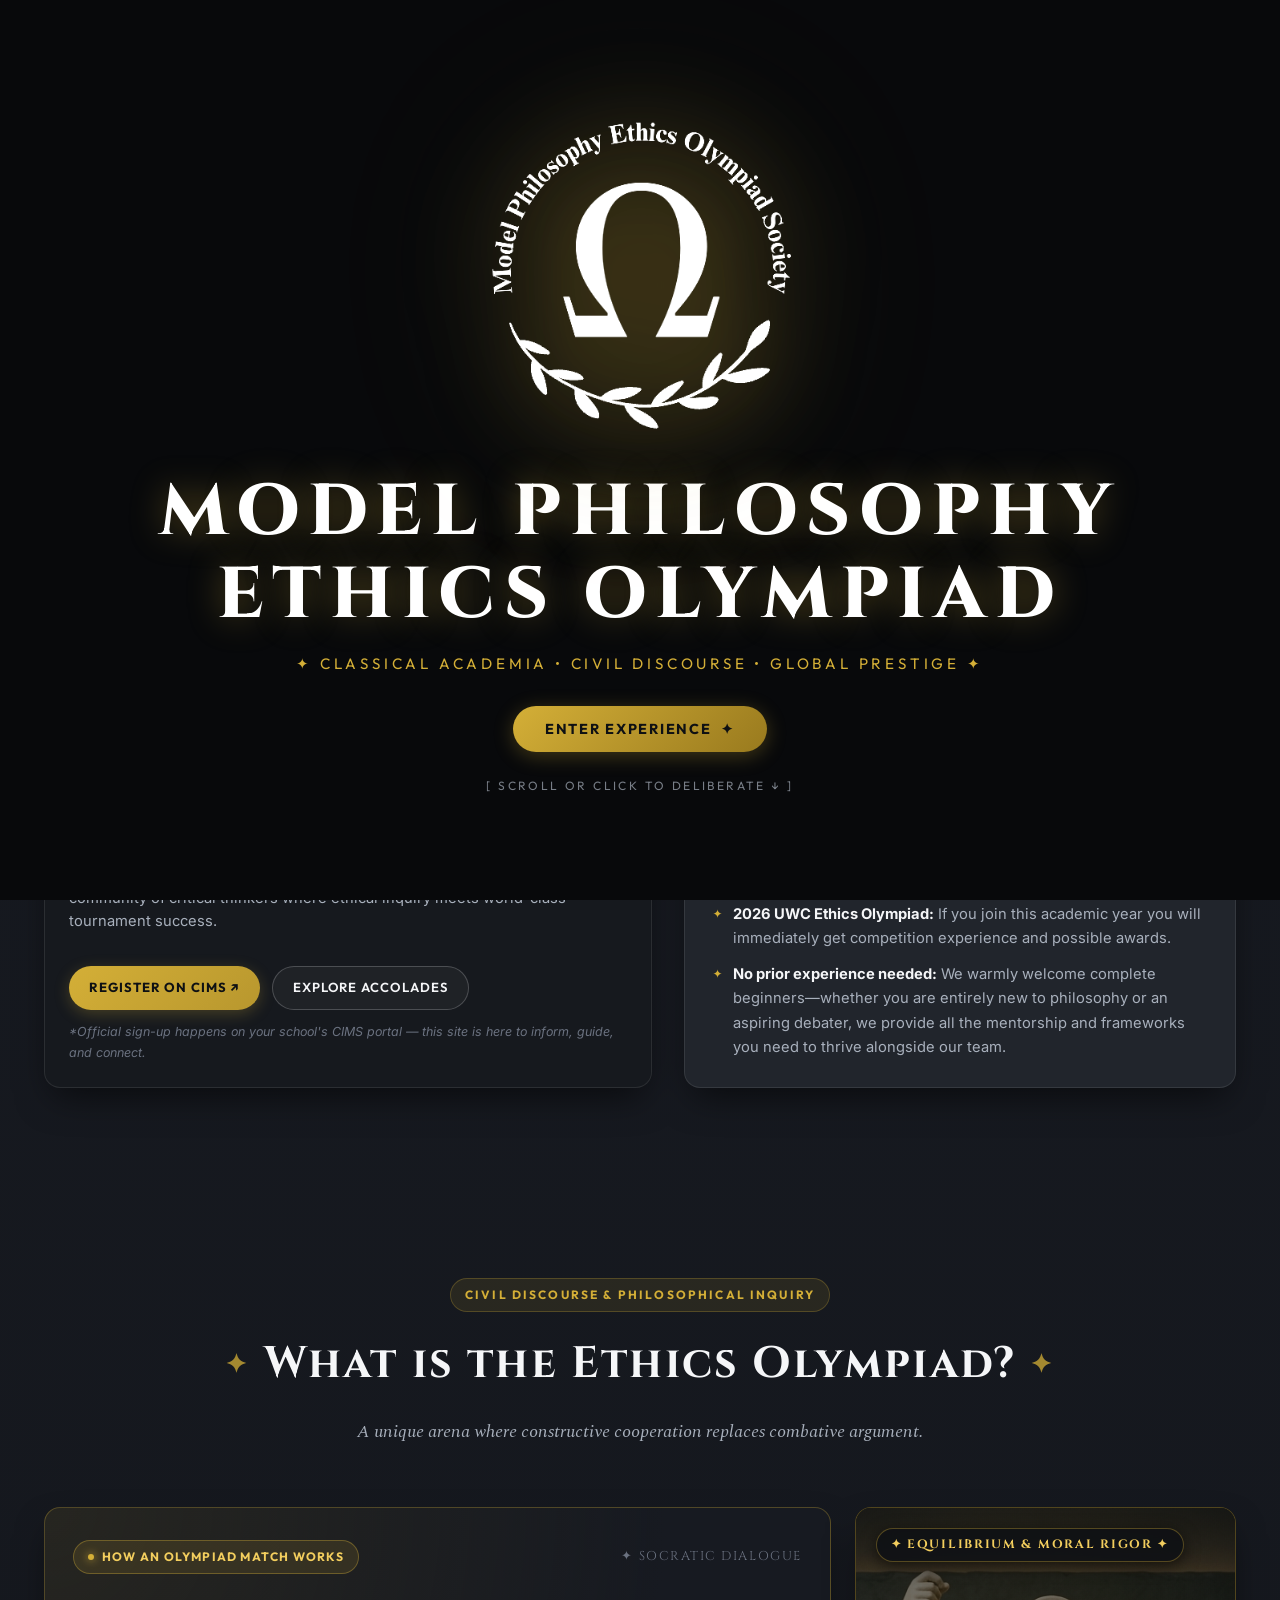
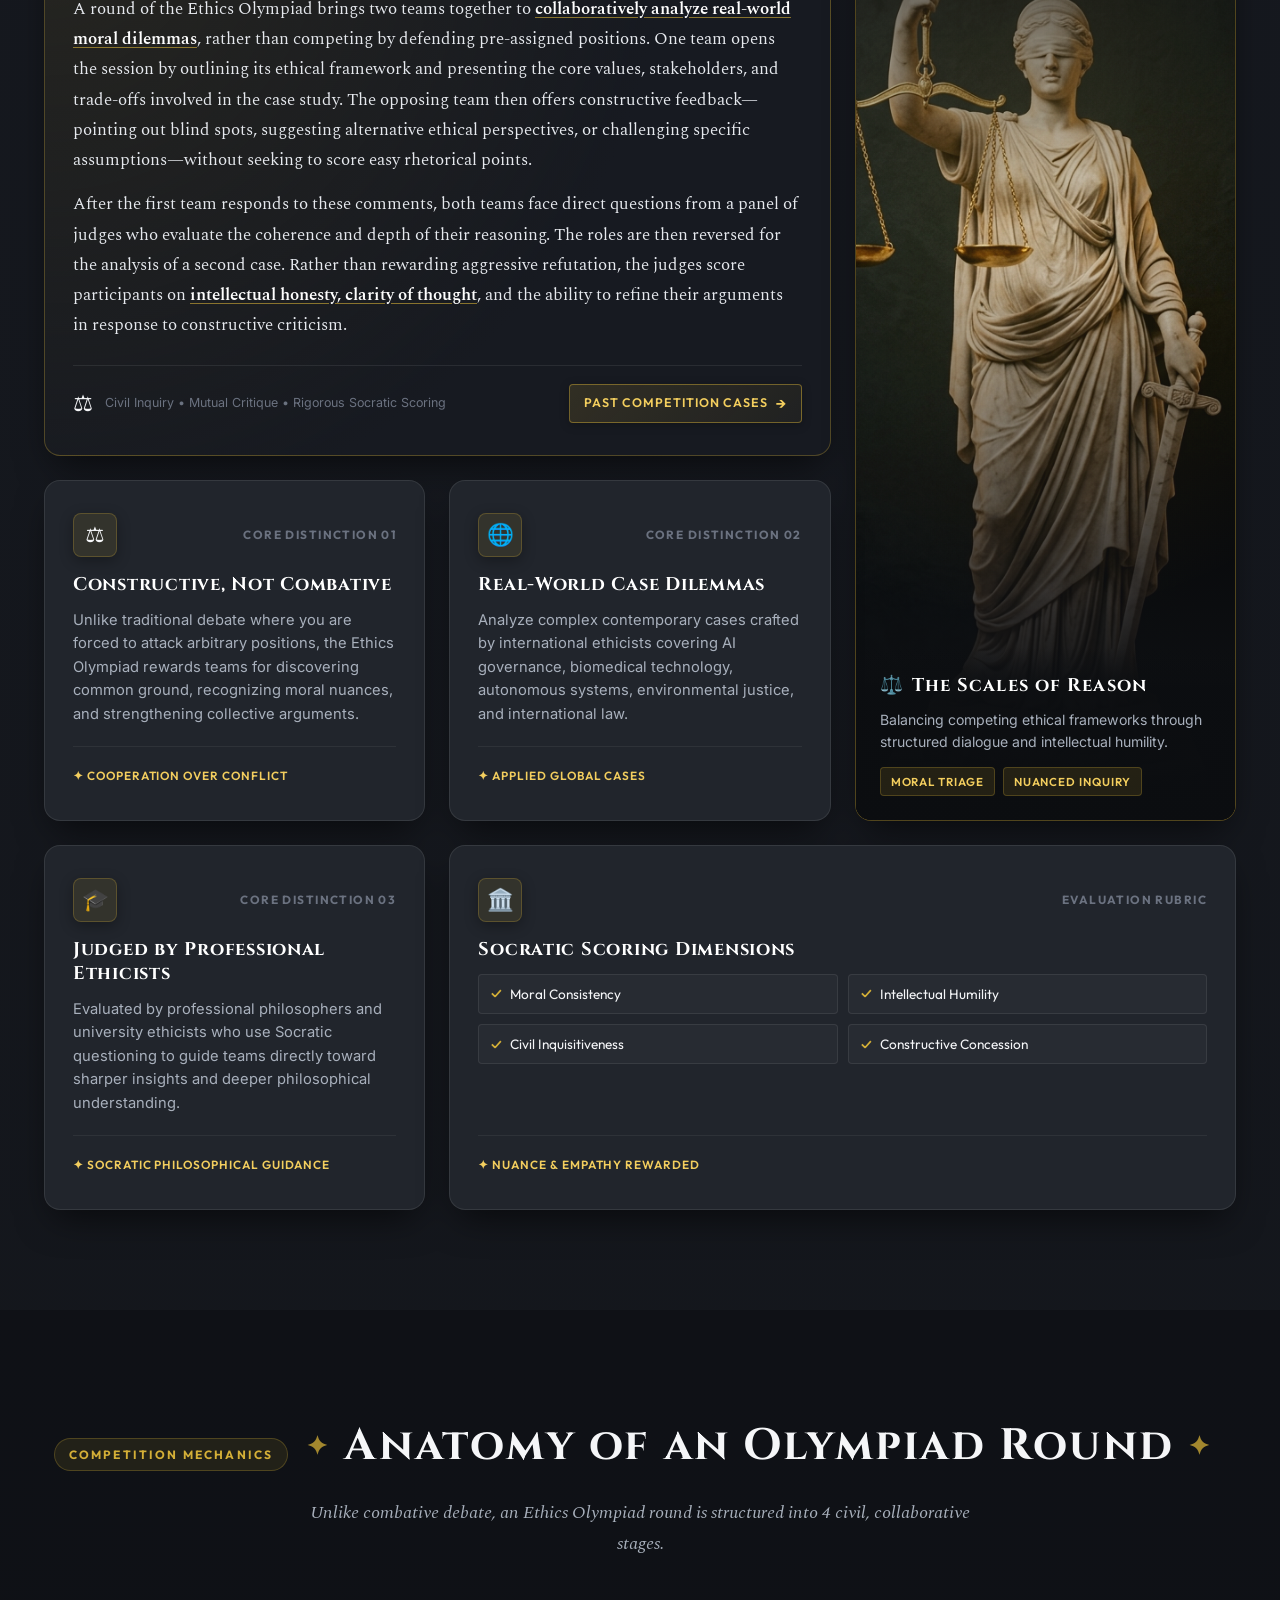
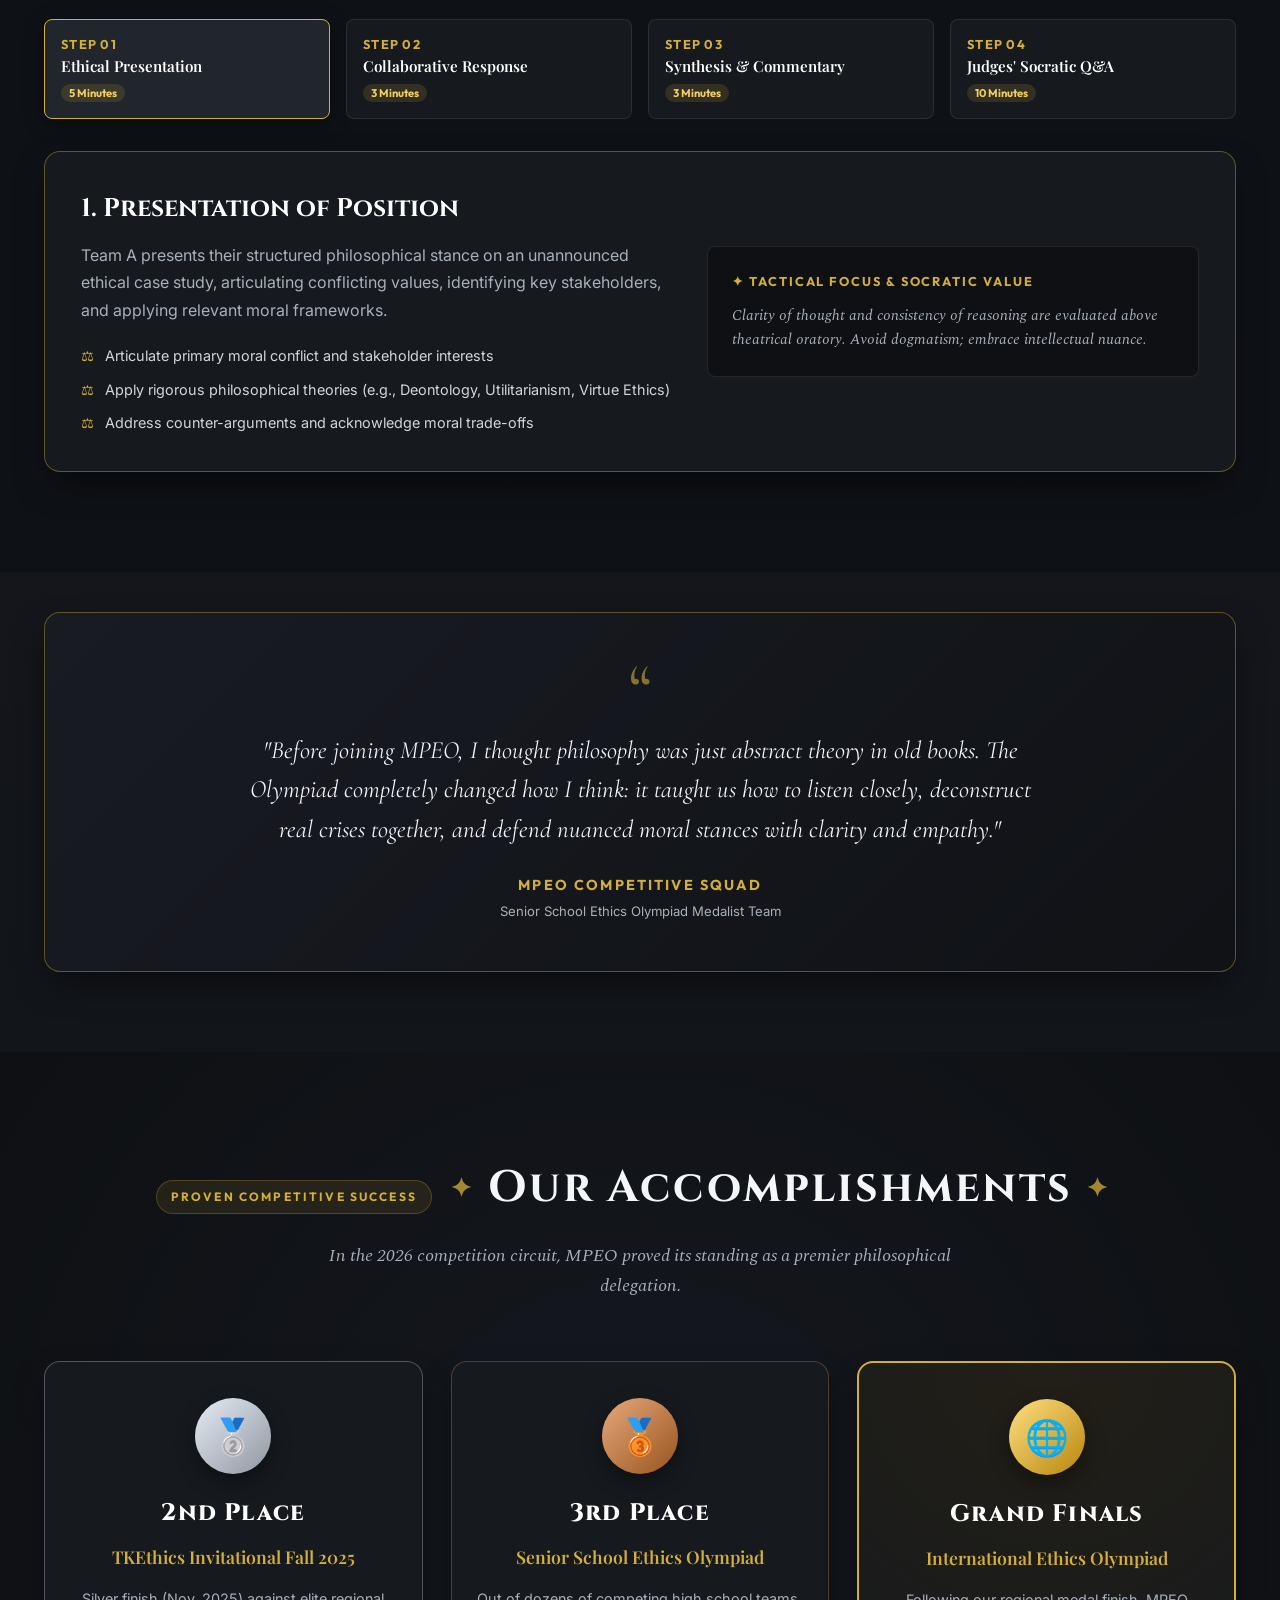
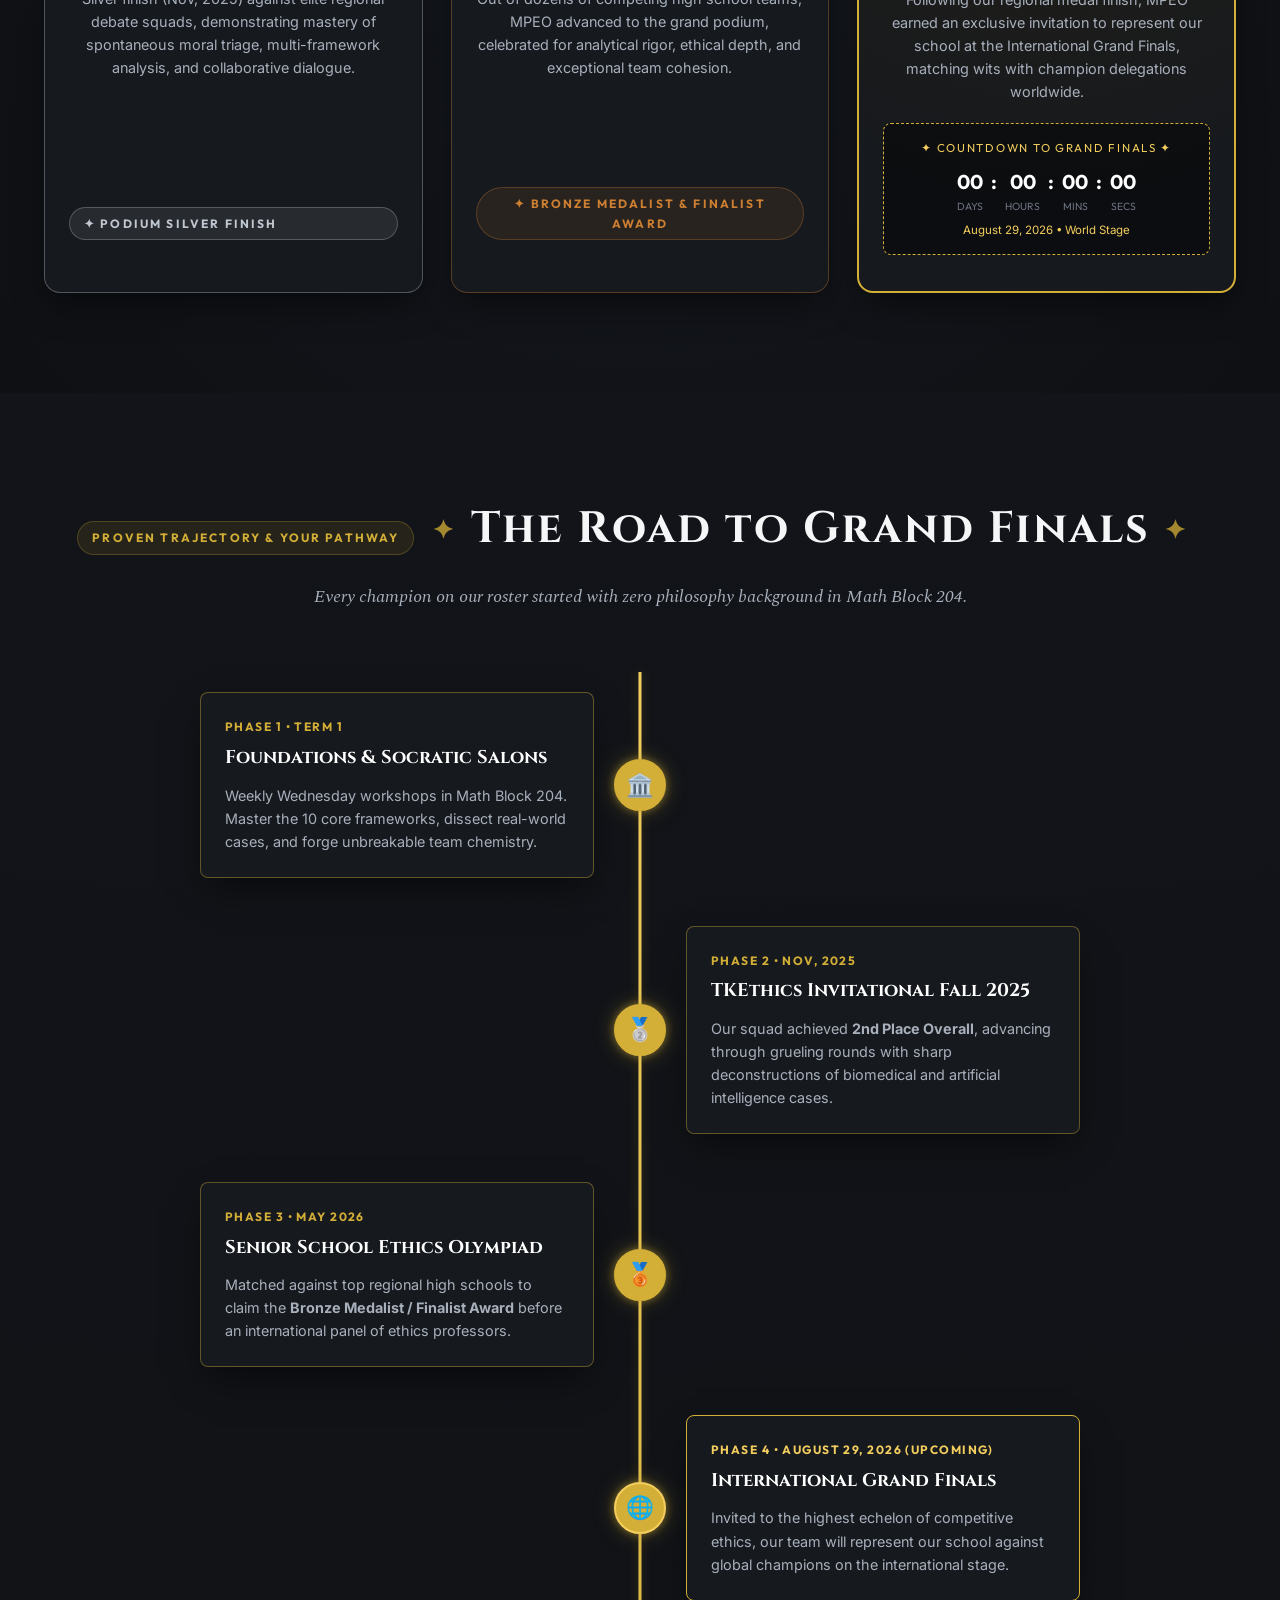
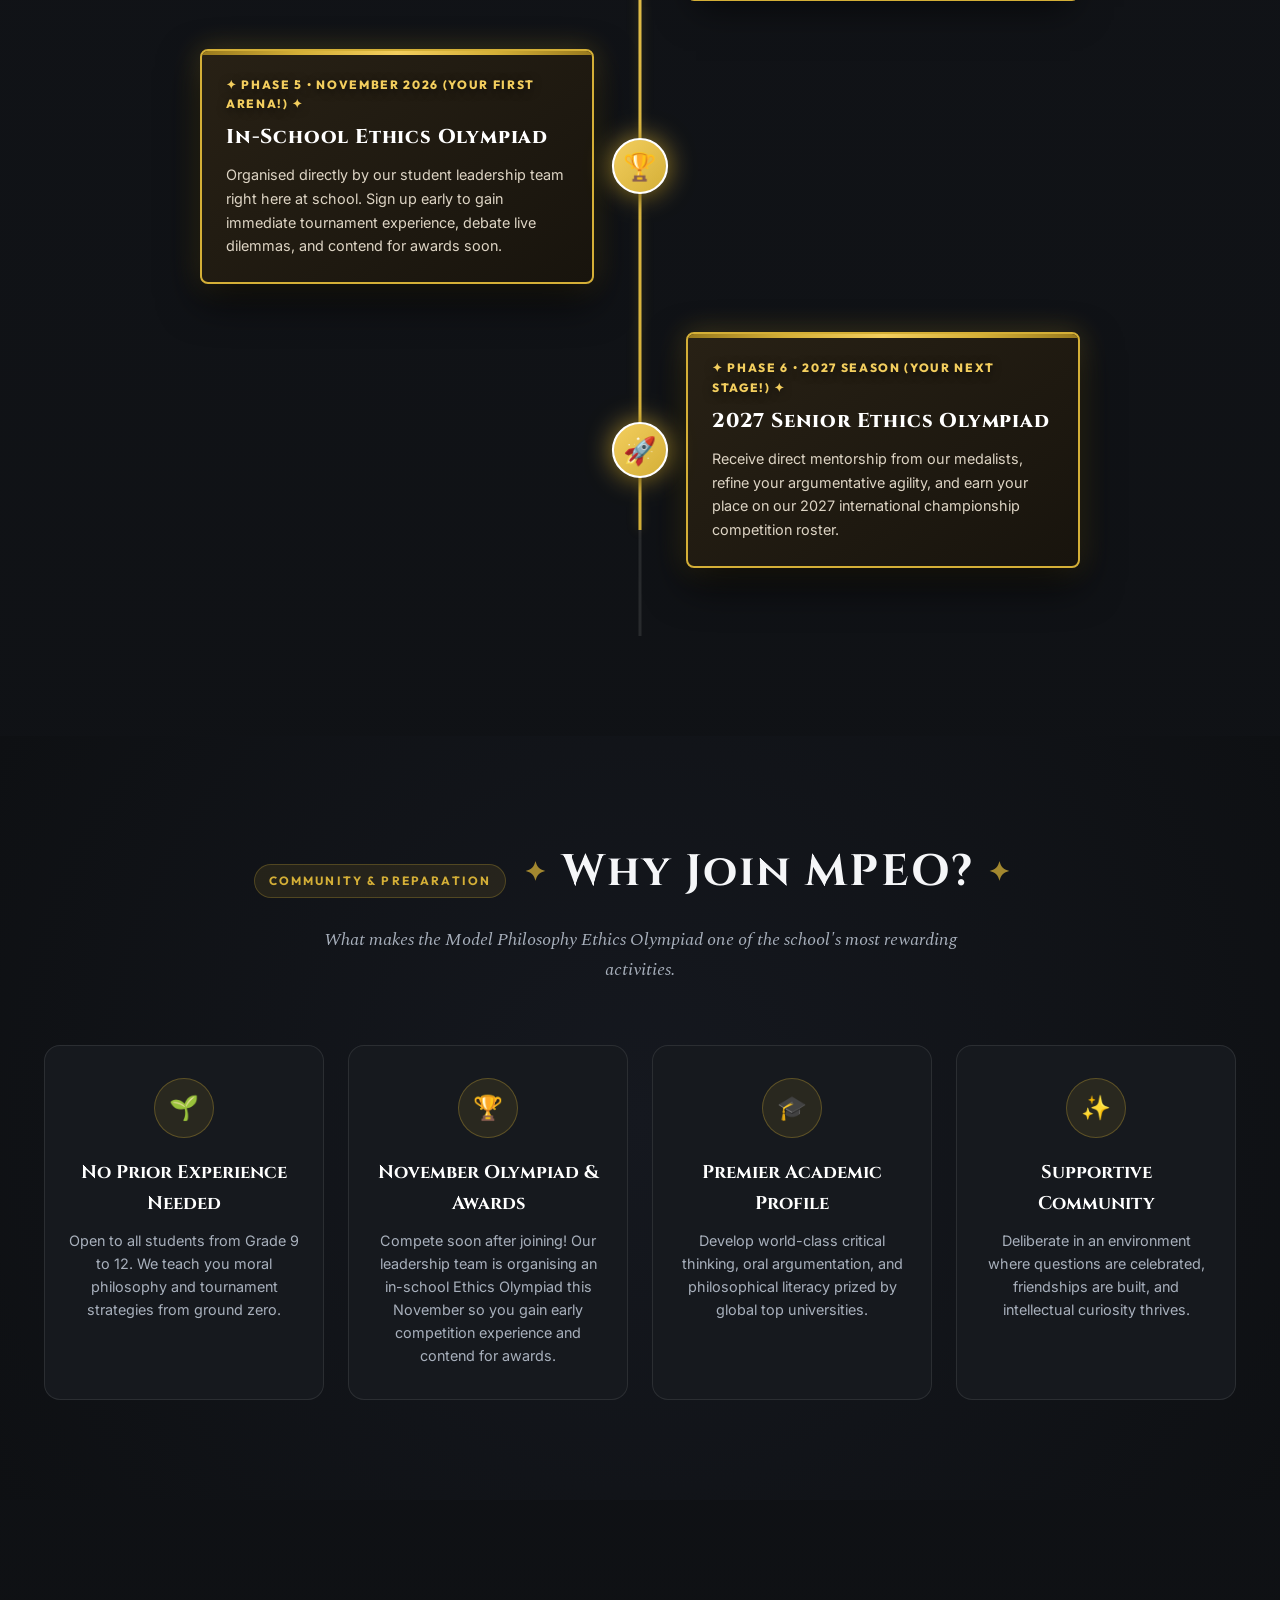
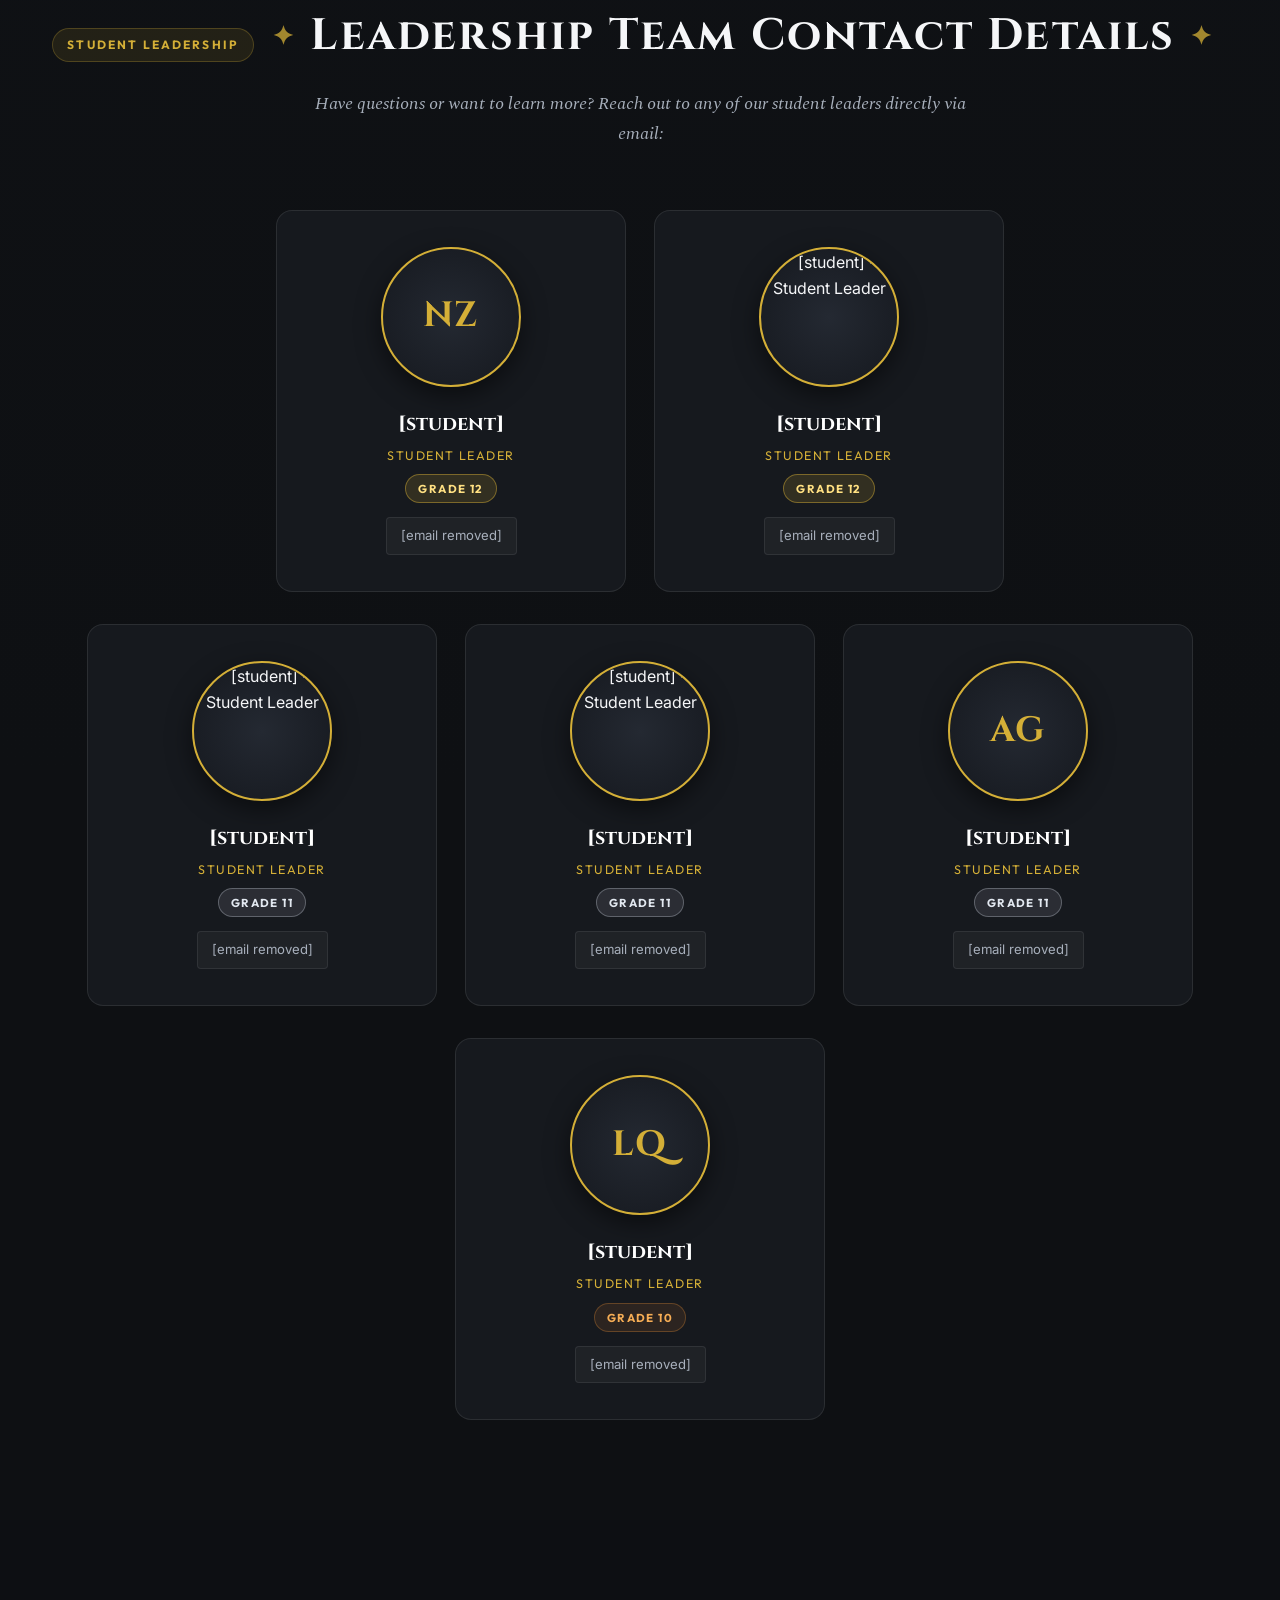
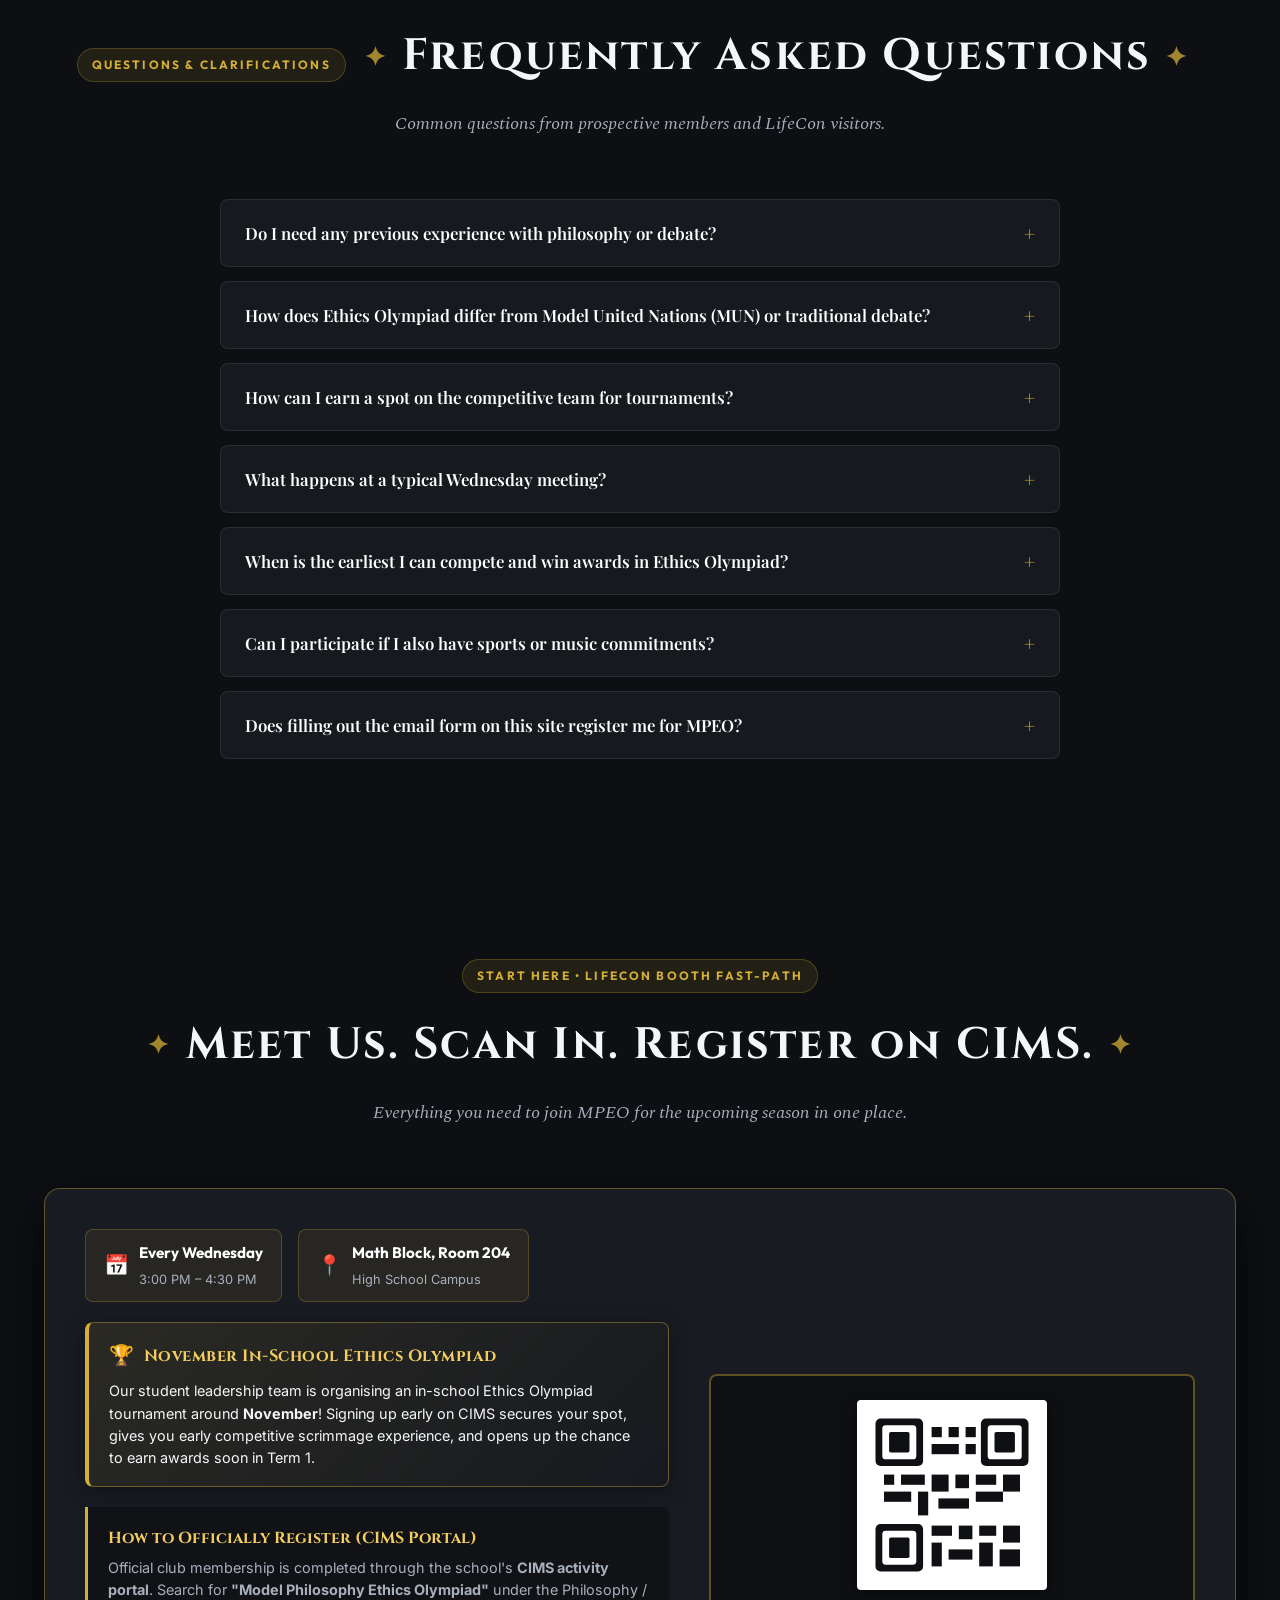
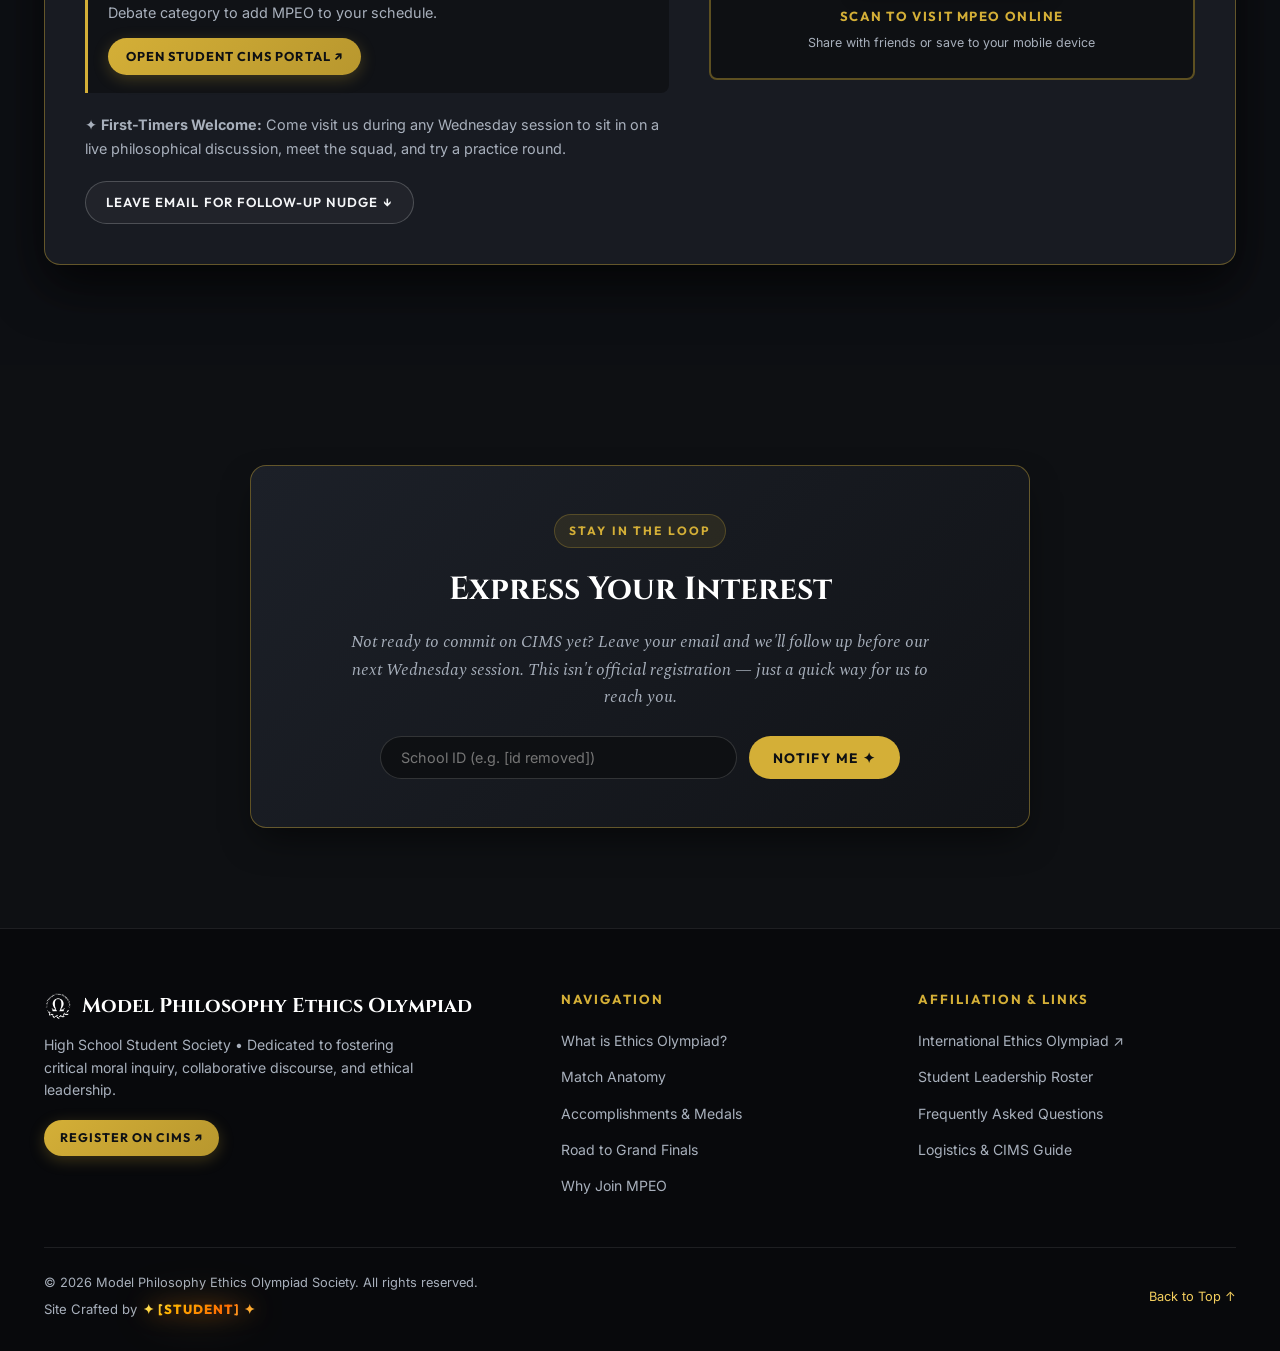
==== index.html @ e2f9bab2 "feat: add [student] photo, organize documentation, and add ethics case sets" ====
<!DOCTYPE html>
<html lang="en">
<head>
  <meta charset="UTF-8">
  <meta name="viewport" content="width=device-width, initial-scale=1.0">
  <title>Model Philosophy Ethics Olympiad (MPEO) | Official Website & Recruitment</title>
  <meta name="description" content="Official website for the Model Philosophy Ethics Olympiad (MPEO). Join us every Wednesday 3:00–4:30 PM in Math Block Room 204. No prior experience needed. Compete at national and international levels.">
  <meta name="keywords" content="Ethics Olympiad, MPEO, Philosophy, High School Debate, Socratic Dialogue, LifeCon, Ethics Competitions">
  <meta name="theme-color" content="#0E1013">

  <!-- Open Graph Meta Tags -->
  <meta property="og:title" content="Model Philosophy Ethics Olympiad (MPEO)">
  <meta property="og:description" content="Deliberate on society's most pressing moral dilemmas. Weekly sessions every Wednesday 3:00–4:30 PM in Math Block 204.">
  <meta property="og:type" content="website">
  <meta property="og:image" content="assets/team-squad.png">

  <!-- Preconnect to Google Fonts -->
  <link rel="preconnect" href="https://fonts.googleapis.com">
  <link rel="preconnect" href="https://fonts.gstatic.com" crossorigin>
  <link href="https://fonts.googleapis.com/css2?family=Cinzel:wght@500;600;700;800;900&family=Cormorant+Garamond:ital,wght@0,400;0,600;1,400;1,600&family=Inter:wght@300;400;500;600;700&family=Playfair+Display:ital,wght@0,600;0,700;1,600&family=Spectral:ital,wght@0,400;0,500;1,400&family=Outfit:wght@500;600;700&display=swap" rel="stylesheet">

  <link rel="stylesheet" href="style.css?v=2">
  <link rel="icon" type="image/png" href="assets/omega-crest.png?v=3">

  <!-- Synchronous Adaptive Tier Detection -->
  <script>
    (function() {
      const isLite = (
        window.matchMedia('(max-width: 768px)').matches ||
        window.matchMedia('(pointer: coarse)').matches ||
        window.matchMedia('(prefers-reduced-motion: reduce)').matches ||
        (navigator.deviceMemory && navigator.deviceMemory <= 4) ||
        (navigator.connection && ['slow-2g', '2g', '3g'].includes(navigator.connection.effectiveType))
      );
      if (isLite) {
        document.documentElement.classList.add('lite-mode-detected');
      }
    })();
  </script>
</head>
<body>

  <!-- Decorative Greek Watermark Background -->
  <div class="bg-greek-columns" aria-hidden="true"></div>

  <!-- LAYER 0: CINEMATIC SPLASH SCREEN -->
  <aside id="splash-screen" role="region" aria-label="Introductory splash screen">
    <img src="assets/omega-crest.png?v=3" alt="MPEO Omega Emblem" class="splash-crest">
    <div class="splash-title-container">
      <h1 class="splash-title">Model Philosophy<br>Ethics Olympiad</h1>
      <p class="splash-subtitle">✦ Classical Academia • Civil Discourse • Global Prestige ✦</p>
    </div>
    <button type="button" class="splash-cta-btn" id="splash-enter-btn" aria-label="Enter MPEO Experience">
      <span>Enter Experience</span>
      <span>✦</span>
    </button>
    <div class="splash-scroll-prompt">
      <span>[ SCROLL OR CLICK TO DELIBERATE ↓ ]</span>
    </div>
  </aside>

  <!-- SECTION 1: STICKY NAVBAR -->
  <header>
    <nav class="navbar" id="navbar" aria-label="Main Navigation">
      <div class="container navbar-inner">
        <a href="#hero" class="nav-brand">
          <img src="assets/omega-crest.png?v=3" alt="MPEO Crest">
          <span>MPEO <span class="nav-brand-tag">✦</span></span>
        </a>

        <ul class="nav-menu" id="nav-menu">
          <li><a href="#about" class="nav-link">About</a></li>
          <li><a href="#format" class="nav-link">Match Format</a></li>
          <li><a href="cases.html" class="nav-link">Cases</a></li>
          <li><a href="#accomplishments" class="nav-link">Accomplishments</a></li>
          <li><a href="#journey" class="nav-link">Journey</a></li>
          <li><a href="#why-join" class="nav-link">Why Join</a></li>
          <li><a href="#leadership" class="nav-link">Leadership</a></li>
          <li><a href="#faq" class="nav-link">FAQ</a></li>
          <li><a href="#logistics" class="nav-link">Logistics & QR</a></li>
        </ul>

        <div style="display: flex; align-items: center; gap: 12px;">
          <a href="https://webapps.uwcsea.edu.sg/cims/Activities/Student" target="_blank" rel="noopener noreferrer" class="btn-cta-gold">Register on CIMS ↗</a>
          <button class="mobile-menu-toggle" id="mobile-toggle" aria-label="Toggle navigation menu">☰</button>
        </div>
      </div>
    </nav>
  </header>

  <main>
    <!-- SECTION 2: HERO SECTION -->
    <section class="section hero-section" id="hero">
      <div class="container">
        <div class="hero-banner-top">
          <div class="hero-pill-badge">
            ✦ WEDNESDAY 3:00–4:30 PM • MATH BLOCK ROOM 204 ✦
          </div>
          <h1 class="hero-master-title">
            MODEL PHILOSOPHY <br><span class="gold">ETHICS OLYMPIAD</span>
          </h1>
          <p class="hero-subtitle">
            Deliberate on society's most pressing moral dilemmas. Develop sharp philosophical reasoning, collaborative discourse skills, and compete at national and international levels.
          </p>
        </div>

        <div class="hero-grid">
          <!-- Left Column: Spotlight Team Photo -->
          <div class="hero-spotlight-card">
            <div>
              <div class="hero-image-frame">
                <img src="assets/team-squad.png" alt="MPEO Competitive Squad Season 2026" loading="eager">
                <div class="hero-image-overlay-tag">
                  ✦ MPEO Competitive Squad — 2026 Season
                </div>
              </div>
              <p style="font-size: 0.92rem; color: var(--color-text-secondary); line-height: 1.6;">
                Our competitive delegation photographed on campus. Join a dedicated community of critical thinkers where ethical inquiry meets world-class tournament success.
              </p>
            </div>
            <div>
              <div class="hero-card-actions">
                <a href="https://webapps.uwcsea.edu.sg/cims/Activities/Student" target="_blank" rel="noopener noreferrer" class="btn-cta-gold">Register on CIMS ↗</a>
                <a href="#accomplishments" class="btn-cta-outline">Explore Accolades</a>
              </div>
              <p class="hero-cims-disclaimer">
                *Official sign-up happens on your school's CIMS portal — this site is here to inform, guide, and connect.
              </p>
            </div>
          </div>

          <!-- Right Column: 2026 Competitions & Society Highlights -->
          <div class="hero-spotlight-right">
            <!-- Box 1: 2026 Competitions -->
            <div class="spotlight-box">
              <div class="spotlight-header">
                <h2 class="spotlight-title">2026 Competitions</h2>
                <div class="spotlight-stars">★★★★</div>
              </div>
              <p class="spotlight-text">
                Two high school teams from MPEO competed in the international Senior Ethics Olympiad; one of which achieved a bronze medal finalist award. Our team is now headed to the <strong>International Grand Finals on August 29, 2026</strong>.
              </p>
            </div>

            <!-- Box 2: Society Highlights -->
            <div class="spotlight-box">
              <div class="spotlight-header">
                <h2 class="spotlight-title">Society Highlights</h2>
                <div class="spotlight-stars">✦ ✦ ✦</div>
              </div>
              <ul class="spotlight-list">
                <li class="spotlight-list-item">
                  <strong>Awards Prospects:</strong> MPEO consistently trains delegates for podium finishes, regional finalist honours, and international berths. Step onto our tournament roster to contend for prestigious medals and add distinguished accolades to your academic profile.
                </li>
                <li class="spotlight-list-item">
                  <strong>2026 UWC Ethics Olympiad:</strong> If you join this academic year you will immediately get competition experience and possible awards.
                </li>
                <li class="spotlight-list-item">
                  <strong>No prior experience needed:</strong> We warmly welcome complete beginners—whether you are entirely new to philosophy or an aspiring debater, we provide all the mentorship and frameworks you need to thrive alongside our team.
                </li>
              </ul>
            </div>
          </div>
        </div>
      </div>
    </section>

    <!-- SECTION 3: WHAT IS THE ETHICS OLYMPIAD? -->
    <section class="section" id="about">
      <div class="container">
        <div class="section-header">
          <div class="section-tag">CIVIL DISCOURSE & PHILOSOPHICAL INQUIRY</div>
          <h2 class="section-title">What is the Ethics Olympiad?</h2>
          <p class="section-subtitle">A unique arena where constructive cooperation replaces combative argument.</p>
        </div>

        <div class="about-bento-grid">
          <!-- BENTO CELL 1: Round Structure & Method (Spans 2 columns) -->
          <div class="about-bento-card bento-quote-card">
            <div class="bento-card-header">
              <div class="bento-badge-pill">
                <span class="badge-dot"></span>
                <span>How an Olympiad Match Works</span>
              </div>
              <span class="bento-header-tag">✦ Socratic Dialogue</span>
            </div>
            
            <div class="bento-quote-content">
              <p>
                A round of the Ethics Olympiad brings two teams together to <strong class="gold-highlight">collaboratively analyze real-world moral dilemmas</strong>, rather than competing by defending pre-assigned positions. One team opens the session by outlining its ethical framework and presenting the core values, stakeholders, and trade-offs involved in the case study. The opposing team then offers constructive feedback—pointing out blind spots, suggesting alternative ethical perspectives, or challenging specific assumptions—without seeking to score easy rhetorical points.
              </p>
              <p>
                After the first team responds to these comments, both teams face direct questions from a panel of judges who evaluate the coherence and depth of their reasoning. The roles are then reversed for the analysis of a second case. Rather than rewarding aggressive refutation, the judges score participants on <strong class="gold-highlight">intellectual honesty, clarity of thought</strong>, and the ability to refine their arguments in response to constructive criticism.
              </p>
            </div>

            <div class="bento-quote-footer">
              <div class="bento-quote-author">
                <span class="author-icon">⚖️</span>
                <span class="author-meta">Civil Inquiry • Mutual Critique • Rigorous Socratic Scoring</span>
              </div>
              <a href="cases.html" class="bento-quote-cases-btn" aria-label="Explore Past Competition Cases">
                <span>Past Competition Cases</span>
                <span class="btn-arrow">→</span>
              </a>
            </div>
          </div>

          <!-- BENTO CELL 2: Upsized Lady Justice Hero Visual (Spans full height of Rows 1 & 2) -->
          <div class="about-bento-card bento-visual-card">
            <div class="lady-justice-image-wrap">
              <img src="assets/lady-justice.jpg" alt="Classical Lady Justice Statue holding Golden Scales" loading="lazy">
              <div class="lady-justice-glow" aria-hidden="true"></div>
            </div>
            <div class="bento-visual-tag-top">
              <span>✦ Equilibrium & Moral Rigor ✦</span>
            </div>
            <div class="bento-visual-overlay">
              <div class="bento-visual-title">
                <span>⚖️</span>
                <span>The Scales of Reason</span>
              </div>
              <p class="bento-visual-desc">
                Balancing competing ethical frameworks through structured dialogue and intellectual humility.
              </p>
              <div class="bento-visual-meta">
                <span class="bento-mini-pill">Moral Triage</span>
                <span class="bento-mini-pill">Nuanced Inquiry</span>
              </div>
            </div>
          </div>

          <!-- BENTO CELL 3: Pillar 1 - Constructive, Not Combative -->
          <div class="about-bento-card bento-pillar-card">
            <div class="pillar-top-row">
              <div class="pillar-icon-box">⚖️</div>
              <span class="pillar-kicker">Core Distinction 01</span>
            </div>
            <h3 class="pillar-title">Constructive, Not Combative</h3>
            <p class="pillar-desc">
              Unlike traditional debate where you are forced to attack arbitrary positions, the Ethics Olympiad rewards teams for discovering common ground, recognizing moral nuances, and strengthening collective arguments.
            </p>
            <div class="pillar-badge-footer">
              <span class="pillar-tag-pill">✦ Cooperation over Conflict</span>
            </div>
          </div>

          <!-- BENTO CELL 4: Pillar 2 - Real-World Case Dilemmas -->
          <div class="about-bento-card bento-pillar-card">
            <div class="pillar-top-row">
              <div class="pillar-icon-box">🌐</div>
              <span class="pillar-kicker">Core Distinction 02</span>
            </div>
            <h3 class="pillar-title">Real-World Case Dilemmas</h3>
            <p class="pillar-desc">
              Analyze complex contemporary cases crafted by international ethicists covering AI governance, biomedical technology, autonomous systems, environmental justice, and international law.
            </p>
            <div class="pillar-badge-footer">
              <span class="pillar-tag-pill">✦ Applied Global Cases</span>
            </div>
          </div>

          <!-- BENTO CELL 5: Pillar 3 - Judged by Professional Ethicists -->
          <div class="about-bento-card bento-pillar-card">
            <div class="pillar-top-row">
              <div class="pillar-icon-box">🎓</div>
              <span class="pillar-kicker">Core Distinction 03</span>
            </div>
            <h3 class="pillar-title">Judged by Professional Ethicists</h3>
            <p class="pillar-desc">
              Evaluated by professional philosophers and university ethicists who use Socratic questioning to guide teams directly toward sharper insights and deeper philosophical understanding.
            </p>
            <div class="pillar-badge-footer">
              <span class="pillar-tag-pill">✦ Socratic Philosophical Guidance</span>
            </div>
          </div>

          <!-- BENTO CELL 6: Pillar 4 - Socratic Evaluation Matrix (Spans 2 columns) -->
          <div class="about-bento-card bento-pillar-card bento-matrix-card">
            <div class="pillar-top-row">
              <div class="pillar-icon-box">🏛️</div>
              <span class="pillar-kicker">Evaluation Rubric</span>
            </div>
            <h3 class="pillar-title">Socratic Scoring Dimensions</h3>
            <div class="rubric-chips-grid">
              <div class="rubric-chip">
                <span class="rubric-icon">✓</span>
                <span>Moral Consistency</span>
              </div>
              <div class="rubric-chip">
                <span class="rubric-icon">✓</span>
                <span>Intellectual Humility</span>
              </div>
              <div class="rubric-chip">
                <span class="rubric-icon">✓</span>
                <span>Civil Inquisitiveness</span>
              </div>
              <div class="rubric-chip">
                <span class="rubric-icon">✓</span>
                <span>Constructive Concession</span>
              </div>
            </div>
            <div class="pillar-badge-footer">
              <span class="pillar-tag-pill">✦ Nuance & Empathy Rewarded</span>
            </div>
          </div>
        </div>
      </div>
    </section>

    <!-- SECTION 4: ANATOMY OF A MATCH (4-STEP ROUND STEPPER) -->
    <section class="section" id="format" style="background: rgba(14, 16, 20, 0.75);">
      <div class="container">
        <div class="section-header">
          <div class="section-tag">COMPETITION MECHANICS</div>
          <h2 class="section-title">Anatomy of an Olympiad Round</h2>
          <p class="section-subtitle">Unlike combative debate, an Ethics Olympiad round is structured into 4 civil, collaborative stages.</p>
        </div>

        <div class="stepper-nav" id="match-stepper-tabs" role="tablist">
          <button class="stepper-tab active" data-step="1" role="tab" aria-selected="true">
            <div class="step-num">STEP 01</div>
            <div class="step-name">Ethical Presentation</div>
            <div class="step-time-pill">5 Minutes</div>
          </button>

          <button class="stepper-tab" data-step="2" role="tab" aria-selected="false">
            <div class="step-num">STEP 02</div>
            <div class="step-name">Collaborative Response</div>
            <div class="step-time-pill">3 Minutes</div>
          </button>

          <button class="stepper-tab" data-step="3" role="tab" aria-selected="false">
            <div class="step-num">STEP 03</div>
            <div class="step-name">Synthesis & Commentary</div>
            <div class="step-time-pill">3 Minutes</div>
          </button>

          <button class="stepper-tab" data-step="4" role="tab" aria-selected="false">
            <div class="step-num">STEP 04</div>
            <div class="step-name">Judges' Socratic Q&A</div>
            <div class="step-time-pill">10 Minutes</div>
          </button>
        </div>

        <div class="stepper-display-card" id="stepper-content">
          <!-- Dynamic Step Content Rendered by JS -->
          <div id="step-main-info">
            <h3 class="step-detail-title" id="step-title">1. Presentation of Position</h3>
            <p class="step-detail-desc" id="step-desc">
              Team A presents their structured philosophical stance on an unannounced ethical case study, articulating conflicting values, identifying key stakeholders, and applying relevant moral frameworks.
            </p>
            <ul class="step-key-principles" id="step-principles">
              <li>Articulate primary moral conflict and stakeholder interests</li>
              <li>Apply rigorous philosophical theories (e.g., Deontology, Utilitarianism, Virtue Ethics)</li>
              <li>Address counter-arguments and acknowledge moral trade-offs</li>
            </ul>
          </div>

          <div class="step-tactics-box" id="step-tactics">
            <div class="step-tactics-header">✦ Tactical Focus & Socratic Value</div>
            <p class="step-tactics-text" id="step-tactics-text">
              Clarity of thought and consistency of reasoning are evaluated above theatrical oratory. Avoid dogmatism; embrace intellectual nuance.
            </p>
          </div>
        </div>
      </div>
    </section>

    <!-- SECTION 5: STUDENT VOICE (TESTIMONIAL SPOTLIGHT) -->
    <section class="section testimonial-section" id="testimonial">
      <div class="container">
        <div class="testimonial-card">
          <div class="testimonial-quote-mark">“</div>
          <p class="testimonial-quote-text">
            "Before joining MPEO, I thought philosophy was just abstract theory in old books. The Olympiad completely changed how I think: it taught us how to listen closely, deconstruct real crises together, and defend nuanced moral stances with clarity and empathy."
          </p>
          <div class="testimonial-author">MPEO Competitive Squad</div>
          <div class="testimonial-role">Senior School Ethics Olympiad Medalist Team</div>
        </div>
      </div>
    </section>

    <!-- SECTION 6: OUR ACCOMPLISHMENTS (HALL OF PRESTIGE) -->
    <section class="section" id="accomplishments" style="background: radial-gradient(circle at 50% 50%, #15181F 0%, #0E1013 100%);">
      <div class="container">
        <div class="section-header">
          <div class="section-tag">PROVEN COMPETITIVE SUCCESS</div>
          <h2 class="section-title">Our Accomplishments</h2>
          <p class="section-subtitle">In the 2026 competition circuit, MPEO proved its standing as a premier philosophical delegation.</p>
        </div>

        <div class="accomplishments-grid">
          <!-- Card 1: 2nd Place TKEthics Invitational Fall 2025 -->
          <div class="award-card silver">
            <div>
              <div class="award-medal-badge silver">🥈</div>
              <h3 class="award-rank">2nd Place</h3>
              <div class="award-tournament">TKEthics Invitational Fall 2025</div>
              <p class="award-desc">
                Silver finish (Nov, 2025) against elite regional debate squads, demonstrating mastery of spontaneous moral triage, multi-framework analysis, and collaborative dialogue.
              </p>
            </div>
            <div class="section-tag" style="background: rgba(192, 199, 208, 0.1); border-color: rgba(192, 199, 208, 0.3); color: var(--color-silver);">
              ✦ Podium Silver Finish
            </div>
          </div>

          <!-- Card 2: 3rd Place Senior Ethics Olympiad -->
          <div class="award-card bronze">
            <div>
              <div class="award-medal-badge bronze">🥉</div>
              <h3 class="award-rank">3rd Place</h3>
              <div class="award-tournament">Senior School Ethics Olympiad</div>
              <p class="award-desc">
                Out of dozens of competing high school teams, MPEO advanced to the grand podium, celebrated for analytical rigor, ethical depth, and exceptional team cohesion.
              </p>
            </div>
            <div class="section-tag" style="background: rgba(205, 127, 50, 0.1); border-color: rgba(205, 127, 50, 0.3); color: var(--color-bronze);">
              ✦ Bronze Medalist & Finalist Award
            </div>
          </div>

          <!-- Card 3: International Grand Finals Invitation (Upcoming) -->
          <div class="award-card gold-finals">
            <div>
              <div class="award-medal-badge gold">🌐</div>
              <h3 class="award-rank">Grand Finals</h3>
              <div class="award-tournament">International Ethics Olympiad</div>
              <p class="award-desc">
                Following our regional medal finish, MPEO earned an exclusive invitation to represent our school at the International Grand Finals, matching wits with champion delegations worldwide.
              </p>
            </div>
            <div class="countdown-box">
              <div class="countdown-label">✦ Countdown to Grand Finals ✦</div>
              <div class="countdown-digits" id="grand-finals-countdown">
                <div><span id="cd-days">--</span><span class="countdown-unit">Days</span></div>
                <div>:</div>
                <div><span id="cd-hours">--</span><span class="countdown-unit">Hours</span></div>
                <div>:</div>
                <div><span id="cd-mins">--</span><span class="countdown-unit">Mins</span></div>
                <div>:</div>
                <div><span id="cd-secs">--</span><span class="countdown-unit">Secs</span></div>
              </div>
              <div style="font-size: 0.72rem; color: var(--color-gold-hover); margin-top: 6px;">
                August 29, 2026 • World Stage
              </div>
            </div>
          </div>
        </div>
      </div>
    </section>

    <!-- SECTION 7: ROAD TO GRAND FINALS (VISUAL TIMELINE) -->
    <section class="section" id="journey">
      <div class="container">
        <div class="section-header">
          <div class="section-tag">PROVEN TRAJECTORY & YOUR PATHWAY</div>
          <h2 class="section-title">The Road to Grand Finals</h2>
          <p class="section-subtitle">Every champion on our roster started with zero philosophy background in Math Block 204.</p>
        </div>

        <div class="timeline-wrapper" id="timeline-container">
          <div class="timeline-spine">
            <div class="timeline-spine-progress" id="timeline-progress-bar"></div>
          </div>

          <!-- Node 1: Foundations -->
          <div class="timeline-item active">
            <div class="timeline-node">🏛️</div>
            <div class="timeline-content-card">
              <div class="timeline-phase-tag">Phase 1 • Term 1</div>
              <h3 class="timeline-phase-title">Foundations & Socratic Salons</h3>
              <p class="timeline-phase-desc">
                Weekly Wednesday workshops in Math Block 204. Master the 10 core frameworks, dissect real-world cases, and forge unbreakable team chemistry.
              </p>
            </div>
          </div>

          <!-- Node 2: TKEthics Invitational Fall 2025 -->
          <div class="timeline-item active">
            <div class="timeline-node">🥈</div>
            <div class="timeline-content-card">
              <div class="timeline-phase-tag">Phase 2 • Nov, 2025</div>
              <h3 class="timeline-phase-title">TKEthics Invitational Fall 2025</h3>
              <p class="timeline-phase-desc">
                Our squad achieved <strong>2nd Place Overall</strong>, advancing through grueling rounds with sharp deconstructions of biomedical and artificial intelligence cases.
              </p>
            </div>
          </div>

          <!-- Node 3: Senior School Ethics Olympiad -->
          <div class="timeline-item active">
            <div class="timeline-node">🥉</div>
            <div class="timeline-content-card">
              <div class="timeline-phase-tag">Phase 3 • May 2026</div>
              <h3 class="timeline-phase-title">Senior School Ethics Olympiad</h3>
              <p class="timeline-phase-desc">
                Matched against top regional high schools to claim the <strong>Bronze Medalist / Finalist Award</strong> before an international panel of ethics professors.
              </p>
            </div>
          </div>

          <!-- Node 4: International Grand Finals -->
          <div class="timeline-item active">
            <div class="timeline-node" style="border-color: var(--color-gold-hover);">🌐</div>
            <div class="timeline-content-card" style="border-color: var(--color-gold-primary);">
              <div class="timeline-phase-tag" style="color: var(--color-gold-hover);">Phase 4 • August 29, 2026 (Upcoming)</div>
              <h3 class="timeline-phase-title">International Grand Finals</h3>
              <p class="timeline-phase-desc">
                Invited to the highest echelon of competitive ethics, our team will represent our school against global champions on the international stage.
              </p>
            </div>
          </div>

          <!-- Node 5: In-School Olympiad (New Member Milestone) -->
          <div class="timeline-item timeline-item-parchment">
            <div class="timeline-node node-parchment">🏆</div>
            <div class="timeline-content-card card-parchment">
              <div class="timeline-phase-tag tag-parchment">✦ Phase 5 • November 2026 (Your First Arena!) ✦</div>
              <h3 class="timeline-phase-title title-parchment">In-School Ethics Olympiad</h3>
              <p class="timeline-phase-desc desc-parchment">
                Organised directly by our student leadership team right here at school. Sign up early to gain immediate tournament experience, debate live dilemmas, and contend for awards soon.
              </p>
            </div>
          </div>

          <!-- Node 6: 2027 Season -->
          <div class="timeline-item timeline-item-parchment">
            <div class="timeline-node node-parchment">🚀</div>
            <div class="timeline-content-card card-parchment">
              <div class="timeline-phase-tag tag-parchment">✦ Phase 6 • 2027 Season (Your Next Stage!) ✦</div>
              <h3 class="timeline-phase-title title-parchment">2027 Senior Ethics Olympiad</h3>
              <p class="timeline-phase-desc desc-parchment">
                Receive direct mentorship from our medalists, refine your argumentative agility, and earn your place on our 2027 international championship competition roster.
              </p>
            </div>
          </div>
        </div>
      </div>
    </section>

    <!-- SECTION 8: WHY JOIN MPEO -->
    <section class="section" id="why-join" style="background: radial-gradient(circle at 50% 50%, #15181F 0%, #0E1013 100%);">
      <div class="container">
        <div class="section-header">
          <div class="section-tag">COMMUNITY & PREPARATION</div>
          <h2 class="section-title">Why Join MPEO?</h2>
          <p class="section-subtitle">What makes the Model Philosophy Ethics Olympiad one of the school's most rewarding activities.</p>
        </div>

        <div class="highlights-grid">
          <div class="highlight-feature-card">
            <div class="highlight-icon-circle">🌱</div>
            <h3 class="highlight-title">No Prior Experience Needed</h3>
            <p class="highlight-desc">
              Open to all students from Grade 9 to 12. We teach you moral philosophy and tournament strategies from ground zero.
            </p>
          </div>

          <div class="highlight-feature-card">
            <div class="highlight-icon-circle">🏆</div>
            <h3 class="highlight-title">November Olympiad & Awards</h3>
            <p class="highlight-desc">
              Compete soon after joining! Our leadership team is organising an in-school Ethics Olympiad this November so you gain early competition experience and contend for awards.
            </p>
          </div>

          <div class="highlight-feature-card">
            <div class="highlight-icon-circle">🎓</div>
            <h3 class="highlight-title">Premier Academic Profile</h3>
            <p class="highlight-desc">
              Develop world-class critical thinking, oral argumentation, and philosophical literacy prized by global top universities.
            </p>
          </div>

          <div class="highlight-feature-card">
            <div class="highlight-icon-circle">✨</div>
            <h3 class="highlight-title">Supportive Community</h3>
            <p class="highlight-desc">
              Deliberate in an environment where questions are celebrated, friendships are built, and intellectual curiosity thrives.
            </p>
          </div>
        </div>
      </div>
    </section>

    <!-- SECTION 9: LEADERSHIP TEAM GRID -->
    <section class="section" id="leadership">
      <div class="container">
        <div class="section-header">
          <div class="section-tag">STUDENT LEADERSHIP</div>
          <h2 class="section-title">Leadership Team Contact Details</h2>
          <p class="section-subtitle">Have questions or want to learn more? Reach out to any of our student leaders directly via email:</p>
        </div>

        <div class="leadership-tiered-layout">
          <!-- Top Tier: Grade 12 ([student] & [student]) -->
          <div class="leadership-row leadership-row-2">
            <!-- Leader 1: [student] -->
            <div class="leader-card">
              <div class="leader-avatar-frame">
                <div class="leader-avatar-ph">NZ</div>
              </div>
              <h3 class="leader-name">[student]</h3>
              <div class="leader-role">Student Leader</div>
              <span class="leader-grade-badge grade-12">Grade 12</span>
              <a href="mailto:[email removed]" class="leader-email-link">[email removed]</a>
            </div>

            <!-- Leader 2: [student] -->
            <div class="leader-card">
              <div class="leader-avatar-frame">
                <img src="assets/removed-photo.jpg" alt="[student] - Student Leader" class="leader-avatar-img" />
              </div>
              <h3 class="leader-name">[student]</h3>
              <div class="leader-role">Student Leader</div>
              <span class="leader-grade-badge grade-12">Grade 12</span>
              <a href="mailto:[email removed]" class="leader-email-link">[email removed]</a>
            </div>
          </div>

          <!-- Middle Tier: Grade 11 ([student], [student], [student]) -->
          <div class="leadership-row leadership-row-3">
            <!-- Leader 3: [student] -->
            <div class="leader-card">
              <div class="leader-avatar-frame">
                <img src="assets/removed-photo.jpg" alt="[student] - Student Leader" class="leader-avatar-img" />
              </div>
              <h3 class="leader-name">[student]</h3>
              <div class="leader-role">Student Leader</div>
              <span class="leader-grade-badge grade-11">Grade 11</span>
              <a href="mailto:[email removed]" class="leader-email-link">[email removed]</a>
            </div>

            <!-- Leader 4: [student] -->
            <div class="leader-card">
              <div class="leader-avatar-frame">
                <img src="assets/removed-photo.jpg" alt="[student] - Student Leader" class="leader-avatar-img" />
              </div>
              <h3 class="leader-name">[student]</h3>
              <div class="leader-role">Student Leader</div>
              <span class="leader-grade-badge grade-11">Grade 11</span>
              <a href="mailto:[email removed]" class="leader-email-link">[email removed]</a>
            </div>

            <!-- Leader 5: [student] -->
            <div class="leader-card">
              <div class="leader-avatar-frame">
                <div class="leader-avatar-ph">AG</div>
              </div>
              <h3 class="leader-name">[student]</h3>
              <div class="leader-role">Student Leader</div>
              <span class="leader-grade-badge grade-11">Grade 11</span>
              <a href="mailto:[email removed]" class="leader-email-link">[email removed]</a>
            </div>
          </div>

          <!-- Bottom Tier: Grade 10 ([student]) -->
          <div class="leadership-row leadership-row-1">
            <!-- Leader 6: [student] -->
            <div class="leader-card">
              <div class="leader-avatar-frame">
                <div class="leader-avatar-ph">LQ</div>
              </div>
              <h3 class="leader-name">[student]</h3>
              <div class="leader-role">Student Leader</div>
              <span class="leader-grade-badge grade-10">Grade 10</span>
              <a href="mailto:[email removed]" class="leader-email-link">[email removed]</a>
            </div>
          </div>
        </div>
      </div>
    </section>

    <!-- SECTION 10: FREQUENTLY ASKED QUESTIONS (FAQ) -->
    <section class="section" id="faq" style="background: rgba(14, 16, 20, 0.6);">
      <div class="container">
        <div class="section-header">
          <div class="section-tag">QUESTIONS & CLARIFICATIONS</div>
          <h2 class="section-title">Frequently Asked Questions</h2>
          <p class="section-subtitle">Common questions from prospective members and LifeCon visitors.</p>
        </div>

        <div class="faq-container">
          <!-- FAQ 1 -->
          <div class="faq-item">
            <button class="faq-question-btn" aria-expanded="false">
              <span>Do I need any previous experience with philosophy or debate?</span>
              <span class="faq-icon">+</span>
            </button>
            <div class="faq-answer">
              <p>
                Absolutely not! Our society welcomes students of all experience levels. We guide you step-by-step through every ethical framework, case analysis method, and competition strategy.
              </p>
            </div>
          </div>

          <!-- FAQ 2 -->
          <div class="faq-item">
            <button class="faq-question-btn" aria-expanded="false">
              <span>How does Ethics Olympiad differ from Model United Nations (MUN) or traditional debate?</span>
              <span class="faq-icon">+</span>
            </button>
            <div class="faq-answer">
              <p>
                In traditional debate, the goal is to defeat an opponent by defending a rigid assigned stance. In Ethics Olympiad, teams are judged on philosophical rigor, depth of analysis, nuance, and constructive, civil collaboration.
              </p>
            </div>
          </div>

          <!-- FAQ 3 -->
          <div class="faq-item">
            <button class="faq-question-btn" aria-expanded="false">
              <span>How can I earn a spot on the competitive team for tournaments?</span>
              <span class="faq-icon">+</span>
            </button>
            <div class="faq-answer">
              <p>
                We run internal practice scrimmages using official competition case packs. All interested members are encouraged to try out, and teams are formed based on enthusiasm, teamwork, and critical thinking.
              </p>
            </div>
          </div>

          <!-- FAQ 4 -->
          <div class="faq-item">
            <button class="faq-question-btn" aria-expanded="false">
              <span>What happens at a typical Wednesday meeting?</span>
              <span class="faq-icon">+</span>
            </button>
            <div class="faq-answer">
              <p>
                We explore an exciting philosophical theory or real-world controversy, break into small groups to analyze a case study, and run a friendly mini-deliberation round.
              </p>
            </div>
          </div>

          <!-- FAQ 5 -->
          <div class="faq-item">
            <button class="faq-question-btn" aria-expanded="false">
              <span>When is the earliest I can compete and win awards in Ethics Olympiad?</span>
              <span class="faq-icon">+</span>
            </button>
            <div class="faq-answer">
              <p>
                Very soon! Our student leadership team is organising an internal Ethics Olympiad right here at school around November. Signing up early on CIMS ensures you get hands-on training, early tournament experience, and an opportunity to compete for awards in Term 1 before the 2027 Senior Ethics Olympiad season begins.
              </p>
            </div>
          </div>

          <!-- FAQ 6 -->
          <div class="faq-item">
            <button class="faq-question-btn" aria-expanded="false">
              <span>Can I participate if I also have sports or music commitments?</span>
              <span class="faq-icon">+</span>
            </button>
            <div class="faq-answer">
              <p>
                Yes! Our regular society meetings run on Wednesdays, and we offer flexible participation tracks for students balancing multiple activities.
              </p>
            </div>
          </div>

          <!-- FAQ 7 -->
          <div class="faq-item">
            <button class="faq-question-btn" aria-expanded="false">
              <span>Does filling out the email form on this site register me for MPEO?</span>
              <span class="faq-icon">+</span>
            </button>
            <div class="faq-answer">
              <p>
                No. This site's email form only adds you to our interest list for a friendly reminder. To officially join, please complete registration through your school's CIMS portal.
              </p>
            </div>
          </div>
        </div>
      </div>
    </section>

    <!-- SECTION 11: KEY LOGISTICS, QR CODE & HOW TO REGISTER -->
    <section class="section" id="logistics" style="background: rgba(14, 16, 20, 0.6);">
      <div class="container">
        <div class="section-header">
          <div class="section-tag">START HERE • LIFECON BOOTH FAST-PATH</div>
          <h2 class="section-title">Meet Us. Scan In. Register on CIMS.</h2>
          <p class="section-subtitle">Everything you need to join MPEO for the upcoming season in one place.</p>
        </div>

        <div class="logistics-card-wrapper">
          <div class="logistics-grid">
            <!-- Logistics Info Block -->
            <div class="logistics-info-block">
              <div class="meeting-badge-row">
                <div class="meeting-badge">
                  <div class="meeting-badge-icon">📅</div>
                  <div class="meeting-badge-text">
                    <strong>Every Wednesday</strong>
                    <span>3:00 PM – 4:30 PM</span>
                  </div>
                </div>

                <div class="meeting-badge">
                  <div class="meeting-badge-icon">📍</div>
                  <div class="meeting-badge-text">
                    <strong>Math Block, Room 204</strong>
                    <span>High School Campus</span>
                  </div>
                </div>
              </div>

              <!-- November In-School Olympiad Highlight Box -->
              <div class="november-callout-box">
                <div class="november-callout-header">
                  <span class="november-callout-icon">🏆</span>
                  <h4>November In-School Ethics Olympiad</h4>
                </div>
                <p>
                  Our student leadership team is organising an in-school Ethics Olympiad tournament around <strong>November</strong>! Signing up early on CIMS secures your spot, gives you early competitive scrimmage experience, and opens up the chance to earn awards soon in Term 1.
                </p>
              </div>

              <div class="cims-instructions">
                <h4>How to Officially Register (CIMS Portal)</h4>
                <p>
                  Official club membership is completed through the school's <strong>CIMS activity portal</strong>. Search for <strong>"Model Philosophy Ethics Olympiad"</strong> under the Philosophy / Debate category to add MPEO to your schedule.
                </p>
                <div style="margin-top: 14px;">
                  <a href="https://webapps.uwcsea.edu.sg/cims/Activities/Student" target="_blank" rel="noopener noreferrer" class="btn-cta-gold" style="font-size: 0.8rem; padding: 8px 18px;">Open Student CIMS Portal ↗</a>
                </div>
              </div>

              <p style="font-size: 0.9rem; color: var(--color-text-secondary);">
                ✦ <strong>First-Timers Welcome:</strong> Come visit us during any Wednesday session to sit in on a live philosophical discussion, meet the squad, and try a practice round.
              </p>

              <div>
                <a href="#interest" class="btn-cta-outline">Leave Email for Follow-Up Nudge ↓</a>
              </div>
            </div>

            <!-- QR Code Interactive Panel -->
            <div class="qr-interactive-panel">
              <div class="qr-code-box" id="qr-container">
                <!-- Clean High-Contrast SVG QR Graphic -->
                <svg class="qr-placeholder-svg" viewBox="0 0 100 100" fill="none" xmlns="http://www.w3.org/2000/svg">
                  <!-- QR Corner Markers -->
                  <rect x="5" y="5" width="28" height="28" fill="#0E1013" rx="3" />
                  <rect x="9" y="9" width="20" height="20" fill="#FFFFFF" rx="2" />
                  <rect x="13" y="13" width="12" height="12" fill="#0E1013" rx="1" />

                  <rect x="67" y="5" width="28" height="28" fill="#0E1013" rx="3" />
                  <rect x="71" y="9" width="20" height="20" fill="#FFFFFF" rx="2" />
                  <rect x="75" y="13" width="12" height="12" fill="#0E1013" rx="1" />

                  <rect x="5" y="67" width="28" height="28" fill="#0E1013" rx="3" />
                  <rect x="9" y="71" width="20" height="20" fill="#FFFFFF" rx="2" />
                  <rect x="13" y="75" width="12" height="12" fill="#0E1013" rx="1" />

                  <!-- QR Data Matrix Pattern Simulation -->
                  <rect x="38" y="10" width="6" height="6" fill="#0E1013" />
                  <rect x="48" y="10" width="6" height="6" fill="#0E1013" />
                  <rect x="58" y="10" width="6" height="6" fill="#0E1013" />
                  <rect x="38" y="20" width="16" height="6" fill="#0E1013" />
                  <rect x="58" y="20" width="6" height="6" fill="#0E1013" />
                  
                  <rect x="10" y="38" width="6" height="6" fill="#0E1013" />
                  <rect x="20" y="38" width="14" height="6" fill="#0E1013" />
                  <rect x="38" y="38" width="10" height="10" fill="#0E1013" />
                  <rect x="52" y="38" width="8" height="8" fill="#0E1013" />
                  <rect x="64" y="38" width="12" height="6" fill="#0E1013" />
                  <rect x="80" y="38" width="10" height="10" fill="#0E1013" />

                  <rect x="10" y="48" width="16" height="6" fill="#0E1013" />
                  <rect x="30" y="48" width="6" height="14" fill="#0E1013" />
                  <rect x="42" y="52" width="18" height="6" fill="#0E1013" />
                  <rect x="64" y="48" width="16" height="6" fill="#0E1013" />

                  <rect x="38" y="68" width="12" height="6" fill="#0E1013" />
                  <rect x="54" y="68" width="8" height="8" fill="#0E1013" />
                  <rect x="66" y="68" width="10" height="6" fill="#0E1013" />
                  <rect x="80" y="68" width="10" height="10" fill="#0E1013" />

                  <rect x="38" y="78" width="6" height="14" fill="#0E1013" />
                  <rect x="48" y="82" width="14" height="6" fill="#0E1013" />
                  <rect x="66" y="78" width="8" height="14" fill="#0E1013" />
                  <rect x="78" y="82" width="12" height="10" fill="#0E1013" />
                </svg>
              </div>
              <div class="qr-caption">Scan to Visit MPEO Online</div>
              <div class="qr-subcaption">Share with friends or save to your mobile device</div>
            </div>
          </div>
        </div>
      </div>
    </section>

    <!-- SECTION 12: EXPRESS YOUR INTEREST (EMAIL CAPTURE) -->
    <section class="section" id="interest">
      <div class="container">
        <div class="interest-capture-card">
          <div class="section-tag">STAY IN THE LOOP</div>
          <h2 style="font-family: var(--font-display); font-size: 2rem; color: #FFFFFF; margin-bottom: 12px;">
            Express Your Interest
          </h2>
          <p style="font-family: var(--font-serif-body); font-style: italic; font-size: 1.05rem; color: var(--color-text-secondary); max-width: 600px; margin: 0 auto;">
            Not ready to commit on CIMS yet? Leave your email and we'll follow up before our next Wednesday session. This isn't official registration — just a quick way for us to reach you.
          </p>

          <form class="interest-form" id="interest-form">
            <input type="text" class="interest-input" id="interest-email" placeholder="School ID (e.g. [id removed])" required>
            <button type="submit" class="interest-submit-btn" id="interest-submit-btn">Notify Me ✦</button>
          </form>

          <div class="form-status-msg" id="interest-status"></div>
        </div>
      </div>
    </section>
  </main>

  <!-- SECTION 13: FOOTER -->
  <footer class="site-footer" id="footer">
    <div class="container">
      <div class="footer-grid">
        <div class="footer-brand">
          <div style="display: flex; align-items: center; gap: 10px; margin-bottom: 12px;">
            <img src="assets/omega-crest.png?v=3" alt="MPEO Crest" style="width: 28px; height: 28px;">
            <h3 style="margin-bottom: 0;">Model Philosophy Ethics Olympiad</h3>
          </div>
          <p>
            High School Student Society • Dedicated to fostering critical moral inquiry, collaborative discourse, and ethical leadership.
          </p>
          <div style="margin-top: 18px;">
            <a href="https://webapps.uwcsea.edu.sg/cims/Activities/Student" target="_blank" rel="noopener noreferrer" class="btn-cta-gold" style="font-size: 0.78rem; padding: 8px 16px;">Register on CIMS ↗</a>
          </div>
        </div>

        <div class="footer-col">
          <h4>Navigation</h4>
          <ul class="footer-links">
            <li><a href="#about">What is Ethics Olympiad?</a></li>
            <li><a href="#format">Match Anatomy</a></li>
            <li><a href="#accomplishments">Accomplishments & Medals</a></li>
            <li><a href="#journey">Road to Grand Finals</a></li>
            <li><a href="#why-join">Why Join MPEO</a></li>
          </ul>
        </div>

        <div class="footer-col">
          <h4>Affiliation & Links</h4>
          <ul class="footer-links">
            <li><a href="https://ethicsolympiad.org" target="_blank" rel="noopener">International Ethics Olympiad ↗</a></li>
            <li><a href="#leadership">Student Leadership Roster</a></li>
            <li><a href="#faq">Frequently Asked Questions</a></li>
            <li><a href="#logistics">Logistics & CIMS Guide</a></li>
          </ul>
        </div>
      </div>

      <div class="footer-bottom">
        <div>
          <div>© 2026 Model Philosophy Ethics Olympiad Society. All rights reserved.</div>
          <div class="author-credit">
            <span>Site Crafted by</span>
            <span class="fiery-gold-text">✦ [student] ✦</span>
          </div>
        </div>
        <div>
          <a href="#hero" style="color: var(--color-gold-hover);">Back to Top ↑</a>
        </div>
      </div>
    </div>
  </footer>

  <script src="app.js"></script>
</body>
</html>
---- style.css ----
/* ==========================================================================
   MODEL PHILOSOPHY ETHICS OLYMPIAD (MPEO) — CORE DESIGN SYSTEM
   Theme: Classical Socratic Academia meets Modern High-End Editorial Motion
   ========================================================================== */

/* --- Google Fonts Import --- */
@import url('https://fonts.googleapis.com/css2?family=Cinzel:wght@500;600;700;800;900&family=Cormorant+Garamond:ital,wght@0,400;0,600;1,400;1,600&family=Inter:wght@300;400;500;600;700&family=Playfair+Display:ital,wght@0,600;0,700;1,600&family=Spectral:ital,wght@0,400;0,500;1,400&family=Outfit:wght@500;600;700&display=swap');

/* --- Root Design Tokens --- */
:root {
  /* Color Palette Matrix */
  --color-bg-primary: #0E1013;
  --color-bg-secondary: #16191E;
  --color-bg-slate-card: #21252C;
  --color-bg-slate-hover: #2A2F38;
  --color-bg-parchment: #F6F4ED;
  --color-bg-card-light: #FFFFFF;
  
  --color-border-subtle: rgba(255, 255, 255, 0.09);
  --color-border-hover: rgba(212, 175, 55, 0.45);
  --color-border-parchment: #D8D2C4;
  --color-border-gold: rgba(212, 175, 55, 0.4);

  /* Metallic Accents */
  --color-gold-primary: #D4AF37;
  --color-gold-hover: #F3CE5E;
  --color-gold-dark: #997A1E;
  --color-gold-glow: rgba(212, 175, 55, 0.28);
  --color-gold-surface: rgba(212, 175, 55, 0.08);

  --color-silver: #C0C7D0;
  --color-silver-glow: rgba(192, 199, 208, 0.25);
  --color-bronze: #CD7F32;
  --color-bronze-glow: rgba(205, 127, 50, 0.25);
  --color-olive-laurel: #4F6052;

  /* Typography Colors */
  --color-text-primary: #F5F6F8;
  --color-text-secondary: #A8B0BC;
  --color-text-muted: #6B7280;
  --color-text-dark: #1A1D20;
  --color-text-muted-dark: #5A626C;

  /* Font Families */
  --font-display: 'Cinzel', Georgia, serif;
  --font-subhead: 'Playfair Display', Georgia, serif;
  --font-editorial: 'Cormorant Garamond', Georgia, serif;
  --font-body: 'Inter', system-ui, -apple-system, sans-serif;
  --font-serif-body: 'Spectral', Georgia, serif;
  --font-badge: 'Outfit', sans-serif;

  /* Layout & Spacing */
  --max-width-container: 1240px;
  --max-width-narrow: 920px;
  --radius-sm: 4px;
  --radius-md: 8px;
  --radius-lg: 16px;
  --radius-full: 9999px;

  /* Shadows & Glass */
  --shadow-card: 0 16px 36px -10px rgba(0, 0, 0, 0.6);
  --shadow-gold: 0 10px 30px -5px rgba(212, 175, 55, 0.35);
  --glass-bg: rgba(22, 25, 30, 0.85);
  --glass-border: 1px solid rgba(255, 255, 255, 0.08);
  --glass-blur: blur(14px);

  /* Transitions */
  --transition-fast: 0.2s cubic-bezier(0.16, 1, 0.3, 1);
  --transition-normal: 0.35s cubic-bezier(0.16, 1, 0.3, 1);
  --transition-slow: 0.6s cubic-bezier(0.16, 1, 0.3, 1);
}

/* --- Base Resets & Global Styles --- */
*, *::before, *::after {
  box-sizing: border-box;
  margin: 0;
  padding: 0;
}

html {
  scroll-behavior: smooth;
  color-scheme: dark;
  background-color: var(--color-bg-primary);
  font-family: var(--font-body);
  font-size: 16px;
  line-height: 1.65;
  color: var(--color-text-primary);
  -webkit-font-smoothing: antialiased;
  -moz-osx-font-smoothing: grayscale;
}

body {
  overflow-x: hidden;
  background: radial-gradient(circle at 50% 0%, #171A21 0%, #0E1013 70%);
  min-height: 100vh;
  position: relative;
}

::selection {
  background-color: var(--color-gold-primary);
  color: #000;
}

a {
  color: inherit;
  text-decoration: none;
  transition: var(--transition-fast);
}

button {
  cursor: pointer;
  border: none;
  outline: none;
  font-family: inherit;
}

img {
  max-width: 100%;
  height: auto;
  display: block;
}

/* --- Container & Grid Utilities --- */
.container {
  width: 100%;
  max-width: var(--max-width-container);
  margin-left: auto;
  margin-right: auto;
  padding-left: 24px;
  padding-right: 24px;
}

.container-narrow {
  max-width: var(--max-width-narrow);
}

.section {
  padding: 100px 0;
  position: relative;
}

.section-tag {
  display: inline-flex;
  align-items: center;
  gap: 8px;
  font-family: var(--font-badge);
  font-size: 0.75rem;
  font-weight: 700;
  letter-spacing: 0.18em;
  text-transform: uppercase;
  color: var(--color-gold-primary);
  background: rgba(212, 175, 55, 0.1);
  border: 1px solid rgba(212, 175, 55, 0.25);
  padding: 6px 14px;
  border-radius: var(--radius-full);
  margin-bottom: 16px;
}

.section-header {
  text-align: center;
  margin-bottom: 60px;
}

.section-title {
  font-family: var(--font-display);
  font-size: clamp(2rem, 3.5vw, 2.75rem);
  font-weight: 700;
  letter-spacing: 0.05em;
  color: var(--color-text-primary);
  margin-bottom: 16px;
  position: relative;
  display: inline-block;
}

.section-title::before, .section-title::after {
  content: '✦';
  color: var(--color-gold-primary);
  font-size: 0.6em;
  vertical-align: middle;
  margin: 0 14px;
  opacity: 0.75;
}

.section-subtitle {
  font-family: var(--font-serif-body);
  font-size: 1.15rem;
  font-style: italic;
  color: var(--color-text-secondary);
  max-width: 680px;
  margin: 0 auto;
}

/* --- Greek Column Watermark & Background Decor --- */
.bg-greek-columns {
  position: fixed;
  inset: 0;
  pointer-events: none;
  z-index: 0;
  opacity: 0.035;
  background-image: radial-gradient(#D4AF37 1px, transparent 1px);
  background-size: 36px 36px;
}

/* ==========================================================================
   LAYER 0: CINEMATIC SPLASH SCREEN
   ========================================================================== */
#splash-screen {
  position: fixed;
  inset: 0;
  z-index: 99999;
  background: #08090B;
  display: flex;
  flex-direction: column;
  align-items: center;
  justify-content: center;
  text-align: center;
  padding: 24px;
  transition: opacity 0.8s cubic-bezier(0.16, 1, 0.3, 1), visibility 0.8s;
}

#splash-screen.dismissed {
  opacity: 0;
  visibility: hidden;
  pointer-events: none;
}

.splash-crest {
  width: clamp(220px, 32vw, 340px);
  height: clamp(220px, 32vw, 340px);
  object-fit: contain;
  margin-bottom: 28px;
  filter: drop-shadow(0 0 45px rgba(212, 175, 55, 0.6)) drop-shadow(0 0 80px rgba(212, 175, 55, 0.35));
  animation: splash-pulse-glow 3.5s infinite alternate ease-in-out;
}

.splash-title-container {
  max-width: 1000px;
  margin-bottom: 30px;
}

.splash-title {
  font-family: var(--font-display);
  font-size: clamp(2.2rem, 6vw, 4.5rem);
  font-weight: 800;
  letter-spacing: 0.12em;
  line-height: 1.15;
  text-transform: uppercase;
  color: #FFFFFF;
  text-shadow: 0 0 35px rgba(212, 175, 55, 0.4);
}

.splash-subtitle {
  font-family: var(--font-badge);
  font-size: 0.95rem;
  letter-spacing: 0.25em;
  text-transform: uppercase;
  color: var(--color-gold-primary);
  margin-top: 14px;
}

.splash-cta-btn {
  display: inline-flex;
  align-items: center;
  gap: 10px;
  background: linear-gradient(135deg, var(--color-gold-primary), var(--color-gold-dark));
  color: #0E1013;
  font-family: var(--font-badge);
  font-size: 0.9rem;
  font-weight: 700;
  letter-spacing: 0.12em;
  text-transform: uppercase;
  padding: 14px 32px;
  border-radius: var(--radius-full);
  box-shadow: 0 4px 20px var(--color-gold-glow);
  transition: var(--transition-fast);
}

.splash-cta-btn:hover {
  transform: translateY(-2px) scale(1.03);
  background: linear-gradient(135deg, var(--color-gold-hover), var(--color-gold-primary));
  box-shadow: 0 8px 30px rgba(212, 175, 55, 0.5);
}

.splash-scroll-prompt {
  margin-top: 24px;
  font-family: var(--font-badge);
  font-size: 0.75rem;
  letter-spacing: 0.2em;
  color: var(--color-text-secondary);
  opacity: 0.7;
  animation: bounce 2s infinite;
}

/* ==========================================================================
   HEADER & STICKY NAVBAR
   ========================================================================== */
.top-announcement-bar {
  background: #0B0D10;
  border-bottom: 1px solid var(--color-border-subtle);
  font-family: var(--font-badge);
  font-size: 0.75rem;
  font-weight: 600;
  letter-spacing: 0.15em;
  color: var(--color-text-secondary);
  text-align: center;
  padding: 8px 16px;
  display: flex;
  justify-content: center;
  align-items: center;
  gap: 16px;
}

.top-announcement-bar span.gold-highlight {
  color: var(--color-gold-primary);
}

.navbar {
  position: sticky;
  top: 0;
  z-index: 1000;
  background: var(--glass-bg);
  backdrop-filter: var(--glass-blur);
  -webkit-backdrop-filter: var(--glass-blur);
  border-bottom: var(--glass-border);
  transition: var(--transition-normal);
}

.navbar-inner {
  display: flex;
  align-items: center;
  justify-content: space-between;
  height: 72px;
}

.nav-brand {
  display: flex;
  align-items: center;
  gap: 12px;
  font-family: var(--font-display);
  font-weight: 700;
  font-size: 1.15rem;
  letter-spacing: 0.08em;
  color: var(--color-text-primary);
}

.nav-brand img {
  width: 32px;
  height: 32px;
  filter: drop-shadow(0 0 8px var(--color-gold-glow));
}

.nav-brand-tag {
  color: var(--color-gold-primary);
  margin-left: 4px;
}

.nav-menu {
  display: flex;
  align-items: center;
  list-style: none;
  gap: 24px;
}

.nav-link {
  font-size: 0.88rem;
  font-weight: 500;
  color: var(--color-text-secondary);
  letter-spacing: 0.02em;
  position: relative;
  padding: 6px 0;
}

.nav-link::after {
  content: '';
  position: absolute;
  bottom: 0;
  left: 0;
  width: 0%;
  height: 2px;
  background: var(--color-gold-primary);
  transition: var(--transition-fast);
}

.nav-link:hover {
  color: var(--color-text-primary);
}

.nav-link:hover::after {
  width: 100%;
}

.btn-cta-gold {
  display: inline-flex;
  align-items: center;
  gap: 8px;
  background: linear-gradient(135deg, var(--color-gold-primary), #B8972E);
  color: #0E1013;
  font-family: var(--font-badge);
  font-size: 0.82rem;
  font-weight: 700;
  letter-spacing: 0.08em;
  text-transform: uppercase;
  padding: 10px 20px;
  border-radius: var(--radius-full);
  box-shadow: 0 4px 15px rgba(212, 175, 55, 0.25);
  transition: var(--transition-fast);
}

.btn-cta-gold:hover {
  transform: translateY(-1px);
  background: linear-gradient(135deg, var(--color-gold-hover), var(--color-gold-primary));
  box-shadow: var(--shadow-gold);
}

.btn-cta-outline {
  display: inline-flex;
  align-items: center;
  gap: 8px;
  background: rgba(255, 255, 255, 0.04);
  color: var(--color-text-primary);
  border: 1px solid rgba(255, 255, 255, 0.2);
  font-family: var(--font-badge);
  font-size: 0.82rem;
  font-weight: 600;
  letter-spacing: 0.08em;
  text-transform: uppercase;
  padding: 10px 20px;
  border-radius: var(--radius-full);
  transition: var(--transition-fast);
}

.btn-cta-outline:hover {
  background: rgba(255, 255, 255, 0.1);
  border-color: var(--color-gold-primary);
  color: var(--color-gold-hover);
}

.mobile-menu-toggle {
  display: none;
  background: transparent;
  color: var(--color-text-primary);
  font-size: 1.5rem;
  padding: 8px;
}

/* ==========================================================================
   SECTION 2: HERO SECTION
   ========================================================================== */
.hero-section {
  padding: 60px 0 90px;
  position: relative;
  overflow: hidden;
  z-index: 1;
}

.hero-banner-top {
  text-align: center;
  margin-bottom: 20px;
}

.hero-master-title {
  font-family: var(--font-display);
  font-size: clamp(2.4rem, 5.5vw, 4.2rem);
  font-weight: 800;
  letter-spacing: 0.08em;
  line-height: 1.1;
  text-align: center;
  text-transform: uppercase;
  margin: 16px 0;
  color: #FFFFFF;
  text-shadow: 0 4px 24px rgba(0, 0, 0, 0.8);
}

.hero-master-title span.gold {
  color: var(--color-gold-primary);
}

.hero-pill-badge {
  display: inline-flex;
  align-items: center;
  gap: 10px;
  background: #16191F;
  border: 1px solid var(--color-border-gold);
  border-radius: var(--radius-full);
  padding: 8px 24px;
  font-family: var(--font-badge);
  font-size: 0.85rem;
  font-weight: 700;
  letter-spacing: 0.12em;
  text-transform: uppercase;
  color: var(--color-gold-hover);
  box-shadow: 0 4px 20px rgba(0, 0, 0, 0.5);
  margin-bottom: 24px;
}

.hero-subtitle {
  font-family: var(--font-serif-body);
  font-size: clamp(1.1rem, 2vw, 1.35rem);
  font-style: italic;
  color: var(--color-text-secondary);
  text-align: center;
  max-width: 820px;
  margin: 0 auto 50px;
  line-height: 1.6;
}

.hero-grid {
  display: grid;
  grid-template-columns: 1.1fr 1fr;
  gap: 32px;
  align-items: stretch;
}

.hero-spotlight-card {
  background: var(--color-bg-secondary);
  border: 1px solid var(--color-border-subtle);
  border-radius: var(--radius-lg);
  padding: 24px;
  box-shadow: var(--shadow-card);
  position: relative;
  display: flex;
  flex-direction: column;
  justify-content: space-between;
}

.hero-image-frame {
  position: relative;
  border-radius: var(--radius-md);
  overflow: hidden;
  border: 1px solid rgba(255, 255, 255, 0.12);
  margin-bottom: 20px;
}

.hero-image-frame img {
  width: 100%;
  height: 320px;
  object-fit: cover;
  transition: transform 0.6s ease;
}

.hero-spotlight-card:hover .hero-image-frame img {
  transform: scale(1.02);
}

.hero-image-overlay-tag {
  position: absolute;
  bottom: 12px;
  left: 12px;
  background: rgba(14, 16, 19, 0.85);
  backdrop-filter: blur(8px);
  border: 1px solid rgba(212, 175, 55, 0.3);
  padding: 6px 12px;
  border-radius: var(--radius-sm);
  font-family: var(--font-badge);
  font-size: 0.75rem;
  font-weight: 600;
  color: var(--color-gold-hover);
}

.hero-card-actions {
  display: flex;
  gap: 12px;
  flex-wrap: wrap;
  margin-top: 16px;
}

.hero-cims-disclaimer {
  font-size: 0.78rem;
  color: var(--color-text-muted);
  margin-top: 12px;
  font-style: italic;
}

.hero-spotlight-right {
  display: flex;
  flex-direction: column;
  gap: 20px;
}

.spotlight-box {
  background: var(--color-bg-slate-card);
  border: 1px solid var(--color-border-subtle);
  border-radius: var(--radius-lg);
  padding: 28px;
  position: relative;
  box-shadow: var(--shadow-card);
}

.spotlight-box::before {
  content: '';
  position: absolute;
  top: 0;
  left: 28px;
  right: 28px;
  height: 2px;
  background: linear-gradient(90deg, transparent, var(--color-gold-primary), transparent);
}

.spotlight-header {
  display: flex;
  align-items: center;
  justify-content: space-between;
  margin-bottom: 14px;
}

.spotlight-title {
  font-family: var(--font-display);
  font-size: 1.15rem;
  font-weight: 700;
  letter-spacing: 0.1em;
  color: var(--color-gold-primary);
  text-transform: uppercase;
}

.spotlight-stars {
  color: var(--color-gold-primary);
  letter-spacing: 3px;
  font-size: 0.85rem;
}

.spotlight-text {
  font-size: 0.95rem;
  color: var(--color-text-secondary);
  line-height: 1.65;
}

.spotlight-list {
  list-style: none;
  display: flex;
  flex-direction: column;
  gap: 12px;
  margin-top: 10px;
}

.spotlight-list-item {
  position: relative;
  padding-left: 20px;
  font-size: 0.92rem;
  color: var(--color-text-secondary);
}

.spotlight-list-item::before {
  content: '✦';
  position: absolute;
  left: 0;
  top: 2px;
  color: var(--color-gold-primary);
  font-size: 0.75rem;
}

.spotlight-list-item strong {
  color: var(--color-text-primary);
}

/* ==========================================================================
   SECTION 3: KEY LOGISTICS & QR REGISTRATION PANEL
   ========================================================================== */
.logistics-card-wrapper {
  background: #181B22;
  border: 1px solid var(--color-border-gold);
  border-radius: var(--radius-lg);
  padding: 40px;
  box-shadow: 0 20px 50px rgba(0, 0, 0, 0.7);
  position: relative;
}

.logistics-grid {
  display: grid;
  grid-template-columns: 1.2fr 1fr;
  gap: 40px;
  align-items: center;
}

.logistics-info-block {
  display: flex;
  flex-direction: column;
  gap: 20px;
}

.meeting-badge-row {
  display: flex;
  gap: 16px;
  flex-wrap: wrap;
}

.meeting-badge {
  display: flex;
  align-items: center;
  gap: 10px;
  background: rgba(212, 175, 55, 0.08);
  border: 1px solid rgba(212, 175, 55, 0.25);
  padding: 10px 18px;
  border-radius: var(--radius-md);
}

.meeting-badge-icon {
  font-size: 1.25rem;
  color: var(--color-gold-primary);
}

.meeting-badge-text strong {
  display: block;
  font-family: var(--font-badge);
  font-size: 0.95rem;
  color: #FFFFFF;
}

.meeting-badge-text span {
  font-size: 0.8rem;
  color: var(--color-text-secondary);
}

.november-callout-box {
  background: linear-gradient(135deg, rgba(212, 175, 55, 0.1) 0%, rgba(22, 25, 30, 0.7) 100%);
  border: 1px solid var(--color-border-gold);
  border-left: 4px solid var(--color-gold-primary);
  padding: 16px 20px;
  border-radius: var(--radius-md);
  box-shadow: 0 4px 20px rgba(0, 0, 0, 0.35);
}

.november-callout-header {
  display: flex;
  align-items: center;
  gap: 10px;
  margin-bottom: 8px;
}

.november-callout-icon {
  font-size: 1.25rem;
}

.november-callout-header h4 {
  font-family: var(--font-display);
  font-size: 1.02rem;
  color: var(--color-gold-hover);
  letter-spacing: 0.03em;
  margin: 0;
}

.november-callout-box p {
  font-size: 0.9rem;
  color: var(--color-text-primary);
  line-height: 1.55;
  margin: 0;
}

.cims-instructions {
  background: rgba(0, 0, 0, 0.35);
  border-left: 3px solid var(--color-gold-primary);
  padding: 18px 20px;
  border-radius: 0 var(--radius-md) var(--radius-md) 0;
}

.cims-instructions h4 {
  font-family: var(--font-display);
  font-size: 1rem;
  color: var(--color-gold-hover);
  margin-bottom: 6px;
}

.cims-instructions p {
  font-size: 0.9rem;
  color: var(--color-text-secondary);
  line-height: 1.55;
}

.qr-interactive-panel {
  background: #0E1013;
  border: 2px solid var(--color-border-gold);
  border-radius: var(--radius-md);
  padding: 24px;
  text-align: center;
  position: relative;
  display: flex;
  flex-direction: column;
  align-items: center;
  justify-content: center;
}

.qr-code-box {
  width: 190px;
  height: 190px;
  background: #FFFFFF;
  border-radius: var(--radius-sm);
  padding: 10px;
  display: flex;
  align-items: center;
  justify-content: center;
  margin-bottom: 16px;
  box-shadow: 0 4px 16px rgba(0, 0, 0, 0.5);
}

.qr-placeholder-svg {
  width: 100%;
  height: 100%;
}

.qr-caption {
  font-family: var(--font-badge);
  font-size: 0.82rem;
  font-weight: 700;
  letter-spacing: 0.12em;
  text-transform: uppercase;
  color: var(--color-gold-primary);
  margin-bottom: 6px;
}

.qr-subcaption {
  font-size: 0.78rem;
  color: var(--color-text-secondary);
}

/* ==========================================================================
   SECTION 4: WHAT IS ETHICS OLYMPIAD (BENTO BOX ARCHITECTURE)
   ========================================================================== */
.about-bento-grid {
  display: grid;
  grid-template-columns: repeat(3, 1fr);
  gap: 24px;
  align-items: stretch;
}

/* Base Bento Card */
.about-bento-card {
  background: var(--color-bg-slate-card);
  border: 1px solid var(--color-border-subtle);
  border-radius: var(--radius-lg);
  padding: 32px 28px;
  position: relative;
  overflow: hidden;
  box-shadow: var(--shadow-card);
  transition: transform 0.35s cubic-bezier(0.16, 1, 0.3, 1),
              border-color 0.35s cubic-bezier(0.16, 1, 0.3, 1),
              box-shadow 0.35s cubic-bezier(0.16, 1, 0.3, 1);
  display: flex;
  flex-direction: column;
}

.about-bento-card::before {
  content: '';
  position: absolute;
  top: 0;
  left: 28px;
  right: 28px;
  height: 2px;
  background: linear-gradient(90deg, transparent, rgba(212, 175, 55, 0.45), transparent);
  opacity: 0;
  transition: opacity 0.3s ease;
}

.about-bento-card:hover {
  transform: translateY(-4px);
  border-color: var(--color-border-hover);
  box-shadow: 0 20px 45px rgba(0, 0, 0, 0.6), 0 0 25px rgba(212, 175, 55, 0.12);
}

.about-bento-card:hover::before {
  opacity: 1;
}

/* 1. Core Quote Card (Spans columns 1 and 2 in Row 1) */
.bento-quote-card {
  grid-column: 1 / 3;
  background: radial-gradient(circle at top left, rgba(212, 175, 55, 0.09) 0%, #171A21 65%);
  border: 1px solid rgba(212, 175, 55, 0.3);
  position: relative;
}

.bento-quote-watermark {
  position: absolute;
  top: -10px;
  right: 24px;
  font-family: var(--font-display);
  font-size: 8rem;
  line-height: 1;
  color: rgba(212, 175, 55, 0.07);
  pointer-events: none;
  user-select: none;
}

.bento-card-header {
  display: flex;
  align-items: center;
  justify-content: space-between;
  margin-bottom: 20px;
  flex-wrap: wrap;
  gap: 12px;
}

.bento-badge-pill {
  display: inline-flex;
  align-items: center;
  gap: 8px;
  background: rgba(212, 175, 55, 0.12);
  border: 1px solid rgba(212, 175, 55, 0.35);
  border-radius: var(--radius-full);
  padding: 6px 14px;
  font-family: var(--font-badge);
  font-size: 0.76rem;
  font-weight: 700;
  letter-spacing: 0.1em;
  text-transform: uppercase;
  color: var(--color-gold-hover);
}

.badge-dot {
  width: 6px;
  height: 6px;
  border-radius: 50%;
  background: var(--color-gold-primary);
  box-shadow: 0 0 8px var(--color-gold-primary);
  animation: pulse-glow 2s infinite alternate;
}

.bento-header-tag {
  font-family: var(--font-display);
  font-size: 0.8rem;
  letter-spacing: 0.12em;
  color: var(--color-text-muted);
  text-transform: uppercase;
}

.bento-quote-content {
  font-family: var(--font-serif-body);
  font-size: 1.08rem;
  line-height: 1.75;
  color: #E6E9EE;
  margin-bottom: 24px;
  position: relative;
  z-index: 1;
}

.bento-quote-content p + p {
  margin-top: 14px;
}

.gold-highlight {
  color: #FFFFFF;
  font-weight: 600;
  text-decoration: underline;
  text-decoration-color: rgba(212, 175, 55, 0.6);
  text-underline-offset: 3px;
}

.bento-quote-footer {
  display: flex;
  align-items: center;
  justify-content: space-between;
  padding-top: 18px;
  border-top: 1px solid rgba(255, 255, 255, 0.08);
  margin-top: auto;
  flex-wrap: wrap;
  gap: 12px;
}

.bento-quote-author {
  display: flex;
  align-items: center;
  gap: 12px;
}

.author-icon {
  font-size: 1.4rem;
}

.bento-quote-author strong {
  display: block;
  font-family: var(--font-badge);
  font-size: 0.88rem;
  color: var(--color-gold-hover);
  letter-spacing: 0.04em;
}

.author-meta {
  font-size: 0.78rem;
  color: var(--color-text-muted);
}

.bento-quote-chip {
  font-family: var(--font-badge);
  font-size: 0.75rem;
  font-weight: 600;
  letter-spacing: 0.08em;
  text-transform: uppercase;
  color: var(--color-text-secondary);
  background: rgba(255, 255, 255, 0.05);
  border: 1px solid rgba(255, 255, 255, 0.1);
  padding: 5px 12px;
  border-radius: var(--radius-sm);
}

.bento-quote-cases-btn {
  display: inline-flex;
  align-items: center;
  gap: 8px;
  font-family: var(--font-badge);
  font-size: 0.78rem;
  font-weight: 600;
  letter-spacing: 0.08em;
  text-transform: uppercase;
  color: var(--color-gold-hover);
  background: linear-gradient(135deg, rgba(212, 175, 55, 0.14) 0%, rgba(212, 175, 55, 0.05) 100%);
  border: 1px solid rgba(212, 175, 55, 0.45);
  padding: 6px 14px;
  border-radius: var(--radius-sm);
  text-decoration: none;
  transition: all 0.3s cubic-bezier(0.16, 1, 0.3, 1);
  box-shadow: 0 2px 10px rgba(0, 0, 0, 0.25);
  cursor: pointer;
}

.bento-quote-cases-btn:hover {
  background: linear-gradient(135deg, rgba(212, 175, 55, 0.28) 0%, rgba(212, 175, 55, 0.12) 100%);
  border-color: var(--color-gold-hover);
  color: #FFFFFF;
  box-shadow: 0 0 16px rgba(212, 175, 55, 0.4);
  transform: translateY(-1px);
}

.bento-quote-cases-btn .btn-arrow {
  display: inline-block;
  font-size: 0.95rem;
  transition: transform 0.25s cubic-bezier(0.16, 1, 0.3, 1);
  color: var(--color-gold-hover);
}

.bento-quote-cases-btn:hover .btn-arrow {
  transform: translateX(4px);
  color: #FFFFFF;
}

/* 2. Upsized Lady Justice Hero Visual (Spans Column 3, Rows 1 & 2) */
.bento-visual-card {
  grid-column: 3 / 4;
  grid-row: 1 / 3;
  padding: 0;
  position: relative;
  min-height: 520px;
  background: #0B0D10;
  border: 1px solid rgba(212, 175, 55, 0.35);
  display: flex;
  flex-direction: column;
  justify-content: space-between;
}

.lady-justice-image-wrap {
  position: absolute;
  inset: 0;
  width: 100%;
  height: 100%;
  overflow: hidden;
}

.lady-justice-image-wrap img {
  width: 100%;
  height: 100%;
  object-fit: cover;
  object-position: center 15%;
  transition: transform 0.8s cubic-bezier(0.16, 1, 0.3, 1), filter 0.8s ease;
  filter: brightness(0.95) contrast(1.05);
}

.bento-visual-card:hover .lady-justice-image-wrap img {
  transform: scale(1.04);
  filter: brightness(1.02) contrast(1.1);
}

.lady-justice-glow {
  position: absolute;
  inset: 0;
  background: radial-gradient(circle at 45% 30%, rgba(212, 175, 55, 0.15) 0%, transparent 65%),
              linear-gradient(to bottom, rgba(14, 16, 19, 0.8) 0%, transparent 35%, rgba(14, 16, 19, 0.95) 85%);
  pointer-events: none;
}

.bento-visual-tag-top {
  position: relative;
  z-index: 2;
  margin: 20px 20px 0;
  align-self: flex-start;
  background: rgba(14, 16, 20, 0.85);
  backdrop-filter: blur(10px);
  border: 1px solid rgba(212, 175, 55, 0.35);
  border-radius: var(--radius-full);
  padding: 6px 14px;
  font-family: var(--font-display);
  font-size: 0.76rem;
  font-weight: 700;
  letter-spacing: 0.14em;
  color: var(--color-gold-hover);
  text-transform: uppercase;
  box-shadow: 0 4px 16px rgba(0, 0, 0, 0.6);
}

.bento-visual-overlay {
  position: relative;
  z-index: 2;
  padding: 24px;
  background: linear-gradient(to top, rgba(11, 13, 16, 0.98) 0%, rgba(11, 13, 16, 0.75) 75%, transparent 100%);
  margin-top: auto;
}

.bento-visual-title {
  display: flex;
  align-items: center;
  gap: 8px;
  font-family: var(--font-display);
  font-size: 1.15rem;
  font-weight: 700;
  letter-spacing: 0.06em;
  color: #FFFFFF;
  margin-bottom: 8px;
}

.bento-visual-desc {
  font-size: 0.88rem;
  line-height: 1.55;
  color: var(--color-text-secondary);
  margin-bottom: 14px;
}

.bento-visual-meta {
  display: flex;
  gap: 8px;
  flex-wrap: wrap;
}

.bento-mini-pill {
  font-family: var(--font-badge);
  font-size: 0.72rem;
  font-weight: 600;
  letter-spacing: 0.08em;
  text-transform: uppercase;
  color: var(--color-gold-hover);
  background: rgba(212, 175, 55, 0.12);
  border: 1px solid rgba(212, 175, 55, 0.25);
  padding: 4px 10px;
  border-radius: var(--radius-sm);
}

/* 3. Pillar Bento Cards */
.bento-pillar-card {
  display: flex;
  flex-direction: column;
  justify-content: space-between;
}

.pillar-top-row {
  display: flex;
  align-items: center;
  justify-content: space-between;
  margin-bottom: 16px;
}

.pillar-icon-box {
  width: 44px;
  height: 44px;
  border-radius: var(--radius-md);
  background: rgba(212, 175, 55, 0.1);
  border: 1px solid rgba(212, 175, 55, 0.25);
  display: flex;
  align-items: center;
  justify-content: center;
  font-size: 1.35rem;
  box-shadow: 0 4px 14px rgba(0, 0, 0, 0.3);
}

.pillar-kicker {
  font-family: var(--font-badge);
  font-size: 0.74rem;
  font-weight: 700;
  letter-spacing: 0.12em;
  text-transform: uppercase;
  color: var(--color-text-muted);
}

.pillar-title {
  font-family: var(--font-display);
  font-size: 1.15rem;
  font-weight: 700;
  letter-spacing: 0.04em;
  color: #FFFFFF;
  margin-bottom: 12px;
  line-height: 1.3;
}

.pillar-desc {
  font-size: 0.92rem;
  color: var(--color-text-secondary);
  line-height: 1.6;
  margin-bottom: 20px;
  flex-grow: 1;
}

.pillar-badge-footer {
  margin-top: auto;
  padding-top: 14px;
  border-top: 1px solid rgba(255, 255, 255, 0.06);
}

.pillar-tag-pill {
  font-family: var(--font-badge);
  font-size: 0.74rem;
  font-weight: 600;
  letter-spacing: 0.08em;
  text-transform: uppercase;
  color: var(--color-gold-hover);
}

/* 4. Socratic Matrix Card (Spans columns 2 & 3 in Row 3) */
.bento-matrix-card {
  grid-column: 2 / 4;
}

.rubric-chips-grid {
  display: grid;
  grid-template-columns: repeat(2, 1fr);
  gap: 10px;
  margin-bottom: 20px;
}

.rubric-chip {
  display: flex;
  align-items: center;
  gap: 8px;
  background: rgba(255, 255, 255, 0.03);
  border: 1px solid rgba(255, 255, 255, 0.08);
  border-radius: var(--radius-sm);
  padding: 8px 12px;
  font-size: 0.85rem;
  color: var(--color-text-primary);
  font-family: var(--font-badge);
  transition: var(--transition-fast);
}

.rubric-chip:hover {
  background: rgba(212, 175, 55, 0.08);
  border-color: rgba(212, 175, 55, 0.3);
  color: var(--color-gold-hover);
}

.rubric-icon {
  color: var(--color-gold-primary);
  font-weight: 700;
  font-size: 0.8rem;
}

/* ==========================================================================
   SECTION 5: ACCOMPLISHMENTS (HALL OF PRESTIGE)
   ========================================================================== */
.accomplishments-grid {
  display: grid;
  grid-template-columns: repeat(3, 1fr);
  gap: 28px;
}

.award-card {
  background: var(--color-bg-secondary);
  border: 1px solid var(--color-border-subtle);
  border-radius: var(--radius-lg);
  padding: 36px 24px;
  text-align: center;
  position: relative;
  overflow: hidden;
  box-shadow: var(--shadow-card);
  transition: var(--transition-normal);
  display: flex;
  flex-direction: column;
  justify-content: space-between;
}

.award-card:hover {
  transform: translateY(-6px);
}

.award-card.silver {
  border-color: rgba(192, 199, 208, 0.35);
}
.award-card.silver:hover {
  box-shadow: 0 16px 40px var(--color-silver-glow);
}

.award-card.bronze {
  border-color: rgba(205, 127, 50, 0.35);
}
.award-card.bronze:hover {
  box-shadow: 0 16px 40px var(--color-bronze-glow);
}

.award-card.gold-finals {
  border: 2px solid var(--color-gold-primary);
  background: radial-gradient(circle at 50% 0%, #221F16 0%, #16191E 80%);
}
.award-card.gold-finals:hover {
  box-shadow: var(--shadow-gold);
}

.award-medal-badge {
  width: 76px;
  height: 76px;
  border-radius: 50%;
  margin: 0 auto 20px;
  display: flex;
  align-items: center;
  justify-content: center;
  font-size: 2.2rem;
  box-shadow: 0 8px 20px rgba(0, 0, 0, 0.4);
}

.award-medal-badge.silver {
  background: linear-gradient(135deg, #E6ECF5, #8E96A0);
  color: #1A1D20;
}

.award-medal-badge.bronze {
  background: linear-gradient(135deg, #E8A87C, #96541D);
  color: #1A1D20;
}

.award-medal-badge.gold {
  background: linear-gradient(135deg, #FFE082, #B8860B);
  color: #1A1D20;
  animation: pulse-glow 2.5s infinite alternate;
}

.award-rank {
  font-family: var(--font-display);
  font-size: 1.5rem;
  font-weight: 800;
  letter-spacing: 0.05em;
  margin-bottom: 8px;
  color: #FFFFFF;
}

.award-tournament {
  font-family: var(--font-subhead);
  font-size: 1.1rem;
  font-weight: 600;
  color: var(--color-gold-primary);
  margin-bottom: 16px;
}

.award-desc {
  font-size: 0.9rem;
  color: var(--color-text-secondary);
  line-height: 1.6;
  margin-bottom: 20px;
}

.countdown-box {
  background: rgba(0, 0, 0, 0.45);
  border: 1px dashed var(--color-gold-primary);
  border-radius: var(--radius-md);
  padding: 14px;
  margin-top: auto;
}

.countdown-label {
  font-family: var(--font-badge);
  font-size: 0.72rem;
  letter-spacing: 0.15em;
  text-transform: uppercase;
  color: var(--color-gold-hover);
  margin-bottom: 8px;
}

.countdown-digits {
  display: flex;
  justify-content: center;
  gap: 8px;
  font-family: var(--font-badge);
  font-size: 1.25rem;
  font-weight: 700;
  color: #FFFFFF;
}

.countdown-unit {
  font-size: 0.65rem;
  color: var(--color-text-muted);
  display: block;
  text-transform: uppercase;
  font-weight: 400;
}

/* ==========================================================================
   SECTION 6: STUDENT VOICE (TESTIMONIAL SPOTLIGHT)
   ========================================================================== */
.testimonial-section {
  padding: 40px 0 80px;
}

.testimonial-card {
  background: linear-gradient(135deg, #181B22, #101216);
  border: 1px solid var(--color-border-gold);
  border-radius: var(--radius-lg);
  padding: 48px 40px;
  text-align: center;
  position: relative;
  box-shadow: var(--shadow-card);
}

.testimonial-quote-mark {
  font-family: var(--font-editorial);
  font-size: 4.5rem;
  line-height: 0.8;
  color: var(--color-gold-primary);
  opacity: 0.6;
  margin-bottom: 12px;
}

.testimonial-quote-text {
  font-family: var(--font-editorial);
  font-size: clamp(1.2rem, 2.2vw, 1.55rem);
  font-style: italic;
  line-height: 1.6;
  color: #F0F2F5;
  max-width: 800px;
  margin: 0 auto 24px;
}

.testimonial-author {
  font-family: var(--font-badge);
  font-size: 0.9rem;
  font-weight: 700;
  letter-spacing: 0.15em;
  text-transform: uppercase;
  color: var(--color-gold-primary);
}

.testimonial-role {
  font-size: 0.82rem;
  color: var(--color-text-secondary);
  margin-top: 4px;
}

/* ==========================================================================
   SECTION 7: ROAD TO GRAND FINALS (VISUAL TIMELINE)
   ========================================================================== */
.timeline-wrapper {
  position: relative;
  max-width: 880px;
  margin: 0 auto;
  padding: 20px 0;
}

.timeline-spine {
  position: absolute;
  top: 0;
  bottom: 0;
  left: 50%;
  width: 3px;
  transform: translateX(-50%);
  background: rgba(255, 255, 255, 0.1);
}

.timeline-spine-progress {
  position: absolute;
  top: 0;
  left: 0;
  width: 100%;
  height: 0%;
  background: linear-gradient(to bottom, var(--color-gold-hover), var(--color-gold-primary));
  box-shadow: 0 0 12px var(--color-gold-glow);
  transition: height 0.3s ease;
}

.timeline-item {
  position: relative;
  margin-bottom: 48px;
  display: flex;
  align-items: center;
}

.timeline-item:nth-child(odd) {
  flex-direction: row-reverse;
}

.timeline-node {
  position: absolute;
  left: 50%;
  transform: translateX(-50%);
  width: 52px;
  height: 52px;
  border-radius: 50%;
  background: #16191E;
  border: 2px solid var(--color-gold-primary);
  display: flex;
  align-items: center;
  justify-content: center;
  font-size: 1.4rem;
  z-index: 2;
  box-shadow: 0 0 18px rgba(0, 0, 0, 0.85), 0 0 12px rgba(212, 175, 55, 0.2);
  transition: var(--transition-normal);
}

.timeline-item.active .timeline-node {
  box-shadow: 0 0 22px var(--color-gold-glow), 0 0 8px rgba(212, 175, 55, 0.5);
  background: var(--color-gold-primary);
  color: #0E1013;
}

.timeline-content-card {
  width: calc(50% - 46px);
  background: var(--color-bg-secondary);
  border: 1px solid var(--color-border-subtle);
  border-radius: var(--radius-md);
  padding: 24px;
  box-shadow: var(--shadow-card);
  transition: var(--transition-normal);
}

.timeline-item.active .timeline-content-card {
  border-color: var(--color-border-gold);
}

.timeline-phase-tag {
  font-family: var(--font-badge);
  font-size: 0.75rem;
  font-weight: 700;
  letter-spacing: 0.12em;
  color: var(--color-gold-primary);
  text-transform: uppercase;
  margin-bottom: 6px;
}

.timeline-phase-title {
  font-family: var(--font-display);
  font-size: 1.15rem;
  font-weight: 700;
  color: #FFFFFF;
  margin-bottom: 10px;
}

.timeline-phase-desc {
  font-size: 0.9rem;
  color: var(--color-text-secondary);
  line-height: 1.6;
}

/* Special Authorial Dark Antique Bronze/Beige Spotlight Timeline Cards */
.timeline-content-card.card-parchment {
  background: linear-gradient(145deg, #282115 0%, #18140D 100%) !important;
  border: 2px solid var(--color-gold-primary) !important;
  box-shadow: 0 16px 40px rgba(0, 0, 0, 0.75), 0 0 28px rgba(212, 175, 55, 0.3) !important;
  position: relative;
  overflow: hidden;
  transition: var(--transition-normal);
}

.timeline-content-card.card-parchment::before {
  content: '';
  position: absolute;
  top: 0;
  left: 0;
  right: 0;
  height: 4px;
  background: linear-gradient(90deg, #997A1E, #D4AF37, #F3CE5E, #D4AF37, #997A1E);
}

.timeline-content-card.card-parchment:hover {
  transform: translateY(-3px);
  box-shadow: 0 20px 48px rgba(0, 0, 0, 0.85), 0 0 36px rgba(212, 175, 55, 0.45) !important;
  border-color: var(--color-gold-hover) !important;
}

.timeline-phase-tag.tag-parchment {
  color: var(--color-gold-hover) !important;
  font-weight: 800 !important;
  letter-spacing: 0.14em;
  text-shadow: 0 2px 10px rgba(0, 0, 0, 0.6);
}

.timeline-phase-title.title-parchment {
  color: #FFFFFF !important;
  font-size: 1.25rem !important;
  font-weight: 800 !important;
  letter-spacing: 0.04em;
}

.timeline-phase-desc.desc-parchment {
  color: #DDD4C4 !important;
  font-weight: 400 !important;
  line-height: 1.65 !important;
}

.timeline-node.node-parchment {
  background: linear-gradient(135deg, #F3CE5E, #D4AF37) !important;
  border: 2px solid #FFFFFF !important;
  color: #0E1013 !important;
  box-shadow: 0 0 24px rgba(212, 175, 55, 0.75), 0 4px 14px rgba(0, 0, 0, 0.6) !important;
  transform: translateX(-50%) scale(1.08);
  font-size: 1.55rem !important;
}

/* ==========================================================================
   SECTION 8: ANATOMY OF A MATCH (4-STEP STEPPER)
   ========================================================================== */
.stepper-nav {
  display: grid;
  grid-template-columns: repeat(4, 1fr);
  gap: 16px;
  margin-bottom: 32px;
}

.stepper-tab {
  background: var(--color-bg-secondary);
  border: 1px solid var(--color-border-subtle);
  border-radius: var(--radius-md);
  padding: 16px;
  text-align: left;
  transition: var(--transition-fast);
}

.stepper-tab.active {
  background: var(--color-bg-slate-card);
  border-color: var(--color-gold-primary);
  box-shadow: 0 4px 20px rgba(0, 0, 0, 0.4);
}

.step-num {
  font-family: var(--font-badge);
  font-size: 0.8rem;
  font-weight: 700;
  color: var(--color-gold-primary);
  letter-spacing: 0.1em;
}

.step-name {
  font-family: var(--font-subhead);
  font-size: 0.95rem;
  font-weight: 600;
  color: #FFFFFF;
  margin-top: 4px;
}

.step-time-pill {
  display: inline-block;
  font-family: var(--font-badge);
  font-size: 0.7rem;
  font-weight: 700;
  color: var(--color-gold-hover);
  background: rgba(212, 175, 55, 0.15);
  padding: 2px 8px;
  border-radius: var(--radius-full);
  margin-top: 8px;
}

.stepper-display-card {
  background: var(--color-bg-secondary);
  border: 1px solid var(--color-border-gold);
  border-radius: var(--radius-lg);
  padding: 36px;
  box-shadow: var(--shadow-card);
  display: grid;
  grid-template-columns: 1.2fr 1fr;
  gap: 36px;
  align-items: center;
}

.step-detail-title {
  font-family: var(--font-display);
  font-size: 1.6rem;
  color: #FFFFFF;
  margin-bottom: 12px;
}

.step-detail-desc {
  font-size: 1rem;
  color: var(--color-text-secondary);
  line-height: 1.7;
  margin-bottom: 20px;
}

.step-key-principles {
  list-style: none;
  display: flex;
  flex-direction: column;
  gap: 10px;
}

.step-key-principles li {
  padding-left: 24px;
  position: relative;
  font-size: 0.9rem;
  color: #D2D6DC;
}

.step-key-principles li::before {
  content: '⚖';
  position: absolute;
  left: 0;
  top: 0;
  color: var(--color-gold-primary);
}

.step-tactics-box {
  background: #0E1013;
  border: 1px solid var(--color-border-subtle);
  border-radius: var(--radius-md);
  padding: 24px;
}

.step-tactics-header {
  font-family: var(--font-badge);
  font-size: 0.8rem;
  font-weight: 700;
  letter-spacing: 0.15em;
  text-transform: uppercase;
  color: var(--color-gold-primary);
  margin-bottom: 12px;
}

.step-tactics-text {
  font-family: var(--font-serif-body);
  font-style: italic;
  font-size: 0.95rem;
  color: var(--color-text-secondary);
  line-height: 1.6;
}

/* ==========================================================================
   SECTION 9: TOPICS & CURRICULUM GRID (10 MODULES)
   ========================================================================== */
.curriculum-grid {
  display: grid;
  grid-template-columns: repeat(auto-fill, minmax(260px, 1fr));
  gap: 20px;
}

.curriculum-card {
  background: var(--color-bg-secondary);
  border: 1px solid var(--color-border-subtle);
  border-radius: var(--radius-md);
  padding: 24px;
  transition: var(--transition-fast);
  display: flex;
  flex-direction: column;
  justify-content: space-between;
}

.curriculum-card:hover {
  border-color: var(--color-border-hover);
  transform: translateY(-4px);
  background: var(--color-bg-slate-card);
}

.curriculum-icon {
  font-size: 1.75rem;
  margin-bottom: 12px;
}

.curriculum-title {
  font-family: var(--font-display);
  font-size: 1.05rem;
  font-weight: 700;
  color: var(--color-gold-primary);
  margin-bottom: 8px;
}

.curriculum-desc {
  font-size: 0.88rem;
  color: var(--color-text-secondary);
  line-height: 1.55;
}

/* ==========================================================================
   SECTION 10: SOCIETY HIGHLIGHTS & WHY JOIN MPEO
   ========================================================================== */
.highlights-grid {
  display: grid;
  grid-template-columns: repeat(auto-fit, minmax(260px, 1fr));
  gap: 24px;
}

.highlight-feature-card {
  background: var(--color-bg-secondary);
  border: 1px solid var(--color-border-subtle);
  border-radius: var(--radius-lg);
  padding: 32px 24px;
  text-align: center;
  transition: var(--transition-normal);
}

.highlight-feature-card:hover {
  border-color: var(--color-border-gold);
  transform: translateY(-4px);
  box-shadow: var(--shadow-card);
}

.highlight-icon-circle {
  width: 60px;
  height: 60px;
  border-radius: 50%;
  background: rgba(212, 175, 55, 0.1);
  border: 1px solid rgba(212, 175, 55, 0.3);
  display: flex;
  align-items: center;
  justify-content: center;
  font-size: 1.5rem;
  color: var(--color-gold-primary);
  margin: 0 auto 20px;
}

.highlight-title {
  font-family: var(--font-display);
  font-size: 1.15rem;
  font-weight: 700;
  color: #FFFFFF;
  margin-bottom: 10px;
}

.highlight-desc {
  font-size: 0.9rem;
  color: var(--color-text-secondary);
  line-height: 1.6;
}

/* ==========================================================================
   SECTION 11: LEADERSHIP TEAM GRID (Grade-Tiered Layout: 2 / 3 / 1)
   ========================================================================== */
.leadership-tiered-layout {
  display: flex;
  flex-direction: column;
  gap: 32px;
  max-width: 1160px;
  margin: 0 auto;
}

.leadership-row {
  display: flex;
  justify-content: center;
  gap: 28px;
  flex-wrap: wrap;
}

.leadership-row .leader-card {
  flex: 1 1 300px;
  max-width: 350px;
  min-width: 270px;
}

.leadership-row-1 .leader-card {
  max-width: 370px;
}

.leader-card {
  background: var(--color-bg-secondary);
  border: 1px solid var(--color-border-subtle);
  border-radius: var(--radius-lg);
  padding: 36px 24px;
  text-align: center;
  transition: var(--transition-fast);
  display: flex;
  flex-direction: column;
  align-items: center;
  justify-content: space-between;
}

.leader-card:hover {
  border-color: var(--color-border-gold);
  transform: translateY(-4px);
  box-shadow: 0 12px 32px rgba(0, 0, 0, 0.6);
}

.leader-avatar-frame {
  width: 140px;
  height: 140px;
  min-width: 140px;
  min-height: 140px;
  border-radius: 50%;
  border: 2.5px solid var(--color-gold-primary);
  background: radial-gradient(circle, #242932 0%, #15181E 100%);
  display: flex;
  align-items: center;
  justify-content: center;
  margin-bottom: 20px;
  box-shadow: 0 8px 24px rgba(0, 0, 0, 0.5);
  transition: var(--transition-fast);
  flex-shrink: 0;
  position: relative;
  overflow: hidden;
}

.leader-card:hover .leader-avatar-frame {
  border-color: var(--color-gold-hover);
  box-shadow: 0 0 24px rgba(212, 168, 67, 0.45);
  transform: scale(1.04);
}

.leader-avatar-frame img.leader-avatar-img,
.leader-avatar-img {
  width: 100% !important;
  height: 100% !important;
  min-width: 100% !important;
  min-height: 100% !important;
  aspect-ratio: 1 / 1 !important;
  border-radius: 50% !important;
  object-fit: cover !important;
  object-position: center 20% !important;
  display: block !important;
  border: none !important;
  box-shadow: none !important;
  margin: 0 !important;
  padding: 0 !important;
}

.leader-avatar-ph {
  font-family: var(--font-display);
  font-weight: 700;
  color: var(--color-gold-primary);
  font-size: 2.2rem;
  letter-spacing: 0.05em;
  display: flex;
  align-items: center;
  justify-content: center;
  width: 100%;
  height: 100%;
}

.leader-name {
  font-family: var(--font-display);
  font-size: 1.25rem;
  font-weight: 700;
  color: #FFFFFF;
  margin-bottom: 6px;
}

.leader-role {
  font-family: var(--font-badge);
  font-size: 0.78rem;
  letter-spacing: 0.12em;
  text-transform: uppercase;
  color: var(--color-gold-primary);
  margin-bottom: 8px;
}

.leader-grade-badge {
  display: inline-block;
  font-family: var(--font-badge);
  font-size: 0.72rem;
  font-weight: 700;
  letter-spacing: 0.12em;
  text-transform: uppercase;
  padding: 4px 12px;
  border-radius: var(--radius-full);
  margin-bottom: 14px;
}

.leader-grade-badge.grade-12 {
  background: rgba(212, 175, 55, 0.15);
  border: 1px solid rgba(212, 175, 55, 0.45);
  color: #FFE082;
}

.leader-grade-badge.grade-11 {
  background: rgba(192, 199, 208, 0.12);
  border: 1px solid rgba(192, 199, 208, 0.35);
  color: #E2E8F0;
}

.leader-grade-badge.grade-10 {
  background: rgba(205, 127, 50, 0.12);
  border: 1px solid rgba(205, 127, 50, 0.35);
  color: #F6AD55;
}

.leader-email-link {
  font-size: 0.82rem;
  color: var(--color-text-secondary);
  word-break: break-all;
  display: inline-block;
  padding: 7px 14px;
  border-radius: var(--radius-sm);
  background: rgba(255, 255, 255, 0.04);
  border: 1px solid rgba(255, 255, 255, 0.08);
}

.leader-email-link:hover {
  color: var(--color-gold-hover);
  background: rgba(212, 175, 55, 0.1);
  border-color: var(--color-gold-primary);
}

/* ==========================================================================
   SECTION 12: FREQUENTLY ASKED QUESTIONS (FAQ)
   ========================================================================== */
.faq-container {
  max-width: 840px;
  margin: 0 auto;
  display: flex;
  flex-direction: column;
  gap: 14px;
}

.faq-item {
  background: var(--color-bg-secondary);
  border: 1px solid var(--color-border-subtle);
  border-radius: var(--radius-md);
  overflow: hidden;
  transition: var(--transition-fast);
}

.faq-item.active {
  border-color: var(--color-border-gold);
}

.faq-question-btn {
  width: 100%;
  text-align: left;
  background: transparent;
  padding: 20px 24px;
  display: flex;
  align-items: center;
  justify-content: space-between;
  gap: 16px;
  color: #FFFFFF;
  font-family: var(--font-subhead);
  font-size: 1.05rem;
  font-weight: 600;
}

.faq-icon {
  color: var(--color-gold-primary);
  font-size: 1.2rem;
  transition: transform 0.3s ease;
}

.faq-item.active .faq-icon {
  transform: rotate(45deg);
}

.faq-answer {
  max-height: 0;
  overflow: hidden;
  transition: max-height 0.35s ease, padding 0.35s ease;
  padding: 0 24px;
  color: var(--color-text-secondary);
  font-size: 0.95rem;
  line-height: 1.65;
}

.faq-item.active .faq-answer {
  max-height: 300px;
  padding: 0 24px 20px;
}

/* ==========================================================================
   SECTION 13: EXPRESS YOUR INTEREST (GOOGLE APPS SCRIPT FORM)
   ========================================================================== */
.interest-capture-card {
  background: linear-gradient(135deg, #1C2028, #111317);
  border: 1px solid var(--color-border-gold);
  border-radius: var(--radius-lg);
  padding: 48px 36px;
  text-align: center;
  max-width: 780px;
  margin: 0 auto;
  box-shadow: var(--shadow-card);
}

.interest-form {
  display: flex;
  gap: 12px;
  max-width: 520px;
  margin: 24px auto 0;
}

.interest-input {
  flex: 1;
  background: #0E1013;
  border: 1px solid rgba(255, 255, 255, 0.15);
  border-radius: var(--radius-full);
  padding: 12px 20px;
  color: #FFFFFF;
  font-family: inherit;
  font-size: 0.9rem;
  outline: none;
  transition: var(--transition-fast);
}

.interest-input:focus {
  border-color: var(--color-gold-primary);
  box-shadow: 0 0 12px var(--color-gold-glow);
}

.interest-submit-btn {
  background: var(--color-gold-primary);
  color: #0E1013;
  font-family: var(--font-badge);
  font-size: 0.85rem;
  font-weight: 700;
  letter-spacing: 0.1em;
  text-transform: uppercase;
  padding: 12px 24px;
  border-radius: var(--radius-full);
  transition: var(--transition-fast);
  white-space: nowrap;
}

.interest-submit-btn:hover {
  background: var(--color-gold-hover);
  transform: translateY(-1px);
}

.form-status-msg {
  margin-top: 14px;
  font-size: 0.85rem;
  display: none;
}

.form-status-msg.success {
  display: block;
  color: #81C784;
}

.form-status-msg.error {
  display: block;
  color: #E57373;
}

/* ==========================================================================
   SECTION 14: FOOTER
   ========================================================================== */
.site-footer {
  background: #08090C;
  border-top: 1px solid var(--color-border-subtle);
  padding: 60px 0 30px;
  color: var(--color-text-secondary);
}

.footer-grid {
  display: grid;
  grid-template-columns: 1.5fr 1fr 1fr;
  gap: 40px;
  margin-bottom: 48px;
}

.footer-brand h3 {
  font-family: var(--font-display);
  font-size: 1.25rem;
  color: #FFFFFF;
  margin-bottom: 12px;
}

.footer-brand p {
  font-size: 0.88rem;
  line-height: 1.6;
  max-width: 380px;
}

.footer-col h4 {
  font-family: var(--font-badge);
  font-size: 0.82rem;
  letter-spacing: 0.15em;
  text-transform: uppercase;
  color: var(--color-gold-primary);
  margin-bottom: 16px;
}

.footer-links {
  list-style: none;
  display: flex;
  flex-direction: column;
  gap: 10px;
}

.footer-links a {
  font-size: 0.88rem;
  color: var(--color-text-secondary);
}

.footer-links a:hover {
  color: var(--color-gold-hover);
}

.footer-bottom {
  border-top: 1px solid var(--color-border-subtle);
  padding-top: 24px;
  display: flex;
  justify-content: space-between;
  align-items: center;
  flex-wrap: wrap;
  gap: 12px;
  font-size: 0.8rem;
}

.author-credit {
  display: inline-flex;
  align-items: center;
  gap: 6px;
  margin-top: 6px;
  font-size: 0.82rem;
  color: var(--color-text-secondary);
}

.fiery-gold-text {
  font-family: var(--font-badge);
  font-weight: 800;
  letter-spacing: 0.08em;
  text-transform: uppercase;
  background: linear-gradient(135deg, #FFF176 0%, #FFB300 28%, #FF6D00 68%, #FFD54F 100%);
  -webkit-background-clip: text;
  -webkit-text-fill-color: transparent;
  filter: drop-shadow(0 0 10px rgba(255, 109, 0, 0.55)) drop-shadow(0 0 20px rgba(212, 175, 55, 0.4));
  display: inline-block;
  transition: var(--transition-fast);
}

.fiery-gold-text:hover {
  filter: drop-shadow(0 0 14px rgba(255, 109, 0, 0.85)) drop-shadow(0 0 26px rgba(255, 179, 0, 0.7));
  transform: translateY(-1px) scale(1.04);
}

/* ==========================================================================
   ANIMATIONS & KEYFRAMES
   ========================================================================== */
@keyframes splash-pulse-glow {
  0% {
    filter: drop-shadow(0 0 25px rgba(212, 175, 55, 0.4)) drop-shadow(0 0 50px rgba(212, 175, 55, 0.2));
    transform: scale(0.98);
  }
  100% {
    filter: drop-shadow(0 0 55px rgba(212, 175, 55, 0.85)) drop-shadow(0 0 110px rgba(212, 175, 55, 0.5));
    transform: scale(1.02);
  }
}

@keyframes pulse-glow {
  0% {
    filter: drop-shadow(0 0 10px rgba(212, 175, 55, 0.2));
  }
  100% {
    filter: drop-shadow(0 0 25px rgba(212, 175, 55, 0.65));
  }
}

@keyframes bounce {
  0%, 20%, 50%, 80%, 100% {
    transform: translateY(0);
  }
  40% {
    transform: translateY(-8px);
  }
  60% {
    transform: translateY(-4px);
  }
}

/* ==========================================================================
   PERFORMANCE TIERING: RESPONSIVE MEDIA QUERIES
   ========================================================================== */
@media (max-width: 992px) {
  .hero-grid,
  .logistics-grid,
  .about-bento-grid,
  .stepper-display-card,
  .footer-grid {
    grid-template-columns: 1fr;
  }

  .bento-quote-card,
  .bento-visual-card,
  .bento-matrix-card {
    grid-column: auto;
    grid-row: auto;
  }

  .bento-visual-card {
    min-height: 440px;
  }

  .accomplishments-grid {
    grid-template-columns: 1fr;
  }

  .stepper-nav {
    grid-template-columns: repeat(2, 1fr);
  }

  .timeline-spine {
    left: 26px;
  }

  .timeline-item, .timeline-item:nth-child(odd) {
    flex-direction: row;
    padding-left: 70px;
  }

  .timeline-node {
    left: 26px;
  }

  .timeline-content-card {
    width: 100%;
  }

  .nav-menu {
    display: none;
    position: absolute;
    top: 72px;
    left: 0;
    right: 0;
    background: #111419;
    border-bottom: 1px solid var(--color-border-subtle);
    flex-direction: column;
    padding: 24px;
    gap: 16px;
  }

  .nav-menu.open {
    display: flex;
  }

  .mobile-menu-toggle {
    display: block;
  }
@media (max-width: 600px) {
  .section {
    padding: 60px 0;
  }

  .logistics-card-wrapper {
    padding: 24px 16px;
  }

  .interest-form {
    flex-direction: column;
  }

  .stepper-nav {
    grid-template-columns: 1fr;
  }
}

/* ==========================================================================
   PAST COMPETITION CASES PAGE STYLES (cases.html)
   ========================================================================== */

/* Breadcrumb Bar */
.cases-breadcrumb-bar {
  background: rgba(14, 16, 19, 0.85);
  backdrop-filter: blur(12px);
  -webkit-backdrop-filter: blur(12px);
  border-bottom: 1px solid rgba(255, 255, 255, 0.06);
  padding: 14px 0;
  position: relative;
  z-index: 10;
}

.breadcrumb-inner {
  display: flex;
  align-items: center;
  justify-content: space-between;
  gap: 16px;
  flex-wrap: wrap;
  font-size: 0.82rem;
  font-family: var(--font-badge);
}

.breadcrumb-back-link {
  display: inline-flex;
  align-items: center;
  gap: 8px;
  color: var(--color-gold-hover);
  text-decoration: none;
  font-weight: 600;
  letter-spacing: 0.05em;
  text-transform: uppercase;
  transition: transform 0.2s ease, color 0.2s ease;
}

.breadcrumb-back-link:hover {
  color: #FFFFFF;
  transform: translateX(-3px);
}

.breadcrumb-trail {
  display: flex;
  align-items: center;
  gap: 8px;
  color: var(--color-text-muted);
}

.breadcrumb-trail a {
  color: var(--color-text-secondary);
  text-decoration: none;
  transition: color 0.2s ease;
}

.breadcrumb-trail a:hover {
  color: var(--color-gold-hover);
}

.breadcrumb-trail .sep {
  opacity: 0.4;
}

.breadcrumb-trail .current {
  color: var(--color-gold-hover);
  font-weight: 600;
}

/* Cases Hero Section */
.cases-hero-section {
  padding: 70px 0 40px;
  position: relative;
  text-align: center;
}

.cases-hero-banner {
  max-width: 860px;
  margin: 0 auto;
}

.cases-hero-title {
  font-family: var(--font-display);
  font-size: clamp(2.2rem, 5vw, 3.4rem);
  font-weight: 800;
  line-height: 1.15;
  color: #FFFFFF;
  margin: 16px 0 20px;
  letter-spacing: 0.03em;
}

.cases-hero-subtitle {
  font-family: var(--font-serif-body);
  font-style: italic;
  font-size: clamp(1.05rem, 2vw, 1.22rem);
  line-height: 1.7;
  color: var(--color-text-secondary);
  margin-bottom: 32px;
}

.cases-hero-stats {
  display: flex;
  align-items: center;
  justify-content: center;
  gap: 16px;
  flex-wrap: wrap;
}

.hero-stat-pill {
  display: inline-flex;
  align-items: center;
  gap: 8px;
  background: rgba(255, 255, 255, 0.04);
  border: 1px solid rgba(212, 175, 55, 0.25);
  padding: 8px 18px;
  border-radius: 999px;
  font-family: var(--font-badge);
}

.hero-stat-pill .stat-num {
  font-weight: 800;
  font-size: 1.05rem;
  color: var(--color-gold-hover);
}

.hero-stat-pill .stat-lbl {
  font-size: 0.78rem;
  color: var(--color-text-secondary);
  text-transform: uppercase;
  letter-spacing: 0.06em;
}

.btn-random-case {
  display: inline-flex;
  align-items: center;
  gap: 8px;
  background: linear-gradient(135deg, rgba(212, 175, 55, 0.15) 0%, rgba(212, 175, 55, 0.05) 100%);
  border: 1px solid var(--color-gold-primary);
  color: var(--color-gold-hover);
  padding: 9px 20px;
  border-radius: 999px;
  font-family: var(--font-badge);
  font-size: 0.8rem;
  font-weight: 700;
  letter-spacing: 0.06em;
  text-transform: uppercase;
  cursor: pointer;
  transition: all 0.3s cubic-bezier(0.16, 1, 0.3, 1);
}

.btn-random-case:hover {
  background: linear-gradient(135deg, rgba(212, 175, 55, 0.3) 0%, rgba(212, 175, 55, 0.15) 100%);
  color: #FFFFFF;
  border-color: var(--color-gold-hover);
  box-shadow: 0 0 16px rgba(212, 175, 55, 0.4);
  transform: translateY(-2px);
}

/* Cases Filter & Search Toolbar */
.cases-filter-container {
  margin-bottom: 40px;
}

.case-search-wrapper {
  position: relative;
  max-width: 680px;
  margin: 0 auto 24px;
}

.case-search-wrapper .search-icon {
  position: absolute;
  left: 16px;
  top: 50%;
  transform: translateY(-50%);
  font-size: 1rem;
  opacity: 0.6;
  pointer-events: none;
}

.case-search-input {
  width: 100%;
  background: rgba(18, 21, 26, 0.85);
  border: 1px solid rgba(212, 175, 55, 0.3);
  color: #FFFFFF;
  font-family: var(--font-sans);
  font-size: 0.92rem;
  padding: 13px 44px 13px 44px;
  border-radius: var(--radius-md);
  outline: none;
  transition: all 0.3s ease;
  box-shadow: inset 0 2px 4px rgba(0, 0, 0, 0.4);
}

.case-search-input:focus {
  border-color: var(--color-gold-hover);
  box-shadow: 0 0 16px rgba(212, 175, 55, 0.25), inset 0 2px 4px rgba(0, 0, 0, 0.4);
}

.search-clear-btn {
  position: absolute;
  right: 14px;
  top: 50%;
  transform: translateY(-50%);
  background: transparent;
  border: none;
  color: var(--color-text-muted);
  font-size: 0.9rem;
  cursor: pointer;
  padding: 4px 8px;
}

.search-clear-btn:hover {
  color: #FFFFFF;
}

.case-category-filters {
  display: flex;
  align-items: center;
  justify-content: center;
  flex-wrap: wrap;
  gap: 10px;
  margin-bottom: 16px;
}

.case-filter-btn {
  background: rgba(255, 255, 255, 0.03);
  border: 1px solid rgba(255, 255, 255, 0.1);
  color: var(--color-text-secondary);
  padding: 8px 16px;
  border-radius: var(--radius-sm);
  font-family: var(--font-badge);
  font-size: 0.78rem;
  font-weight: 600;
  letter-spacing: 0.05em;
  cursor: pointer;
  transition: all 0.25s ease;
}

.case-filter-btn:hover {
  border-color: rgba(212, 175, 55, 0.4);
  color: #FFFFFF;
  background: rgba(212, 175, 55, 0.08);
}

.case-filter-btn.active {
  background: rgba(212, 175, 55, 0.18);
  border-color: var(--color-gold-hover);
  color: var(--color-gold-hover);
  box-shadow: 0 0 12px rgba(212, 175, 55, 0.25);
}

.case-filter-btn .filter-count {
  opacity: 0.65;
  font-size: 0.72rem;
  margin-left: 4px;
}

.cases-results-meta {
  text-align: center;
  font-size: 0.8rem;
  font-family: var(--font-badge);
  color: var(--color-text-muted);
  letter-spacing: 0.05em;
}

/* Cases Grid & Cards */
.cases-grid {
  display: grid;
  grid-template-columns: repeat(auto-fill, minmax(340px, 1fr));
  gap: 28px;
}

.case-card {
  background: #111419;
  border: 1px solid rgba(255, 255, 255, 0.08);
  border-radius: var(--radius-md);
  padding: 28px;
  display: flex;
  flex-direction: column;
  justify-content: space-between;
  position: relative;
  transition: all 0.35s cubic-bezier(0.16, 1, 0.3, 1);
  overflow: hidden;
}

.case-card::before {
  content: '';
  position: absolute;
  top: 0;
  left: 0;
  right: 0;
  height: 2px;
  background: linear-gradient(90deg, transparent, var(--color-gold-primary), transparent);
  opacity: 0;
  transition: opacity 0.35s ease;
}

.case-card:hover {
  transform: translateY(-4px);
  border-color: rgba(212, 175, 55, 0.4);
  box-shadow: 0 12px 30px rgba(0, 0, 0, 0.4), 0 0 20px rgba(212, 175, 55, 0.12);
}

.case-card:hover::before {
  opacity: 1;
}

.case-card-header {
  display: flex;
  align-items: center;
  justify-content: space-between;
  margin-bottom: 12px;
}

.case-number-tag {
  font-family: var(--font-badge);
  font-size: 0.72rem;
  font-weight: 700;
  letter-spacing: 0.12em;
  color: var(--color-gold-hover);
}

.case-origin-badge {
  font-family: var(--font-badge);
  font-size: 0.7rem;
  color: var(--color-text-muted);
  background: rgba(255, 255, 255, 0.04);
  padding: 3px 8px;
  border-radius: var(--radius-sm);
  border: 1px solid rgba(255, 255, 255, 0.06);
}

.case-category-pill {
  display: inline-block;
  font-family: var(--font-badge);
  font-size: 0.74rem;
  font-weight: 600;
  color: var(--color-gold-hover);
  letter-spacing: 0.04em;
  margin-bottom: 12px;
}

.case-title {
  font-family: var(--font-display);
  font-size: 1.3rem;
  font-weight: 700;
  color: #FFFFFF;
  line-height: 1.35;
  margin-bottom: 12px;
}

.case-summary {
  font-size: 0.88rem;
  color: var(--color-text-secondary);
  line-height: 1.6;
  margin-bottom: 20px;
  flex-grow: 1;
}

.case-tension-tags {
  display: flex;
  flex-wrap: wrap;
  gap: 6px;
  margin-bottom: 24px;
}

.tension-tag {
  font-family: var(--font-badge);
  font-size: 0.68rem;
  color: var(--color-text-muted);
  background: rgba(255, 255, 255, 0.03);
  border: 1px solid rgba(255, 255, 255, 0.08);
  padding: 3px 8px;
  border-radius: var(--radius-sm);
}

.case-card-footer {
  border-top: 1px solid rgba(255, 255, 255, 0.06);
  padding-top: 16px;
}

.btn-inspect-case {
  width: 100%;
  display: flex;
  align-items: center;
  justify-content: center;
  gap: 8px;
  background: rgba(212, 175, 55, 0.08);
  border: 1px solid rgba(212, 175, 55, 0.3);
  color: var(--color-gold-hover);
  padding: 10px 16px;
  border-radius: var(--radius-sm);
  font-family: var(--font-badge);
  font-size: 0.78rem;
  font-weight: 700;
  letter-spacing: 0.08em;
  text-transform: uppercase;
  cursor: pointer;
  transition: all 0.25s ease;
}

.btn-inspect-case:hover {
  background: linear-gradient(135deg, rgba(212, 175, 55, 0.25) 0%, rgba(212, 175, 55, 0.1) 100%);
  color: #FFFFFF;
  border-color: var(--color-gold-hover);
  box-shadow: 0 0 14px rgba(212, 175, 55, 0.3);
}

.btn-inspect-case .arrow {
  transition: transform 0.2s ease;
}

.btn-inspect-case:hover .arrow {
  transform: translateX(3px);
}

/* ==========================================================================
   INTERACTIVE CASE DOSSIER MODAL
   ========================================================================== */
.case-modal-backdrop {
  position: fixed;
  inset: 0;
  background: rgba(5, 7, 10, 0.88);
  backdrop-filter: blur(16px);
  -webkit-backdrop-filter: blur(16px);
  z-index: 9999;
  display: flex;
  align-items: center;
  justify-content: center;
  padding: 20px;
  opacity: 0;
  visibility: hidden;
  pointer-events: none;
  transition: opacity 0.3s cubic-bezier(0.16, 1, 0.3, 1), visibility 0.3s ease;
}

.case-modal-backdrop.active {
  opacity: 1;
  visibility: visible;
  pointer-events: auto;
}

.case-modal-container {
  background: #11141A;
  border: 1px solid rgba(212, 175, 55, 0.4);
  box-shadow: 0 20px 60px rgba(0, 0, 0, 0.8), 0 0 40px rgba(212, 175, 55, 0.15);
  border-radius: var(--radius-md);
  width: 100%;
  max-width: 880px;
  max-height: 90vh;
  display: flex;
  flex-direction: column;
  position: relative;
  overflow: hidden;
  transform: scale(0.96) translateY(12px);
  transition: transform 0.3s cubic-bezier(0.16, 1, 0.3, 1);
}

.case-modal-backdrop.active .case-modal-container {
  transform: scale(1) translateY(0);
}

.case-modal-close {
  position: absolute;
  top: 16px;
  right: 18px;
  background: rgba(255, 255, 255, 0.06);
  border: 1px solid rgba(255, 255, 255, 0.1);
  color: #FFFFFF;
  width: 34px;
  height: 34px;
  border-radius: 50%;
  display: flex;
  align-items: center;
  justify-content: center;
  cursor: pointer;
  font-size: 0.9rem;
  transition: all 0.2s ease;
  z-index: 20;
}

.case-modal-close:hover {
  background: rgba(212, 175, 55, 0.2);
  border-color: var(--color-gold-hover);
  color: var(--color-gold-hover);
  transform: rotate(90deg);
}

.case-modal-header {
  padding: 28px 32px 18px;
  border-bottom: 1px solid rgba(255, 255, 255, 0.08);
}

.modal-meta-row {
  display: flex;
  align-items: center;
  gap: 12px;
  flex-wrap: wrap;
  margin-bottom: 8px;
}

.modal-case-code {
  font-family: var(--font-badge);
  font-size: 0.72rem;
  font-weight: 800;
  letter-spacing: 0.12em;
  color: var(--color-gold-hover);
}

.modal-case-origin {
  font-family: var(--font-badge);
  font-size: 0.72rem;
  color: var(--color-text-muted);
  background: rgba(255, 255, 255, 0.04);
  padding: 2px 8px;
  border-radius: var(--radius-sm);
}

.modal-case-category {
  font-family: var(--font-badge);
  font-size: 0.74rem;
  font-weight: 600;
  color: var(--color-gold-hover);
}

.modal-case-title {
  font-family: var(--font-display);
  font-size: clamp(1.4rem, 3vw, 1.85rem);
  font-weight: 700;
  color: #FFFFFF;
  line-height: 1.25;
}

/* Modal Tabs */
.modal-tabs-nav {
  display: flex;
  background: rgba(0, 0, 0, 0.3);
  border-bottom: 1px solid rgba(255, 255, 255, 0.06);
  padding: 0 32px;
  overflow-x: auto;
  gap: 4px;
}

.modal-tab-btn {
  background: transparent;
  border: none;
  border-bottom: 2px solid transparent;
  color: var(--color-text-secondary);
  font-family: var(--font-badge);
  font-size: 0.8rem;
  font-weight: 600;
  letter-spacing: 0.05em;
  padding: 14px 16px;
  cursor: pointer;
  white-space: nowrap;
  transition: all 0.2s ease;
}

.modal-tab-btn:hover {
  color: #FFFFFF;
}

.modal-tab-btn.active {
  color: var(--color-gold-hover);
  border-bottom-color: var(--color-gold-hover);
  background: rgba(212, 175, 55, 0.04);
}

/* Modal Content Panes */
.modal-tab-content-area {
  padding: 28px 32px;
  overflow-y: auto;
  flex-grow: 1;
}

.modal-tab-pane {
  display: none;
}

.modal-tab-pane.active {
  display: block;
  animation: fadeInPane 0.25s ease;
}

@keyframes fadeInPane {
  from { opacity: 0; transform: translateY(6px); }
  to { opacity: 1; transform: translateY(0); }
}

/* Tab 1: Scenario Styles */
.scenario-lead-box {
  background: rgba(212, 175, 55, 0.06);
  border-left: 3px solid var(--color-gold-primary);
  padding: 18px 22px;
  border-radius: 0 var(--radius-sm) var(--radius-sm) 0;
  margin-bottom: 24px;
  position: relative;
}

.scenario-lead-box .quote-icon {
  font-family: var(--font-serif-hero);
  font-size: 2.4rem;
  line-height: 1;
  color: var(--color-gold-hover);
  opacity: 0.3;
  position: absolute;
  top: 8px;
  left: 8px;
}

.scenario-lead-box p {
  font-family: var(--font-serif-body);
  font-size: 1.05rem;
  line-height: 1.7;
  color: #F0EDE6;
  position: relative;
  z-index: 2;
  margin: 0;
}

.dossier-sub-section {
  margin-bottom: 24px;
}

.dossier-sub-title {
  font-family: var(--font-badge);
  font-size: 0.82rem;
  font-weight: 700;
  letter-spacing: 0.08em;
  text-transform: uppercase;
  color: var(--color-gold-hover);
  margin-bottom: 10px;
}

.dossier-sub-section p {
  font-size: 0.94rem;
  color: var(--color-text-secondary);
  line-height: 1.7;
}

.dossier-questions-list {
  list-style: none;
  padding: 0;
  display: flex;
  flex-direction: column;
  gap: 10px;
}

.dossier-questions-list li {
  position: relative;
  padding-left: 24px;
  font-size: 0.92rem;
  color: var(--color-text-secondary);
  line-height: 1.6;
}

.dossier-questions-list li::before {
  content: '✦';
  position: absolute;
  left: 0;
  color: var(--color-gold-hover);
  font-size: 0.8rem;
}

/* Tab 2: Stakeholders Matrix */
.stakeholders-matrix-grid {
  display: grid;
  grid-template-columns: repeat(auto-fill, minmax(260px, 1fr));
  gap: 16px;
}

.stakeholder-card {
  background: rgba(255, 255, 255, 0.02);
  border: 1px solid rgba(255, 255, 255, 0.08);
  border-radius: var(--radius-sm);
  padding: 18px;
}

.stakeholder-card-role {
  font-family: var(--font-badge);
  font-size: 0.7rem;
  font-weight: 700;
  color: var(--color-gold-hover);
  letter-spacing: 0.08em;
  text-transform: uppercase;
  margin-bottom: 6px;
}

.stakeholder-card-name {
  font-family: var(--font-display);
  font-size: 1.05rem;
  color: #FFFFFF;
  margin-bottom: 8px;
}

.stakeholder-card-desc {
  font-size: 0.85rem;
  color: var(--color-text-secondary);
  line-height: 1.5;
  margin: 0;
}

/* Tab 3: Frameworks Grid */
.frameworks-analysis-grid {
  display: grid;
  grid-template-columns: repeat(auto-fill, minmax(280px, 1fr));
  gap: 16px;
}

.framework-card {
  background: rgba(255, 255, 255, 0.02);
  border: 1px solid rgba(212, 175, 55, 0.2);
  border-radius: var(--radius-sm);
  padding: 18px;
}

.framework-stance-badge {
  display: inline-block;
  font-family: var(--font-badge);
  font-size: 0.68rem;
  font-weight: 700;
  background: rgba(212, 175, 55, 0.12);
  color: var(--color-gold-hover);
  padding: 2px 8px;
  border-radius: var(--radius-sm);
  letter-spacing: 0.06em;
  text-transform: uppercase;
  margin-bottom: 8px;
}

.framework-name {
  font-family: var(--font-display);
  font-size: 1.05rem;
  color: #FFFFFF;
  margin-bottom: 8px;
}

.framework-desc {
  font-size: 0.86rem;
  color: var(--color-text-secondary);
  line-height: 1.55;
  margin: 0;
}

/* Tab 4: Socratic Dialogue */
.socratic-match-walkthrough {
  display: flex;
  flex-direction: column;
  gap: 20px;
}

.socratic-exchange-box {
  border-radius: var(--radius-sm);
  padding: 20px;
  background: rgba(0, 0, 0, 0.3);
  border: 1px solid rgba(255, 255, 255, 0.08);
}

.socratic-exchange-box.team-a {
  border-left: 3px solid var(--color-gold-primary);
  background: rgba(212, 175, 55, 0.04);
}

.socratic-exchange-box.team-b {
  border-left: 3px solid #60A5FA;
  background: rgba(96, 165, 250, 0.04);
}

.socratic-exchange-box.judges {
  border-left: 3px solid #C084FC;
  background: rgba(192, 132, 252, 0.04);
}

.exchange-header {
  display: flex;
  align-items: center;
  justify-content: space-between;
  flex-wrap: wrap;
  gap: 8px;
  margin-bottom: 12px;
}

.exchange-speaker-pill {
  font-family: var(--font-badge);
  font-size: 0.74rem;
  font-weight: 700;
  letter-spacing: 0.06em;
  text-transform: uppercase;
}

.exchange-speaker-pill.gold { color: var(--color-gold-hover); }
.exchange-speaker-pill.blue { color: #93C5FD; }
.exchange-speaker-pill.purple { color: #E9D5FF; }

.exchange-role-tag {
  font-family: var(--font-badge);
  font-size: 0.7rem;
  color: var(--color-text-muted);
}

.exchange-body {
  font-family: var(--font-serif-body);
  font-style: italic;
  font-size: 0.96rem;
  color: #F3F4F6;
  line-height: 1.65;
  margin: 0;
}

.exchange-probe-question {
  font-weight: 600;
  color: #FFFFFF;
  margin-bottom: 10px;
  font-size: 0.92rem;
}

.exchange-model-answer {
  font-family: var(--font-serif-body);
  font-style: italic;
  font-size: 0.94rem;
  color: var(--color-gold-hover);
  line-height: 1.6;
  margin: 0;
}

/* Modal Footer */
.case-modal-footer {
  padding: 16px 32px;
  border-top: 1px solid rgba(255, 255, 255, 0.08);
  display: flex;
  align-items: center;
  justify-content: space-between;
  background: rgba(0, 0, 0, 0.2);
}

.modal-footer-nav {
  display: flex;
  align-items: center;
  gap: 12px;
}

.modal-nav-btn {
  background: rgba(255, 255, 255, 0.05);
  border: 1px solid rgba(255, 255, 255, 0.1);
  color: var(--color-text-secondary);
  font-family: var(--font-badge);
  font-size: 0.74rem;
  font-weight: 600;
  letter-spacing: 0.05em;
  padding: 6px 12px;
  border-radius: var(--radius-sm);
  cursor: pointer;
  transition: all 0.2s ease;
}

.modal-nav-btn:hover {
  background: rgba(212, 175, 55, 0.15);
  border-color: var(--color-gold-hover);
  color: #FFFFFF;
}

.modal-case-indicator {
  font-family: var(--font-badge);
  font-size: 0.75rem;
  color: var(--color-text-muted);
}

/* ==========================================================================
   METHODOLOGY GRID (cases.html)
   ========================================================================== */
.methodology-grid {
  display: grid;
  grid-template-columns: repeat(auto-fit, minmax(200px, 1fr));
  gap: 20px;
}

.methodology-step-card {
  background: #111419;
  border: 1px solid rgba(255, 255, 255, 0.07);
  border-radius: var(--radius-md);
  padding: 24px 20px;
  position: relative;
  transition: transform 0.3s ease, border-color 0.3s ease;
}

.methodology-step-card:hover {
  transform: translateY(-4px);
  border-color: rgba(212, 175, 55, 0.35);
}

.step-badge {
  font-family: var(--font-badge);
  font-size: 0.68rem;
  font-weight: 800;
  letter-spacing: 0.12em;
  color: var(--color-gold-hover);
  margin-bottom: 12px;
}

.step-icon {
  font-size: 1.8rem;
  margin-bottom: 12px;
}

.step-title {
  font-family: var(--font-display);
  font-size: 1.08rem;
  color: #FFFFFF;
  margin-bottom: 8px;
}

.step-desc {
  font-size: 0.84rem;
  color: var(--color-text-secondary);
  line-height: 1.55;
  margin: 0;
}

/* Cases CTA Box */
.cases-cta-box {
  background: linear-gradient(135deg, #161A22 0%, #0E1013 100%);
  border: 1px solid rgba(212, 175, 55, 0.4);
  border-radius: var(--radius-md);
  padding: 50px 30px;
  text-align: center;
  position: relative;
  overflow: hidden;
  box-shadow: 0 10px 40px rgba(0, 0, 0, 0.5);
}

.cta-crest-glow {
  position: absolute;
  top: 50%;
  left: 50%;
  transform: translate(-50%, -50%);
  width: 320px;
  height: 320px;
  background: radial-gradient(circle, rgba(212, 175, 55, 0.12) 0%, transparent 70%);
  pointer-events: none;
}

.cases-cta-actions {
  display: flex;
  align-items: center;
  justify-content: center;
  flex-wrap: wrap;
  gap: 14px;
}

.btn-cta-ghost {
  display: inline-flex;
  align-items: center;
  font-family: var(--font-badge);
  font-size: 0.8rem;
  font-weight: 700;
  letter-spacing: 0.08em;
  text-transform: uppercase;
  color: var(--color-text-secondary);
  background: transparent;
  border: 1px solid rgba(255, 255, 255, 0.15);
  padding: 10px 22px;
  border-radius: var(--radius-sm);
  text-decoration: none;
  transition: all 0.25s ease;
}

.btn-cta-ghost:hover {
  border-color: var(--color-gold-hover);
  color: #FFFFFF;
  background: rgba(212, 175, 55, 0.08);
}

/* Cases Page Responsive Overrides */
@media (max-width: 768px) {
  .cases-grid {
    grid-template-columns: 1fr;
  }

  .case-modal-header,
  .modal-tab-content-area,
  .modal-tabs-nav,
  .case-modal-footer {
    padding-left: 18px;
    padding-right: 18px;
  }

  .modal-case-title {
    font-size: 1.3rem;
  }

  .modal-tab-btn {
    padding: 10px 12px;
    font-size: 0.74rem;
  }

  .methodology-grid {
    grid-template-columns: 1fr;
  }
}

/* Lite Mode Class when active */
body.lite-mode * {
  animation-duration: 0.01ms !important;
  animation-iteration-count: 1 !important;
  transition-duration: 0.01ms !important;
}
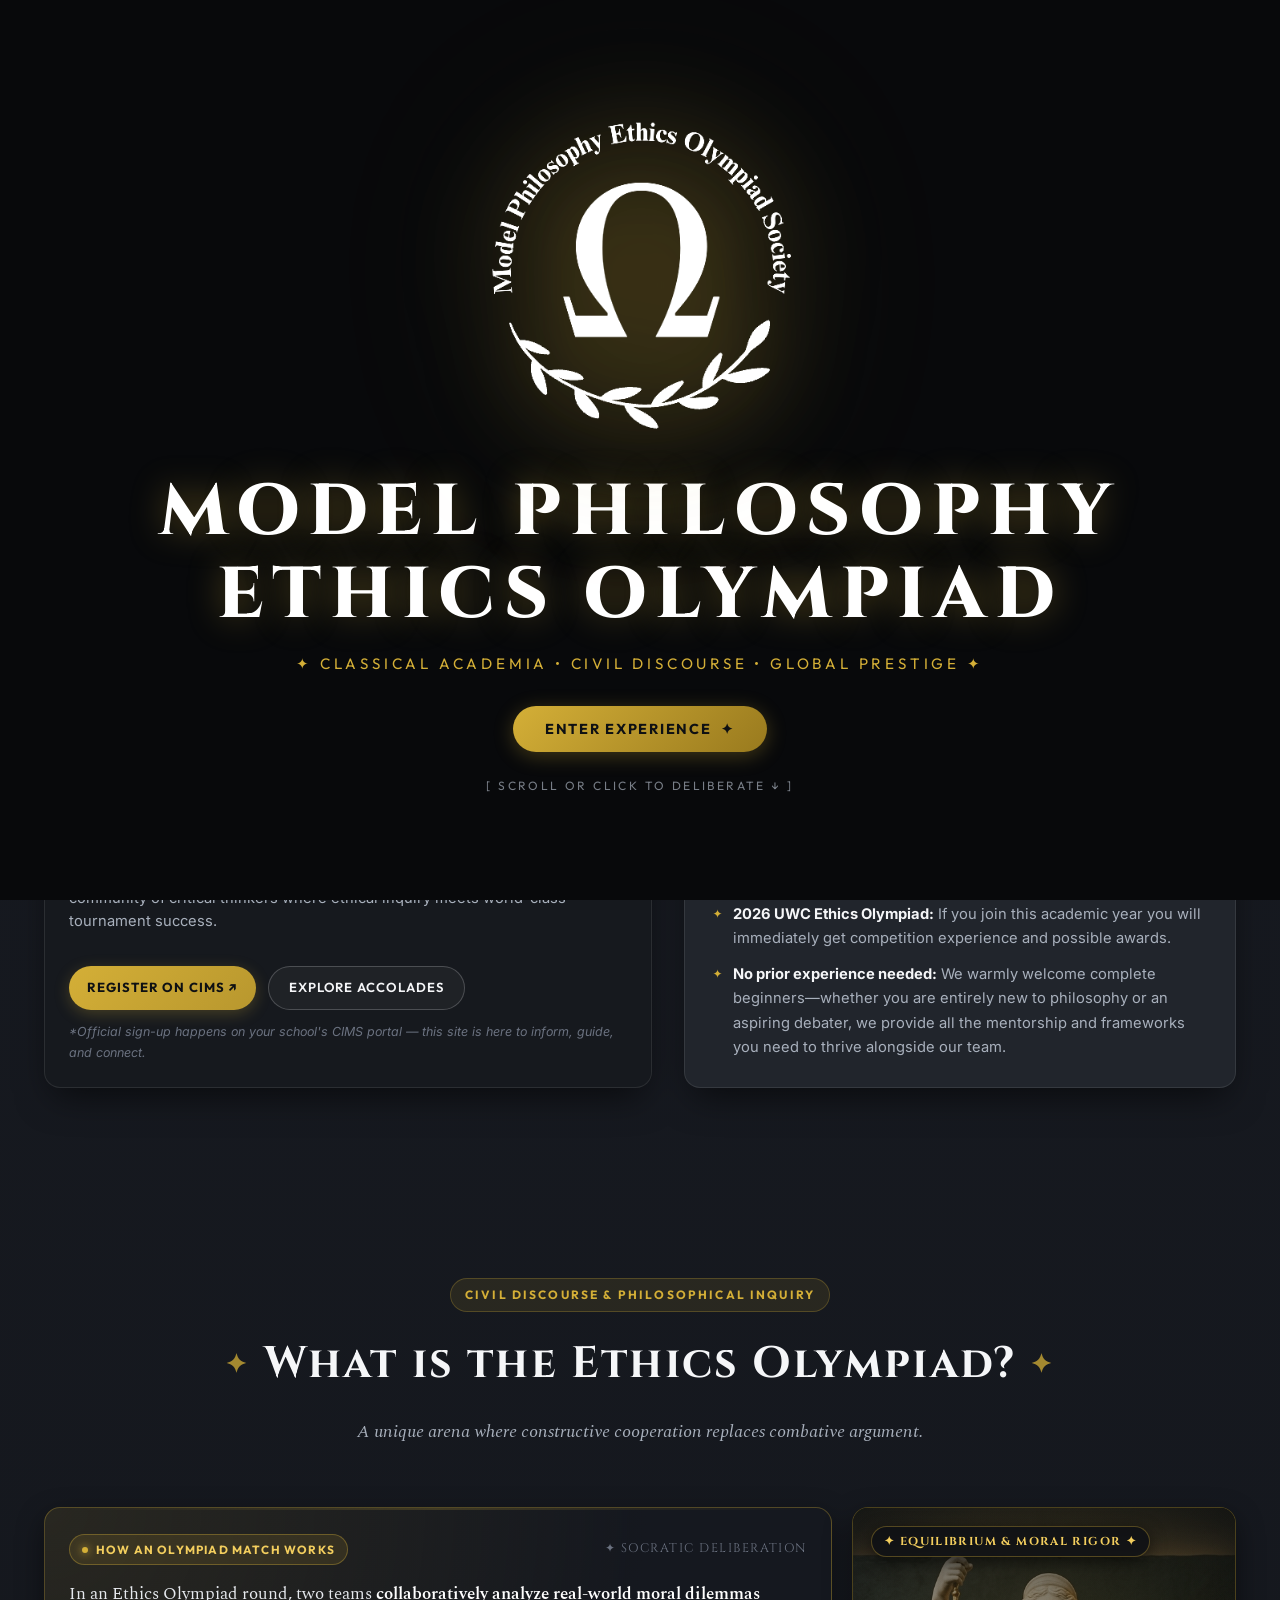
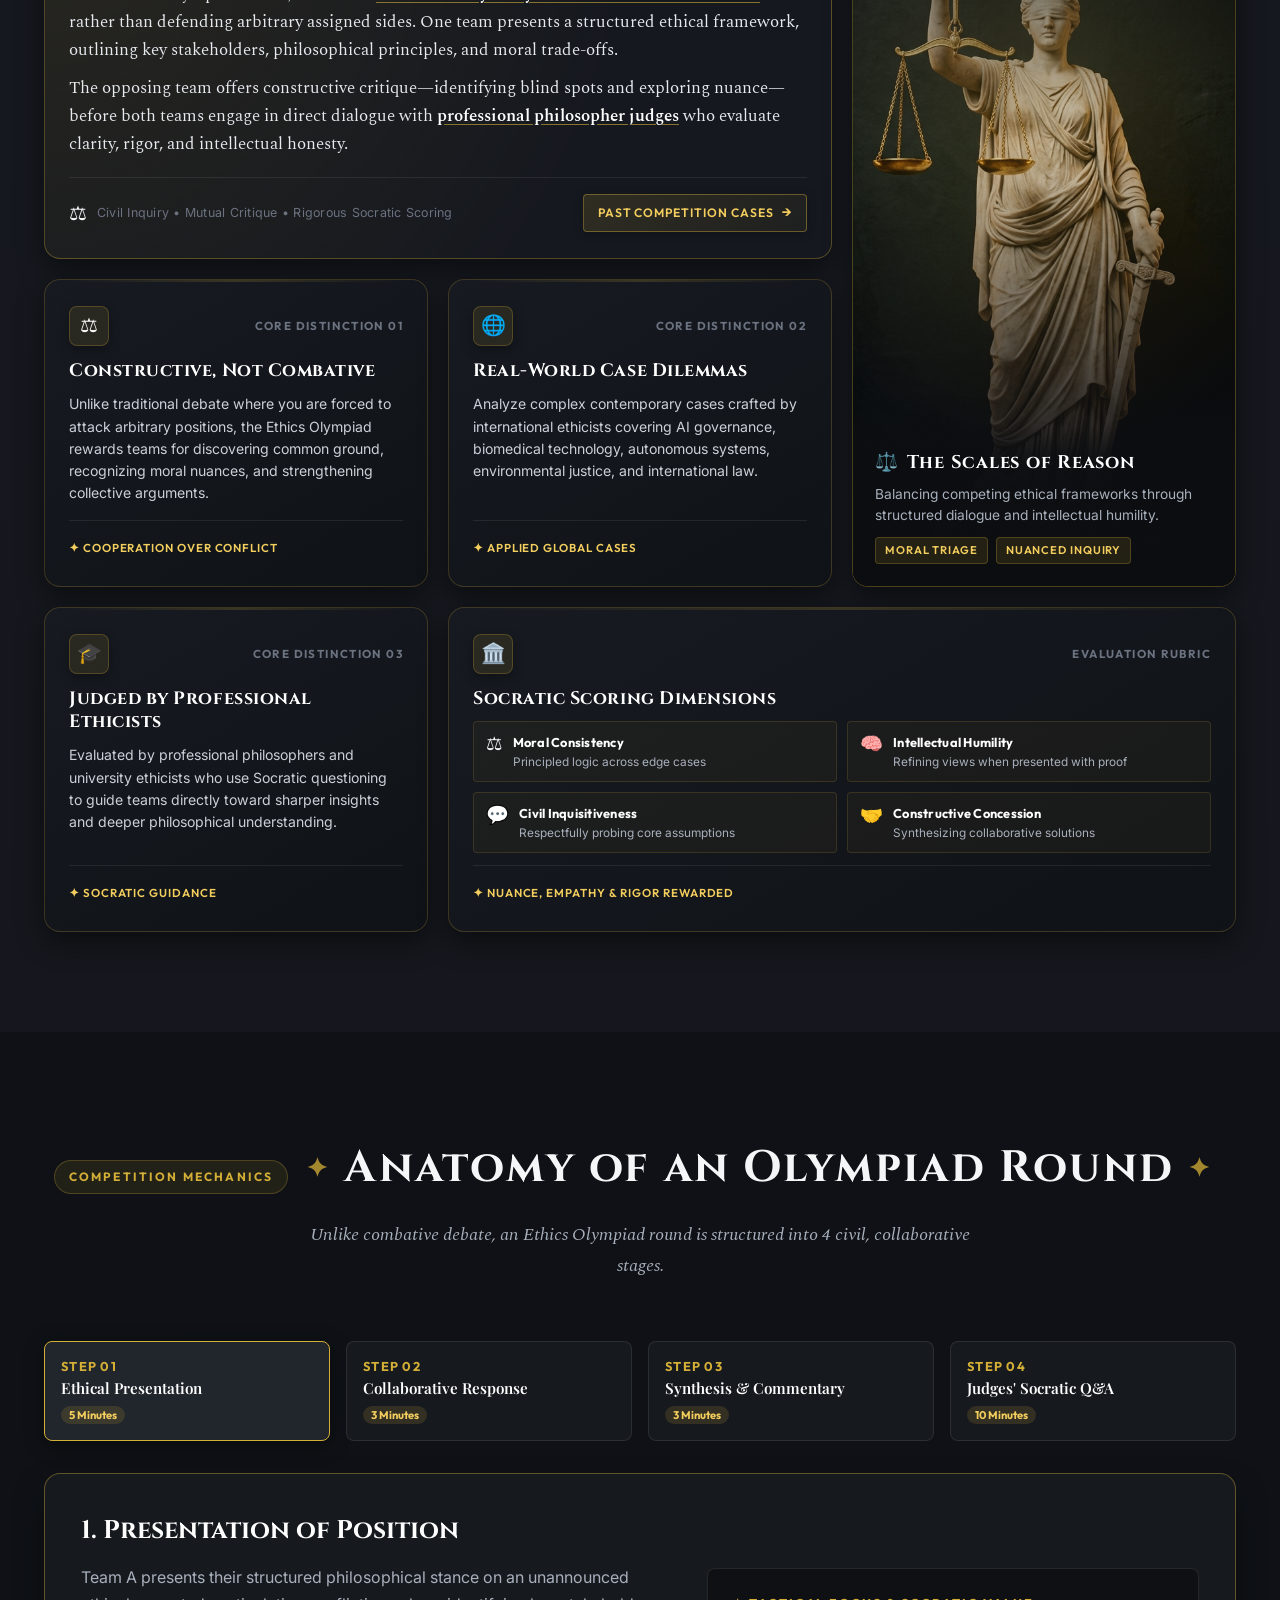
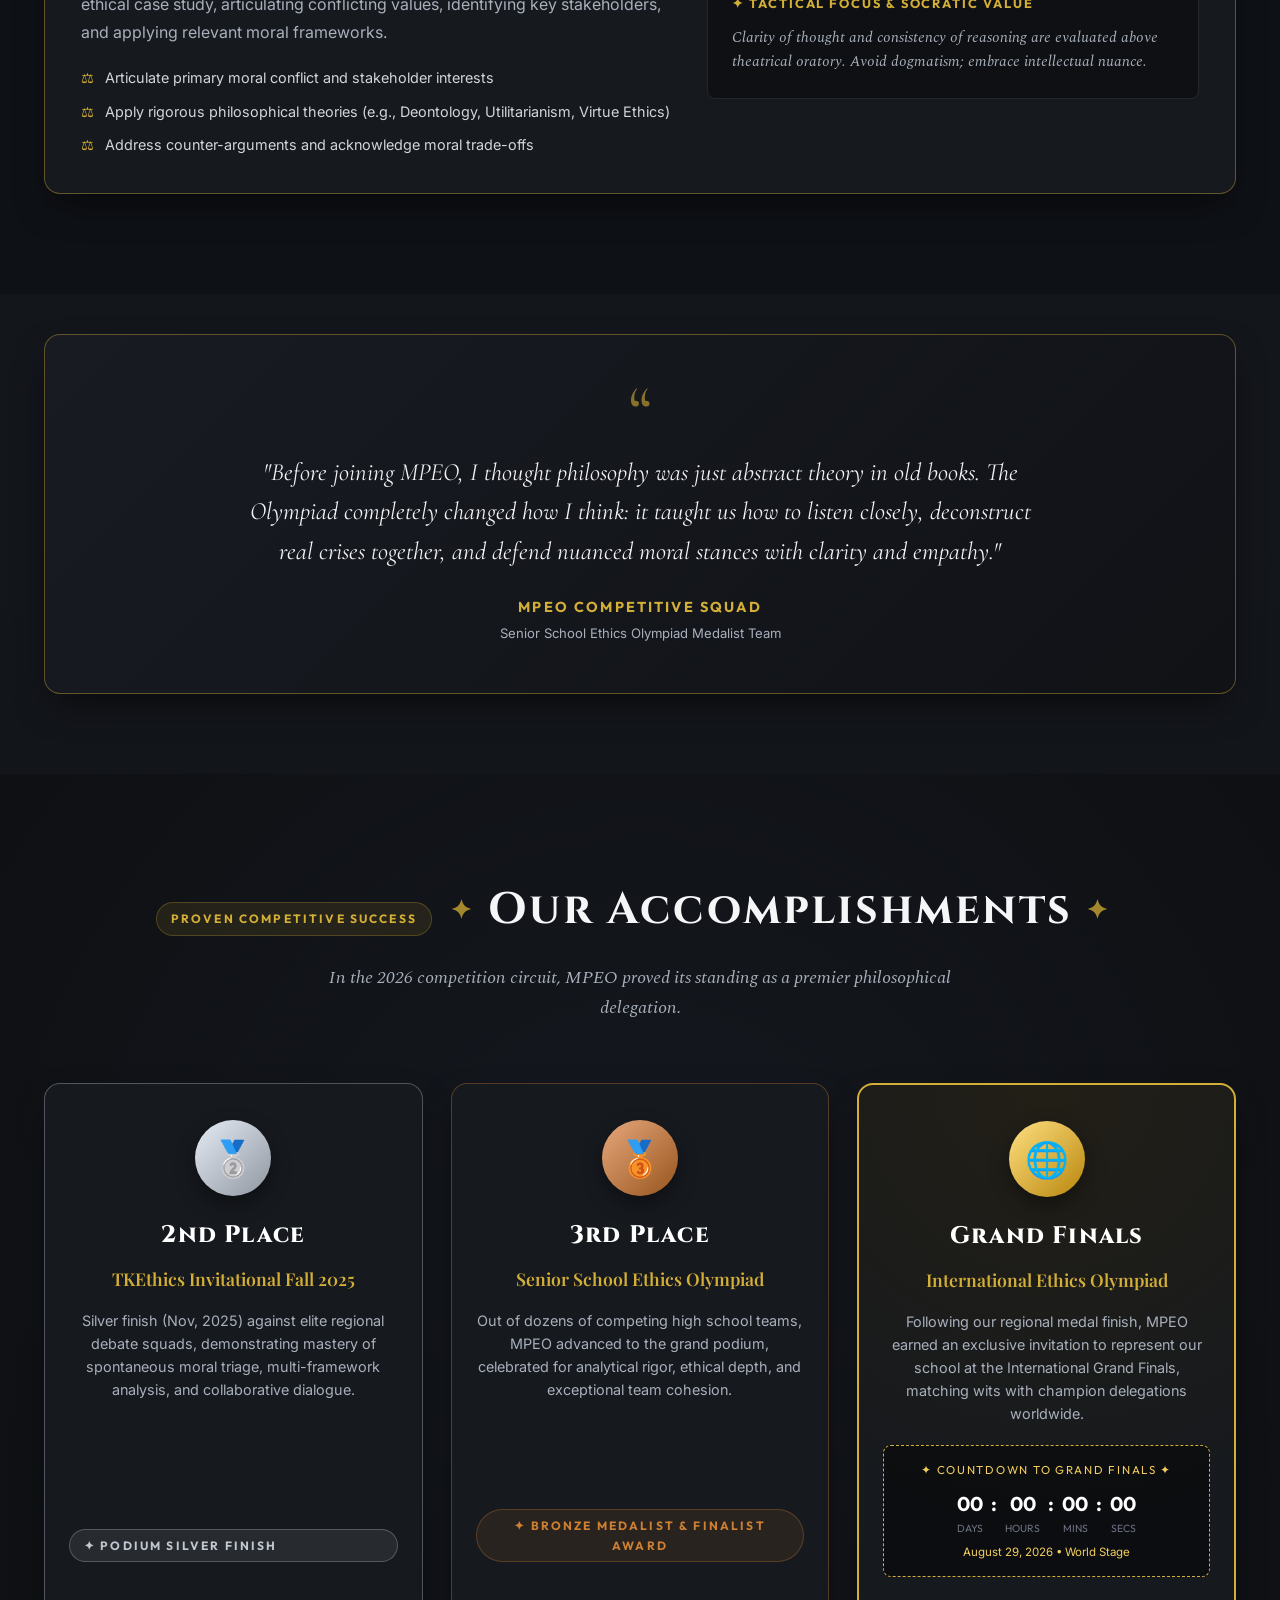
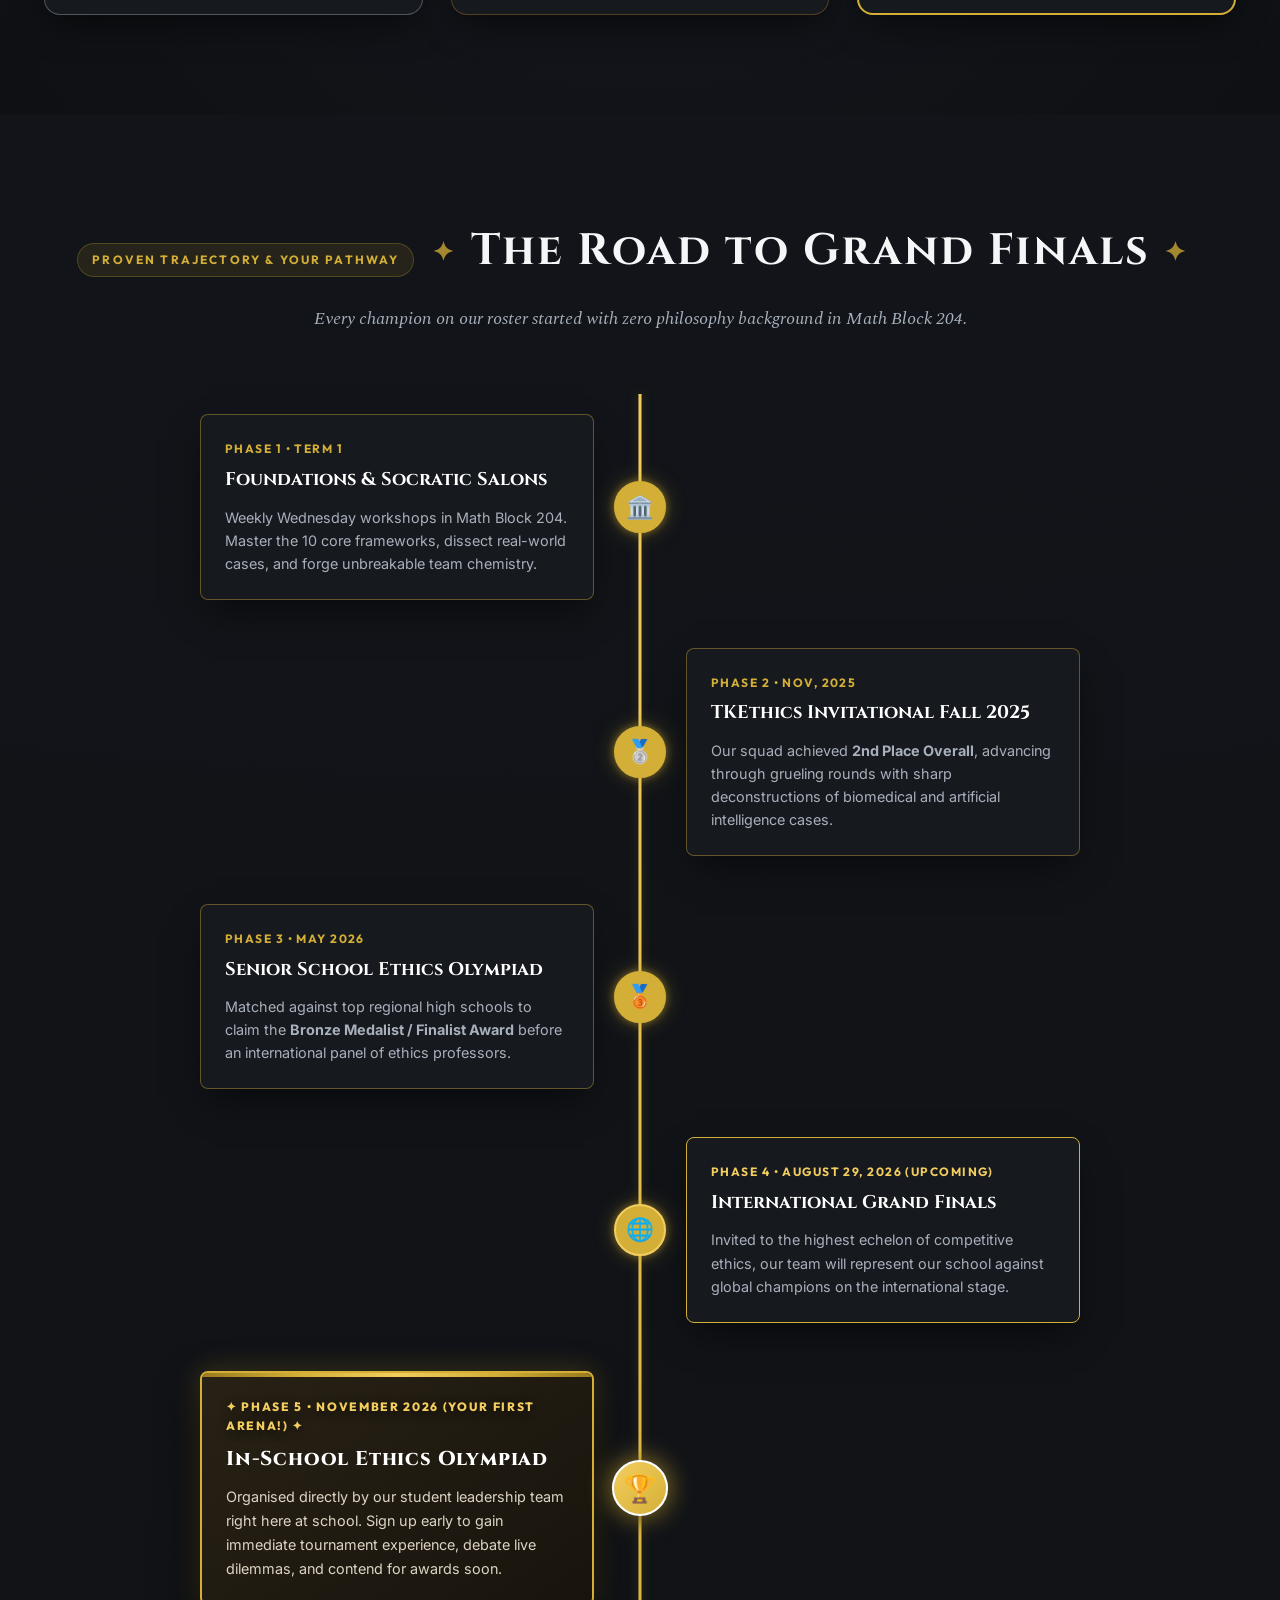
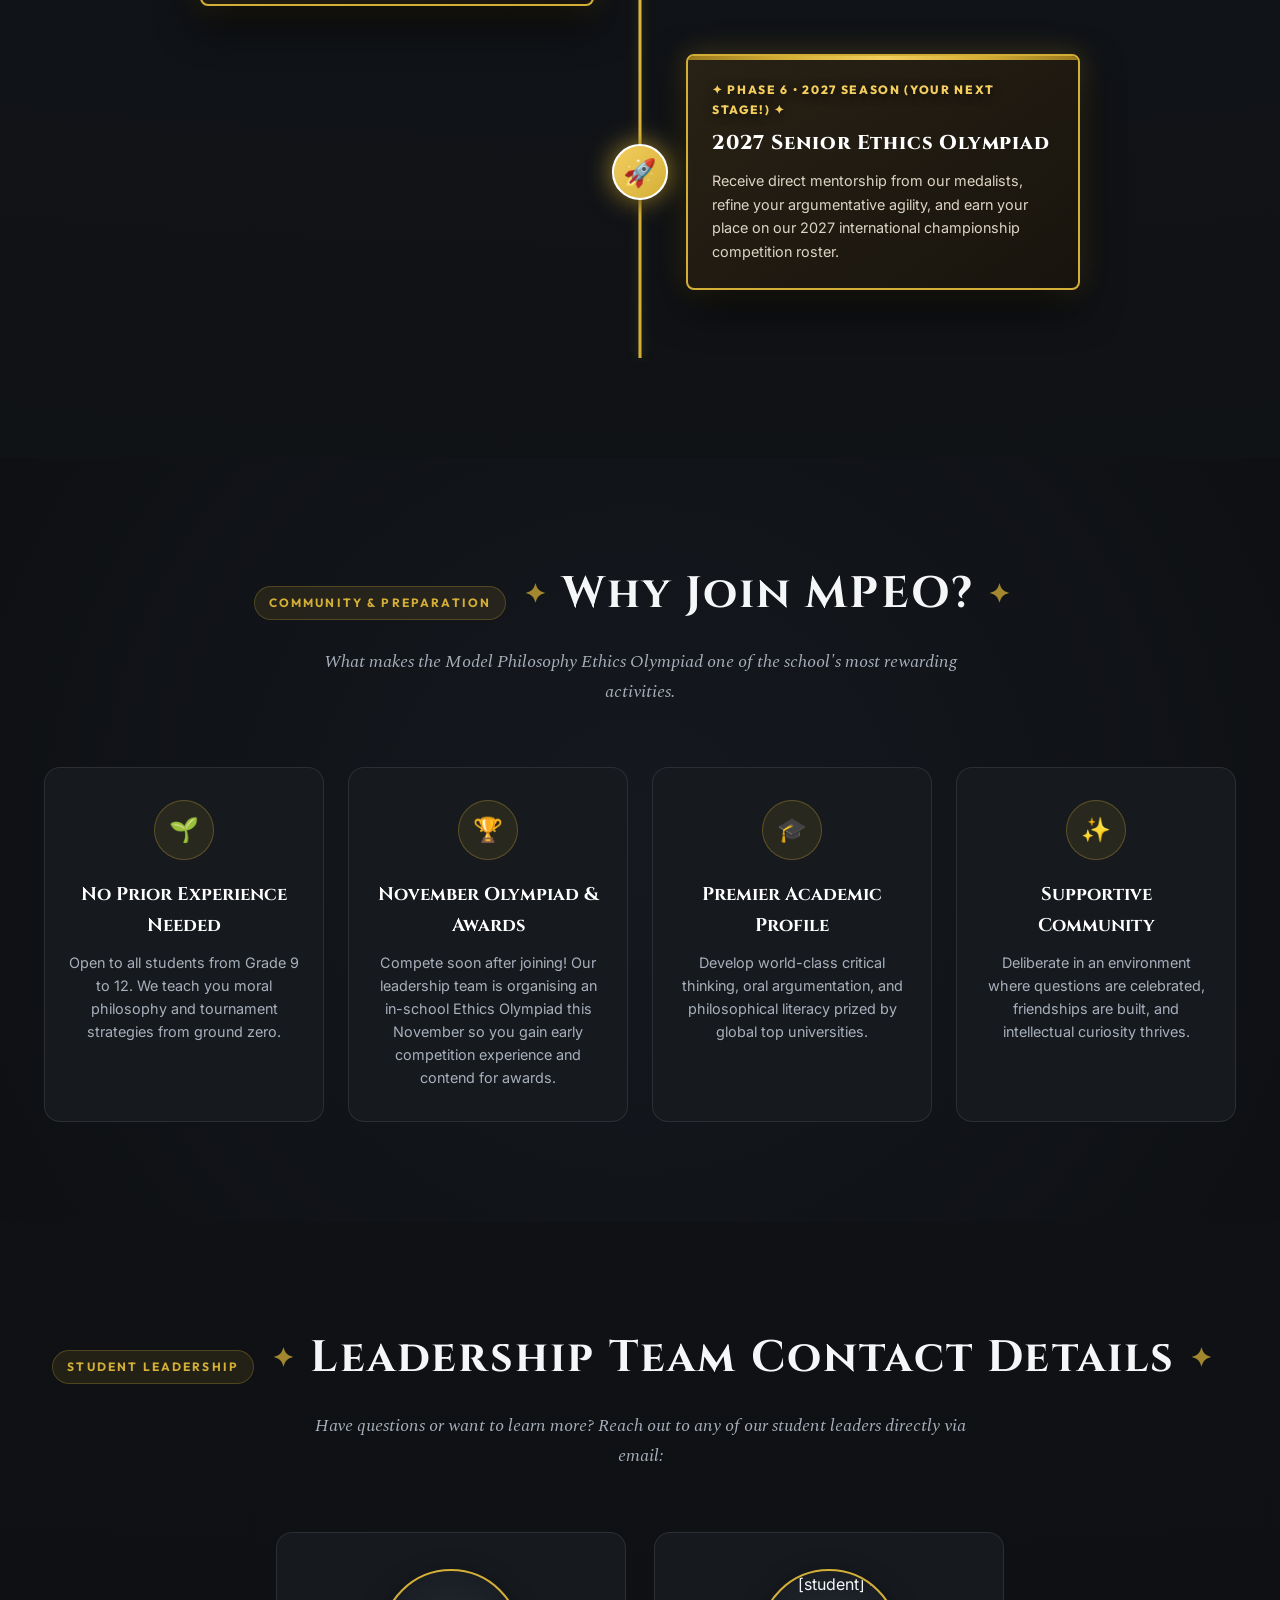
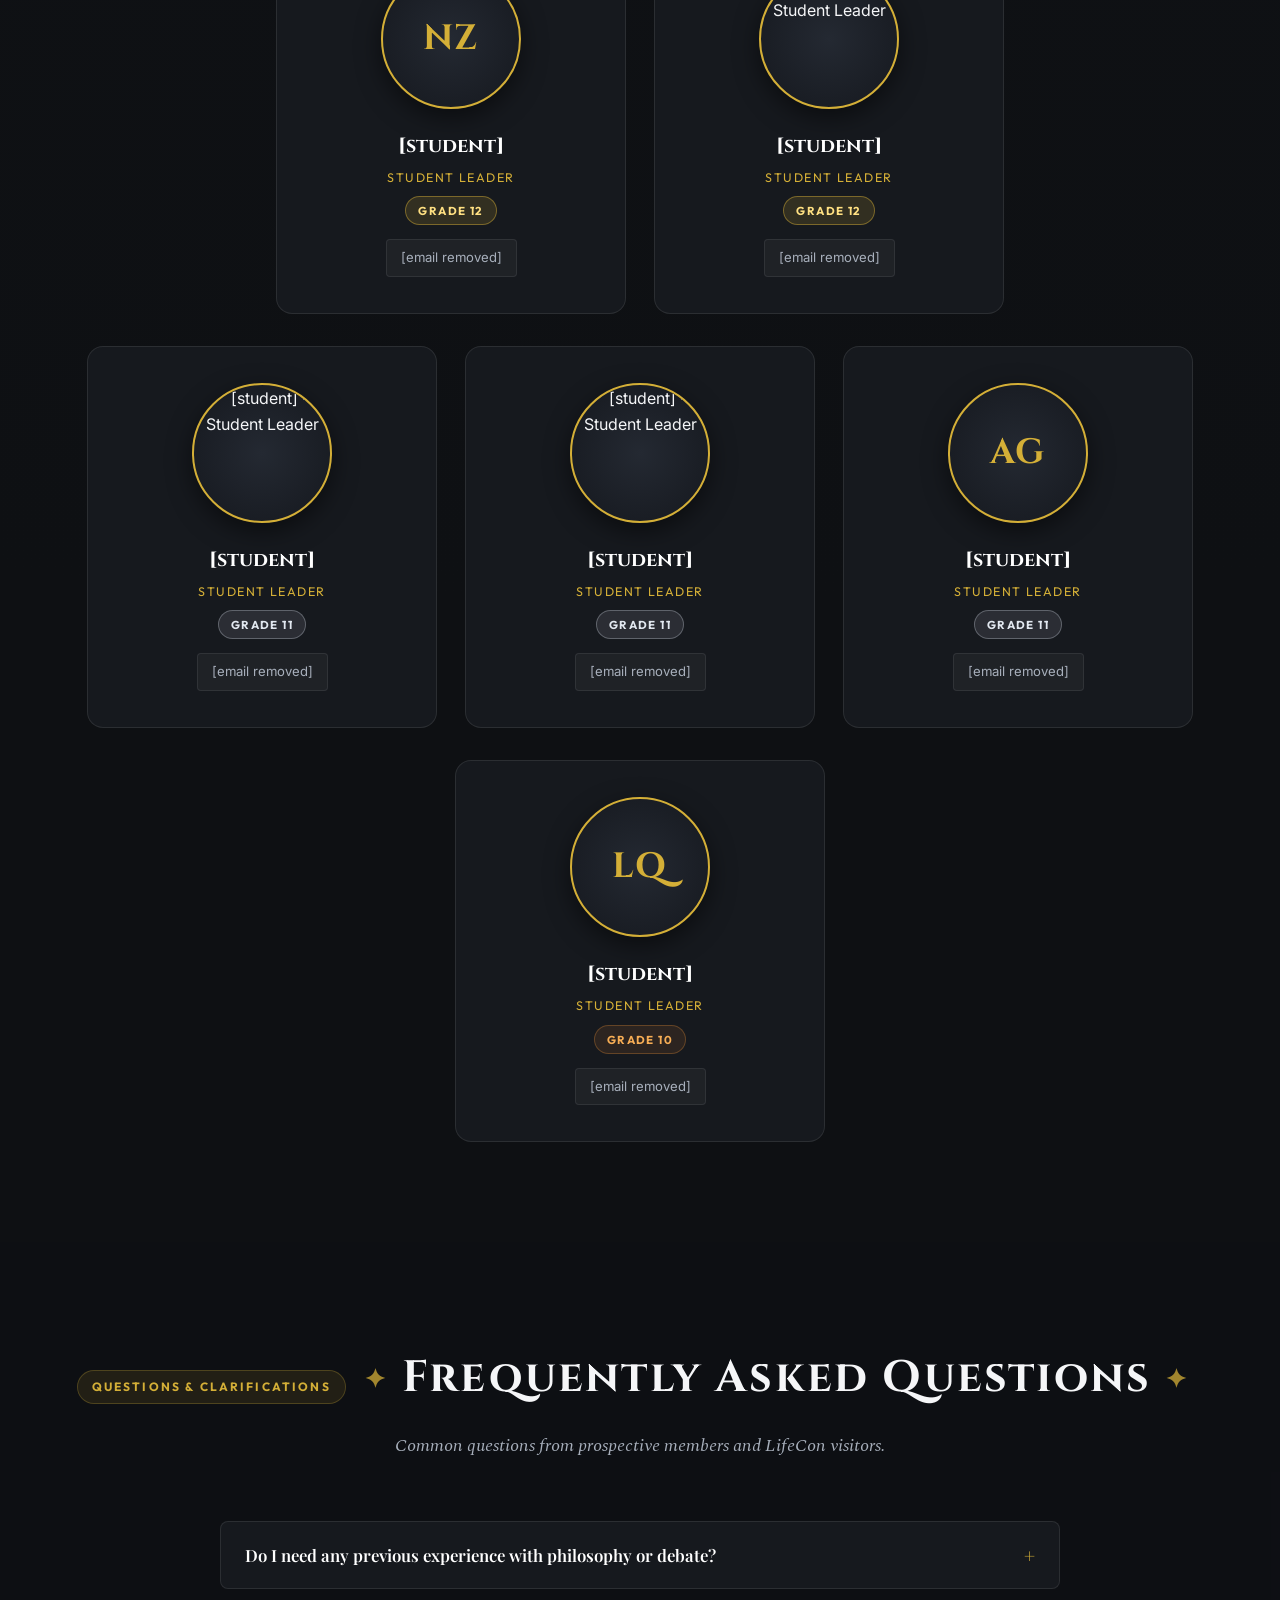
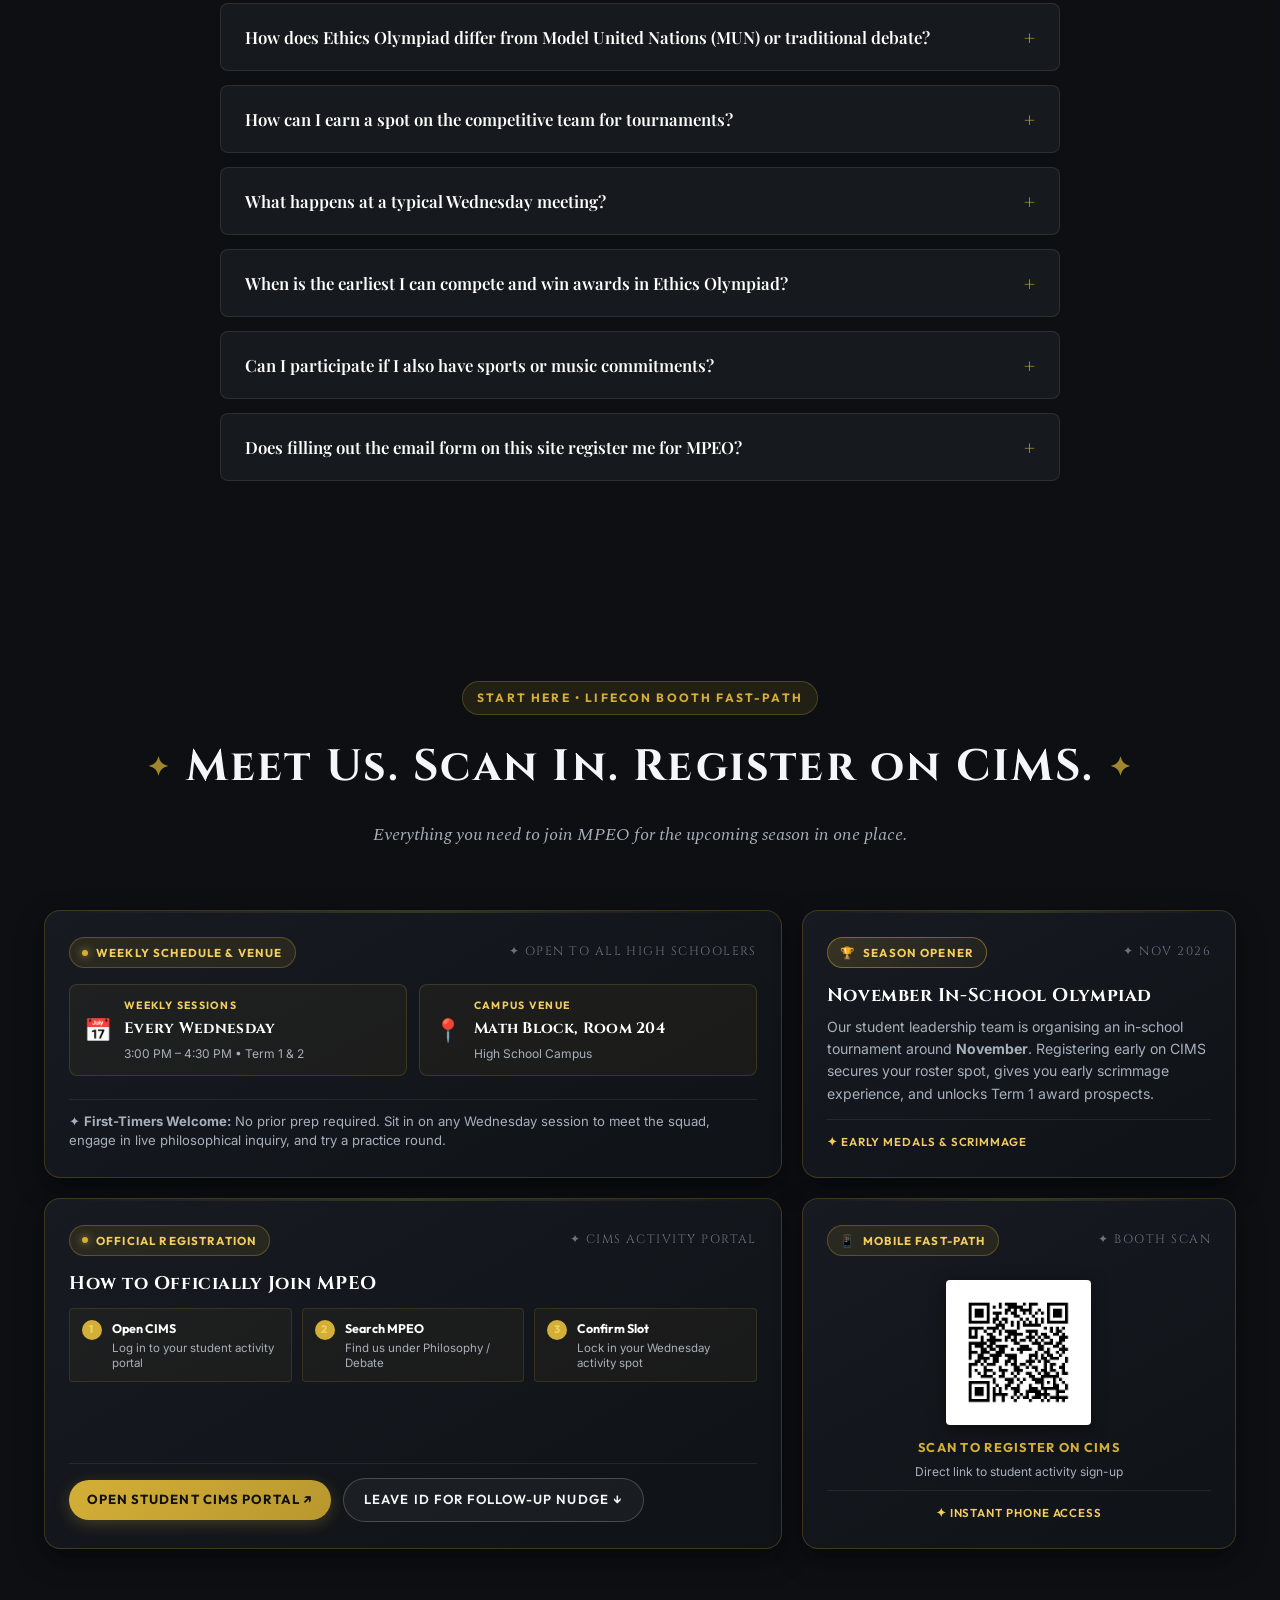
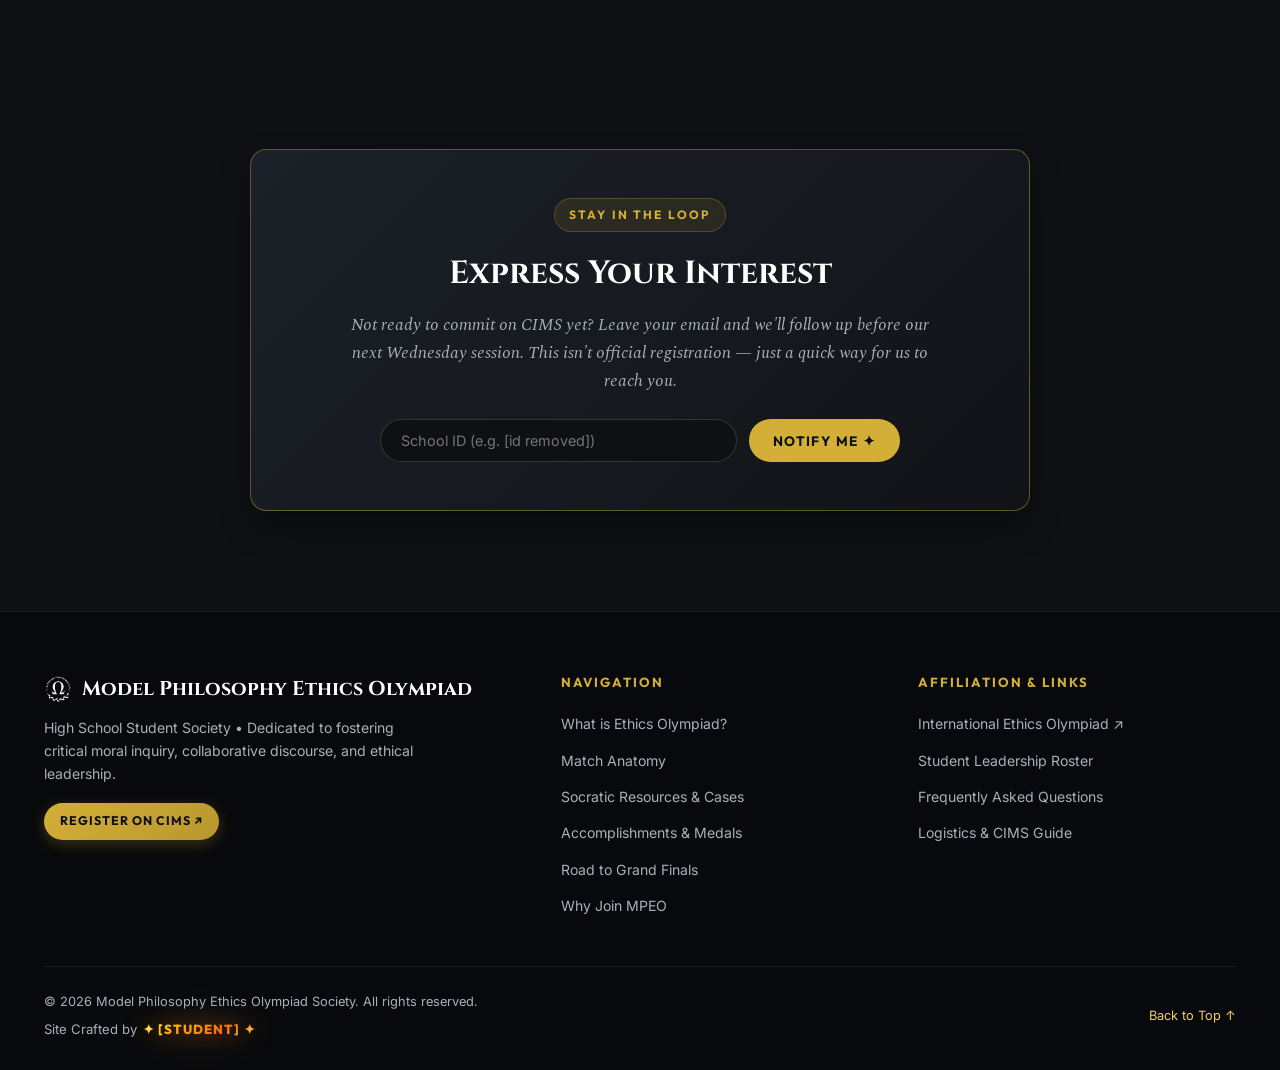
==== commit e2d5e5d9: "feat: redesign resources & cases explorer, add QR code register, and refine aesthetics" ====
--- a/index.html
+++ b/index.html
@@ -19,7 +19,7 @@
   <link rel="preconnect" href="https://fonts.gstatic.com" crossorigin>
   <link href="https://fonts.googleapis.com/css2?family=Cinzel:wght@500;600;700;800;900&family=Cormorant+Garamond:ital,wght@0,400;0,600;1,400;1,600&family=Inter:wght@300;400;500;600;700&family=Playfair+Display:ital,wght@0,600;0,700;1,600&family=Spectral:ital,wght@0,400;0,500;1,400&family=Outfit:wght@500;600;700&display=swap" rel="stylesheet">
 
-  <link rel="stylesheet" href="style.css?v=2">
+  <link rel="stylesheet" href="style.css?v=11">
   <link rel="icon" type="image/png" href="assets/omega-crest.png?v=3">
 
   <!-- Synchronous Adaptive Tier Detection -->
@@ -71,7 +71,7 @@
         <ul class="nav-menu" id="nav-menu">
           <li><a href="#about" class="nav-link">About</a></li>
           <li><a href="#format" class="nav-link">Match Format</a></li>
-          <li><a href="cases.html" class="nav-link">Cases</a></li>
+          <li><a href="cases.html" class="nav-link">Resources & Vault</a></li>
           <li><a href="#accomplishments" class="nav-link">Accomplishments</a></li>
           <li><a href="#journey" class="nav-link">Journey</a></li>
           <li><a href="#why-join" class="nav-link">Why Join</a></li>
@@ -182,15 +182,15 @@
                 <span class="badge-dot"></span>
                 <span>How an Olympiad Match Works</span>
               </div>
-              <span class="bento-header-tag">✦ Socratic Dialogue</span>
+              <span class="bento-header-tag">✦ Socratic Deliberation</span>
             </div>
             
             <div class="bento-quote-content">
               <p>
-                A round of the Ethics Olympiad brings two teams together to <strong class="gold-highlight">collaboratively analyze real-world moral dilemmas</strong>, rather than competing by defending pre-assigned positions. One team opens the session by outlining its ethical framework and presenting the core values, stakeholders, and trade-offs involved in the case study. The opposing team then offers constructive feedback—pointing out blind spots, suggesting alternative ethical perspectives, or challenging specific assumptions—without seeking to score easy rhetorical points.
+                In an Ethics Olympiad round, two teams <strong class="gold-highlight">collaboratively analyze real-world moral dilemmas</strong> rather than defending arbitrary assigned sides. One team presents a structured ethical framework, outlining key stakeholders, philosophical principles, and moral trade-offs.
               </p>
               <p>
-                After the first team responds to these comments, both teams face direct questions from a panel of judges who evaluate the coherence and depth of their reasoning. The roles are then reversed for the analysis of a second case. Rather than rewarding aggressive refutation, the judges score participants on <strong class="gold-highlight">intellectual honesty, clarity of thought</strong>, and the ability to refine their arguments in response to constructive criticism.
+                The opposing team offers constructive critique—identifying blind spots and exploring nuance—before both teams engage in direct dialogue with <strong class="gold-highlight">professional philosopher judges</strong> who evaluate clarity, rigor, and intellectual honesty.
               </p>
             </div>
 
@@ -206,7 +206,7 @@
             </div>
           </div>
 
-          <!-- BENTO CELL 2: Upsized Lady Justice Hero Visual (Spans full height of Rows 1 & 2) -->
+          <!-- BENTO CELL 2: Upsized Lady Justice Hero Visual (Spans Column 3, Rows 1 & 2) -->
           <div class="about-bento-card bento-visual-card">
             <div class="lady-justice-image-wrap">
               <img src="assets/lady-justice.jpg" alt="Classical Lady Justice Statue holding Golden Scales" loading="lazy">
@@ -232,14 +232,16 @@
 
           <!-- BENTO CELL 3: Pillar 1 - Constructive, Not Combative -->
           <div class="about-bento-card bento-pillar-card">
-            <div class="pillar-top-row">
-              <div class="pillar-icon-box">⚖️</div>
-              <span class="pillar-kicker">Core Distinction 01</span>
-            </div>
-            <h3 class="pillar-title">Constructive, Not Combative</h3>
-            <p class="pillar-desc">
-              Unlike traditional debate where you are forced to attack arbitrary positions, the Ethics Olympiad rewards teams for discovering common ground, recognizing moral nuances, and strengthening collective arguments.
-            </p>
+            <div>
+              <div class="pillar-top-row">
+                <div class="pillar-icon-box">⚖️</div>
+                <span class="pillar-kicker">Core Distinction 01</span>
+              </div>
+              <h3 class="pillar-title">Constructive, Not Combative</h3>
+              <p class="pillar-desc">
+                Unlike traditional debate where you are forced to attack arbitrary positions, the Ethics Olympiad rewards teams for discovering common ground, recognizing moral nuances, and strengthening collective arguments.
+              </p>
+            </div>
             <div class="pillar-badge-footer">
               <span class="pillar-tag-pill">✦ Cooperation over Conflict</span>
             </div>
@@ -247,14 +249,16 @@
 
           <!-- BENTO CELL 4: Pillar 2 - Real-World Case Dilemmas -->
           <div class="about-bento-card bento-pillar-card">
-            <div class="pillar-top-row">
-              <div class="pillar-icon-box">🌐</div>
-              <span class="pillar-kicker">Core Distinction 02</span>
-            </div>
-            <h3 class="pillar-title">Real-World Case Dilemmas</h3>
-            <p class="pillar-desc">
-              Analyze complex contemporary cases crafted by international ethicists covering AI governance, biomedical technology, autonomous systems, environmental justice, and international law.
-            </p>
+            <div>
+              <div class="pillar-top-row">
+                <div class="pillar-icon-box">🌐</div>
+                <span class="pillar-kicker">Core Distinction 02</span>
+              </div>
+              <h3 class="pillar-title">Real-World Case Dilemmas</h3>
+              <p class="pillar-desc">
+                Analyze complex contemporary cases crafted by international ethicists covering AI governance, biomedical technology, autonomous systems, environmental justice, and international law.
+              </p>
+            </div>
             <div class="pillar-badge-footer">
               <span class="pillar-tag-pill">✦ Applied Global Cases</span>
             </div>
@@ -262,46 +266,62 @@
 
           <!-- BENTO CELL 5: Pillar 3 - Judged by Professional Ethicists -->
           <div class="about-bento-card bento-pillar-card">
-            <div class="pillar-top-row">
-              <div class="pillar-icon-box">🎓</div>
-              <span class="pillar-kicker">Core Distinction 03</span>
-            </div>
-            <h3 class="pillar-title">Judged by Professional Ethicists</h3>
-            <p class="pillar-desc">
-              Evaluated by professional philosophers and university ethicists who use Socratic questioning to guide teams directly toward sharper insights and deeper philosophical understanding.
-            </p>
+            <div>
+              <div class="pillar-top-row">
+                <div class="pillar-icon-box">🎓</div>
+                <span class="pillar-kicker">Core Distinction 03</span>
+              </div>
+              <h3 class="pillar-title">Judged by Professional Ethicists</h3>
+              <p class="pillar-desc">
+                Evaluated by professional philosophers and university ethicists who use Socratic questioning to guide teams directly toward sharper insights and deeper philosophical understanding.
+              </p>
+            </div>
             <div class="pillar-badge-footer">
-              <span class="pillar-tag-pill">✦ Socratic Philosophical Guidance</span>
+              <span class="pillar-tag-pill">✦ Socratic Guidance</span>
             </div>
           </div>
 
           <!-- BENTO CELL 6: Pillar 4 - Socratic Evaluation Matrix (Spans 2 columns) -->
           <div class="about-bento-card bento-pillar-card bento-matrix-card">
-            <div class="pillar-top-row">
-              <div class="pillar-icon-box">🏛️</div>
-              <span class="pillar-kicker">Evaluation Rubric</span>
-            </div>
-            <h3 class="pillar-title">Socratic Scoring Dimensions</h3>
-            <div class="rubric-chips-grid">
-              <div class="rubric-chip">
-                <span class="rubric-icon">✓</span>
-                <span>Moral Consistency</span>
-              </div>
-              <div class="rubric-chip">
-                <span class="rubric-icon">✓</span>
-                <span>Intellectual Humility</span>
-              </div>
-              <div class="rubric-chip">
-                <span class="rubric-icon">✓</span>
-                <span>Civil Inquisitiveness</span>
-              </div>
-              <div class="rubric-chip">
-                <span class="rubric-icon">✓</span>
-                <span>Constructive Concession</span>
+            <div>
+              <div class="pillar-top-row">
+                <div class="pillar-icon-box">🏛️</div>
+                <span class="pillar-kicker">Evaluation Rubric</span>
+              </div>
+              <h3 class="pillar-title">Socratic Scoring Dimensions</h3>
+              <div class="rubric-chips-grid">
+                <div class="rubric-chip">
+                  <span class="rubric-icon">⚖️</span>
+                  <div class="rubric-chip-text">
+                    <strong>Moral Consistency</strong>
+                    <span>Principled logic across edge cases</span>
+                  </div>
+                </div>
+                <div class="rubric-chip">
+                  <span class="rubric-icon">🧠</span>
+                  <div class="rubric-chip-text">
+                    <strong>Intellectual Humility</strong>
+                    <span>Refining views when presented with proof</span>
+                  </div>
+                </div>
+                <div class="rubric-chip">
+                  <span class="rubric-icon">💬</span>
+                  <div class="rubric-chip-text">
+                    <strong>Civil Inquisitiveness</strong>
+                    <span>Respectfully probing core assumptions</span>
+                  </div>
+                </div>
+                <div class="rubric-chip">
+                  <span class="rubric-icon">🤝</span>
+                  <div class="rubric-chip-text">
+                    <strong>Constructive Concession</strong>
+                    <span>Synthesizing collaborative solutions</span>
+                  </div>
+                </div>
               </div>
             </div>
             <div class="pillar-badge-footer">
-              <span class="pillar-tag-pill">✦ Nuance & Empathy Rewarded</span>
+              <span class="pillar-tag-pill">✦ Nuance, Empathy & Rigor Rewarded</span>
             </div>
           </div>
         </div>
@@ -786,108 +806,133 @@
           <p class="section-subtitle">Everything you need to join MPEO for the upcoming season in one place.</p>
         </div>
 
-        <div class="logistics-card-wrapper">
-          <div class="logistics-grid">
-            <!-- Logistics Info Block -->
-            <div class="logistics-info-block">
-              <div class="meeting-badge-row">
-                <div class="meeting-badge">
-                  <div class="meeting-badge-icon">📅</div>
-                  <div class="meeting-badge-text">
-                    <strong>Every Wednesday</strong>
-                    <span>3:00 PM – 4:30 PM</span>
+        <div class="logistics-bento-grid">
+          <!-- BENTO CELL 1: Weekly Schedule & Location (Cols 1-2, Row 1) -->
+          <div class="logistics-bento-card logistics-meeting-card">
+            <div class="logistics-card-top">
+              <div class="logistics-kicker-pill">
+                <span class="badge-dot"></span>
+                <span>Weekly Schedule & Venue</span>
+              </div>
+              <span class="logistics-header-tag">✦ Open to All High Schoolers</span>
+            </div>
+
+            <div class="logistics-meeting-boxes">
+              <div class="meeting-detail-tile">
+                <div class="meeting-tile-icon">📅</div>
+                <div class="meeting-tile-info">
+                  <span class="meeting-tile-label">WEEKLY SESSIONS</span>
+                  <strong>Every Wednesday</strong>
+                  <span class="meeting-tile-sub">3:00 PM – 4:30 PM • Term 1 & 2</span>
+                </div>
+              </div>
+
+              <div class="meeting-detail-tile">
+                <div class="meeting-tile-icon">📍</div>
+                <div class="meeting-tile-info">
+                  <span class="meeting-tile-label">CAMPUS VENUE</span>
+                  <strong>Math Block, Room 204</strong>
+                  <span class="meeting-tile-sub">High School Campus</span>
+                </div>
+              </div>
+            </div>
+
+            <div class="logistics-card-bottom">
+              <p class="logistics-note-text">
+                ✦ <strong>First-Timers Welcome:</strong> No prior prep required. Sit in on any Wednesday session to meet the squad, engage in live philosophical inquiry, and try a practice round.
+              </p>
+            </div>
+          </div>
+
+          <!-- BENTO CELL 2: November In-School Olympiad (Col 3, Row 1) -->
+          <div class="logistics-bento-card logistics-tournament-card">
+            <div class="logistics-card-top">
+              <div class="logistics-kicker-pill tournament-gold">
+                <span>🏆</span>
+                <span>Season Opener</span>
+              </div>
+              <span class="logistics-header-tag">✦ Nov 2026</span>
+            </div>
+
+            <div class="tournament-card-body">
+              <h3 class="logistics-card-title">November In-School Olympiad</h3>
+              <p class="logistics-card-desc">
+                Our student leadership team is organising an in-school tournament around <strong>November</strong>. Registering early on CIMS secures your roster spot, gives you early scrimmage experience, and unlocks Term 1 award prospects.
+              </p>
+            </div>
+
+            <div class="logistics-card-footer">
+              <span class="logistics-tag-pill">✦ Early Medals & Scrimmage</span>
+            </div>
+          </div>
+
+          <!-- BENTO CELL 3: How to Officially Register (Cols 1-2, Row 2) -->
+          <div class="logistics-bento-card logistics-cims-card">
+            <div class="logistics-card-top">
+              <div class="logistics-kicker-pill">
+                <span class="badge-dot"></span>
+                <span>Official Registration</span>
+              </div>
+              <span class="logistics-header-tag">✦ CIMS Activity Portal</span>
+            </div>
+
+            <div class="cims-steps-wrapper">
+              <h3 class="logistics-card-title">How to Officially Join MPEO</h3>
+              <div class="cims-steps-grid">
+                <div class="cims-step-item">
+                  <span class="step-badge">1</span>
+                  <div class="step-text">
+                    <strong>Open CIMS</strong>
+                    <span>Log in to your student activity portal</span>
                   </div>
                 </div>
-
-                <div class="meeting-badge">
-                  <div class="meeting-badge-icon">📍</div>
-                  <div class="meeting-badge-text">
-                    <strong>Math Block, Room 204</strong>
-                    <span>High School Campus</span>
+                <div class="cims-step-item">
+                  <span class="step-badge">2</span>
+                  <div class="step-text">
+                    <strong>Search MPEO</strong>
+                    <span>Find us under Philosophy / Debate</span>
                   </div>
                 </div>
-              </div>
-
-              <!-- November In-School Olympiad Highlight Box -->
-              <div class="november-callout-box">
-                <div class="november-callout-header">
-                  <span class="november-callout-icon">🏆</span>
-                  <h4>November In-School Ethics Olympiad</h4>
+                <div class="cims-step-item">
+                  <span class="step-badge">3</span>
+                  <div class="step-text">
+                    <strong>Confirm Slot</strong>
+                    <span>Lock in your Wednesday activity spot</span>
+                  </div>
                 </div>
-                <p>
-                  Our student leadership team is organising an in-school Ethics Olympiad tournament around <strong>November</strong>! Signing up early on CIMS secures your spot, gives you early competitive scrimmage experience, and opens up the chance to earn awards soon in Term 1.
-                </p>
-              </div>
-
-              <div class="cims-instructions">
-                <h4>How to Officially Register (CIMS Portal)</h4>
-                <p>
-                  Official club membership is completed through the school's <strong>CIMS activity portal</strong>. Search for <strong>"Model Philosophy Ethics Olympiad"</strong> under the Philosophy / Debate category to add MPEO to your schedule.
-                </p>
-                <div style="margin-top: 14px;">
-                  <a href="https://webapps.uwcsea.edu.sg/cims/Activities/Student" target="_blank" rel="noopener noreferrer" class="btn-cta-gold" style="font-size: 0.8rem; padding: 8px 18px;">Open Student CIMS Portal ↗</a>
-                </div>
-              </div>
-
-              <p style="font-size: 0.9rem; color: var(--color-text-secondary);">
-                ✦ <strong>First-Timers Welcome:</strong> Come visit us during any Wednesday session to sit in on a live philosophical discussion, meet the squad, and try a practice round.
-              </p>
-
-              <div>
-                <a href="#interest" class="btn-cta-outline">Leave Email for Follow-Up Nudge ↓</a>
-              </div>
-            </div>
-
-            <!-- QR Code Interactive Panel -->
-            <div class="qr-interactive-panel">
+              </div>
+            </div>
+
+            <div class="cims-action-row">
+              <a href="https://webapps.uwcsea.edu.sg/cims/Activities/Student" target="_blank" rel="noopener noreferrer" class="btn-cta-gold">
+                Open Student CIMS Portal ↗
+              </a>
+              <a href="#interest" class="btn-cta-outline">
+                Leave ID for Follow-Up Nudge ↓
+              </a>
+            </div>
+          </div>
+
+          <!-- BENTO CELL 4: QR Code Scan-In (Col 3, Row 2) -->
+          <div class="logistics-bento-card logistics-qr-bento-card">
+            <div class="logistics-card-top">
+              <div class="logistics-kicker-pill">
+                <span>📱</span>
+                <span>Mobile Fast-Path</span>
+              </div>
+              <span class="logistics-header-tag">✦ Booth Scan</span>
+            </div>
+
+            <div class="qr-bento-inner">
               <div class="qr-code-box" id="qr-container">
-                <!-- Clean High-Contrast SVG QR Graphic -->
-                <svg class="qr-placeholder-svg" viewBox="0 0 100 100" fill="none" xmlns="http://www.w3.org/2000/svg">
-                  <!-- QR Corner Markers -->
-                  <rect x="5" y="5" width="28" height="28" fill="#0E1013" rx="3" />
-                  <rect x="9" y="9" width="20" height="20" fill="#FFFFFF" rx="2" />
-                  <rect x="13" y="13" width="12" height="12" fill="#0E1013" rx="1" />
-
-                  <rect x="67" y="5" width="28" height="28" fill="#0E1013" rx="3" />
-                  <rect x="71" y="9" width="20" height="20" fill="#FFFFFF" rx="2" />
-                  <rect x="75" y="13" width="12" height="12" fill="#0E1013" rx="1" />
-
-                  <rect x="5" y="67" width="28" height="28" fill="#0E1013" rx="3" />
-                  <rect x="9" y="71" width="20" height="20" fill="#FFFFFF" rx="2" />
-                  <rect x="13" y="75" width="12" height="12" fill="#0E1013" rx="1" />
-
-                  <!-- QR Data Matrix Pattern Simulation -->
-                  <rect x="38" y="10" width="6" height="6" fill="#0E1013" />
-                  <rect x="48" y="10" width="6" height="6" fill="#0E1013" />
-                  <rect x="58" y="10" width="6" height="6" fill="#0E1013" />
-                  <rect x="38" y="20" width="16" height="6" fill="#0E1013" />
-                  <rect x="58" y="20" width="6" height="6" fill="#0E1013" />
-                  
-                  <rect x="10" y="38" width="6" height="6" fill="#0E1013" />
-                  <rect x="20" y="38" width="14" height="6" fill="#0E1013" />
-                  <rect x="38" y="38" width="10" height="10" fill="#0E1013" />
-                  <rect x="52" y="38" width="8" height="8" fill="#0E1013" />
-                  <rect x="64" y="38" width="12" height="6" fill="#0E1013" />
-                  <rect x="80" y="38" width="10" height="10" fill="#0E1013" />
-
-                  <rect x="10" y="48" width="16" height="6" fill="#0E1013" />
-                  <rect x="30" y="48" width="6" height="14" fill="#0E1013" />
-                  <rect x="42" y="52" width="18" height="6" fill="#0E1013" />
-                  <rect x="64" y="48" width="16" height="6" fill="#0E1013" />
-
-                  <rect x="38" y="68" width="12" height="6" fill="#0E1013" />
-                  <rect x="54" y="68" width="8" height="8" fill="#0E1013" />
-                  <rect x="66" y="68" width="10" height="6" fill="#0E1013" />
-                  <rect x="80" y="68" width="10" height="10" fill="#0E1013" />
-
-                  <rect x="38" y="78" width="6" height="14" fill="#0E1013" />
-                  <rect x="48" y="82" width="14" height="6" fill="#0E1013" />
-                  <rect x="66" y="78" width="8" height="14" fill="#0E1013" />
-                  <rect x="78" y="82" width="12" height="10" fill="#0E1013" />
-                </svg>
-              </div>
-              <div class="qr-caption">Scan to Visit MPEO Online</div>
-              <div class="qr-subcaption">Share with friends or save to your mobile device</div>
+                <img src="assets/cims-qr-code.png" alt="Register on CIMS QR Code" class="qr-image" />
+              </div>
+              <div class="qr-caption">Scan to Register on CIMS</div>
+              <div class="qr-subcaption">Direct link to student activity sign-up</div>
+            </div>
+
+            <div class="logistics-card-footer" style="justify-content: center;">
+              <span class="logistics-tag-pill">✦ Instant Phone Access</span>
             </div>
           </div>
         </div>
@@ -939,6 +984,7 @@
           <ul class="footer-links">
             <li><a href="#about">What is Ethics Olympiad?</a></li>
             <li><a href="#format">Match Anatomy</a></li>
+            <li><a href="cases.html">Socratic Resources & Cases</a></li>
             <li><a href="#accomplishments">Accomplishments & Medals</a></li>
             <li><a href="#journey">Road to Grand Finals</a></li>
             <li><a href="#why-join">Why Join MPEO</a></li>
--- a/style.css
+++ b/style.css
@@ -318,11 +318,17 @@
   position: sticky;
   top: 0;
   z-index: 1000;
-  background: var(--glass-bg);
-  backdrop-filter: var(--glass-blur);
-  -webkit-backdrop-filter: var(--glass-blur);
-  border-bottom: var(--glass-border);
+  background: rgba(14, 16, 19, 0.92);
+  backdrop-filter: blur(16px);
+  -webkit-backdrop-filter: blur(16px);
+  border-bottom: 1px solid rgba(255, 255, 255, 0.08);
   transition: var(--transition-normal);
+}
+
+.navbar .container {
+  max-width: 1420px;
+  padding-left: 28px;
+  padding-right: 28px;
 }
 
 .navbar-inner {
@@ -330,17 +336,20 @@
   align-items: center;
   justify-content: space-between;
   height: 72px;
+  width: 100%;
 }
 
 .nav-brand {
   display: flex;
   align-items: center;
-  gap: 12px;
+  gap: 10px;
   font-family: var(--font-display);
   font-weight: 700;
   font-size: 1.15rem;
   letter-spacing: 0.08em;
   color: var(--color-text-primary);
+  white-space: nowrap;
+  flex-shrink: 0;
 }
 
 .nav-brand img {
@@ -351,47 +360,75 @@
 
 .nav-brand-tag {
   color: var(--color-gold-primary);
-  margin-left: 4px;
+  margin-left: 2px;
 }
 
 .nav-menu {
   display: flex;
   align-items: center;
   list-style: none;
-  gap: 24px;
+  gap: clamp(8px, 1.2vw, 18px);
+  margin: 0;
+  padding: 0;
+  white-space: nowrap;
+}
+
+.nav-menu li {
+  display: flex;
+  align-items: center;
+  white-space: nowrap;
 }
 
 .nav-link {
-  font-size: 0.88rem;
+  font-size: 0.82rem;
   font-weight: 500;
   color: var(--color-text-secondary);
   letter-spacing: 0.02em;
   position: relative;
-  padding: 6px 0;
+  padding: 7px 10px;
+  border-radius: 6px;
+  white-space: nowrap;
+  text-decoration: none;
+  transition: all var(--transition-fast);
 }
 
 .nav-link::after {
   content: '';
   position: absolute;
-  bottom: 0;
-  left: 0;
-  width: 0%;
+  bottom: 2px;
+  left: 10px;
+  right: 10px;
   height: 2px;
   background: var(--color-gold-primary);
-  transition: var(--transition-fast);
+  transform: scaleX(0);
+  transition: transform var(--transition-fast);
+  border-radius: 2px;
 }
 
 .nav-link:hover {
-  color: var(--color-text-primary);
+  color: #FFFFFF;
+  background: rgba(255, 255, 255, 0.05);
 }
 
 .nav-link:hover::after {
-  width: 100%;
+  transform: scaleX(1);
+}
+
+.nav-link.active {
+  color: var(--color-gold-hover);
+  background: rgba(212, 175, 55, 0.12);
+  font-weight: 600;
+  border: 1px solid rgba(212, 175, 55, 0.25);
+}
+
+.nav-link.active::after {
+  transform: scaleX(1);
 }
 
 .btn-cta-gold {
   display: inline-flex;
   align-items: center;
+  justify-content: center;
   gap: 8px;
   background: linear-gradient(135deg, var(--color-gold-primary), #B8972E);
   color: #0E1013;
@@ -400,9 +437,12 @@
   font-weight: 700;
   letter-spacing: 0.08em;
   text-transform: uppercase;
-  padding: 10px 20px;
+  padding: 9px 18px;
   border-radius: var(--radius-full);
   box-shadow: 0 4px 15px rgba(212, 175, 55, 0.25);
+  white-space: nowrap;
+  flex-shrink: 0;
+  text-decoration: none;
   transition: var(--transition-fast);
 }
 
@@ -410,6 +450,7 @@
   transform: translateY(-1px);
   background: linear-gradient(135deg, var(--color-gold-hover), var(--color-gold-primary));
   box-shadow: var(--shadow-gold);
+  color: #0E1013;
 }
 
 .btn-cta-outline {
@@ -426,6 +467,7 @@
   text-transform: uppercase;
   padding: 10px 20px;
   border-radius: var(--radius-full);
+  white-space: nowrap;
   transition: var(--transition-fast);
 }
 
@@ -437,10 +479,20 @@
 
 .mobile-menu-toggle {
   display: none;
-  background: transparent;
+  background: rgba(255, 255, 255, 0.05);
+  border: 1px solid rgba(255, 255, 255, 0.12);
+  border-radius: 8px;
   color: var(--color-text-primary);
-  font-size: 1.5rem;
-  padding: 8px;
+  font-size: 1.3rem;
+  padding: 6px 12px;
+  cursor: pointer;
+  transition: all 0.2s ease;
+}
+
+.mobile-menu-toggle:hover {
+  background: rgba(212, 175, 55, 0.15);
+  border-color: var(--color-gold-primary);
+  color: var(--color-gold-hover);
 }
 
 /* ==========================================================================
@@ -653,161 +705,314 @@
 }
 
 /* ==========================================================================
-   SECTION 3: KEY LOGISTICS & QR REGISTRATION PANEL
+   SECTION 11: KEY LOGISTICS & QR REGISTRATION (BENTO GRID)
    ========================================================================== */
-.logistics-card-wrapper {
-  background: #181B22;
-  border: 1px solid var(--color-border-gold);
+.logistics-bento-grid {
+  display: grid;
+  grid-template-columns: 1.7fr 1fr;
+  gap: 20px;
+  align-items: stretch;
+}
+
+.logistics-bento-card {
+  background: linear-gradient(150deg, #171A21 0%, #0F1216 100%);
+  border: 1px solid rgba(212, 175, 55, 0.22);
   border-radius: var(--radius-lg);
-  padding: 40px;
-  box-shadow: 0 20px 50px rgba(0, 0, 0, 0.7);
+  padding: 26px 24px;
   position: relative;
-}
-
-.logistics-grid {
+  overflow: hidden;
+  box-shadow: 0 10px 28px rgba(0, 0, 0, 0.45);
+  display: flex;
+  flex-direction: column;
+  justify-content: space-between;
+  transition: transform 0.35s cubic-bezier(0.16, 1, 0.3, 1),
+              border-color 0.35s cubic-bezier(0.16, 1, 0.3, 1),
+              box-shadow 0.35s cubic-bezier(0.16, 1, 0.3, 1);
+}
+
+.logistics-bento-card::before {
+  content: '';
+  position: absolute;
+  top: 0;
+  left: 24px;
+  right: 24px;
+  height: 2px;
+  background: linear-gradient(90deg, transparent, rgba(212, 175, 55, 0.55), transparent);
+  opacity: 0.35;
+  transition: opacity 0.3s ease;
+}
+
+.logistics-bento-card:hover {
+  transform: translateY(-3px);
+  border-color: rgba(212, 175, 55, 0.5);
+  box-shadow: 0 16px 36px rgba(0, 0, 0, 0.6), 0 0 20px rgba(212, 175, 55, 0.12);
+}
+
+.logistics-bento-card:hover::before {
+  opacity: 1;
+}
+
+.logistics-card-top {
+  display: flex;
+  align-items: center;
+  justify-content: space-between;
+  margin-bottom: 16px;
+  flex-wrap: wrap;
+  gap: 10px;
+}
+
+.logistics-kicker-pill {
+  display: inline-flex;
+  align-items: center;
+  gap: 8px;
+  background: rgba(212, 175, 55, 0.1);
+  border: 1px solid rgba(212, 175, 55, 0.3);
+  border-radius: var(--radius-full);
+  padding: 5px 12px;
+  font-family: var(--font-badge);
+  font-size: 0.72rem;
+  font-weight: 700;
+  letter-spacing: 0.1em;
+  text-transform: uppercase;
+  color: var(--color-gold-hover);
+}
+
+.logistics-kicker-pill.tournament-gold {
+  background: linear-gradient(135deg, rgba(212, 175, 55, 0.18) 0%, rgba(212, 175, 55, 0.06) 100%);
+  border-color: rgba(212, 175, 55, 0.45);
+}
+
+.logistics-header-tag {
+  font-family: var(--font-display);
+  font-size: 0.76rem;
+  letter-spacing: 0.12em;
+  color: var(--color-text-muted);
+  text-transform: uppercase;
+}
+
+.logistics-card-title {
+  font-family: var(--font-display);
+  font-size: 1.15rem;
+  font-weight: 700;
+  letter-spacing: 0.03em;
+  color: #FFFFFF;
+  margin-bottom: 8px;
+  line-height: 1.3;
+}
+
+.logistics-card-desc {
+  font-size: 0.88rem;
+  color: var(--color-text-secondary);
+  line-height: 1.58;
+  margin-bottom: 14px;
+}
+
+.logistics-card-footer {
+  margin-top: auto;
+  padding-top: 12px;
+  border-top: 1px solid rgba(255, 255, 255, 0.08);
+  display: flex;
+  align-items: center;
+}
+
+.logistics-tag-pill {
+  font-family: var(--font-badge);
+  font-size: 0.72rem;
+  font-weight: 600;
+  letter-spacing: 0.08em;
+  text-transform: uppercase;
+  color: var(--color-gold-hover);
+}
+
+/* Card 1: Meeting Tiles */
+.logistics-meeting-boxes {
   display: grid;
-  grid-template-columns: 1.2fr 1fr;
-  gap: 40px;
-  align-items: center;
-}
-
-.logistics-info-block {
+  grid-template-columns: 1fr 1fr;
+  gap: 12px;
+  margin-bottom: 14px;
+}
+
+.meeting-detail-tile {
+  display: flex;
+  align-items: center;
+  gap: 12px;
+  background: rgba(212, 175, 55, 0.05);
+  border: 1px solid rgba(212, 175, 55, 0.18);
+  padding: 12px 14px;
+  border-radius: var(--radius-md);
+  transition: all 0.25s ease;
+}
+
+.meeting-detail-tile:hover {
+  background: rgba(212, 175, 55, 0.09);
+  border-color: rgba(212, 175, 55, 0.35);
+}
+
+.meeting-tile-icon {
+  font-size: 1.4rem;
+  flex-shrink: 0;
+}
+
+.meeting-tile-info {
   display: flex;
   flex-direction: column;
-  gap: 20px;
-}
-
-.meeting-badge-row {
-  display: flex;
-  gap: 16px;
+  gap: 2px;
+}
+
+.meeting-tile-label {
+  font-family: var(--font-badge);
+  font-size: 0.66rem;
+  font-weight: 700;
+  letter-spacing: 0.12em;
+  color: var(--color-gold-hover);
+  text-transform: uppercase;
+}
+
+.meeting-tile-info strong {
+  font-family: var(--font-display);
+  font-size: 0.95rem;
+  color: #FFFFFF;
+  letter-spacing: 0.02em;
+}
+
+.meeting-tile-sub {
+  font-size: 0.75rem;
+  color: var(--color-text-secondary);
+}
+
+.logistics-card-bottom {
+  margin-top: auto;
+  padding-top: 12px;
+  border-top: 1px solid rgba(255, 255, 255, 0.08);
+}
+
+.logistics-note-text {
+  font-size: 0.82rem;
+  color: var(--color-text-secondary);
+  line-height: 1.5;
+  margin: 0;
+}
+
+/* Card 3: CIMS Steps */
+.cims-steps-wrapper {
+  margin-bottom: 8px;
+}
+
+.cims-steps-grid {
+  display: grid;
+  grid-template-columns: repeat(3, 1fr);
+  gap: 10px;
+  margin-top: 12px;
+  margin-bottom: 12px;
+}
+
+.cims-step-item {
+  display: flex;
+  align-items: flex-start;
+  gap: 10px;
+  background: rgba(212, 175, 55, 0.04);
+  border: 1px solid rgba(212, 175, 55, 0.15);
+  padding: 10px 12px;
+  border-radius: var(--radius-sm);
+  transition: all 0.25s ease;
+}
+
+.cims-step-item:hover {
+  background: rgba(212, 175, 55, 0.08);
+  border-color: rgba(212, 175, 55, 0.35);
+}
+
+.step-badge {
+  display: flex;
+  align-items: center;
+  justify-content: center;
+  width: 20px;
+  height: 20px;
+  border-radius: 50%;
+  background: var(--color-gold-primary);
+  color: #0E1013;
+  font-family: var(--font-badge);
+  font-size: 0.72rem;
+  font-weight: 700;
+  flex-shrink: 0;
+  margin-top: 1px;
+}
+
+.step-text {
+  display: flex;
+  flex-direction: column;
+  gap: 2px;
+}
+
+.step-text strong {
+  font-family: var(--font-badge);
+  font-size: 0.78rem;
+  font-weight: 700;
+  color: #FFFFFF;
+}
+
+.step-text span {
+  font-size: 0.72rem;
+  color: var(--color-text-secondary);
+  line-height: 1.3;
+}
+
+.cims-action-row {
+  display: flex;
+  align-items: center;
+  gap: 12px;
   flex-wrap: wrap;
-}
-
-.meeting-badge {
-  display: flex;
-  align-items: center;
-  gap: 10px;
-  background: rgba(212, 175, 55, 0.08);
-  border: 1px solid rgba(212, 175, 55, 0.25);
-  padding: 10px 18px;
-  border-radius: var(--radius-md);
-}
-
-.meeting-badge-icon {
-  font-size: 1.25rem;
-  color: var(--color-gold-primary);
-}
-
-.meeting-badge-text strong {
-  display: block;
-  font-family: var(--font-badge);
-  font-size: 0.95rem;
-  color: #FFFFFF;
-}
-
-.meeting-badge-text span {
-  font-size: 0.8rem;
-  color: var(--color-text-secondary);
-}
-
-.november-callout-box {
-  background: linear-gradient(135deg, rgba(212, 175, 55, 0.1) 0%, rgba(22, 25, 30, 0.7) 100%);
-  border: 1px solid var(--color-border-gold);
-  border-left: 4px solid var(--color-gold-primary);
-  padding: 16px 20px;
-  border-radius: var(--radius-md);
-  box-shadow: 0 4px 20px rgba(0, 0, 0, 0.35);
-}
-
-.november-callout-header {
-  display: flex;
-  align-items: center;
-  gap: 10px;
-  margin-bottom: 8px;
-}
-
-.november-callout-icon {
-  font-size: 1.25rem;
-}
-
-.november-callout-header h4 {
-  font-family: var(--font-display);
-  font-size: 1.02rem;
-  color: var(--color-gold-hover);
-  letter-spacing: 0.03em;
-  margin: 0;
-}
-
-.november-callout-box p {
-  font-size: 0.9rem;
-  color: var(--color-text-primary);
-  line-height: 1.55;
-  margin: 0;
-}
-
-.cims-instructions {
-  background: rgba(0, 0, 0, 0.35);
-  border-left: 3px solid var(--color-gold-primary);
-  padding: 18px 20px;
-  border-radius: 0 var(--radius-md) var(--radius-md) 0;
-}
-
-.cims-instructions h4 {
-  font-family: var(--font-display);
-  font-size: 1rem;
-  color: var(--color-gold-hover);
-  margin-bottom: 6px;
-}
-
-.cims-instructions p {
-  font-size: 0.9rem;
-  color: var(--color-text-secondary);
-  line-height: 1.55;
-}
-
-.qr-interactive-panel {
-  background: #0E1013;
-  border: 2px solid var(--color-border-gold);
-  border-radius: var(--radius-md);
-  padding: 24px;
+  margin-top: auto;
+  padding-top: 14px;
+  border-top: 1px solid rgba(255, 255, 255, 0.08);
+}
+
+/* Card 4: QR Bento Inner */
+.qr-bento-inner {
+  display: flex;
+  flex-direction: column;
+  align-items: center;
+  justify-content: center;
   text-align: center;
-  position: relative;
-  display: flex;
-  flex-direction: column;
-  align-items: center;
-  justify-content: center;
+  padding: 8px 0;
+  flex-grow: 1;
 }
 
 .qr-code-box {
-  width: 190px;
-  height: 190px;
+  width: 145px;
+  height: 145px;
   background: #FFFFFF;
   border-radius: var(--radius-sm);
-  padding: 10px;
+  padding: 8px;
   display: flex;
   align-items: center;
   justify-content: center;
-  margin-bottom: 16px;
+  margin-bottom: 12px;
   box-shadow: 0 4px 16px rgba(0, 0, 0, 0.5);
 }
 
-.qr-placeholder-svg {
+.qr-placeholder-svg,
+.qr-image {
   width: 100%;
   height: 100%;
+  object-fit: contain;
+  display: block;
+  image-rendering: -webkit-optimize-contrast;
+  image-rendering: crisp-edges;
 }
 
 .qr-caption {
   font-family: var(--font-badge);
-  font-size: 0.82rem;
-  font-weight: 700;
-  letter-spacing: 0.12em;
+  font-size: 0.8rem;
+  font-weight: 700;
+  letter-spacing: 0.1em;
   text-transform: uppercase;
   color: var(--color-gold-primary);
-  margin-bottom: 6px;
+  margin-bottom: 4px;
 }
 
 .qr-subcaption {
-  font-size: 0.78rem;
+  font-size: 0.75rem;
   color: var(--color-text-secondary);
 }
 
@@ -817,42 +1022,43 @@
 .about-bento-grid {
   display: grid;
   grid-template-columns: repeat(3, 1fr);
-  gap: 24px;
+  gap: 20px;
   align-items: stretch;
 }
 
 /* Base Bento Card */
 .about-bento-card {
-  background: var(--color-bg-slate-card);
-  border: 1px solid var(--color-border-subtle);
+  background: linear-gradient(150deg, #171A21 0%, #0F1216 100%);
+  border: 1px solid rgba(212, 175, 55, 0.22);
   border-radius: var(--radius-lg);
-  padding: 32px 28px;
+  padding: 26px 24px;
   position: relative;
   overflow: hidden;
-  box-shadow: var(--shadow-card);
+  box-shadow: 0 10px 28px rgba(0, 0, 0, 0.45);
   transition: transform 0.35s cubic-bezier(0.16, 1, 0.3, 1),
               border-color 0.35s cubic-bezier(0.16, 1, 0.3, 1),
               box-shadow 0.35s cubic-bezier(0.16, 1, 0.3, 1);
   display: flex;
   flex-direction: column;
+  justify-content: space-between;
 }
 
 .about-bento-card::before {
   content: '';
   position: absolute;
   top: 0;
-  left: 28px;
-  right: 28px;
+  left: 24px;
+  right: 24px;
   height: 2px;
-  background: linear-gradient(90deg, transparent, rgba(212, 175, 55, 0.45), transparent);
-  opacity: 0;
+  background: linear-gradient(90deg, transparent, rgba(212, 175, 55, 0.55), transparent);
+  opacity: 0.35;
   transition: opacity 0.3s ease;
 }
 
 .about-bento-card:hover {
   transform: translateY(-4px);
-  border-color: var(--color-border-hover);
-  box-shadow: 0 20px 45px rgba(0, 0, 0, 0.6), 0 0 25px rgba(212, 175, 55, 0.12);
+  border-color: rgba(212, 175, 55, 0.5);
+  box-shadow: 0 18px 40px rgba(0, 0, 0, 0.6), 0 0 25px rgba(212, 175, 55, 0.12);
 }
 
 .about-bento-card:hover::before {
@@ -862,30 +1068,17 @@
 /* 1. Core Quote Card (Spans columns 1 and 2 in Row 1) */
 .bento-quote-card {
   grid-column: 1 / 3;
-  background: radial-gradient(circle at top left, rgba(212, 175, 55, 0.09) 0%, #171A21 65%);
-  border: 1px solid rgba(212, 175, 55, 0.3);
-  position: relative;
-}
-
-.bento-quote-watermark {
-  position: absolute;
-  top: -10px;
-  right: 24px;
-  font-family: var(--font-display);
-  font-size: 8rem;
-  line-height: 1;
-  color: rgba(212, 175, 55, 0.07);
-  pointer-events: none;
-  user-select: none;
+  background: radial-gradient(circle at top left, rgba(212, 175, 55, 0.1) 0%, #15181F 70%);
+  border: 1px solid rgba(212, 175, 55, 0.32);
 }
 
 .bento-card-header {
   display: flex;
   align-items: center;
   justify-content: space-between;
-  margin-bottom: 20px;
+  margin-bottom: 16px;
   flex-wrap: wrap;
-  gap: 12px;
+  gap: 10px;
 }
 
 .bento-badge-pill {
@@ -895,9 +1088,9 @@
   background: rgba(212, 175, 55, 0.12);
   border: 1px solid rgba(212, 175, 55, 0.35);
   border-radius: var(--radius-full);
-  padding: 6px 14px;
-  font-family: var(--font-badge);
-  font-size: 0.76rem;
+  padding: 5px 12px;
+  font-family: var(--font-badge);
+  font-size: 0.74rem;
   font-weight: 700;
   letter-spacing: 0.1em;
   text-transform: uppercase;
@@ -915,7 +1108,7 @@
 
 .bento-header-tag {
   font-family: var(--font-display);
-  font-size: 0.8rem;
+  font-size: 0.78rem;
   letter-spacing: 0.12em;
   color: var(--color-text-muted);
   text-transform: uppercase;
@@ -923,16 +1116,16 @@
 
 .bento-quote-content {
   font-family: var(--font-serif-body);
-  font-size: 1.08rem;
-  line-height: 1.75;
+  font-size: 1.04rem;
+  line-height: 1.68;
   color: #E6E9EE;
-  margin-bottom: 24px;
+  margin-bottom: 18px;
   position: relative;
   z-index: 1;
 }
 
 .bento-quote-content p + p {
-  margin-top: 14px;
+  margin-top: 10px;
 }
 
 .gold-highlight {
@@ -947,7 +1140,7 @@
   display: flex;
   align-items: center;
   justify-content: space-between;
-  padding-top: 18px;
+  padding-top: 16px;
   border-top: 1px solid rgba(255, 255, 255, 0.08);
   margin-top: auto;
   flex-wrap: wrap;
@@ -957,37 +1150,17 @@
 .bento-quote-author {
   display: flex;
   align-items: center;
-  gap: 12px;
+  gap: 10px;
 }
 
 .author-icon {
-  font-size: 1.4rem;
-}
-
-.bento-quote-author strong {
-  display: block;
-  font-family: var(--font-badge);
-  font-size: 0.88rem;
-  color: var(--color-gold-hover);
-  letter-spacing: 0.04em;
+  font-size: 1.25rem;
 }
 
 .author-meta {
   font-size: 0.78rem;
   color: var(--color-text-muted);
-}
-
-.bento-quote-chip {
-  font-family: var(--font-badge);
-  font-size: 0.75rem;
-  font-weight: 600;
-  letter-spacing: 0.08em;
-  text-transform: uppercase;
-  color: var(--color-text-secondary);
-  background: rgba(255, 255, 255, 0.05);
-  border: 1px solid rgba(255, 255, 255, 0.1);
-  padding: 5px 12px;
-  border-radius: var(--radius-sm);
+  letter-spacing: 0.02em;
 }
 
 .bento-quote-cases-btn {
@@ -995,13 +1168,13 @@
   align-items: center;
   gap: 8px;
   font-family: var(--font-badge);
-  font-size: 0.78rem;
+  font-size: 0.76rem;
   font-weight: 600;
   letter-spacing: 0.08em;
   text-transform: uppercase;
   color: var(--color-gold-hover);
   background: linear-gradient(135deg, rgba(212, 175, 55, 0.14) 0%, rgba(212, 175, 55, 0.05) 100%);
-  border: 1px solid rgba(212, 175, 55, 0.45);
+  border: 1px solid rgba(212, 175, 55, 0.4);
   padding: 6px 14px;
   border-radius: var(--radius-sm);
   text-decoration: none;
@@ -1020,7 +1193,7 @@
 
 .bento-quote-cases-btn .btn-arrow {
   display: inline-block;
-  font-size: 0.95rem;
+  font-size: 0.9rem;
   transition: transform 0.25s cubic-bezier(0.16, 1, 0.3, 1);
   color: var(--color-gold-hover);
 }
@@ -1036,9 +1209,9 @@
   grid-row: 1 / 3;
   padding: 0;
   position: relative;
-  min-height: 520px;
+  min-height: 480px;
   background: #0B0D10;
-  border: 1px solid rgba(212, 175, 55, 0.35);
+  border: 1px solid rgba(212, 175, 55, 0.32);
   display: flex;
   flex-direction: column;
   justify-content: space-between;
@@ -1056,9 +1229,9 @@
   width: 100%;
   height: 100%;
   object-fit: cover;
-  object-position: center 15%;
+  object-position: center 18%;
   transition: transform 0.8s cubic-bezier(0.16, 1, 0.3, 1), filter 0.8s ease;
-  filter: brightness(0.95) contrast(1.05);
+  filter: brightness(0.92) contrast(1.05);
 }
 
 .bento-visual-card:hover .lady-justice-image-wrap img {
@@ -1069,25 +1242,26 @@
 .lady-justice-glow {
   position: absolute;
   inset: 0;
-  background: radial-gradient(circle at 45% 30%, rgba(212, 175, 55, 0.15) 0%, transparent 65%),
-              linear-gradient(to bottom, rgba(14, 16, 19, 0.8) 0%, transparent 35%, rgba(14, 16, 19, 0.95) 85%);
+  background: radial-gradient(circle at 50% 30%, rgba(212, 175, 55, 0.18) 0%, transparent 65%),
+              linear-gradient(to bottom, rgba(14, 16, 19, 0.75) 0%, transparent 35%, rgba(14, 16, 19, 0.95) 85%);
   pointer-events: none;
 }
 
 .bento-visual-tag-top {
   position: relative;
   z-index: 2;
-  margin: 20px 20px 0;
+  margin: 18px 18px 0;
   align-self: flex-start;
   background: rgba(14, 16, 20, 0.85);
   backdrop-filter: blur(10px);
+  -webkit-backdrop-filter: blur(10px);
   border: 1px solid rgba(212, 175, 55, 0.35);
   border-radius: var(--radius-full);
-  padding: 6px 14px;
+  padding: 5px 12px;
   font-family: var(--font-display);
-  font-size: 0.76rem;
-  font-weight: 700;
-  letter-spacing: 0.14em;
+  font-size: 0.72rem;
+  font-weight: 700;
+  letter-spacing: 0.12em;
   color: var(--color-gold-hover);
   text-transform: uppercase;
   box-shadow: 0 4px 16px rgba(0, 0, 0, 0.6);
@@ -1096,7 +1270,7 @@
 .bento-visual-overlay {
   position: relative;
   z-index: 2;
-  padding: 24px;
+  padding: 22px;
   background: linear-gradient(to top, rgba(11, 13, 16, 0.98) 0%, rgba(11, 13, 16, 0.75) 75%, transparent 100%);
   margin-top: auto;
 }
@@ -1108,16 +1282,16 @@
   font-family: var(--font-display);
   font-size: 1.15rem;
   font-weight: 700;
-  letter-spacing: 0.06em;
-  color: #FFFFFF;
-  margin-bottom: 8px;
+  letter-spacing: 0.04em;
+  color: #FFFFFF;
+  margin-bottom: 6px;
 }
 
 .bento-visual-desc {
-  font-size: 0.88rem;
-  line-height: 1.55;
-  color: var(--color-text-secondary);
-  margin-bottom: 14px;
+  font-size: 0.86rem;
+  line-height: 1.5;
+  color: var(--color-text-secondary);
+  margin-bottom: 12px;
 }
 
 .bento-visual-meta {
@@ -1128,14 +1302,14 @@
 
 .bento-mini-pill {
   font-family: var(--font-badge);
-  font-size: 0.72rem;
+  font-size: 0.7rem;
   font-weight: 600;
   letter-spacing: 0.08em;
   text-transform: uppercase;
   color: var(--color-gold-hover);
   background: rgba(212, 175, 55, 0.12);
   border: 1px solid rgba(212, 175, 55, 0.25);
-  padding: 4px 10px;
+  padding: 3px 9px;
   border-radius: var(--radius-sm);
 }
 
@@ -1150,25 +1324,25 @@
   display: flex;
   align-items: center;
   justify-content: space-between;
-  margin-bottom: 16px;
+  margin-bottom: 14px;
 }
 
 .pillar-icon-box {
-  width: 44px;
-  height: 44px;
+  width: 40px;
+  height: 40px;
   border-radius: var(--radius-md);
   background: rgba(212, 175, 55, 0.1);
   border: 1px solid rgba(212, 175, 55, 0.25);
   display: flex;
   align-items: center;
   justify-content: center;
-  font-size: 1.35rem;
-  box-shadow: 0 4px 14px rgba(0, 0, 0, 0.3);
+  font-size: 1.25rem;
+  box-shadow: 0 4px 12px rgba(0, 0, 0, 0.3);
 }
 
 .pillar-kicker {
   font-family: var(--font-badge);
-  font-size: 0.74rem;
+  font-size: 0.72rem;
   font-weight: 700;
   letter-spacing: 0.12em;
   text-transform: uppercase;
@@ -1177,31 +1351,30 @@
 
 .pillar-title {
   font-family: var(--font-display);
-  font-size: 1.15rem;
-  font-weight: 700;
-  letter-spacing: 0.04em;
-  color: #FFFFFF;
-  margin-bottom: 12px;
+  font-size: 1.12rem;
+  font-weight: 700;
+  letter-spacing: 0.03em;
+  color: #FFFFFF;
+  margin-bottom: 10px;
   line-height: 1.3;
 }
 
 .pillar-desc {
-  font-size: 0.92rem;
-  color: var(--color-text-secondary);
-  line-height: 1.6;
-  margin-bottom: 20px;
-  flex-grow: 1;
+  font-size: 0.88rem;
+  color: #CBD0D8;
+  line-height: 1.58;
+  margin-bottom: 16px;
 }
 
 .pillar-badge-footer {
   margin-top: auto;
-  padding-top: 14px;
-  border-top: 1px solid rgba(255, 255, 255, 0.06);
+  padding-top: 12px;
+  border-top: 1px solid rgba(255, 255, 255, 0.08);
 }
 
 .pillar-tag-pill {
   font-family: var(--font-badge);
-  font-size: 0.74rem;
+  font-size: 0.72rem;
   font-weight: 600;
   letter-spacing: 0.08em;
   text-transform: uppercase;
@@ -1217,33 +1390,50 @@
   display: grid;
   grid-template-columns: repeat(2, 1fr);
   gap: 10px;
-  margin-bottom: 20px;
+  margin-bottom: 12px;
 }
 
 .rubric-chip {
   display: flex;
-  align-items: center;
-  gap: 8px;
-  background: rgba(255, 255, 255, 0.03);
-  border: 1px solid rgba(255, 255, 255, 0.08);
+  align-items: flex-start;
+  gap: 10px;
+  background: rgba(212, 175, 55, 0.04);
+  border: 1px solid rgba(212, 175, 55, 0.16);
   border-radius: var(--radius-sm);
-  padding: 8px 12px;
-  font-size: 0.85rem;
-  color: var(--color-text-primary);
-  font-family: var(--font-badge);
-  transition: var(--transition-fast);
+  padding: 10px 12px;
+  transition: all 0.25s cubic-bezier(0.16, 1, 0.3, 1);
 }
 
 .rubric-chip:hover {
-  background: rgba(212, 175, 55, 0.08);
-  border-color: rgba(212, 175, 55, 0.3);
-  color: var(--color-gold-hover);
+  background: rgba(212, 175, 55, 0.1);
+  border-color: rgba(212, 175, 55, 0.4);
+  transform: translateY(-1px);
 }
 
 .rubric-icon {
-  color: var(--color-gold-primary);
-  font-weight: 700;
+  font-size: 1.15rem;
+  line-height: 1.2;
+  flex-shrink: 0;
+}
+
+.rubric-chip-text {
+  display: flex;
+  flex-direction: column;
+  gap: 2px;
+}
+
+.rubric-chip-text strong {
+  font-family: var(--font-badge);
   font-size: 0.8rem;
+  font-weight: 700;
+  color: #FFFFFF;
+  letter-spacing: 0.02em;
+}
+
+.rubric-chip-text span {
+  font-size: 0.74rem;
+  color: var(--color-text-secondary);
+  line-height: 1.35;
 }
 
 /* ==========================================================================
@@ -2252,7 +2442,7 @@
    ========================================================================== */
 @media (max-width: 992px) {
   .hero-grid,
-  .logistics-grid,
+  .logistics-bento-grid,
   .about-bento-grid,
   .stepper-display-card,
   .footer-grid {
@@ -2295,26 +2485,105 @@
     width: 100%;
   }
 
+}
+
+@media (max-width: 1180px) {
   .nav-menu {
     display: none;
     position: absolute;
     top: 72px;
     left: 0;
     right: 0;
-    background: #111419;
-    border-bottom: 1px solid var(--color-border-subtle);
+    background: rgba(14, 17, 22, 0.98);
+    backdrop-filter: blur(20px);
+    -webkit-backdrop-filter: blur(20px);
+    border-bottom: 1px solid rgba(212, 175, 55, 0.25);
     flex-direction: column;
-    padding: 24px;
-    gap: 16px;
-  }
-
-  .nav-menu.open {
+    align-items: stretch;
+    padding: 20px 24px;
+    gap: 8px;
+    box-shadow: 0 20px 40px rgba(0, 0, 0, 0.7);
+  }
+
+  .nav-menu.open,
+  .nav-menu.active {
     display: flex;
   }
 
+  .nav-menu li {
+    width: 100%;
+  }
+
+  .nav-menu .nav-link {
+    display: block;
+    width: 100%;
+    padding: 12px 16px;
+    font-size: 0.95rem;
+    border-radius: 8px;
+    border: 1px solid rgba(255, 255, 255, 0.05);
+    background: rgba(255, 255, 255, 0.02);
+  }
+
+  .nav-menu .nav-link:hover,
+  .nav-menu .nav-link.active {
+    background: rgba(212, 175, 55, 0.12);
+    border-color: rgba(212, 175, 55, 0.35);
+    color: var(--color-gold-hover);
+  }
+
   .mobile-menu-toggle {
-    display: block;
-  }
+    display: flex;
+  }
+}
+
+@media (max-width: 1080px) {
+  .about-bento-grid {
+    grid-template-columns: repeat(2, 1fr);
+  }
+
+  .bento-quote-card {
+    grid-column: 1 / 3;
+  }
+
+  .bento-visual-card {
+    grid-column: 1 / 3;
+    grid-row: auto;
+    min-height: 420px;
+  }
+
+  .bento-matrix-card {
+    grid-column: 1 / 3;
+  }
+
+  .logistics-bento-grid {
+    grid-template-columns: 1fr;
+  }
+}
+
+@media (max-width: 768px) {
+  .about-bento-grid,
+  .logistics-bento-grid {
+    grid-template-columns: 1fr;
+  }
+
+  .bento-quote-card,
+  .bento-visual-card,
+  .bento-matrix-card {
+    grid-column: auto;
+    grid-row: auto;
+  }
+
+  .bento-visual-card {
+    min-height: 380px;
+  }
+
+  .rubric-chips-grid,
+  .cims-steps-grid,
+  .logistics-meeting-boxes {
+    grid-template-columns: 1fr;
+  }
+}
+
 @media (max-width: 600px) {
   .section {
     padding: 60px 0;
@@ -3298,43 +3567,789 @@
   transition: all 0.25s ease;
 }
 
-.btn-cta-ghost:hover {
-  border-color: var(--color-gold-hover);
-  color: #FFFFFF;
-  background: rgba(212, 175, 55, 0.08);
-}
-
-/* Cases Page Responsive Overrides */
+/* ==========================================================================
+   BENTO BOX DESIGN SYSTEM — RESOURCES & CASE VAULT (v4.0)
+   ========================================================================== */
+
+.bento-theme {
+  background-color: #0A0C0F;
+  color: #F5F6F8;
+}
+
+.bento-main {
+  padding-bottom: 60px;
+}
+
+.bento-container {
+  max-width: 1240px;
+  margin: 0 auto;
+  padding: 24px 20px 60px;
+}
+
+/* Bento Breadcrumbs */
+.bento-breadcrumb {
+  display: flex;
+  justify-content: space-between;
+  align-items: center;
+  margin-bottom: 24px;
+  font-size: 0.84rem;
+}
+
+.bento-back-link {
+  color: var(--color-gold-primary);
+  text-decoration: none;
+  font-weight: 600;
+  display: inline-flex;
+  align-items: center;
+  gap: 6px;
+  transition: var(--transition-fast);
+}
+
+.bento-back-link:hover {
+  color: var(--color-gold-hover);
+  transform: translateX(-3px);
+}
+
+.bento-trail {
+  color: var(--color-text-secondary);
+  display: flex;
+  align-items: center;
+  gap: 8px;
+}
+
+.bento-trail .sep {
+  opacity: 0.4;
+}
+
+.bento-trail .current {
+  color: #FFFFFF;
+  font-weight: 500;
+}
+
+/* Universal Bento Card Foundation */
+.bento-card {
+  background: linear-gradient(180deg, rgba(24, 28, 36, 0.75) 0%, rgba(14, 16, 21, 0.85) 100%);
+  border: 1px solid rgba(255, 255, 255, 0.08);
+  border-radius: 22px;
+  padding: 32px;
+  backdrop-filter: blur(16px);
+  -webkit-backdrop-filter: blur(16px);
+  position: relative;
+  overflow: hidden;
+  box-shadow: 0 10px 30px rgba(0, 0, 0, 0.35);
+  transition: all 0.35s cubic-bezier(0.16, 1, 0.3, 1);
+}
+
+.bento-card:hover {
+  border-color: rgba(212, 175, 55, 0.35);
+  transform: translateY(-3px);
+  box-shadow: 0 18px 45px rgba(0, 0, 0, 0.55), 0 0 25px rgba(212, 175, 55, 0.08);
+}
+
+.bento-card-glow {
+  position: absolute;
+  top: -40px;
+  right: -40px;
+  width: 220px;
+  height: 220px;
+  background: radial-gradient(circle, rgba(212, 175, 55, 0.12) 0%, transparent 70%);
+  pointer-events: none;
+}
+
+/* Bento Hero Grid */
+.bento-hero-grid {
+  display: grid;
+  grid-template-columns: 1.8fr 1fr;
+  gap: 20px;
+  margin-bottom: 48px;
+}
+
+.bento-hero-main {
+  display: flex;
+  flex-direction: column;
+  justify-content: space-between;
+  padding: 40px;
+}
+
+.bento-pill-badge {
+  display: inline-block;
+  font-family: var(--font-badge);
+  font-size: 0.74rem;
+  font-weight: 800;
+  color: var(--color-gold-primary);
+  background: rgba(212, 175, 55, 0.1);
+  border: 1px solid rgba(212, 175, 55, 0.3);
+  padding: 5px 14px;
+  border-radius: var(--radius-full);
+  letter-spacing: 0.08em;
+  margin-bottom: 18px;
+  width: fit-content;
+}
+
+.bento-master-title {
+  font-family: var(--font-display);
+  font-size: 3rem;
+  font-weight: 800;
+  color: #FFFFFF;
+  line-height: 1.15;
+  letter-spacing: 0.02em;
+  margin-bottom: 16px;
+}
+
+.bento-hero-desc {
+  font-family: var(--font-serif-body);
+  font-size: 1.05rem;
+  font-style: italic;
+  color: var(--color-text-secondary);
+  line-height: 1.65;
+  margin-bottom: 28px;
+  max-width: 620px;
+}
+
+.bento-hero-actions {
+  display: flex;
+  gap: 12px;
+  flex-wrap: wrap;
+}
+
+/* Bento Hero Side Card */
+.bento-hero-side {
+  display: flex;
+  flex-direction: column;
+  justify-content: space-between;
+  padding: 32px 28px;
+  background: linear-gradient(180deg, rgba(28, 33, 42, 0.8) 0%, rgba(16, 19, 25, 0.9) 100%);
+}
+
+.bento-side-header {
+  margin-bottom: 16px;
+}
+
+.side-badge.live {
+  display: inline-flex;
+  align-items: center;
+  gap: 6px;
+  font-family: var(--font-badge);
+  font-size: 0.72rem;
+  font-weight: 700;
+  color: #4ADE80;
+  background: rgba(74, 222, 128, 0.12);
+  border: 1px solid rgba(74, 222, 128, 0.3);
+  padding: 4px 12px;
+  border-radius: var(--radius-full);
+  letter-spacing: 0.05em;
+}
+
+.side-stat-block {
+  margin-bottom: 12px;
+}
+
+.side-stat-label {
+  font-family: var(--font-badge);
+  font-size: 0.68rem;
+  font-weight: 800;
+  color: var(--color-text-secondary);
+  letter-spacing: 0.1em;
+  margin-bottom: 4px;
+  text-transform: uppercase;
+}
+
+.side-stat-val {
+  font-family: var(--font-display);
+  font-size: 1.2rem;
+  font-weight: 700;
+  color: #FFFFFF;
+  margin-bottom: 2px;
+}
+
+.side-stat-val.gold {
+  color: var(--color-gold-hover);
+}
+
+.side-stat-sub {
+  font-size: 0.82rem;
+  color: var(--color-text-secondary);
+}
+
+.side-divider {
+  height: 1px;
+  background: rgba(255, 255, 255, 0.08);
+  margin: 16px 0;
+}
+
+.side-cta-wrapper {
+  margin-top: 8px;
+}
+
+.btn-bento-cims {
+  display: block;
+  width: 100%;
+  text-align: center;
+  background: linear-gradient(135deg, var(--color-gold-primary) 0%, #B89228 100%);
+  color: #0E1013;
+  font-family: var(--font-badge);
+  font-size: 0.82rem;
+  font-weight: 800;
+  letter-spacing: 0.05em;
+  padding: 12px 18px;
+  border-radius: var(--radius-md);
+  text-decoration: none;
+  transition: var(--transition-fast);
+  box-shadow: 0 4px 15px rgba(212, 175, 55, 0.25);
+}
+
+.btn-bento-cims:hover {
+  transform: translateY(-2px);
+  box-shadow: 0 6px 20px rgba(212, 175, 55, 0.4);
+  background: var(--color-gold-hover);
+}
+
+/* Section Header in Bento Style */
+.bento-section {
+  margin-bottom: 56px;
+}
+
+.bento-section-head {
+  margin-bottom: 24px;
+}
+
+.bento-tag {
+  font-family: var(--font-badge);
+  font-size: 0.72rem;
+  font-weight: 800;
+  color: var(--color-gold-primary);
+  letter-spacing: 0.12em;
+  text-transform: uppercase;
+  margin-bottom: 6px;
+}
+
+.bento-section-title {
+  font-family: var(--font-display);
+  font-size: 2rem;
+  font-weight: 700;
+  color: #FFFFFF;
+  margin-bottom: 6px;
+}
+
+.bento-section-subtitle {
+  font-family: var(--font-serif-body);
+  font-style: italic;
+  font-size: 1rem;
+  color: var(--color-text-secondary);
+}
+
+/* Bento Case Packs Grid */
+.bento-packs-grid {
+  display: grid;
+  grid-template-columns: repeat(3, 1fr);
+  gap: 20px;
+}
+
+.bento-pack-card {
+  display: flex;
+  flex-direction: column;
+  justify-content: space-between;
+  padding: 28px;
+}
+
+.bento-pack-card.gold-border {
+  border-color: rgba(212, 175, 55, 0.25);
+}
+
+.bento-pack-card.silver-border {
+  border-color: rgba(192, 199, 208, 0.2);
+}
+
+.bento-pack-card.bronze-border {
+  border-color: rgba(205, 127, 50, 0.2);
+}
+
+.pack-top-bar {
+  display: flex;
+  justify-content: space-between;
+  align-items: center;
+  margin-bottom: 14px;
+}
+
+.pack-chip {
+  font-family: var(--font-badge);
+  font-size: 0.7rem;
+  font-weight: 800;
+  padding: 3px 10px;
+  border-radius: var(--radius-full);
+  letter-spacing: 0.04em;
+}
+
+.pack-chip.gold {
+  background: rgba(212, 175, 55, 0.15);
+  color: var(--color-gold-hover);
+  border: 1px solid rgba(212, 175, 55, 0.35);
+}
+
+.pack-chip.silver {
+  background: rgba(192, 199, 208, 0.15);
+  color: #DFE4EC;
+  border: 1px solid rgba(192, 199, 208, 0.35);
+}
+
+.pack-chip.bronze {
+  background: rgba(205, 127, 50, 0.15);
+  color: #E69A5C;
+  border: 1px solid rgba(205, 127, 50, 0.35);
+}
+
+.pack-size-chip {
+  font-size: 0.72rem;
+  color: var(--color-text-secondary);
+  background: rgba(255, 255, 255, 0.05);
+  padding: 3px 8px;
+  border-radius: var(--radius-sm);
+}
+
+.pack-icon-row {
+  display: flex;
+  align-items: center;
+  gap: 8px;
+  margin-bottom: 12px;
+}
+
+.pack-glyph {
+  font-size: 1.4rem;
+}
+
+.pack-season {
+  font-size: 0.76rem;
+  color: var(--color-text-secondary);
+  font-weight: 500;
+}
+
+.bento-pack-title {
+  font-family: var(--font-display);
+  font-size: 1.22rem;
+  font-weight: 700;
+  color: #FFFFFF;
+  line-height: 1.3;
+  margin-bottom: 10px;
+}
+
+.bento-pack-desc {
+  font-size: 0.86rem;
+  color: var(--color-text-secondary);
+  line-height: 1.55;
+  margin-bottom: 18px;
+  flex: 1;
+}
+
+.bento-pack-meta {
+  display: flex;
+  flex-wrap: wrap;
+  gap: 8px;
+  margin-bottom: 20px;
+}
+
+.meta-tag {
+  font-size: 0.72rem;
+  color: #C0C7D0;
+  background: #181C23;
+  padding: 3px 8px;
+  border-radius: var(--radius-sm);
+  border: 1px solid rgba(255, 255, 255, 0.05);
+}
+
+.bento-pack-buttons {
+  display: grid;
+  grid-template-columns: 1.4fr 1fr;
+  gap: 8px;
+}
+
+.btn-bento-primary {
+  background: var(--color-gold-primary);
+  color: #0E1013;
+  font-family: var(--font-badge);
+  font-size: 0.76rem;
+  font-weight: 800;
+  padding: 9px 12px;
+  border-radius: var(--radius-md);
+  text-decoration: none;
+  text-align: center;
+  transition: var(--transition-fast);
+}
+
+.btn-bento-primary:hover {
+  background: var(--color-gold-hover);
+  transform: translateY(-1px);
+}
+
+.btn-bento-ghost {
+  background: rgba(255, 255, 255, 0.06);
+  border: 1px solid rgba(255, 255, 255, 0.12);
+  color: #FFFFFF;
+  font-size: 0.74rem;
+  font-weight: 600;
+  padding: 8px 12px;
+  border-radius: var(--radius-md);
+  text-decoration: none;
+  text-align: center;
+  transition: var(--transition-fast);
+}
+
+.btn-bento-ghost:hover {
+  background: rgba(255, 255, 255, 0.12);
+  border-color: rgba(212, 175, 55, 0.4);
+}
+
+/* Bento Presentation Theatre */
+.bento-theatre-card {
+  padding: 0;
+  overflow: hidden;
+}
+
+.theatre-hud-header {
+  display: flex;
+  justify-content: space-between;
+  align-items: center;
+  padding: 16px 24px;
+  background: #0E1013;
+  border-bottom: 1px solid rgba(255, 255, 255, 0.07);
+}
+
+.theatre-hud-left {
+  display: flex;
+  align-items: center;
+  gap: 10px;
+}
+
+.hud-status-dot {
+  width: 8px;
+  height: 8px;
+  border-radius: 50%;
+  background: #4ADE80;
+  box-shadow: 0 0 8px #4ADE80;
+}
+
+.hud-deck-title {
+  font-family: var(--font-badge);
+  font-size: 0.8rem;
+  font-weight: 700;
+  color: var(--color-gold-primary);
+  letter-spacing: 0.04em;
+}
+
+.theatre-canva-link {
+  background: rgba(212, 175, 55, 0.12);
+  border: 1px solid rgba(212, 175, 55, 0.35);
+  color: var(--color-gold-hover);
+  text-decoration: none;
+  font-size: 0.76rem;
+  font-weight: 700;
+  padding: 6px 14px;
+  border-radius: var(--radius-sm);
+  transition: var(--transition-fast);
+}
+
+.theatre-canva-link:hover {
+  background: var(--color-gold-primary);
+  color: #0E1013;
+}
+
+.theatre-player-container {
+  width: 100%;
+  aspect-ratio: 16 / 9;
+  background: #000000;
+  position: relative;
+}
+
+.canva-frame {
+  position: absolute;
+  top: 0;
+  left: 0;
+  width: 100%;
+  height: 100%;
+  border: none;
+}
+
+.theatre-hud-footer {
+  display: flex;
+  justify-content: space-between;
+  align-items: center;
+  padding: 14px 24px;
+  background: #0E1013;
+  border-top: 1px solid rgba(255, 255, 255, 0.07);
+  flex-wrap: wrap;
+  gap: 12px;
+}
+
+.theatre-tip {
+  font-size: 0.84rem;
+  color: var(--color-text-secondary);
+}
+
+.btn-notes-toggle {
+  background: transparent;
+  border: 1px solid rgba(212, 175, 55, 0.3);
+  color: var(--color-gold-hover);
+  border-radius: var(--radius-sm);
+  padding: 6px 14px;
+  font-size: 0.78rem;
+  font-weight: 600;
+  cursor: pointer;
+  transition: var(--transition-fast);
+}
+
+.btn-notes-toggle:hover {
+  background: rgba(212, 175, 55, 0.12);
+  border-color: var(--color-gold-primary);
+}
+
+.slide-notes-drawer {
+  max-height: 0;
+  overflow: hidden;
+  transition: max-height 0.4s ease;
+  background: #111419;
+}
+
+.slide-notes-drawer.active {
+  max-height: 500px;
+  border-top: 1px solid rgba(255, 255, 255, 0.08);
+}
+
+.bento-notes-grid {
+  display: grid;
+  grid-template-columns: repeat(3, 1fr);
+  gap: 16px;
+  padding: 24px;
+}
+
+.note-pill-card {
+  background: #181C23;
+  border: 1px solid rgba(255, 255, 255, 0.06);
+  border-radius: var(--radius-md);
+  padding: 18px;
+}
+
+.note-title {
+  font-family: var(--font-badge);
+  font-size: 0.78rem;
+  font-weight: 700;
+  color: var(--color-gold-primary);
+  margin-bottom: 8px;
+}
+
+.note-desc {
+  font-size: 0.82rem;
+  color: var(--color-text-secondary);
+  line-height: 1.55;
+}
+
+/* Bento Frameworks Grid */
+.bento-frameworks-grid {
+  display: grid;
+  grid-template-columns: repeat(3, 1fr);
+  gap: 20px;
+}
+
+.framework-bento-card {
+  display: flex;
+  flex-direction: column;
+  padding: 26px;
+}
+
+.fw-top {
+  display: flex;
+  justify-content: space-between;
+  align-items: center;
+  margin-bottom: 12px;
+}
+
+.fw-icon {
+  font-size: 1.5rem;
+}
+
+.fw-badge {
+  font-family: var(--font-badge);
+  font-size: 0.68rem;
+  font-weight: 700;
+  color: var(--color-gold-primary);
+  text-transform: uppercase;
+  letter-spacing: 0.08em;
+  background: rgba(212, 175, 55, 0.1);
+  padding: 2px 8px;
+  border-radius: var(--radius-full);
+}
+
+.fw-title {
+  font-family: var(--font-display);
+  font-size: 1.25rem;
+  font-weight: 700;
+  color: #FFFFFF;
+  margin-bottom: 4px;
+}
+
+.fw-thinkers {
+  font-size: 0.76rem;
+  color: var(--color-text-secondary);
+  font-style: italic;
+  margin-bottom: 12px;
+}
+
+.fw-core {
+  font-size: 0.86rem;
+  color: #E2E6EC;
+  line-height: 1.55;
+  margin-bottom: 14px;
+  flex: 1;
+}
+
+.fw-sub-box {
+  background: #12151B;
+  border-left: 2px solid var(--color-gold-primary);
+  border-radius: 0 var(--radius-sm) var(--radius-sm) 0;
+  padding: 10px 12px;
+  font-size: 0.78rem;
+  color: var(--color-text-secondary);
+  line-height: 1.5;
+}
+
+.fw-sub-box ul {
+  padding-left: 14px;
+  margin-top: 4px;
+}
+
+.fw-sub-box li {
+  margin-bottom: 4px;
+}
+
+/* Bento Rubric Grid */
+.bento-rubric-grid {
+  display: grid;
+  grid-template-columns: repeat(5, 1fr);
+  gap: 14px;
+}
+
+.rubric-bento-card {
+  padding: 20px;
+  text-align: center;
+}
+
+.rubric-points {
+  font-family: var(--font-badge);
+  font-size: 0.72rem;
+  font-weight: 800;
+  color: var(--color-gold-hover);
+  background: rgba(212, 175, 55, 0.15);
+  border: 1px solid rgba(212, 175, 55, 0.3);
+  padding: 3px 10px;
+  border-radius: var(--radius-full);
+  display: inline-block;
+  margin-bottom: 12px;
+}
+
+.rubric-title {
+  font-family: var(--font-display);
+  font-size: 0.95rem;
+  font-weight: 700;
+  color: #FFFFFF;
+  margin-bottom: 8px;
+  line-height: 1.3;
+}
+
+.rubric-desc {
+  font-size: 0.8rem;
+  color: var(--color-text-secondary);
+  line-height: 1.5;
+}
+
+/* Bento CTA Card */
+.bento-cta-section {
+  margin-top: 20px;
+}
+
+.bento-cta-card {
+  text-align: center;
+  padding: 48px 32px;
+  background: radial-gradient(circle at 50% 0%, rgba(212, 175, 55, 0.12) 0%, rgba(14, 16, 21, 0.9) 70%);
+  border-color: rgba(212, 175, 55, 0.3);
+}
+
+.bento-cta-title {
+  font-family: var(--font-display);
+  font-size: 2.2rem;
+  color: #FFFFFF;
+  margin-bottom: 12px;
+}
+
+.bento-cta-desc {
+  font-family: var(--font-serif-body);
+  font-style: italic;
+  font-size: 1.1rem;
+  color: var(--color-text-secondary);
+  max-width: 640px;
+  margin: 0 auto 28px;
+  line-height: 1.6;
+}
+
+.bento-cta-buttons {
+  display: flex;
+  justify-content: center;
+  align-items: center;
+  gap: 12px;
+  flex-wrap: wrap;
+}
+
+/* Responsive Bento Breakpoints */
+@media (max-width: 1080px) {
+  .bento-hero-grid {
+    grid-template-columns: 1fr;
+  }
+
+  .bento-packs-grid,
+  .bento-frameworks-grid {
+    grid-template-columns: repeat(2, 1fr);
+  }
+
+  .bento-rubric-grid {
+    grid-template-columns: repeat(3, 1fr);
+  }
+
+  .bento-notes-grid {
+    grid-template-columns: 1fr;
+  }
+}
+
 @media (max-width: 768px) {
-  .cases-grid {
+  .bento-container {
+    padding: 16px 14px 40px;
+  }
+
+  .bento-card {
+    padding: 22px;
+    border-radius: 16px;
+  }
+
+  .bento-master-title {
+    font-size: 2.2rem;
+  }
+
+  .bento-packs-grid,
+  .bento-frameworks-grid,
+  .bento-rubric-grid {
     grid-template-columns: 1fr;
   }
 
-  .case-modal-header,
-  .modal-tab-content-area,
-  .modal-tabs-nav,
-  .case-modal-footer {
-    padding-left: 18px;
-    padding-right: 18px;
-  }
-
-  .modal-case-title {
-    font-size: 1.3rem;
-  }
-
-  .modal-tab-btn {
-    padding: 10px 12px;
-    font-size: 0.74rem;
-  }
-
-  .methodology-grid {
+  .bento-pack-buttons {
     grid-template-columns: 1fr;
   }
-}
-
-/* Lite Mode Class when active */
-body.lite-mode * {
-  animation-duration: 0.01ms !important;
-  animation-iteration-count: 1 !important;
-  transition-duration: 0.01ms !important;
-}
+
+  .bento-hero-actions,
+  .bento-cta-buttons {
+    flex-direction: column;
+  }
+
+  .theatre-hud-header {
+    flex-direction: column;
+    align-items: flex-start;
+    gap: 8px;
+  }
+}
+
+
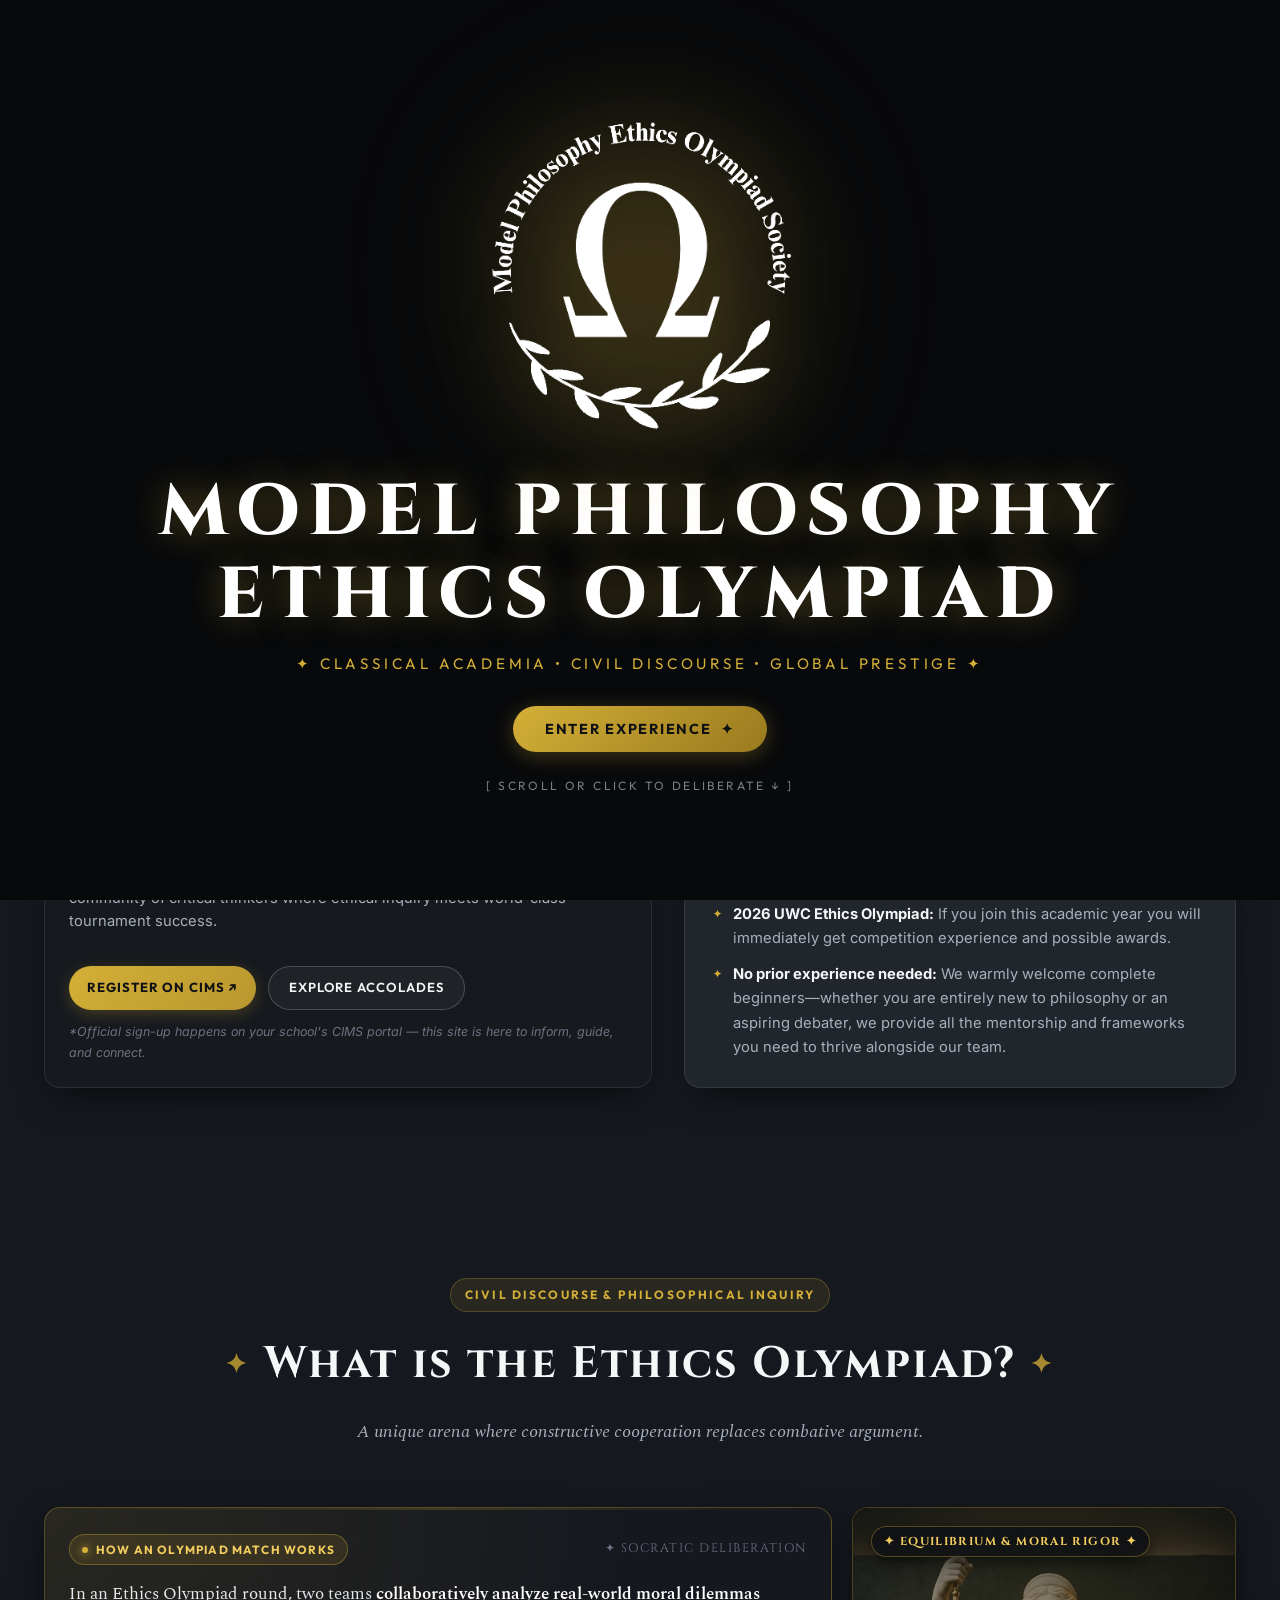
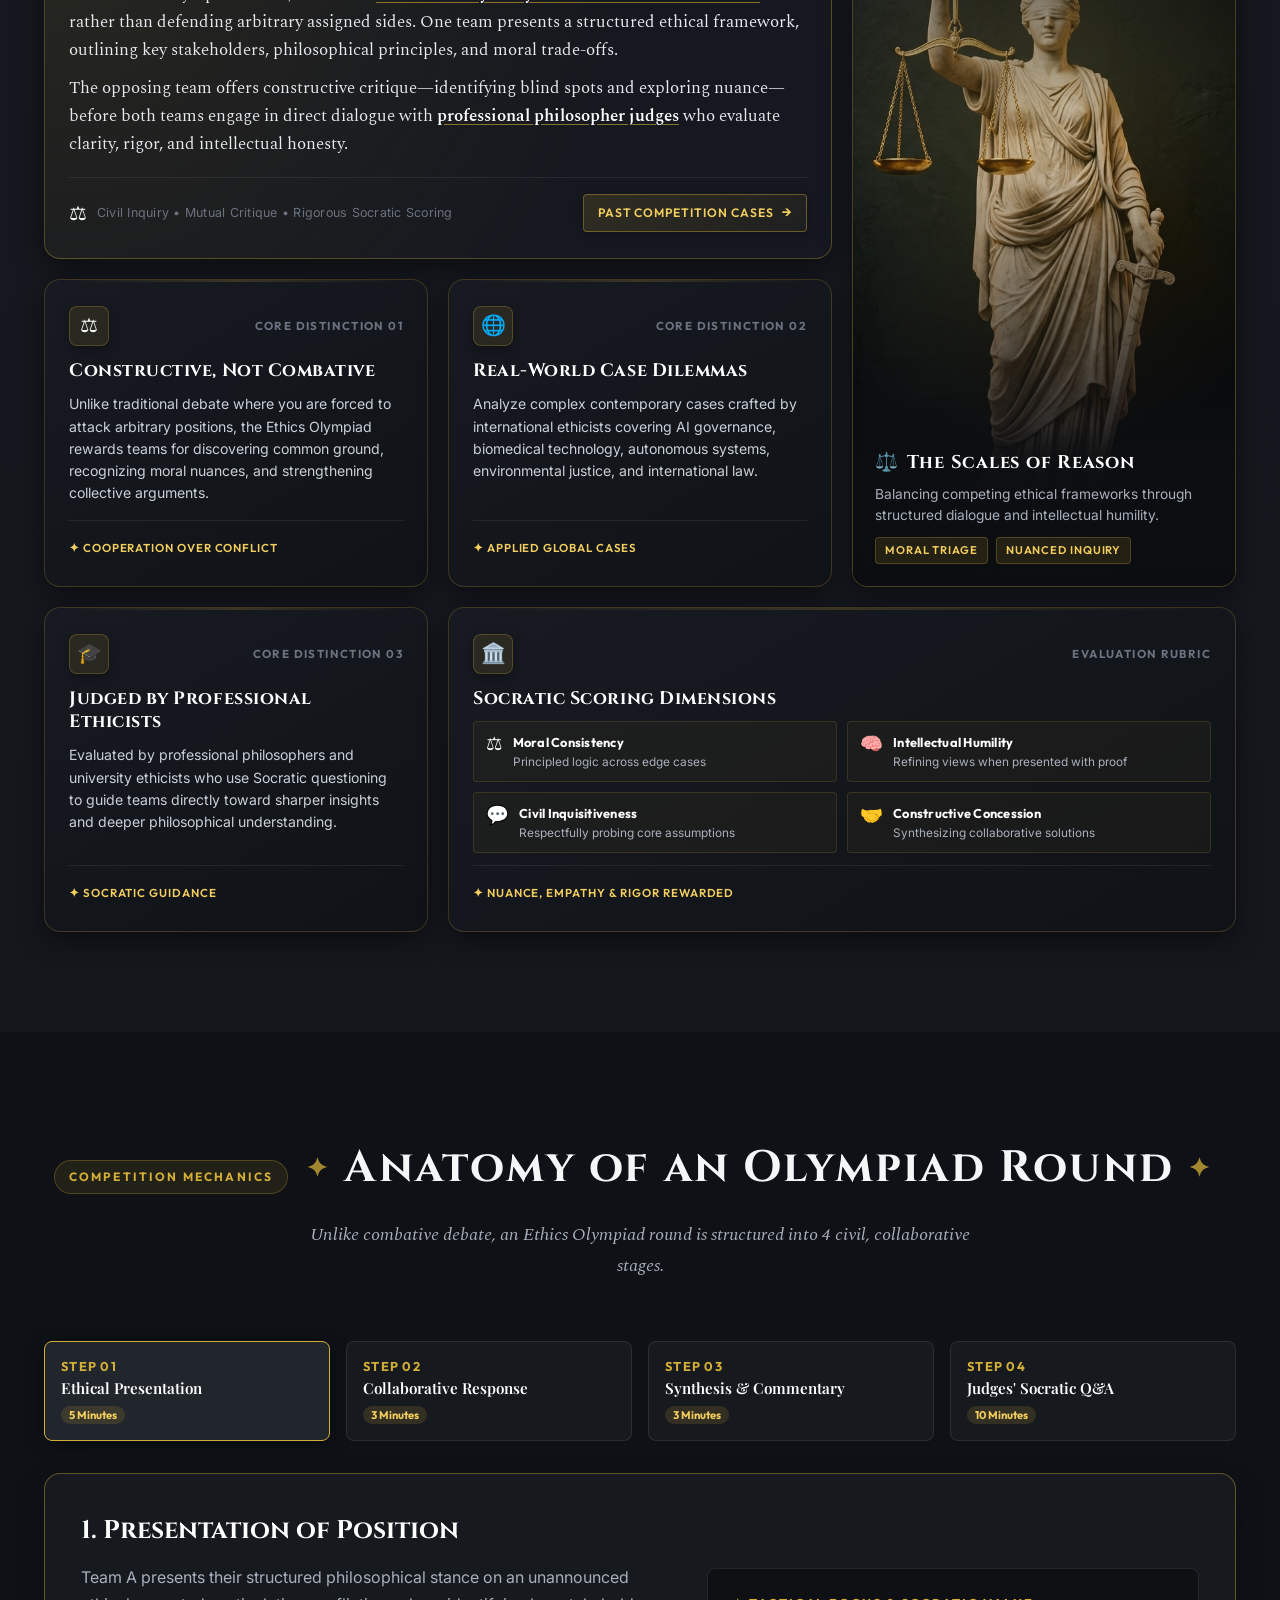
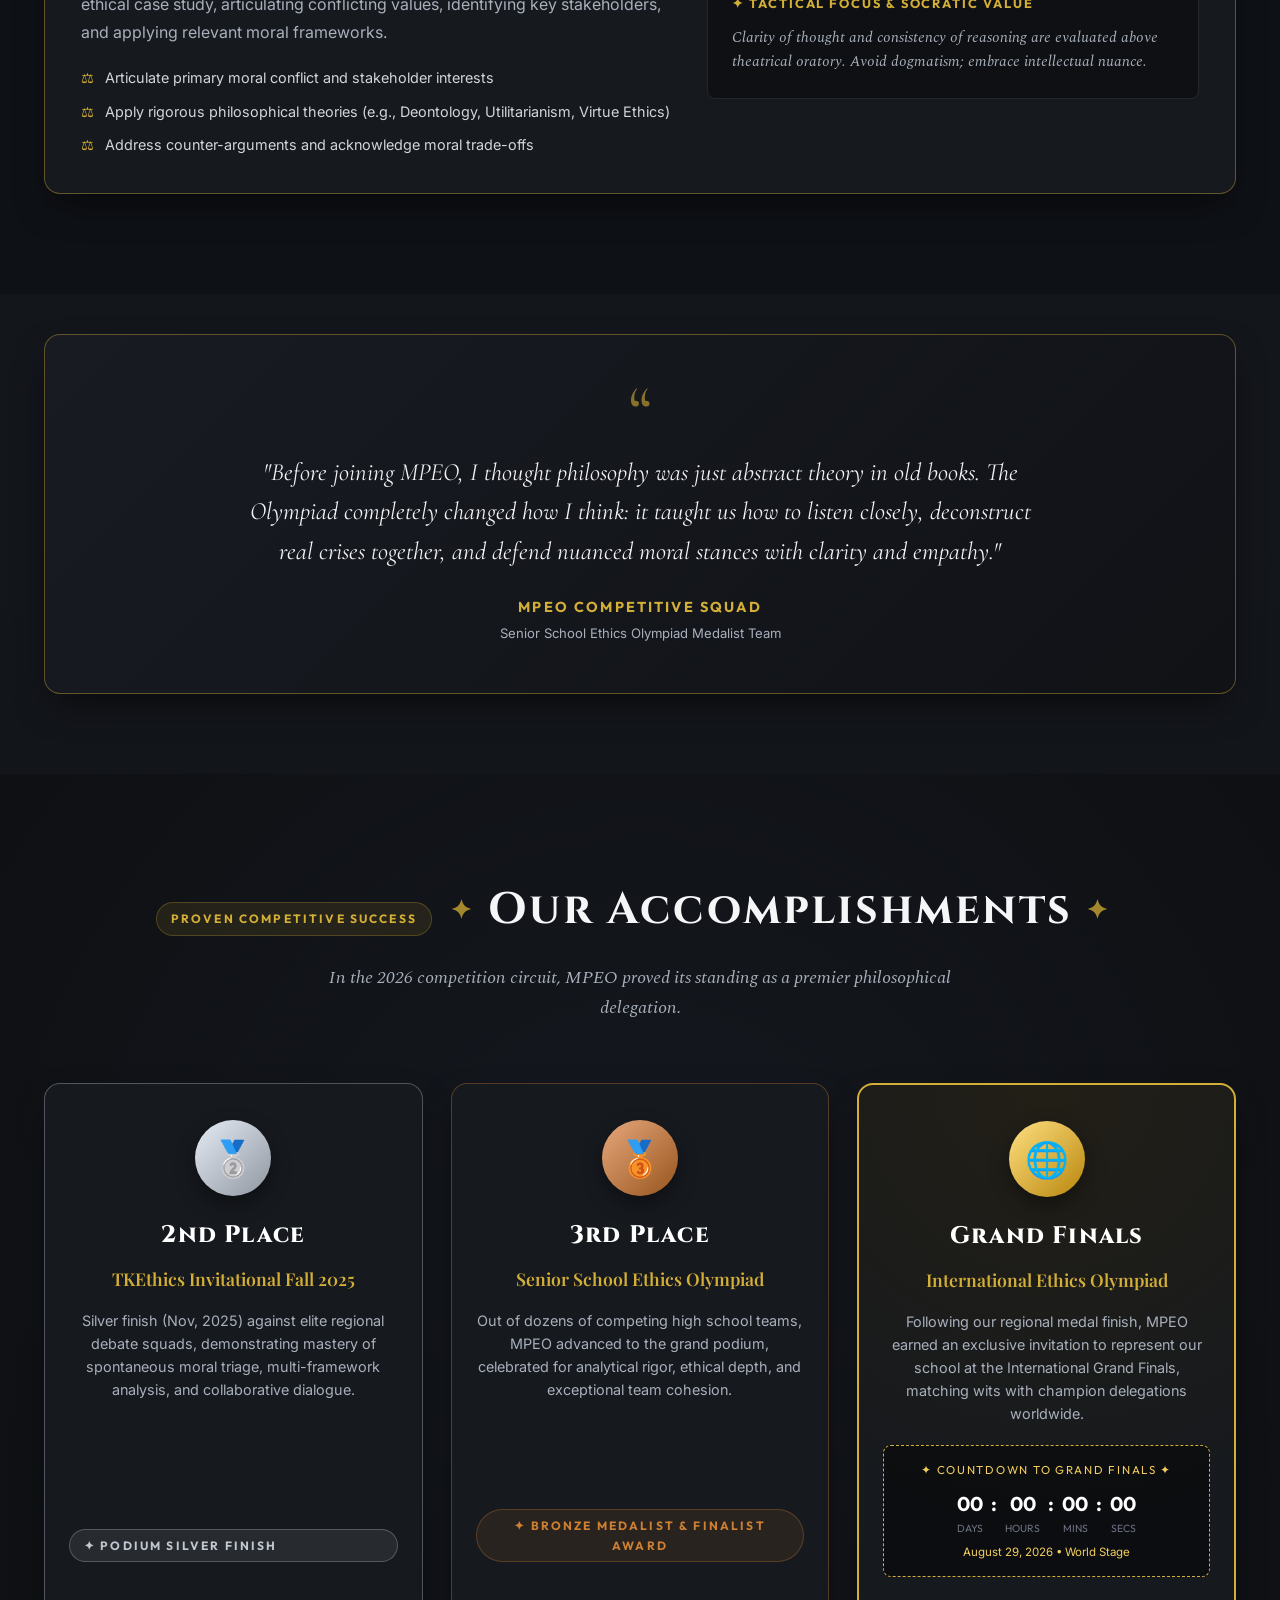
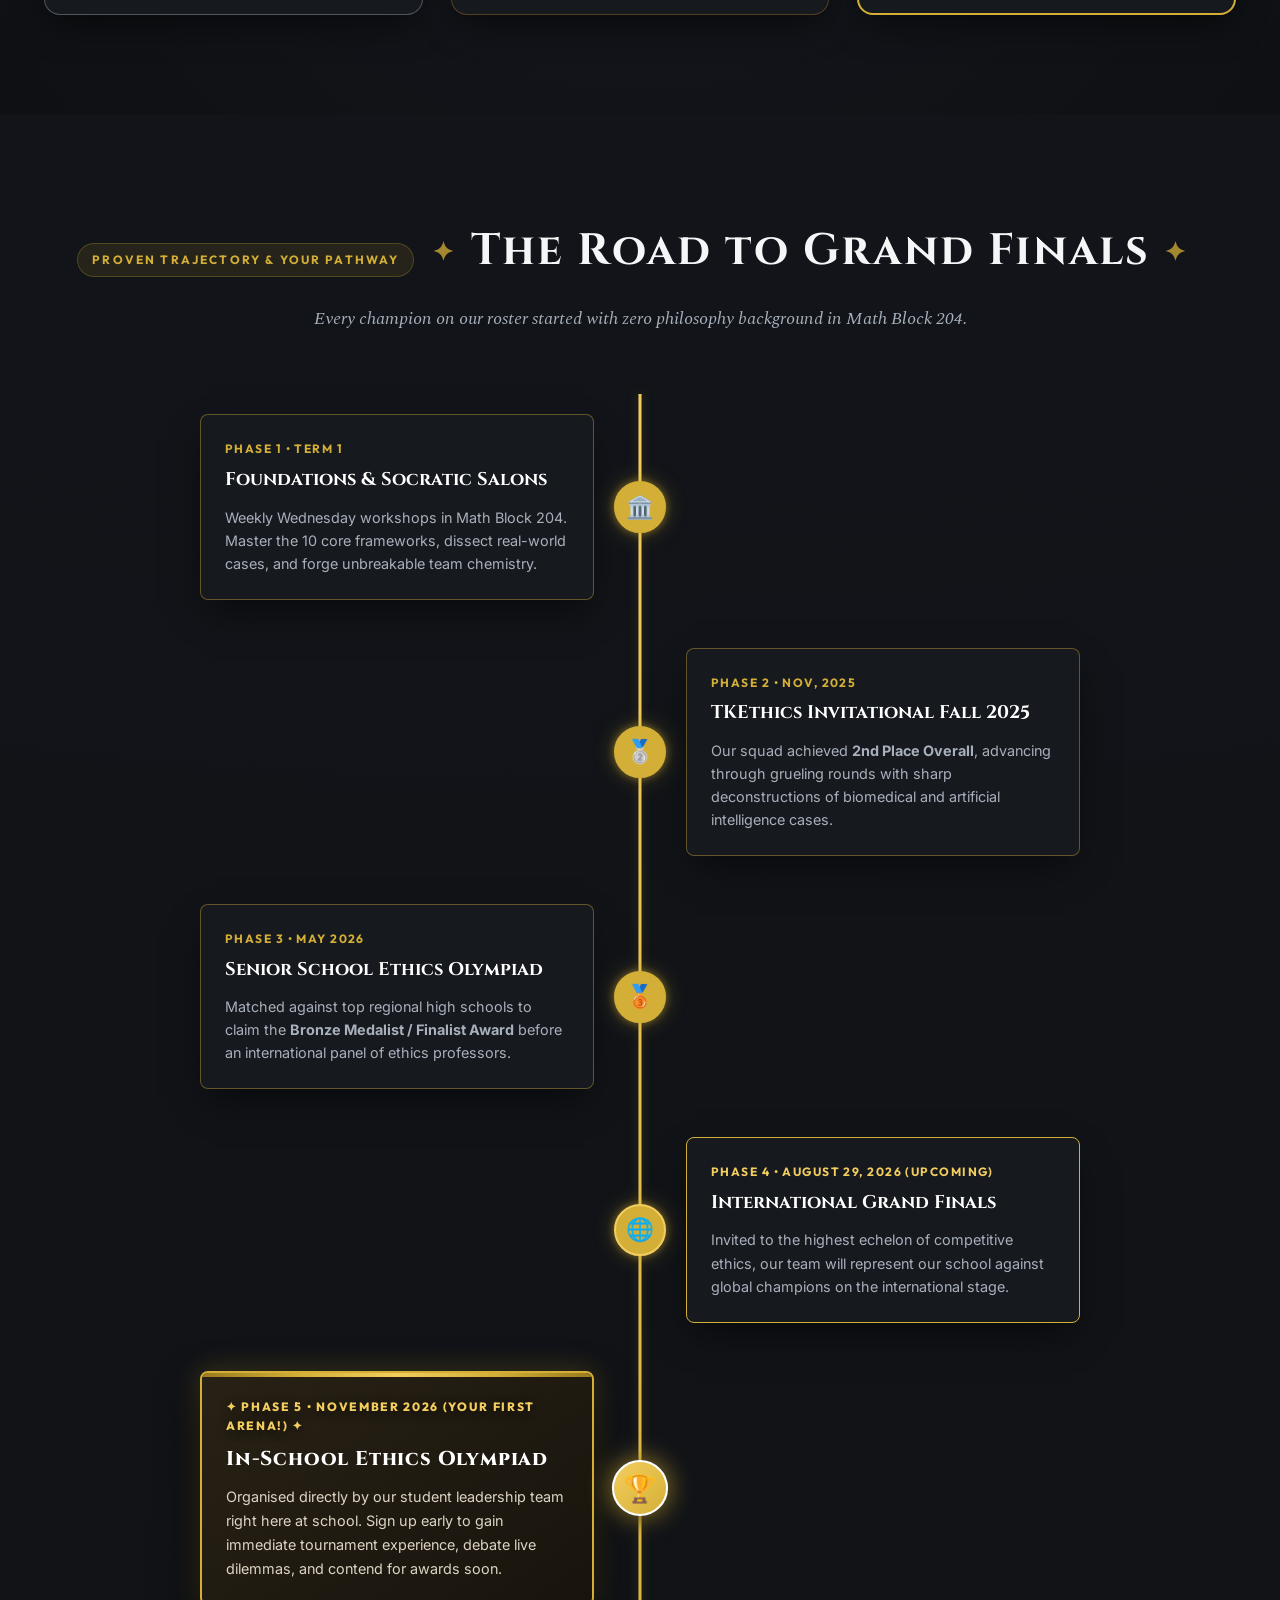
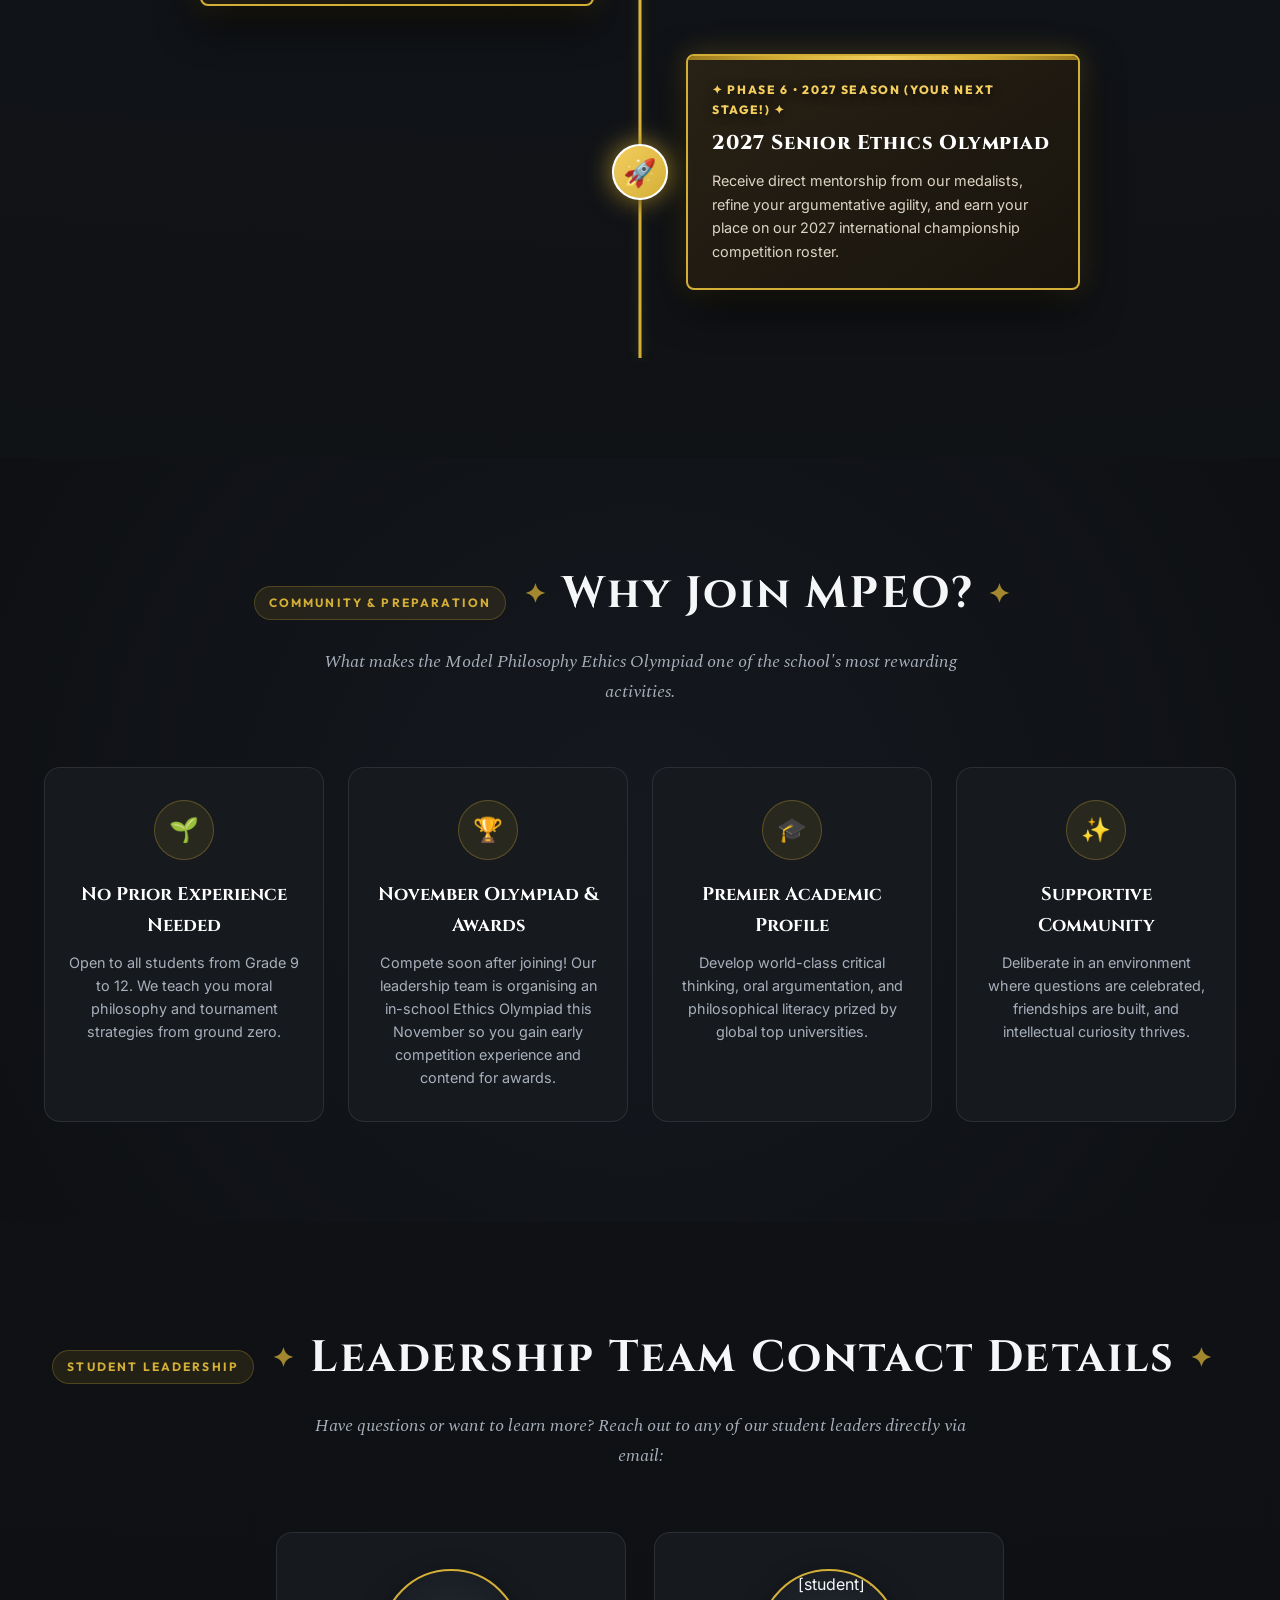
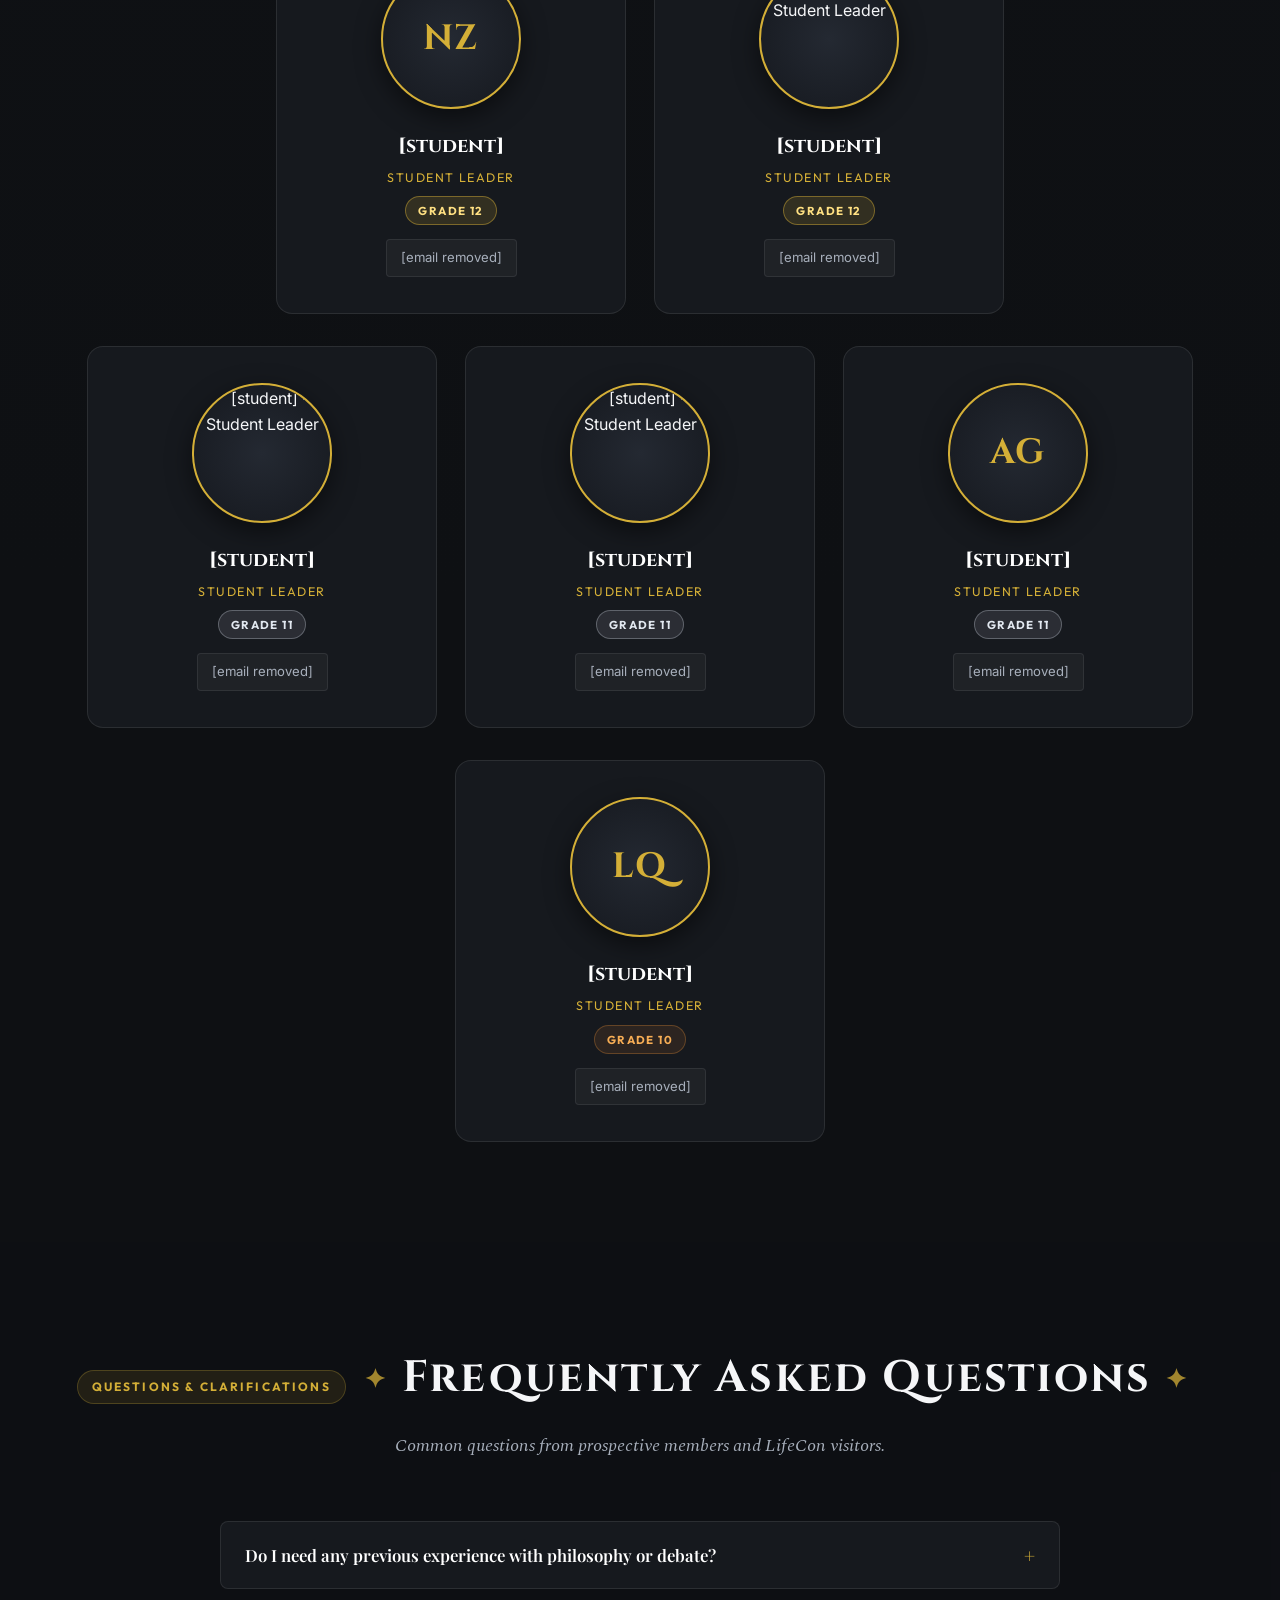
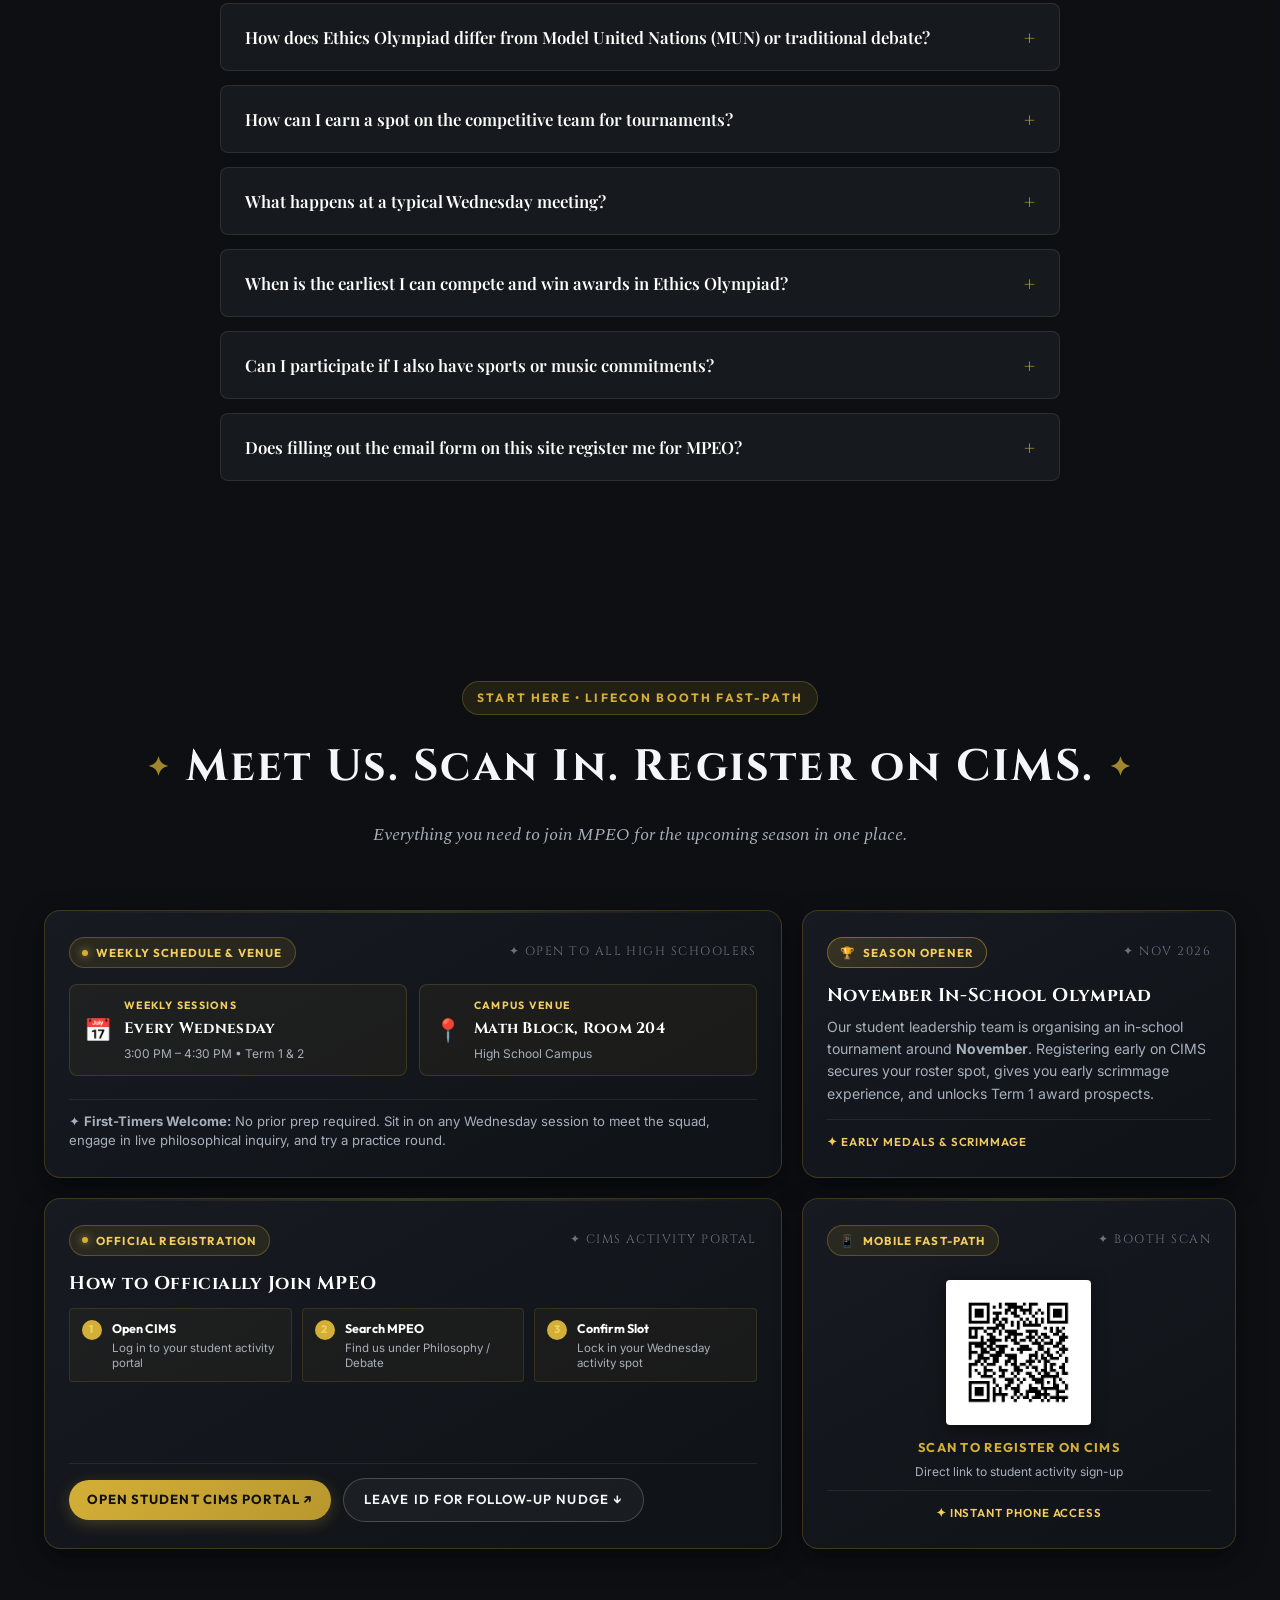
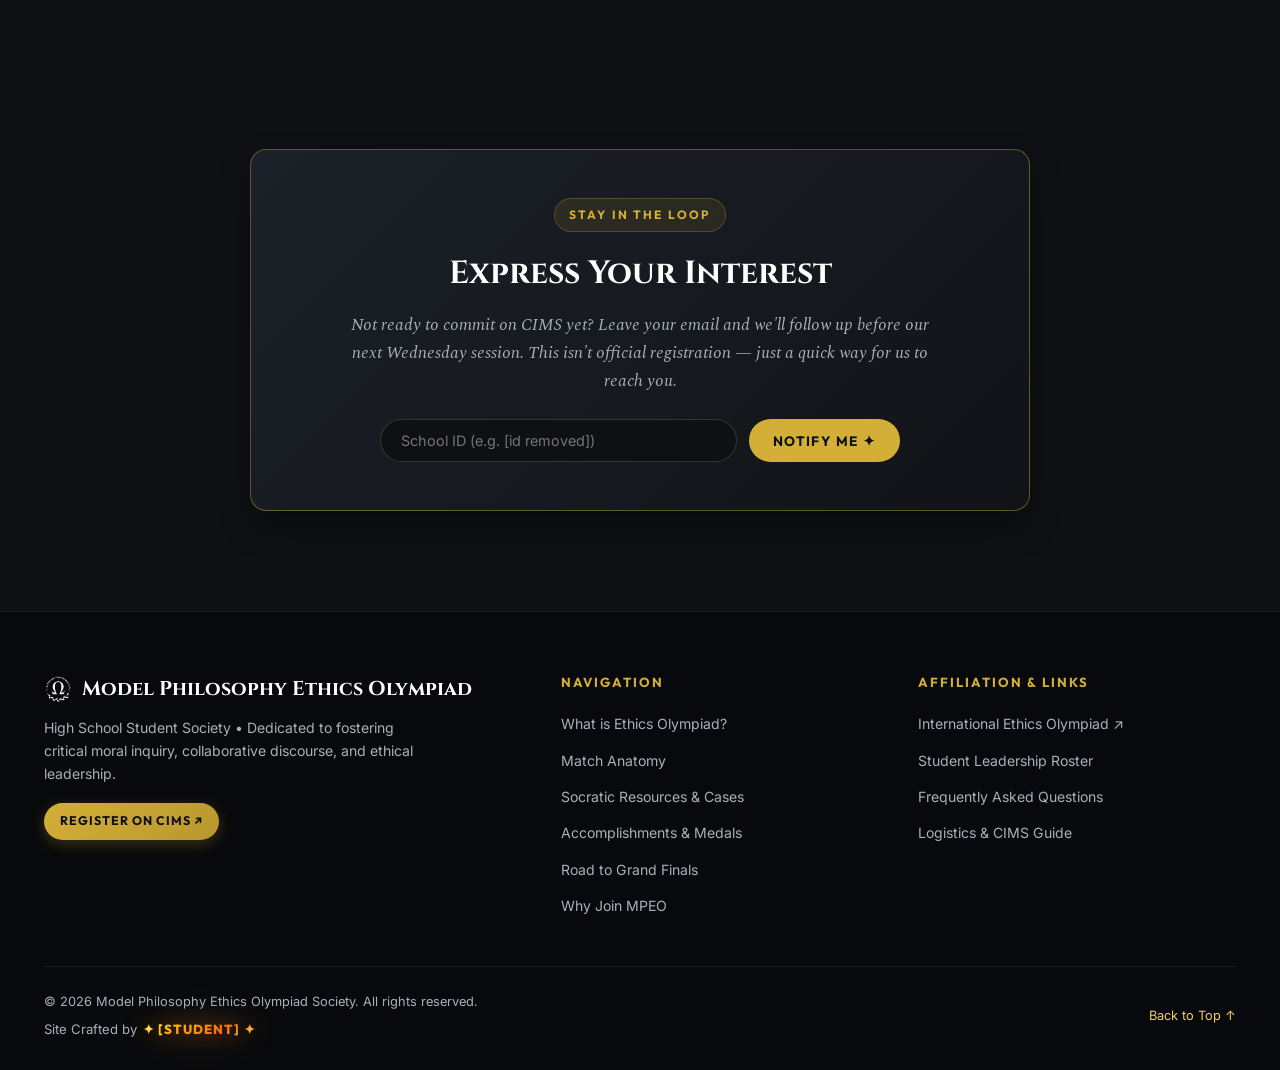
==== commit d722804d: "perf: optimize team squad & hero images with responsive srcset, add prefers-reduced-motion styles" ====
--- a/index.html
+++ b/index.html
@@ -109,7 +109,14 @@
           <div class="hero-spotlight-card">
             <div>
               <div class="hero-image-frame">
-                <img src="assets/team-squad.png" alt="MPEO Competitive Squad Season 2026" loading="eager">
+                <img
+                  src="assets/team-squad-800.jpg"
+                  srcset="assets/team-squad-480.jpg 480w, assets/team-squad-800.jpg 800w, assets/team-squad-1200.jpg 1200w"
+                  sizes="(max-width: 720px) 100vw, 560px"
+                  alt="MPEO Competitive Squad Season 2026"
+                  loading="eager"
+                  fetchpriority="high"
+                >
                 <div class="hero-image-overlay-tag">
                   ✦ MPEO Competitive Squad — 2026 Season
                 </div>
--- a/style.css
+++ b/style.css
@@ -2391,6 +2391,7 @@
   text-transform: uppercase;
   background: linear-gradient(135deg, #FFF176 0%, #FFB300 28%, #FF6D00 68%, #FFD54F 100%);
   -webkit-background-clip: text;
+  background-clip: text;
   -webkit-text-fill-color: transparent;
   filter: drop-shadow(0 0 10px rgba(255, 109, 0, 0.55)) drop-shadow(0 0 20px rgba(212, 175, 55, 0.4));
   display: inline-block;
@@ -2434,6 +2435,19 @@
   }
   60% {
     transform: translateY(-4px);
+  }
+}
+
+/* Reduced motion: freeze the ambient glow/bounce loops. These are the only
+   infinite-running CSS animations on the site; app.js already computes
+   isLiteMode from this same media query but nothing in this stylesheet
+   consumed it, so these kept looping regardless of the visitor's setting. */
+@media (prefers-reduced-motion: reduce) {
+  .splash-crest,
+  .splash-scroll-prompt,
+  .badge-dot,
+  .award-medal-badge.gold {
+    animation: none !important;
   }
 }
 
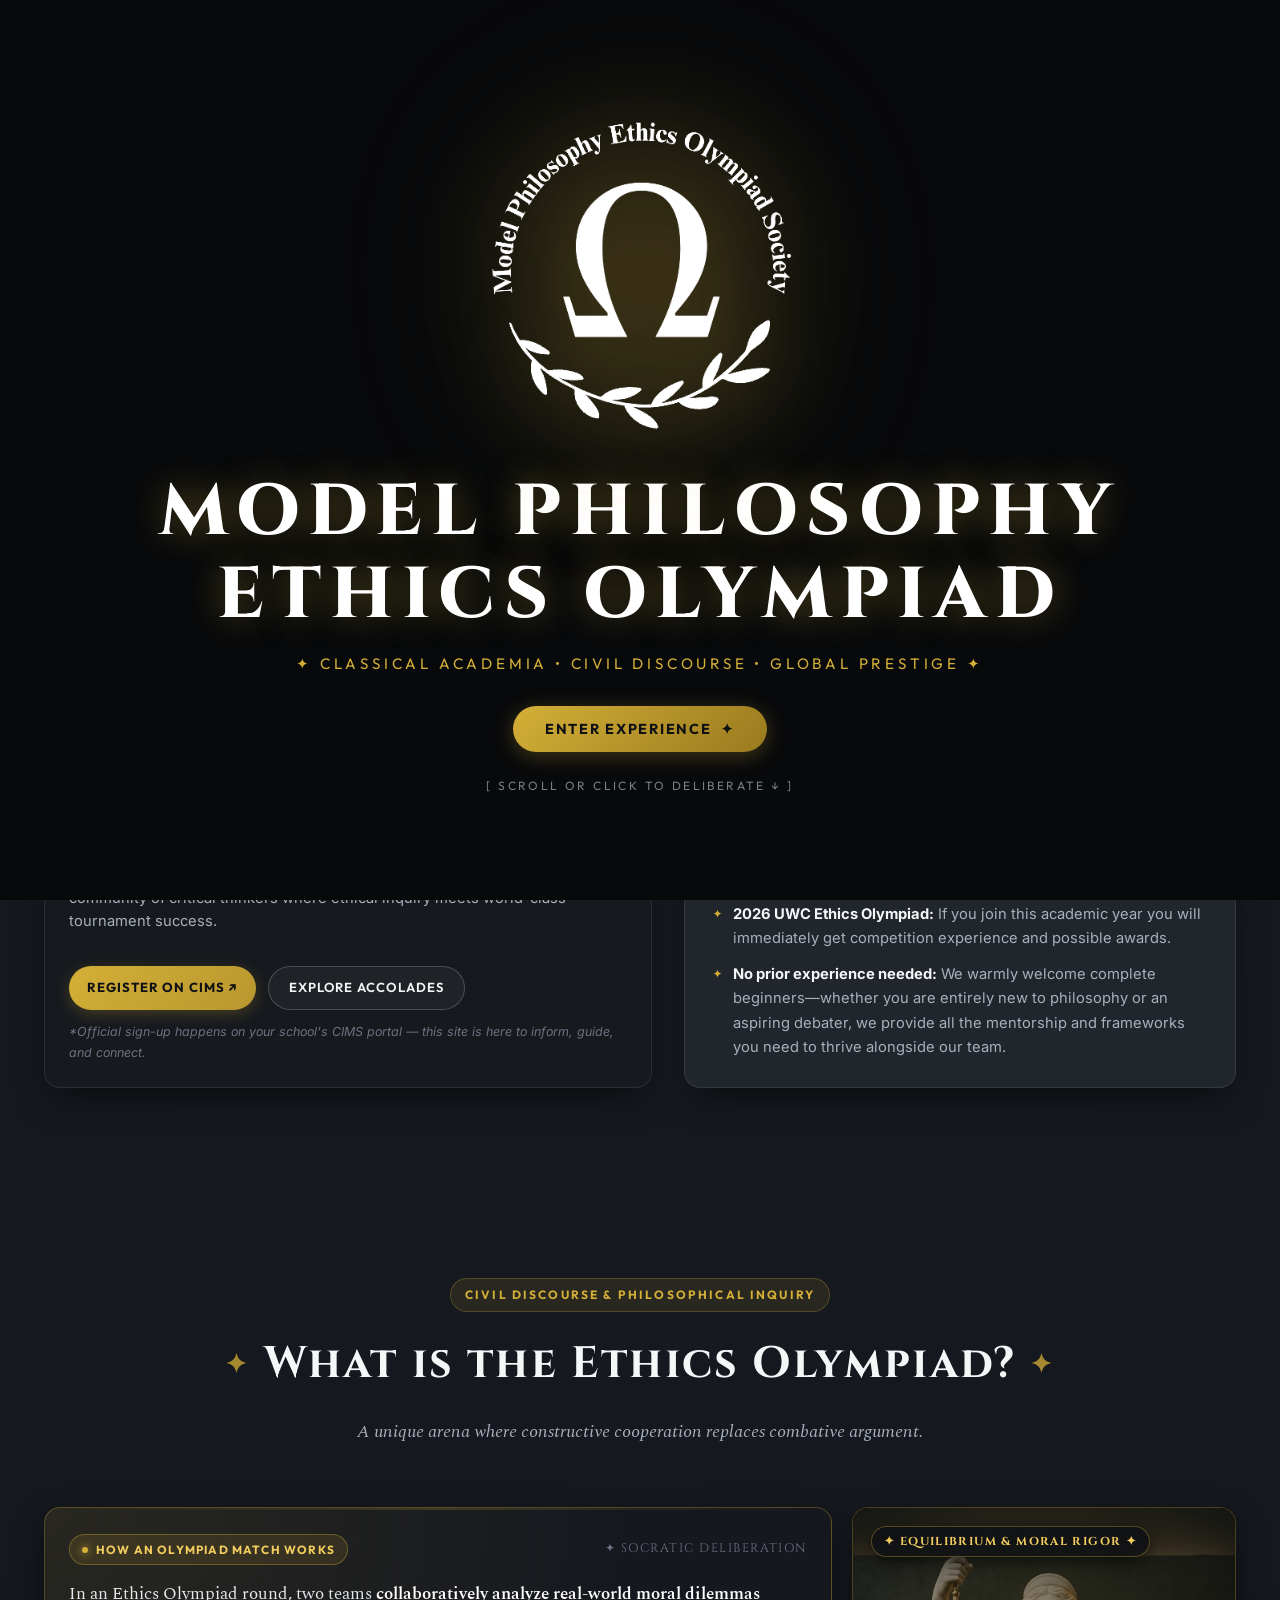
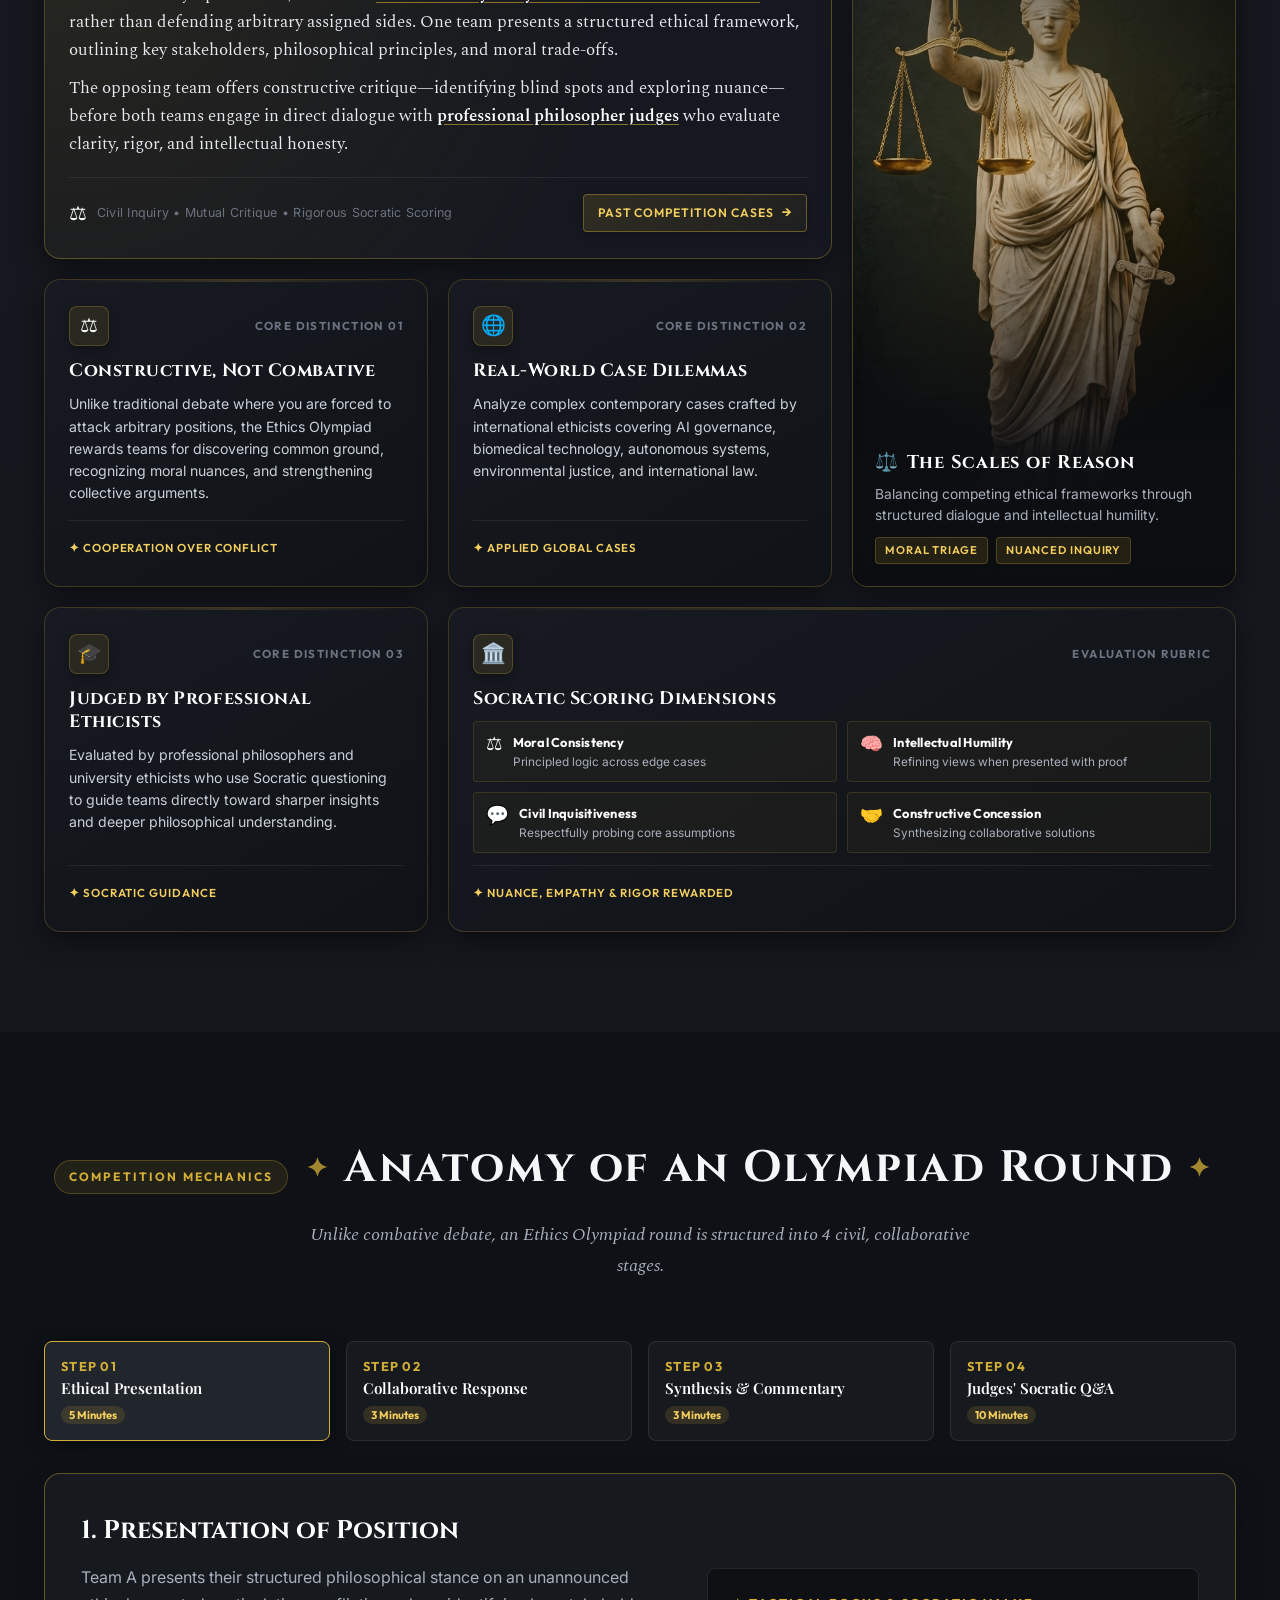
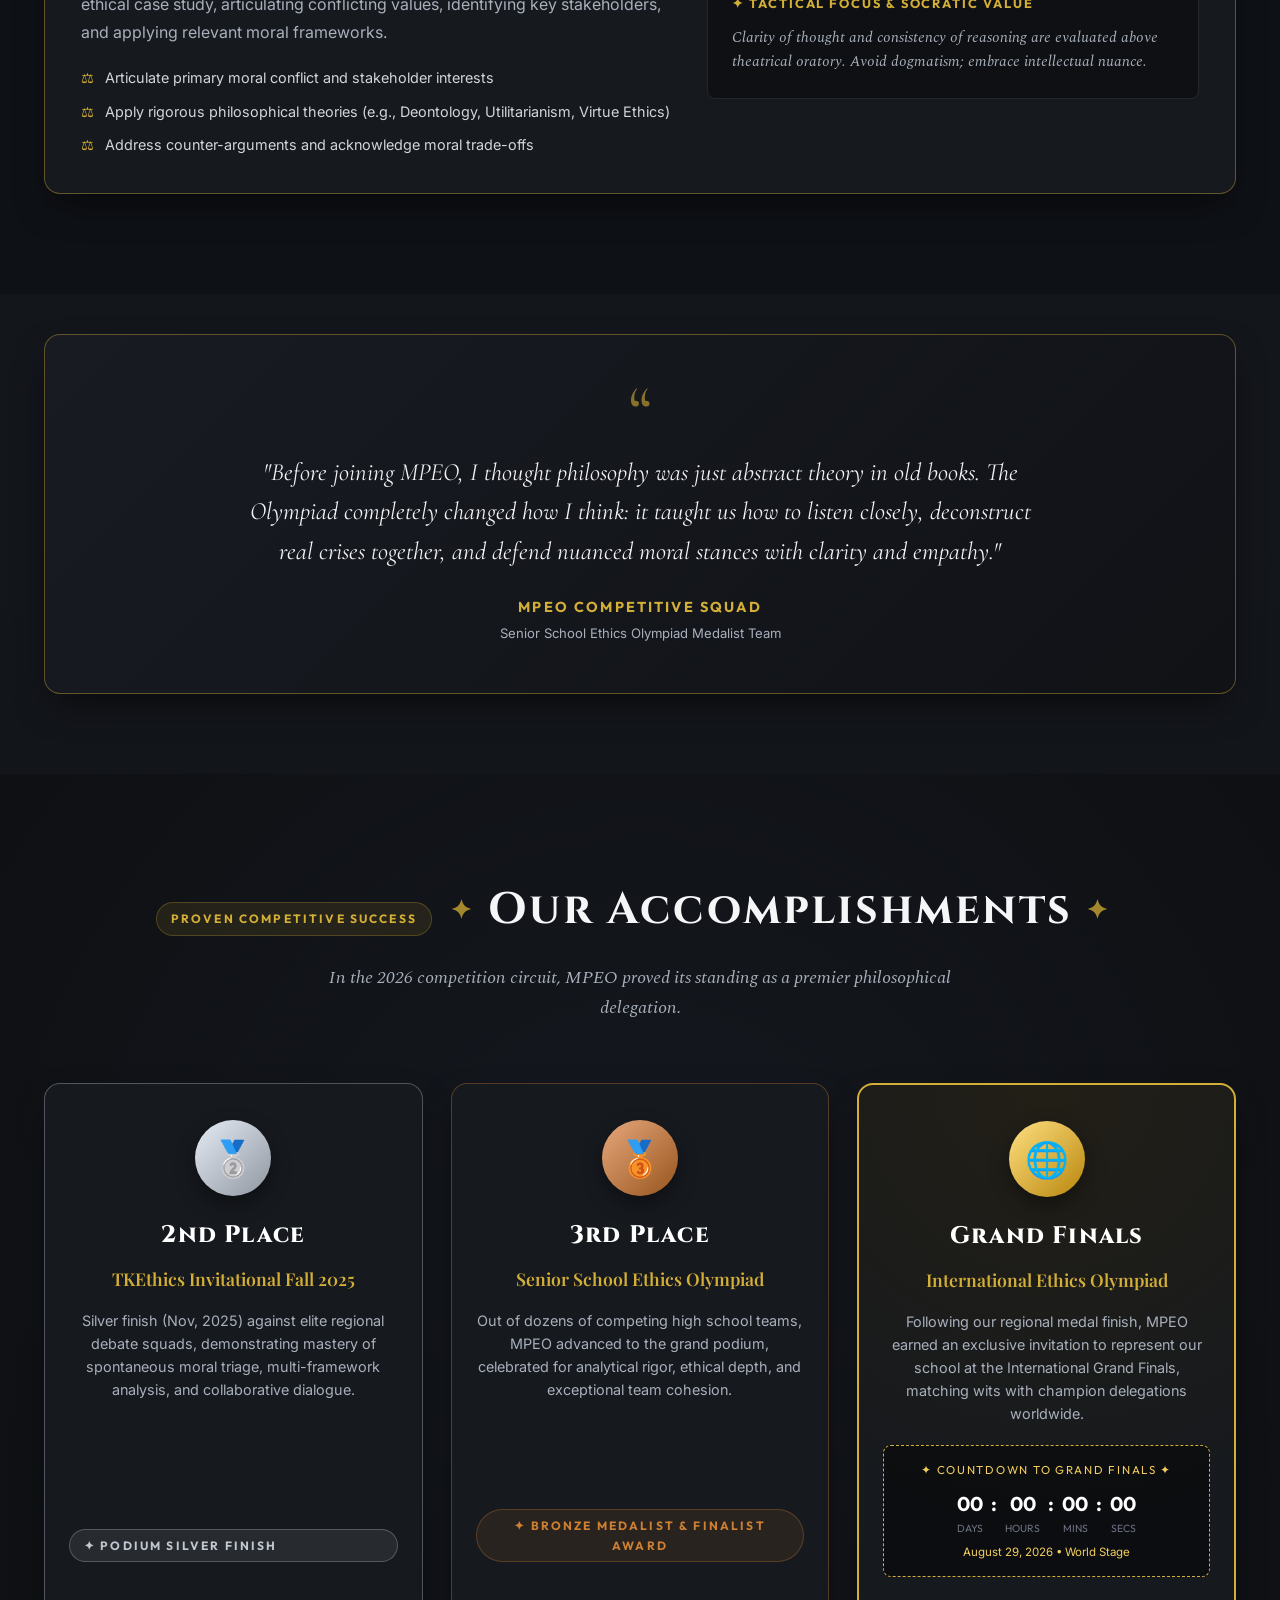
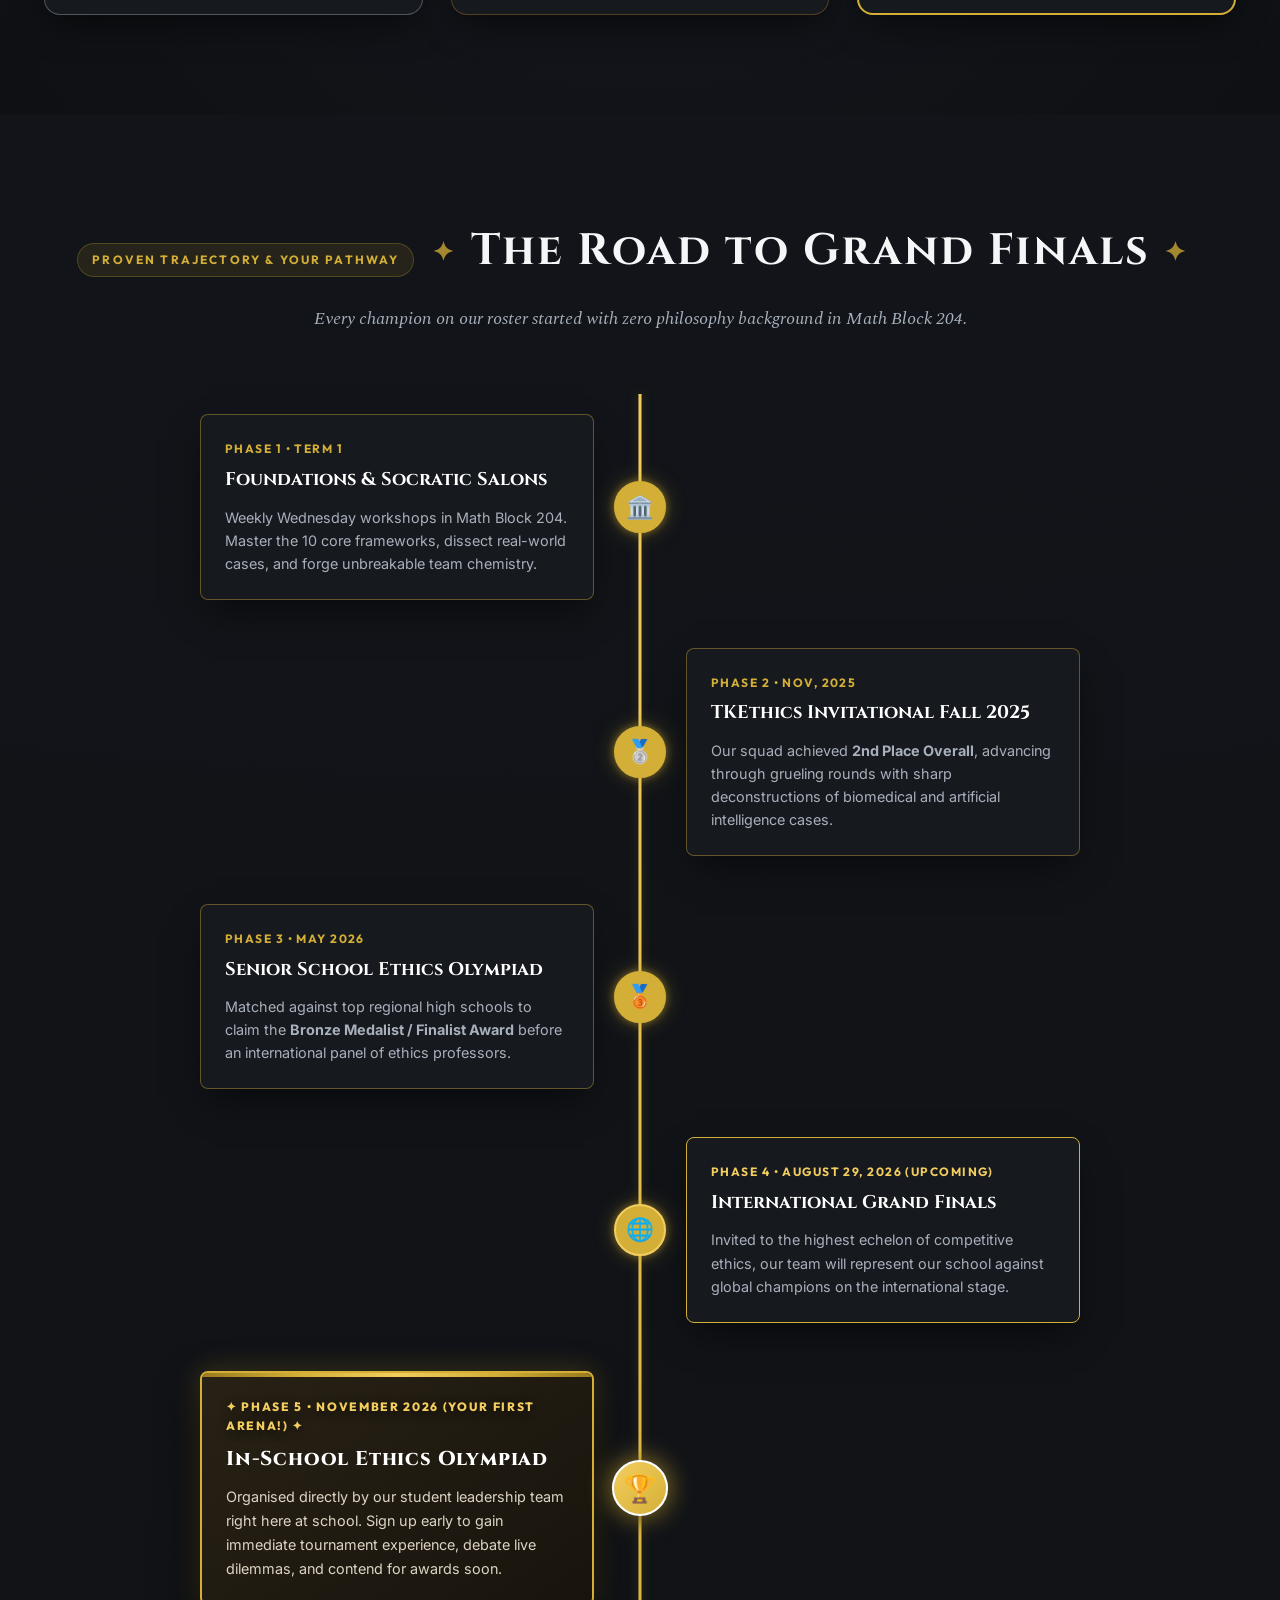
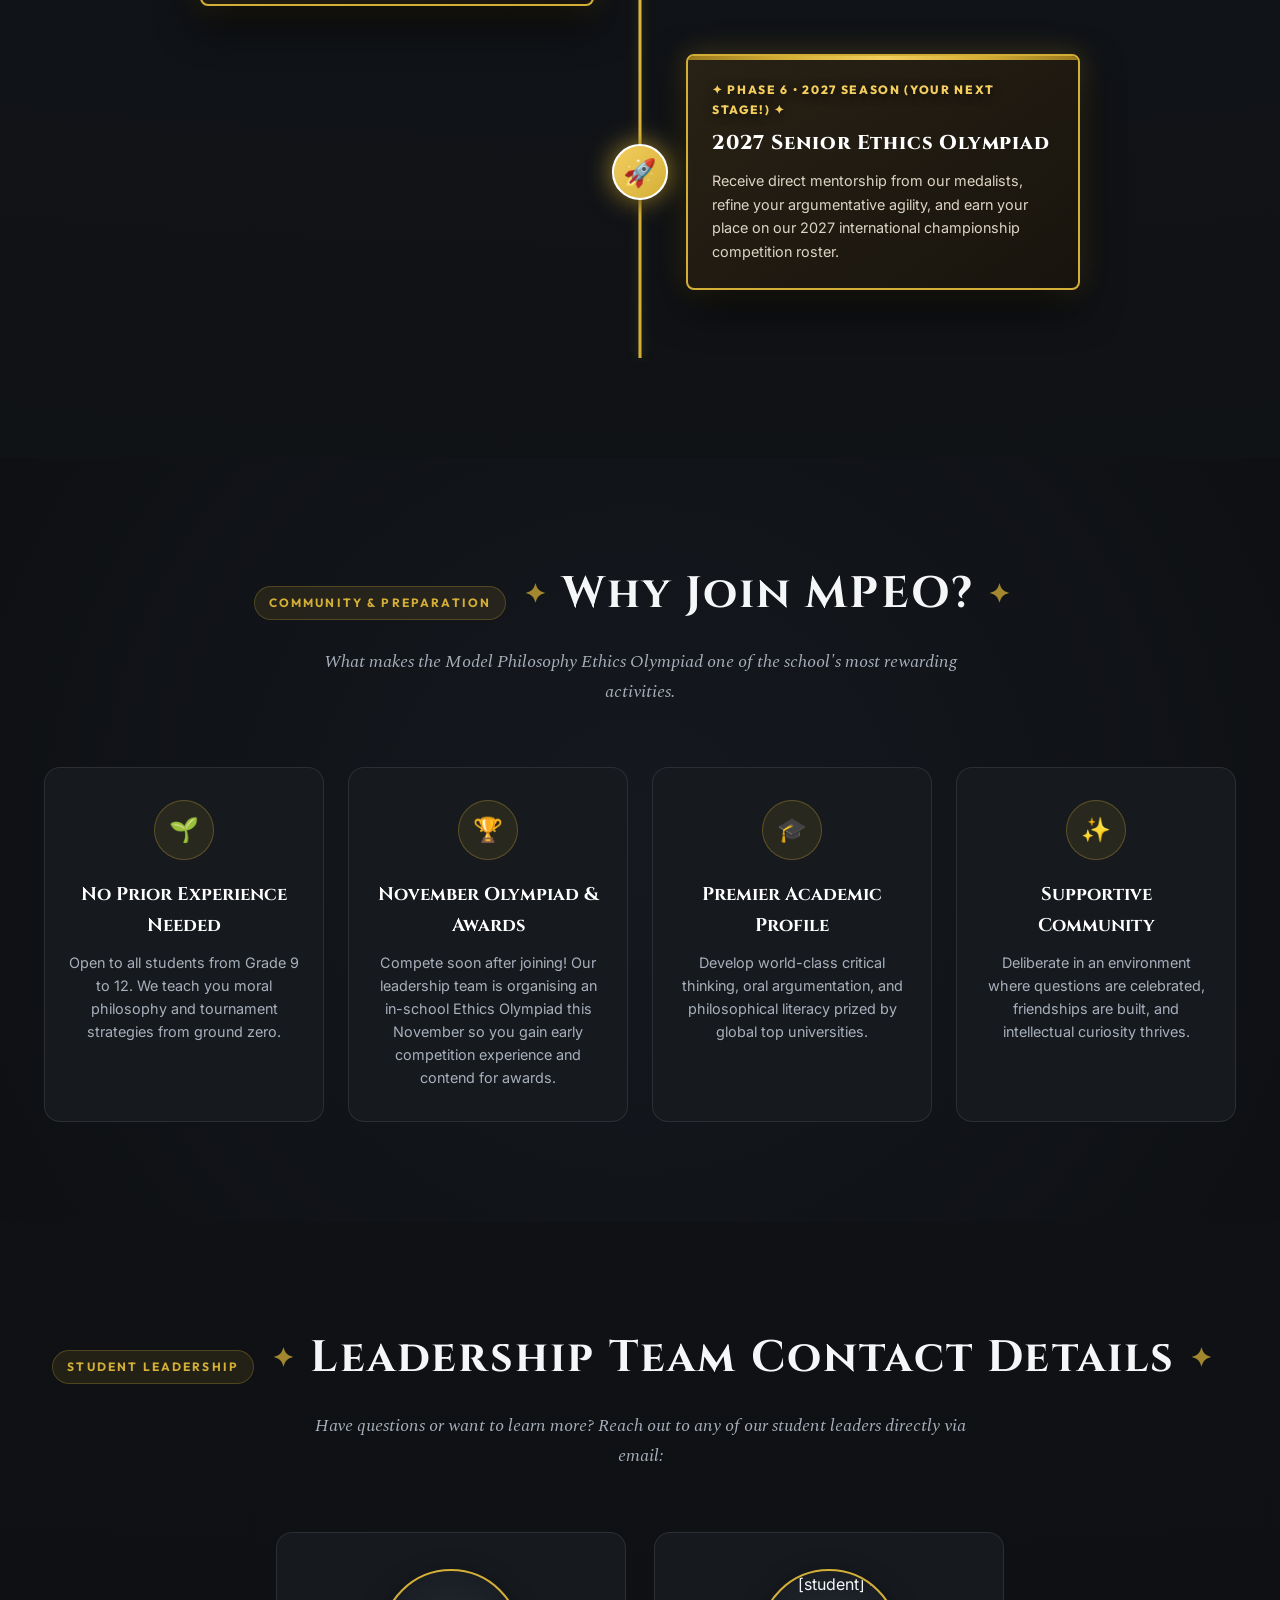
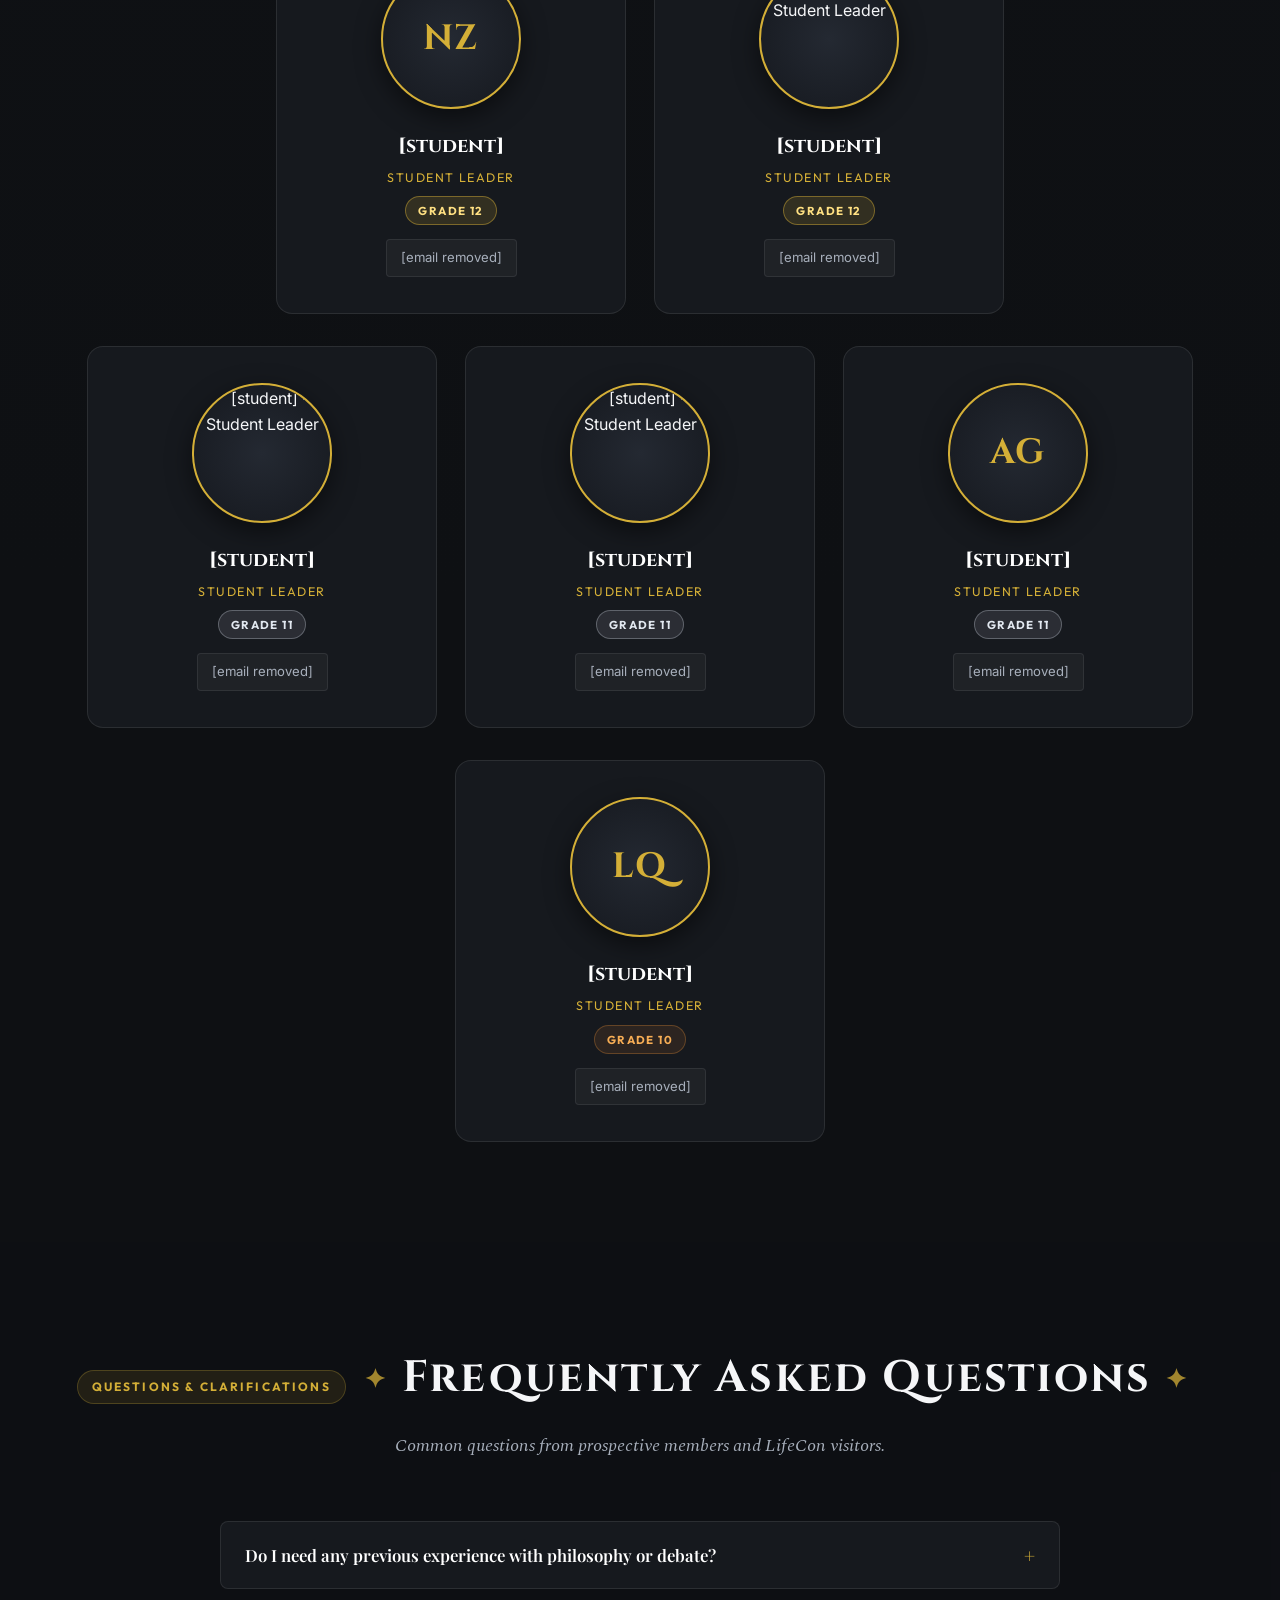
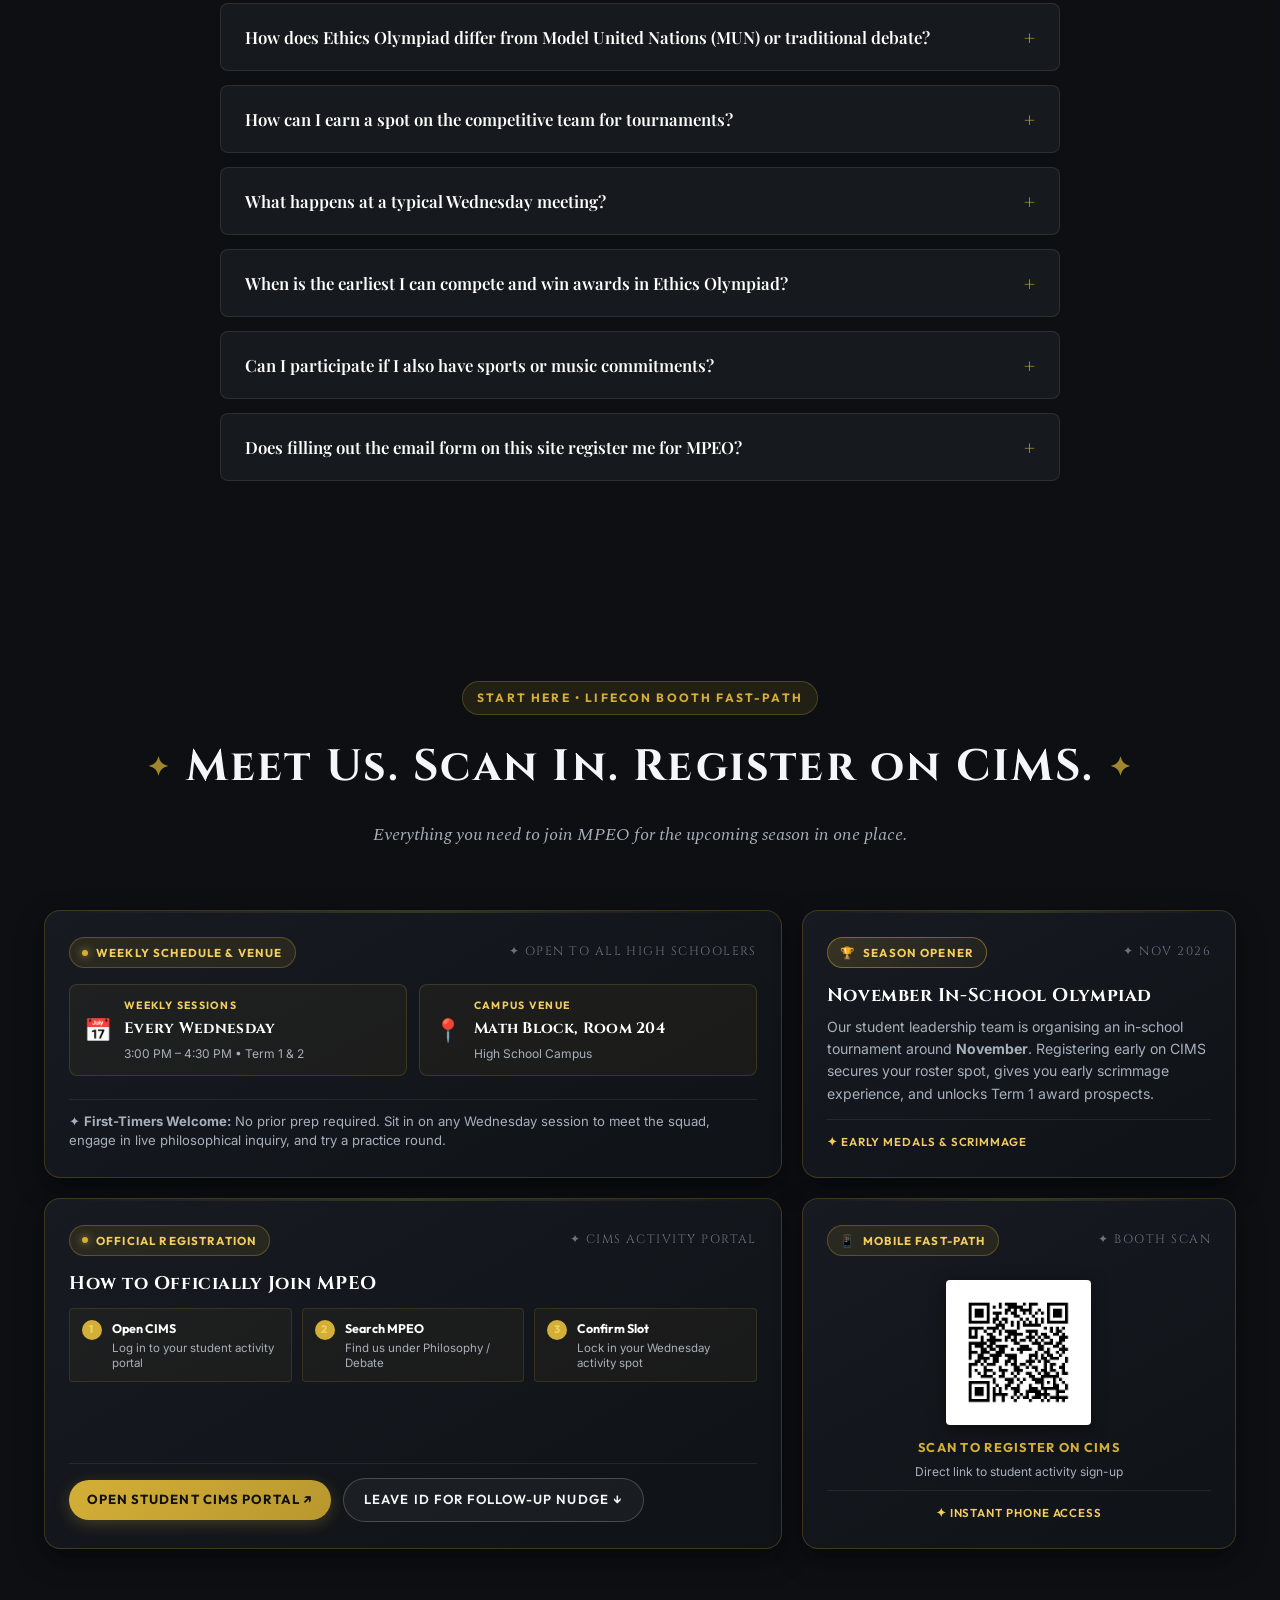
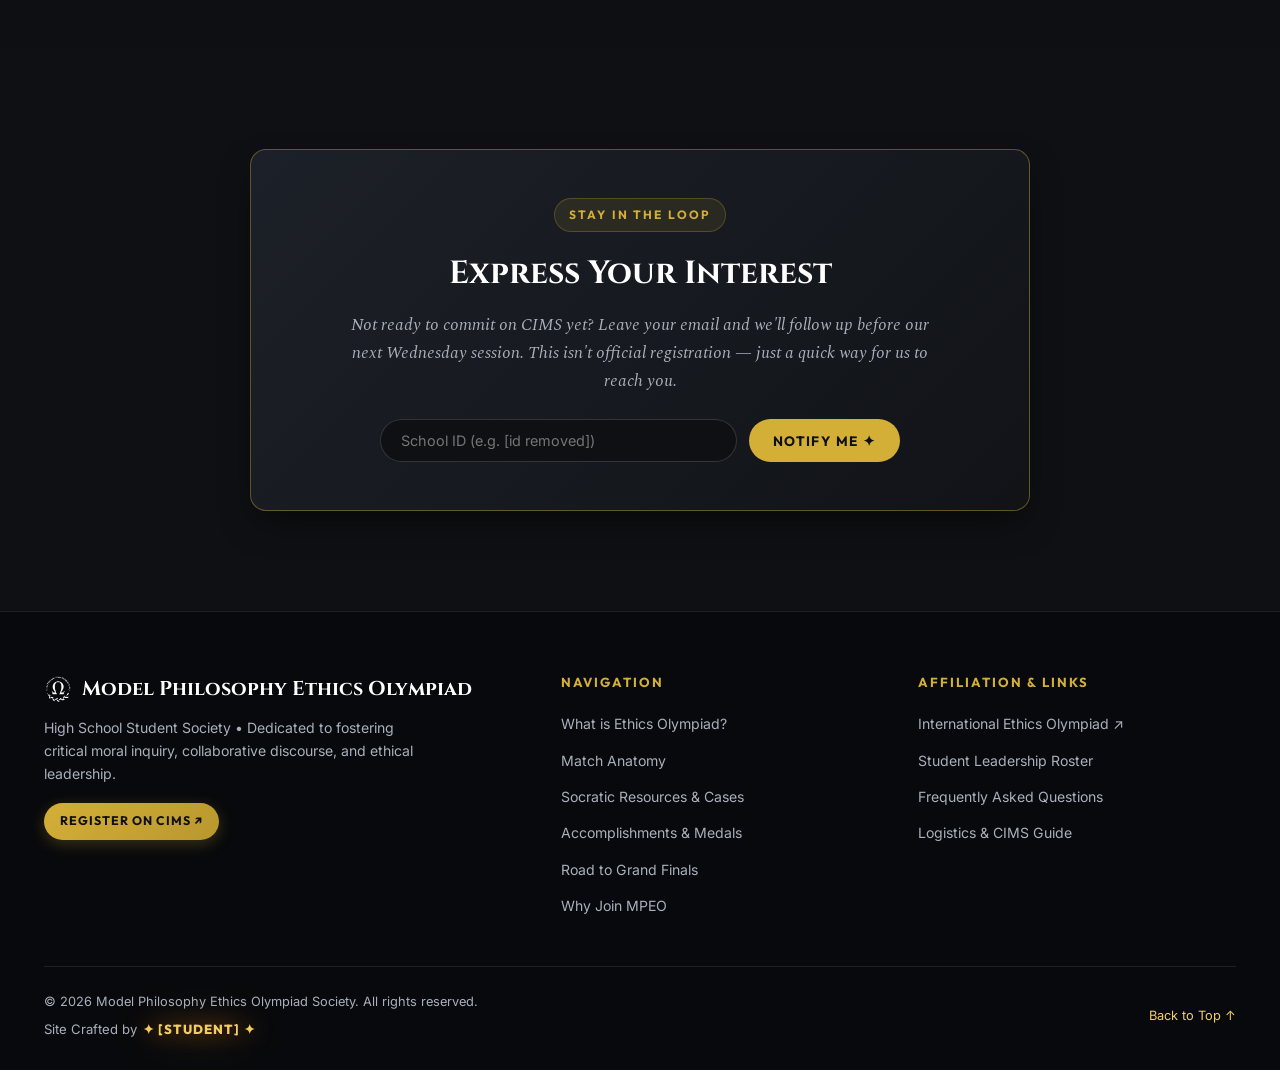
==== commit 569d94b6: "polish: fix a11y gaps, remove anti-patterns, strip ~1.8k lines of dead CSS Accessibility: - Add :foc" ====
--- a/index.html
+++ b/index.html
@@ -47,7 +47,7 @@
   <aside id="splash-screen" role="region" aria-label="Introductory splash screen">
     <img src="assets/omega-crest.png?v=3" alt="MPEO Omega Emblem" class="splash-crest">
     <div class="splash-title-container">
-      <h1 class="splash-title">Model Philosophy<br>Ethics Olympiad</h1>
+      <p class="splash-title">Model Philosophy<br>Ethics Olympiad</p>
       <p class="splash-subtitle">✦ Classical Academia • Civil Discourse • Global Prestige ✦</p>
     </div>
     <button type="button" class="splash-cta-btn" id="splash-enter-btn" aria-label="Enter MPEO Experience">
@@ -959,11 +959,11 @@
           </p>
 
           <form class="interest-form" id="interest-form">
-            <input type="text" class="interest-input" id="interest-email" placeholder="School ID (e.g. [id removed])" required>
+            <input type="text" class="interest-input" id="interest-email" aria-label="School ID or email address" placeholder="School ID (e.g. [id removed])" required>
             <button type="submit" class="interest-submit-btn" id="interest-submit-btn">Notify Me ✦</button>
           </form>
 
-          <div class="form-status-msg" id="interest-status"></div>
+          <div class="form-status-msg" id="interest-status" role="status" aria-live="polite"></div>
         </div>
       </div>
     </section>
--- a/style.css
+++ b/style.css
@@ -110,7 +110,6 @@
 button {
   cursor: pointer;
   border: none;
-  outline: none;
   font-family: inherit;
 }
 
@@ -118,6 +117,18 @@
   max-width: 100%;
   height: auto;
   display: block;
+}
+
+/* Keyboard focus indicator. The default UA outline was being suppressed on
+   every button with no replacement; this restores a visible ring for
+   keyboard navigation only (mouse/touch focus stays clean). */
+a:focus-visible,
+button:focus-visible,
+input:focus-visible,
+[tabindex]:focus-visible {
+  outline: 2px solid var(--color-gold-hover);
+  outline-offset: 3px;
+  border-radius: 4px;
 }
 
 /* --- Container & Grid Utilities --- */
@@ -288,32 +299,12 @@
   letter-spacing: 0.2em;
   color: var(--color-text-secondary);
   opacity: 0.7;
-  animation: bounce 2s infinite;
+  animation: scroll-prompt-nudge 2s cubic-bezier(0.25, 1, 0.5, 1) infinite alternate;
 }
 
 /* ==========================================================================
    HEADER & STICKY NAVBAR
    ========================================================================== */
-.top-announcement-bar {
-  background: #0B0D10;
-  border-bottom: 1px solid var(--color-border-subtle);
-  font-family: var(--font-badge);
-  font-size: 0.75rem;
-  font-weight: 600;
-  letter-spacing: 0.15em;
-  color: var(--color-text-secondary);
-  text-align: center;
-  padding: 8px 16px;
-  display: flex;
-  justify-content: center;
-  align-items: center;
-  gap: 16px;
-}
-
-.top-announcement-bar span.gold-highlight {
-  color: var(--color-gold-primary);
-}
-
 .navbar {
   position: sticky;
   top: 0;
@@ -1909,50 +1900,9 @@
   line-height: 1.6;
 }
 
-/* ==========================================================================
-   SECTION 9: TOPICS & CURRICULUM GRID (10 MODULES)
-   ========================================================================== */
-.curriculum-grid {
-  display: grid;
-  grid-template-columns: repeat(auto-fill, minmax(260px, 1fr));
-  gap: 20px;
-}
-
-.curriculum-card {
-  background: var(--color-bg-secondary);
-  border: 1px solid var(--color-border-subtle);
-  border-radius: var(--radius-md);
-  padding: 24px;
-  transition: var(--transition-fast);
-  display: flex;
-  flex-direction: column;
-  justify-content: space-between;
-}
-
-.curriculum-card:hover {
-  border-color: var(--color-border-hover);
-  transform: translateY(-4px);
-  background: var(--color-bg-slate-card);
-}
-
-.curriculum-icon {
-  font-size: 1.75rem;
-  margin-bottom: 12px;
-}
-
-.curriculum-title {
-  font-family: var(--font-display);
-  font-size: 1.05rem;
-  font-weight: 700;
-  color: var(--color-gold-primary);
-  margin-bottom: 8px;
-}
-
-.curriculum-desc {
-  font-size: 0.88rem;
-  color: var(--color-text-secondary);
-  line-height: 1.55;
-}
+/* [Removed 2026-08-18] SECTION 9: TOPICS & CURRICULUM GRID — no longer
+   rendered in index.html; the 10-framework curriculum content isn't
+   present there under any class name. */
 
 /* ==========================================================================
    SECTION 10: SOCIETY HIGHLIGHTS & WHY JOIN MPEO
@@ -2389,10 +2339,7 @@
   font-weight: 800;
   letter-spacing: 0.08em;
   text-transform: uppercase;
-  background: linear-gradient(135deg, #FFF176 0%, #FFB300 28%, #FF6D00 68%, #FFD54F 100%);
-  -webkit-background-clip: text;
-  background-clip: text;
-  -webkit-text-fill-color: transparent;
+  color: var(--color-gold-hover);
   filter: drop-shadow(0 0 10px rgba(255, 109, 0, 0.55)) drop-shadow(0 0 20px rgba(212, 175, 55, 0.4));
   display: inline-block;
   transition: var(--transition-fast);
@@ -2426,19 +2373,18 @@
   }
 }
 
-@keyframes bounce {
-  0%, 20%, 50%, 80%, 100% {
+@keyframes scroll-prompt-nudge {
+  0% {
     transform: translateY(0);
-  }
-  40% {
-    transform: translateY(-8px);
-  }
-  60% {
-    transform: translateY(-4px);
-  }
-}
-
-/* Reduced motion: freeze the ambient glow/bounce loops. These are the only
+    opacity: 0.7;
+  }
+  100% {
+    transform: translateY(6px);
+    opacity: 0.4;
+  }
+}
+
+/* Reduced motion: freeze the ambient glow/nudge loops. These are the only
    infinite-running CSS animations on the site; app.js already computes
    isLiteMode from this same media query but nothing in this stylesheet
    consumed it, so these kept looping regardless of the visitor's setting. */
@@ -2617,893 +2563,15 @@
 }
 
 /* ==========================================================================
-   PAST COMPETITION CASES PAGE STYLES (cases.html)
+   [Removed 2026-08-18] ~890 lines of orphaned CSS from a pre-redesign
+   version of cases.html: breadcrumb bar, cases-hero, search/filter toolbar,
+   case-card grid, and the full "Interactive Case Dossier" modal (tabs,
+   scenario/stakeholders/frameworks/socratic-dialogue panes, footer nav),
+   plus the methodology grid. cases.html now uses the resources.css-based
+   bento layout; none of these selectors matched any markup in index.html,
+   cases.html, resources.css, app.js, or cases.js. Verified via full
+   cross-reference before deletion.
    ========================================================================== */
-
-/* Breadcrumb Bar */
-.cases-breadcrumb-bar {
-  background: rgba(14, 16, 19, 0.85);
-  backdrop-filter: blur(12px);
-  -webkit-backdrop-filter: blur(12px);
-  border-bottom: 1px solid rgba(255, 255, 255, 0.06);
-  padding: 14px 0;
-  position: relative;
-  z-index: 10;
-}
-
-.breadcrumb-inner {
-  display: flex;
-  align-items: center;
-  justify-content: space-between;
-  gap: 16px;
-  flex-wrap: wrap;
-  font-size: 0.82rem;
-  font-family: var(--font-badge);
-}
-
-.breadcrumb-back-link {
-  display: inline-flex;
-  align-items: center;
-  gap: 8px;
-  color: var(--color-gold-hover);
-  text-decoration: none;
-  font-weight: 600;
-  letter-spacing: 0.05em;
-  text-transform: uppercase;
-  transition: transform 0.2s ease, color 0.2s ease;
-}
-
-.breadcrumb-back-link:hover {
-  color: #FFFFFF;
-  transform: translateX(-3px);
-}
-
-.breadcrumb-trail {
-  display: flex;
-  align-items: center;
-  gap: 8px;
-  color: var(--color-text-muted);
-}
-
-.breadcrumb-trail a {
-  color: var(--color-text-secondary);
-  text-decoration: none;
-  transition: color 0.2s ease;
-}
-
-.breadcrumb-trail a:hover {
-  color: var(--color-gold-hover);
-}
-
-.breadcrumb-trail .sep {
-  opacity: 0.4;
-}
-
-.breadcrumb-trail .current {
-  color: var(--color-gold-hover);
-  font-weight: 600;
-}
-
-/* Cases Hero Section */
-.cases-hero-section {
-  padding: 70px 0 40px;
-  position: relative;
-  text-align: center;
-}
-
-.cases-hero-banner {
-  max-width: 860px;
-  margin: 0 auto;
-}
-
-.cases-hero-title {
-  font-family: var(--font-display);
-  font-size: clamp(2.2rem, 5vw, 3.4rem);
-  font-weight: 800;
-  line-height: 1.15;
-  color: #FFFFFF;
-  margin: 16px 0 20px;
-  letter-spacing: 0.03em;
-}
-
-.cases-hero-subtitle {
-  font-family: var(--font-serif-body);
-  font-style: italic;
-  font-size: clamp(1.05rem, 2vw, 1.22rem);
-  line-height: 1.7;
-  color: var(--color-text-secondary);
-  margin-bottom: 32px;
-}
-
-.cases-hero-stats {
-  display: flex;
-  align-items: center;
-  justify-content: center;
-  gap: 16px;
-  flex-wrap: wrap;
-}
-
-.hero-stat-pill {
-  display: inline-flex;
-  align-items: center;
-  gap: 8px;
-  background: rgba(255, 255, 255, 0.04);
-  border: 1px solid rgba(212, 175, 55, 0.25);
-  padding: 8px 18px;
-  border-radius: 999px;
-  font-family: var(--font-badge);
-}
-
-.hero-stat-pill .stat-num {
-  font-weight: 800;
-  font-size: 1.05rem;
-  color: var(--color-gold-hover);
-}
-
-.hero-stat-pill .stat-lbl {
-  font-size: 0.78rem;
-  color: var(--color-text-secondary);
-  text-transform: uppercase;
-  letter-spacing: 0.06em;
-}
-
-.btn-random-case {
-  display: inline-flex;
-  align-items: center;
-  gap: 8px;
-  background: linear-gradient(135deg, rgba(212, 175, 55, 0.15) 0%, rgba(212, 175, 55, 0.05) 100%);
-  border: 1px solid var(--color-gold-primary);
-  color: var(--color-gold-hover);
-  padding: 9px 20px;
-  border-radius: 999px;
-  font-family: var(--font-badge);
-  font-size: 0.8rem;
-  font-weight: 700;
-  letter-spacing: 0.06em;
-  text-transform: uppercase;
-  cursor: pointer;
-  transition: all 0.3s cubic-bezier(0.16, 1, 0.3, 1);
-}
-
-.btn-random-case:hover {
-  background: linear-gradient(135deg, rgba(212, 175, 55, 0.3) 0%, rgba(212, 175, 55, 0.15) 100%);
-  color: #FFFFFF;
-  border-color: var(--color-gold-hover);
-  box-shadow: 0 0 16px rgba(212, 175, 55, 0.4);
-  transform: translateY(-2px);
-}
-
-/* Cases Filter & Search Toolbar */
-.cases-filter-container {
-  margin-bottom: 40px;
-}
-
-.case-search-wrapper {
-  position: relative;
-  max-width: 680px;
-  margin: 0 auto 24px;
-}
-
-.case-search-wrapper .search-icon {
-  position: absolute;
-  left: 16px;
-  top: 50%;
-  transform: translateY(-50%);
-  font-size: 1rem;
-  opacity: 0.6;
-  pointer-events: none;
-}
-
-.case-search-input {
-  width: 100%;
-  background: rgba(18, 21, 26, 0.85);
-  border: 1px solid rgba(212, 175, 55, 0.3);
-  color: #FFFFFF;
-  font-family: var(--font-sans);
-  font-size: 0.92rem;
-  padding: 13px 44px 13px 44px;
-  border-radius: var(--radius-md);
-  outline: none;
-  transition: all 0.3s ease;
-  box-shadow: inset 0 2px 4px rgba(0, 0, 0, 0.4);
-}
-
-.case-search-input:focus {
-  border-color: var(--color-gold-hover);
-  box-shadow: 0 0 16px rgba(212, 175, 55, 0.25), inset 0 2px 4px rgba(0, 0, 0, 0.4);
-}
-
-.search-clear-btn {
-  position: absolute;
-  right: 14px;
-  top: 50%;
-  transform: translateY(-50%);
-  background: transparent;
-  border: none;
-  color: var(--color-text-muted);
-  font-size: 0.9rem;
-  cursor: pointer;
-  padding: 4px 8px;
-}
-
-.search-clear-btn:hover {
-  color: #FFFFFF;
-}
-
-.case-category-filters {
-  display: flex;
-  align-items: center;
-  justify-content: center;
-  flex-wrap: wrap;
-  gap: 10px;
-  margin-bottom: 16px;
-}
-
-.case-filter-btn {
-  background: rgba(255, 255, 255, 0.03);
-  border: 1px solid rgba(255, 255, 255, 0.1);
-  color: var(--color-text-secondary);
-  padding: 8px 16px;
-  border-radius: var(--radius-sm);
-  font-family: var(--font-badge);
-  font-size: 0.78rem;
-  font-weight: 600;
-  letter-spacing: 0.05em;
-  cursor: pointer;
-  transition: all 0.25s ease;
-}
-
-.case-filter-btn:hover {
-  border-color: rgba(212, 175, 55, 0.4);
-  color: #FFFFFF;
-  background: rgba(212, 175, 55, 0.08);
-}
-
-.case-filter-btn.active {
-  background: rgba(212, 175, 55, 0.18);
-  border-color: var(--color-gold-hover);
-  color: var(--color-gold-hover);
-  box-shadow: 0 0 12px rgba(212, 175, 55, 0.25);
-}
-
-.case-filter-btn .filter-count {
-  opacity: 0.65;
-  font-size: 0.72rem;
-  margin-left: 4px;
-}
-
-.cases-results-meta {
-  text-align: center;
-  font-size: 0.8rem;
-  font-family: var(--font-badge);
-  color: var(--color-text-muted);
-  letter-spacing: 0.05em;
-}
-
-/* Cases Grid & Cards */
-.cases-grid {
-  display: grid;
-  grid-template-columns: repeat(auto-fill, minmax(340px, 1fr));
-  gap: 28px;
-}
-
-.case-card {
-  background: #111419;
-  border: 1px solid rgba(255, 255, 255, 0.08);
-  border-radius: var(--radius-md);
-  padding: 28px;
-  display: flex;
-  flex-direction: column;
-  justify-content: space-between;
-  position: relative;
-  transition: all 0.35s cubic-bezier(0.16, 1, 0.3, 1);
-  overflow: hidden;
-}
-
-.case-card::before {
-  content: '';
-  position: absolute;
-  top: 0;
-  left: 0;
-  right: 0;
-  height: 2px;
-  background: linear-gradient(90deg, transparent, var(--color-gold-primary), transparent);
-  opacity: 0;
-  transition: opacity 0.35s ease;
-}
-
-.case-card:hover {
-  transform: translateY(-4px);
-  border-color: rgba(212, 175, 55, 0.4);
-  box-shadow: 0 12px 30px rgba(0, 0, 0, 0.4), 0 0 20px rgba(212, 175, 55, 0.12);
-}
-
-.case-card:hover::before {
-  opacity: 1;
-}
-
-.case-card-header {
-  display: flex;
-  align-items: center;
-  justify-content: space-between;
-  margin-bottom: 12px;
-}
-
-.case-number-tag {
-  font-family: var(--font-badge);
-  font-size: 0.72rem;
-  font-weight: 700;
-  letter-spacing: 0.12em;
-  color: var(--color-gold-hover);
-}
-
-.case-origin-badge {
-  font-family: var(--font-badge);
-  font-size: 0.7rem;
-  color: var(--color-text-muted);
-  background: rgba(255, 255, 255, 0.04);
-  padding: 3px 8px;
-  border-radius: var(--radius-sm);
-  border: 1px solid rgba(255, 255, 255, 0.06);
-}
-
-.case-category-pill {
-  display: inline-block;
-  font-family: var(--font-badge);
-  font-size: 0.74rem;
-  font-weight: 600;
-  color: var(--color-gold-hover);
-  letter-spacing: 0.04em;
-  margin-bottom: 12px;
-}
-
-.case-title {
-  font-family: var(--font-display);
-  font-size: 1.3rem;
-  font-weight: 700;
-  color: #FFFFFF;
-  line-height: 1.35;
-  margin-bottom: 12px;
-}
-
-.case-summary {
-  font-size: 0.88rem;
-  color: var(--color-text-secondary);
-  line-height: 1.6;
-  margin-bottom: 20px;
-  flex-grow: 1;
-}
-
-.case-tension-tags {
-  display: flex;
-  flex-wrap: wrap;
-  gap: 6px;
-  margin-bottom: 24px;
-}
-
-.tension-tag {
-  font-family: var(--font-badge);
-  font-size: 0.68rem;
-  color: var(--color-text-muted);
-  background: rgba(255, 255, 255, 0.03);
-  border: 1px solid rgba(255, 255, 255, 0.08);
-  padding: 3px 8px;
-  border-radius: var(--radius-sm);
-}
-
-.case-card-footer {
-  border-top: 1px solid rgba(255, 255, 255, 0.06);
-  padding-top: 16px;
-}
-
-.btn-inspect-case {
-  width: 100%;
-  display: flex;
-  align-items: center;
-  justify-content: center;
-  gap: 8px;
-  background: rgba(212, 175, 55, 0.08);
-  border: 1px solid rgba(212, 175, 55, 0.3);
-  color: var(--color-gold-hover);
-  padding: 10px 16px;
-  border-radius: var(--radius-sm);
-  font-family: var(--font-badge);
-  font-size: 0.78rem;
-  font-weight: 700;
-  letter-spacing: 0.08em;
-  text-transform: uppercase;
-  cursor: pointer;
-  transition: all 0.25s ease;
-}
-
-.btn-inspect-case:hover {
-  background: linear-gradient(135deg, rgba(212, 175, 55, 0.25) 0%, rgba(212, 175, 55, 0.1) 100%);
-  color: #FFFFFF;
-  border-color: var(--color-gold-hover);
-  box-shadow: 0 0 14px rgba(212, 175, 55, 0.3);
-}
-
-.btn-inspect-case .arrow {
-  transition: transform 0.2s ease;
-}
-
-.btn-inspect-case:hover .arrow {
-  transform: translateX(3px);
-}
-
-/* ==========================================================================
-   INTERACTIVE CASE DOSSIER MODAL
-   ========================================================================== */
-.case-modal-backdrop {
-  position: fixed;
-  inset: 0;
-  background: rgba(5, 7, 10, 0.88);
-  backdrop-filter: blur(16px);
-  -webkit-backdrop-filter: blur(16px);
-  z-index: 9999;
-  display: flex;
-  align-items: center;
-  justify-content: center;
-  padding: 20px;
-  opacity: 0;
-  visibility: hidden;
-  pointer-events: none;
-  transition: opacity 0.3s cubic-bezier(0.16, 1, 0.3, 1), visibility 0.3s ease;
-}
-
-.case-modal-backdrop.active {
-  opacity: 1;
-  visibility: visible;
-  pointer-events: auto;
-}
-
-.case-modal-container {
-  background: #11141A;
-  border: 1px solid rgba(212, 175, 55, 0.4);
-  box-shadow: 0 20px 60px rgba(0, 0, 0, 0.8), 0 0 40px rgba(212, 175, 55, 0.15);
-  border-radius: var(--radius-md);
-  width: 100%;
-  max-width: 880px;
-  max-height: 90vh;
-  display: flex;
-  flex-direction: column;
-  position: relative;
-  overflow: hidden;
-  transform: scale(0.96) translateY(12px);
-  transition: transform 0.3s cubic-bezier(0.16, 1, 0.3, 1);
-}
-
-.case-modal-backdrop.active .case-modal-container {
-  transform: scale(1) translateY(0);
-}
-
-.case-modal-close {
-  position: absolute;
-  top: 16px;
-  right: 18px;
-  background: rgba(255, 255, 255, 0.06);
-  border: 1px solid rgba(255, 255, 255, 0.1);
-  color: #FFFFFF;
-  width: 34px;
-  height: 34px;
-  border-radius: 50%;
-  display: flex;
-  align-items: center;
-  justify-content: center;
-  cursor: pointer;
-  font-size: 0.9rem;
-  transition: all 0.2s ease;
-  z-index: 20;
-}
-
-.case-modal-close:hover {
-  background: rgba(212, 175, 55, 0.2);
-  border-color: var(--color-gold-hover);
-  color: var(--color-gold-hover);
-  transform: rotate(90deg);
-}
-
-.case-modal-header {
-  padding: 28px 32px 18px;
-  border-bottom: 1px solid rgba(255, 255, 255, 0.08);
-}
-
-.modal-meta-row {
-  display: flex;
-  align-items: center;
-  gap: 12px;
-  flex-wrap: wrap;
-  margin-bottom: 8px;
-}
-
-.modal-case-code {
-  font-family: var(--font-badge);
-  font-size: 0.72rem;
-  font-weight: 800;
-  letter-spacing: 0.12em;
-  color: var(--color-gold-hover);
-}
-
-.modal-case-origin {
-  font-family: var(--font-badge);
-  font-size: 0.72rem;
-  color: var(--color-text-muted);
-  background: rgba(255, 255, 255, 0.04);
-  padding: 2px 8px;
-  border-radius: var(--radius-sm);
-}
-
-.modal-case-category {
-  font-family: var(--font-badge);
-  font-size: 0.74rem;
-  font-weight: 600;
-  color: var(--color-gold-hover);
-}
-
-.modal-case-title {
-  font-family: var(--font-display);
-  font-size: clamp(1.4rem, 3vw, 1.85rem);
-  font-weight: 700;
-  color: #FFFFFF;
-  line-height: 1.25;
-}
-
-/* Modal Tabs */
-.modal-tabs-nav {
-  display: flex;
-  background: rgba(0, 0, 0, 0.3);
-  border-bottom: 1px solid rgba(255, 255, 255, 0.06);
-  padding: 0 32px;
-  overflow-x: auto;
-  gap: 4px;
-}
-
-.modal-tab-btn {
-  background: transparent;
-  border: none;
-  border-bottom: 2px solid transparent;
-  color: var(--color-text-secondary);
-  font-family: var(--font-badge);
-  font-size: 0.8rem;
-  font-weight: 600;
-  letter-spacing: 0.05em;
-  padding: 14px 16px;
-  cursor: pointer;
-  white-space: nowrap;
-  transition: all 0.2s ease;
-}
-
-.modal-tab-btn:hover {
-  color: #FFFFFF;
-}
-
-.modal-tab-btn.active {
-  color: var(--color-gold-hover);
-  border-bottom-color: var(--color-gold-hover);
-  background: rgba(212, 175, 55, 0.04);
-}
-
-/* Modal Content Panes */
-.modal-tab-content-area {
-  padding: 28px 32px;
-  overflow-y: auto;
-  flex-grow: 1;
-}
-
-.modal-tab-pane {
-  display: none;
-}
-
-.modal-tab-pane.active {
-  display: block;
-  animation: fadeInPane 0.25s ease;
-}
-
-@keyframes fadeInPane {
-  from { opacity: 0; transform: translateY(6px); }
-  to { opacity: 1; transform: translateY(0); }
-}
-
-/* Tab 1: Scenario Styles */
-.scenario-lead-box {
-  background: rgba(212, 175, 55, 0.06);
-  border-left: 3px solid var(--color-gold-primary);
-  padding: 18px 22px;
-  border-radius: 0 var(--radius-sm) var(--radius-sm) 0;
-  margin-bottom: 24px;
-  position: relative;
-}
-
-.scenario-lead-box .quote-icon {
-  font-family: var(--font-serif-hero);
-  font-size: 2.4rem;
-  line-height: 1;
-  color: var(--color-gold-hover);
-  opacity: 0.3;
-  position: absolute;
-  top: 8px;
-  left: 8px;
-}
-
-.scenario-lead-box p {
-  font-family: var(--font-serif-body);
-  font-size: 1.05rem;
-  line-height: 1.7;
-  color: #F0EDE6;
-  position: relative;
-  z-index: 2;
-  margin: 0;
-}
-
-.dossier-sub-section {
-  margin-bottom: 24px;
-}
-
-.dossier-sub-title {
-  font-family: var(--font-badge);
-  font-size: 0.82rem;
-  font-weight: 700;
-  letter-spacing: 0.08em;
-  text-transform: uppercase;
-  color: var(--color-gold-hover);
-  margin-bottom: 10px;
-}
-
-.dossier-sub-section p {
-  font-size: 0.94rem;
-  color: var(--color-text-secondary);
-  line-height: 1.7;
-}
-
-.dossier-questions-list {
-  list-style: none;
-  padding: 0;
-  display: flex;
-  flex-direction: column;
-  gap: 10px;
-}
-
-.dossier-questions-list li {
-  position: relative;
-  padding-left: 24px;
-  font-size: 0.92rem;
-  color: var(--color-text-secondary);
-  line-height: 1.6;
-}
-
-.dossier-questions-list li::before {
-  content: '✦';
-  position: absolute;
-  left: 0;
-  color: var(--color-gold-hover);
-  font-size: 0.8rem;
-}
-
-/* Tab 2: Stakeholders Matrix */
-.stakeholders-matrix-grid {
-  display: grid;
-  grid-template-columns: repeat(auto-fill, minmax(260px, 1fr));
-  gap: 16px;
-}
-
-.stakeholder-card {
-  background: rgba(255, 255, 255, 0.02);
-  border: 1px solid rgba(255, 255, 255, 0.08);
-  border-radius: var(--radius-sm);
-  padding: 18px;
-}
-
-.stakeholder-card-role {
-  font-family: var(--font-badge);
-  font-size: 0.7rem;
-  font-weight: 700;
-  color: var(--color-gold-hover);
-  letter-spacing: 0.08em;
-  text-transform: uppercase;
-  margin-bottom: 6px;
-}
-
-.stakeholder-card-name {
-  font-family: var(--font-display);
-  font-size: 1.05rem;
-  color: #FFFFFF;
-  margin-bottom: 8px;
-}
-
-.stakeholder-card-desc {
-  font-size: 0.85rem;
-  color: var(--color-text-secondary);
-  line-height: 1.5;
-  margin: 0;
-}
-
-/* Tab 3: Frameworks Grid */
-.frameworks-analysis-grid {
-  display: grid;
-  grid-template-columns: repeat(auto-fill, minmax(280px, 1fr));
-  gap: 16px;
-}
-
-.framework-card {
-  background: rgba(255, 255, 255, 0.02);
-  border: 1px solid rgba(212, 175, 55, 0.2);
-  border-radius: var(--radius-sm);
-  padding: 18px;
-}
-
-.framework-stance-badge {
-  display: inline-block;
-  font-family: var(--font-badge);
-  font-size: 0.68rem;
-  font-weight: 700;
-  background: rgba(212, 175, 55, 0.12);
-  color: var(--color-gold-hover);
-  padding: 2px 8px;
-  border-radius: var(--radius-sm);
-  letter-spacing: 0.06em;
-  text-transform: uppercase;
-  margin-bottom: 8px;
-}
-
-.framework-name {
-  font-family: var(--font-display);
-  font-size: 1.05rem;
-  color: #FFFFFF;
-  margin-bottom: 8px;
-}
-
-.framework-desc {
-  font-size: 0.86rem;
-  color: var(--color-text-secondary);
-  line-height: 1.55;
-  margin: 0;
-}
-
-/* Tab 4: Socratic Dialogue */
-.socratic-match-walkthrough {
-  display: flex;
-  flex-direction: column;
-  gap: 20px;
-}
-
-.socratic-exchange-box {
-  border-radius: var(--radius-sm);
-  padding: 20px;
-  background: rgba(0, 0, 0, 0.3);
-  border: 1px solid rgba(255, 255, 255, 0.08);
-}
-
-.socratic-exchange-box.team-a {
-  border-left: 3px solid var(--color-gold-primary);
-  background: rgba(212, 175, 55, 0.04);
-}
-
-.socratic-exchange-box.team-b {
-  border-left: 3px solid #60A5FA;
-  background: rgba(96, 165, 250, 0.04);
-}
-
-.socratic-exchange-box.judges {
-  border-left: 3px solid #C084FC;
-  background: rgba(192, 132, 252, 0.04);
-}
-
-.exchange-header {
-  display: flex;
-  align-items: center;
-  justify-content: space-between;
-  flex-wrap: wrap;
-  gap: 8px;
-  margin-bottom: 12px;
-}
-
-.exchange-speaker-pill {
-  font-family: var(--font-badge);
-  font-size: 0.74rem;
-  font-weight: 700;
-  letter-spacing: 0.06em;
-  text-transform: uppercase;
-}
-
-.exchange-speaker-pill.gold { color: var(--color-gold-hover); }
-.exchange-speaker-pill.blue { color: #93C5FD; }
-.exchange-speaker-pill.purple { color: #E9D5FF; }
-
-.exchange-role-tag {
-  font-family: var(--font-badge);
-  font-size: 0.7rem;
-  color: var(--color-text-muted);
-}
-
-.exchange-body {
-  font-family: var(--font-serif-body);
-  font-style: italic;
-  font-size: 0.96rem;
-  color: #F3F4F6;
-  line-height: 1.65;
-  margin: 0;
-}
-
-.exchange-probe-question {
-  font-weight: 600;
-  color: #FFFFFF;
-  margin-bottom: 10px;
-  font-size: 0.92rem;
-}
-
-.exchange-model-answer {
-  font-family: var(--font-serif-body);
-  font-style: italic;
-  font-size: 0.94rem;
-  color: var(--color-gold-hover);
-  line-height: 1.6;
-  margin: 0;
-}
-
-/* Modal Footer */
-.case-modal-footer {
-  padding: 16px 32px;
-  border-top: 1px solid rgba(255, 255, 255, 0.08);
-  display: flex;
-  align-items: center;
-  justify-content: space-between;
-  background: rgba(0, 0, 0, 0.2);
-}
-
-.modal-footer-nav {
-  display: flex;
-  align-items: center;
-  gap: 12px;
-}
-
-.modal-nav-btn {
-  background: rgba(255, 255, 255, 0.05);
-  border: 1px solid rgba(255, 255, 255, 0.1);
-  color: var(--color-text-secondary);
-  font-family: var(--font-badge);
-  font-size: 0.74rem;
-  font-weight: 600;
-  letter-spacing: 0.05em;
-  padding: 6px 12px;
-  border-radius: var(--radius-sm);
-  cursor: pointer;
-  transition: all 0.2s ease;
-}
-
-.modal-nav-btn:hover {
-  background: rgba(212, 175, 55, 0.15);
-  border-color: var(--color-gold-hover);
-  color: #FFFFFF;
-}
-
-.modal-case-indicator {
-  font-family: var(--font-badge);
-  font-size: 0.75rem;
-  color: var(--color-text-muted);
-}
-
-/* ==========================================================================
-   METHODOLOGY GRID (cases.html)
-   ========================================================================== */
-.methodology-grid {
-  display: grid;
-  grid-template-columns: repeat(auto-fit, minmax(200px, 1fr));
-  gap: 20px;
-}
-
-.methodology-step-card {
-  background: #111419;
-  border: 1px solid rgba(255, 255, 255, 0.07);
-  border-radius: var(--radius-md);
-  padding: 24px 20px;
-  position: relative;
-  transition: transform 0.3s ease, border-color 0.3s ease;
-}
-
-.methodology-step-card:hover {
-  transform: translateY(-4px);
-  border-color: rgba(212, 175, 55, 0.35);
-}
 
 .step-badge {
   font-family: var(--font-badge);
@@ -3514,856 +2582,13 @@
   margin-bottom: 12px;
 }
 
-.step-icon {
-  font-size: 1.8rem;
-  margin-bottom: 12px;
-}
-
-.step-title {
-  font-family: var(--font-display);
-  font-size: 1.08rem;
-  color: #FFFFFF;
-  margin-bottom: 8px;
-}
-
-.step-desc {
-  font-size: 0.84rem;
-  color: var(--color-text-secondary);
-  line-height: 1.55;
-  margin: 0;
-}
-
-/* Cases CTA Box */
-.cases-cta-box {
-  background: linear-gradient(135deg, #161A22 0%, #0E1013 100%);
-  border: 1px solid rgba(212, 175, 55, 0.4);
-  border-radius: var(--radius-md);
-  padding: 50px 30px;
-  text-align: center;
-  position: relative;
-  overflow: hidden;
-  box-shadow: 0 10px 40px rgba(0, 0, 0, 0.5);
-}
-
-.cta-crest-glow {
-  position: absolute;
-  top: 50%;
-  left: 50%;
-  transform: translate(-50%, -50%);
-  width: 320px;
-  height: 320px;
-  background: radial-gradient(circle, rgba(212, 175, 55, 0.12) 0%, transparent 70%);
-  pointer-events: none;
-}
-
-.cases-cta-actions {
-  display: flex;
-  align-items: center;
-  justify-content: center;
-  flex-wrap: wrap;
-  gap: 14px;
-}
-
-.btn-cta-ghost {
-  display: inline-flex;
-  align-items: center;
-  font-family: var(--font-badge);
-  font-size: 0.8rem;
-  font-weight: 700;
-  letter-spacing: 0.08em;
-  text-transform: uppercase;
-  color: var(--color-text-secondary);
-  background: transparent;
-  border: 1px solid rgba(255, 255, 255, 0.15);
-  padding: 10px 22px;
-  border-radius: var(--radius-sm);
-  text-decoration: none;
-  transition: all 0.25s ease;
-}
-
-/* ==========================================================================
-   BENTO BOX DESIGN SYSTEM — RESOURCES & CASE VAULT (v4.0)
-   ========================================================================== */
-
-.bento-theme {
-  background-color: #0A0C0F;
-  color: #F5F6F8;
-}
-
-.bento-main {
-  padding-bottom: 60px;
-}
-
-.bento-container {
-  max-width: 1240px;
-  margin: 0 auto;
-  padding: 24px 20px 60px;
-}
-
-/* Bento Breadcrumbs */
-.bento-breadcrumb {
-  display: flex;
-  justify-content: space-between;
-  align-items: center;
-  margin-bottom: 24px;
-  font-size: 0.84rem;
-}
-
-.bento-back-link {
-  color: var(--color-gold-primary);
-  text-decoration: none;
-  font-weight: 600;
-  display: inline-flex;
-  align-items: center;
-  gap: 6px;
-  transition: var(--transition-fast);
-}
-
-.bento-back-link:hover {
-  color: var(--color-gold-hover);
-  transform: translateX(-3px);
-}
-
-.bento-trail {
-  color: var(--color-text-secondary);
-  display: flex;
-  align-items: center;
-  gap: 8px;
-}
-
-.bento-trail .sep {
-  opacity: 0.4;
-}
-
-.bento-trail .current {
-  color: #FFFFFF;
-  font-weight: 500;
-}
-
-/* Universal Bento Card Foundation */
-.bento-card {
-  background: linear-gradient(180deg, rgba(24, 28, 36, 0.75) 0%, rgba(14, 16, 21, 0.85) 100%);
-  border: 1px solid rgba(255, 255, 255, 0.08);
-  border-radius: 22px;
-  padding: 32px;
-  backdrop-filter: blur(16px);
-  -webkit-backdrop-filter: blur(16px);
-  position: relative;
-  overflow: hidden;
-  box-shadow: 0 10px 30px rgba(0, 0, 0, 0.35);
-  transition: all 0.35s cubic-bezier(0.16, 1, 0.3, 1);
-}
-
-.bento-card:hover {
-  border-color: rgba(212, 175, 55, 0.35);
-  transform: translateY(-3px);
-  box-shadow: 0 18px 45px rgba(0, 0, 0, 0.55), 0 0 25px rgba(212, 175, 55, 0.08);
-}
-
-.bento-card-glow {
-  position: absolute;
-  top: -40px;
-  right: -40px;
-  width: 220px;
-  height: 220px;
-  background: radial-gradient(circle, rgba(212, 175, 55, 0.12) 0%, transparent 70%);
-  pointer-events: none;
-}
-
-/* Bento Hero Grid */
-.bento-hero-grid {
-  display: grid;
-  grid-template-columns: 1.8fr 1fr;
-  gap: 20px;
-  margin-bottom: 48px;
-}
-
-.bento-hero-main {
-  display: flex;
-  flex-direction: column;
-  justify-content: space-between;
-  padding: 40px;
-}
-
-.bento-pill-badge {
-  display: inline-block;
-  font-family: var(--font-badge);
-  font-size: 0.74rem;
-  font-weight: 800;
-  color: var(--color-gold-primary);
-  background: rgba(212, 175, 55, 0.1);
-  border: 1px solid rgba(212, 175, 55, 0.3);
-  padding: 5px 14px;
-  border-radius: var(--radius-full);
-  letter-spacing: 0.08em;
-  margin-bottom: 18px;
-  width: fit-content;
-}
-
-.bento-master-title {
-  font-family: var(--font-display);
-  font-size: 3rem;
-  font-weight: 800;
-  color: #FFFFFF;
-  line-height: 1.15;
-  letter-spacing: 0.02em;
-  margin-bottom: 16px;
-}
-
-.bento-hero-desc {
-  font-family: var(--font-serif-body);
-  font-size: 1.05rem;
-  font-style: italic;
-  color: var(--color-text-secondary);
-  line-height: 1.65;
-  margin-bottom: 28px;
-  max-width: 620px;
-}
-
-.bento-hero-actions {
-  display: flex;
-  gap: 12px;
-  flex-wrap: wrap;
-}
-
-/* Bento Hero Side Card */
-.bento-hero-side {
-  display: flex;
-  flex-direction: column;
-  justify-content: space-between;
-  padding: 32px 28px;
-  background: linear-gradient(180deg, rgba(28, 33, 42, 0.8) 0%, rgba(16, 19, 25, 0.9) 100%);
-}
-
-.bento-side-header {
-  margin-bottom: 16px;
-}
-
-.side-badge.live {
-  display: inline-flex;
-  align-items: center;
-  gap: 6px;
-  font-family: var(--font-badge);
-  font-size: 0.72rem;
-  font-weight: 700;
-  color: #4ADE80;
-  background: rgba(74, 222, 128, 0.12);
-  border: 1px solid rgba(74, 222, 128, 0.3);
-  padding: 4px 12px;
-  border-radius: var(--radius-full);
-  letter-spacing: 0.05em;
-}
-
-.side-stat-block {
-  margin-bottom: 12px;
-}
-
-.side-stat-label {
-  font-family: var(--font-badge);
-  font-size: 0.68rem;
-  font-weight: 800;
-  color: var(--color-text-secondary);
-  letter-spacing: 0.1em;
-  margin-bottom: 4px;
-  text-transform: uppercase;
-}
-
-.side-stat-val {
-  font-family: var(--font-display);
-  font-size: 1.2rem;
-  font-weight: 700;
-  color: #FFFFFF;
-  margin-bottom: 2px;
-}
-
-.side-stat-val.gold {
-  color: var(--color-gold-hover);
-}
-
-.side-stat-sub {
-  font-size: 0.82rem;
-  color: var(--color-text-secondary);
-}
-
-.side-divider {
-  height: 1px;
-  background: rgba(255, 255, 255, 0.08);
-  margin: 16px 0;
-}
-
-.side-cta-wrapper {
-  margin-top: 8px;
-}
-
-.btn-bento-cims {
-  display: block;
-  width: 100%;
-  text-align: center;
-  background: linear-gradient(135deg, var(--color-gold-primary) 0%, #B89228 100%);
-  color: #0E1013;
-  font-family: var(--font-badge);
-  font-size: 0.82rem;
-  font-weight: 800;
-  letter-spacing: 0.05em;
-  padding: 12px 18px;
-  border-radius: var(--radius-md);
-  text-decoration: none;
-  transition: var(--transition-fast);
-  box-shadow: 0 4px 15px rgba(212, 175, 55, 0.25);
-}
-
-.btn-bento-cims:hover {
-  transform: translateY(-2px);
-  box-shadow: 0 6px 20px rgba(212, 175, 55, 0.4);
-  background: var(--color-gold-hover);
-}
-
-/* Section Header in Bento Style */
-.bento-section {
-  margin-bottom: 56px;
-}
-
-.bento-section-head {
-  margin-bottom: 24px;
-}
-
-.bento-tag {
-  font-family: var(--font-badge);
-  font-size: 0.72rem;
-  font-weight: 800;
-  color: var(--color-gold-primary);
-  letter-spacing: 0.12em;
-  text-transform: uppercase;
-  margin-bottom: 6px;
-}
-
-.bento-section-title {
-  font-family: var(--font-display);
-  font-size: 2rem;
-  font-weight: 700;
-  color: #FFFFFF;
-  margin-bottom: 6px;
-}
-
-.bento-section-subtitle {
-  font-family: var(--font-serif-body);
-  font-style: italic;
-  font-size: 1rem;
-  color: var(--color-text-secondary);
-}
-
-/* Bento Case Packs Grid */
-.bento-packs-grid {
-  display: grid;
-  grid-template-columns: repeat(3, 1fr);
-  gap: 20px;
-}
-
-.bento-pack-card {
-  display: flex;
-  flex-direction: column;
-  justify-content: space-between;
-  padding: 28px;
-}
-
-.bento-pack-card.gold-border {
-  border-color: rgba(212, 175, 55, 0.25);
-}
-
-.bento-pack-card.silver-border {
-  border-color: rgba(192, 199, 208, 0.2);
-}
-
-.bento-pack-card.bronze-border {
-  border-color: rgba(205, 127, 50, 0.2);
-}
-
-.pack-top-bar {
-  display: flex;
-  justify-content: space-between;
-  align-items: center;
-  margin-bottom: 14px;
-}
-
-.pack-chip {
-  font-family: var(--font-badge);
-  font-size: 0.7rem;
-  font-weight: 800;
-  padding: 3px 10px;
-  border-radius: var(--radius-full);
-  letter-spacing: 0.04em;
-}
-
-.pack-chip.gold {
-  background: rgba(212, 175, 55, 0.15);
-  color: var(--color-gold-hover);
-  border: 1px solid rgba(212, 175, 55, 0.35);
-}
-
-.pack-chip.silver {
-  background: rgba(192, 199, 208, 0.15);
-  color: #DFE4EC;
-  border: 1px solid rgba(192, 199, 208, 0.35);
-}
-
-.pack-chip.bronze {
-  background: rgba(205, 127, 50, 0.15);
-  color: #E69A5C;
-  border: 1px solid rgba(205, 127, 50, 0.35);
-}
-
-.pack-size-chip {
-  font-size: 0.72rem;
-  color: var(--color-text-secondary);
-  background: rgba(255, 255, 255, 0.05);
-  padding: 3px 8px;
-  border-radius: var(--radius-sm);
-}
-
-.pack-icon-row {
-  display: flex;
-  align-items: center;
-  gap: 8px;
-  margin-bottom: 12px;
-}
-
-.pack-glyph {
-  font-size: 1.4rem;
-}
-
-.pack-season {
-  font-size: 0.76rem;
-  color: var(--color-text-secondary);
-  font-weight: 500;
-}
-
-.bento-pack-title {
-  font-family: var(--font-display);
-  font-size: 1.22rem;
-  font-weight: 700;
-  color: #FFFFFF;
-  line-height: 1.3;
-  margin-bottom: 10px;
-}
-
-.bento-pack-desc {
-  font-size: 0.86rem;
-  color: var(--color-text-secondary);
-  line-height: 1.55;
-  margin-bottom: 18px;
-  flex: 1;
-}
-
-.bento-pack-meta {
-  display: flex;
-  flex-wrap: wrap;
-  gap: 8px;
-  margin-bottom: 20px;
-}
-
-.meta-tag {
-  font-size: 0.72rem;
-  color: #C0C7D0;
-  background: #181C23;
-  padding: 3px 8px;
-  border-radius: var(--radius-sm);
-  border: 1px solid rgba(255, 255, 255, 0.05);
-}
-
-.bento-pack-buttons {
-  display: grid;
-  grid-template-columns: 1.4fr 1fr;
-  gap: 8px;
-}
-
-.btn-bento-primary {
-  background: var(--color-gold-primary);
-  color: #0E1013;
-  font-family: var(--font-badge);
-  font-size: 0.76rem;
-  font-weight: 800;
-  padding: 9px 12px;
-  border-radius: var(--radius-md);
-  text-decoration: none;
-  text-align: center;
-  transition: var(--transition-fast);
-}
-
-.btn-bento-primary:hover {
-  background: var(--color-gold-hover);
-  transform: translateY(-1px);
-}
-
-.btn-bento-ghost {
-  background: rgba(255, 255, 255, 0.06);
-  border: 1px solid rgba(255, 255, 255, 0.12);
-  color: #FFFFFF;
-  font-size: 0.74rem;
-  font-weight: 600;
-  padding: 8px 12px;
-  border-radius: var(--radius-md);
-  text-decoration: none;
-  text-align: center;
-  transition: var(--transition-fast);
-}
-
-.btn-bento-ghost:hover {
-  background: rgba(255, 255, 255, 0.12);
-  border-color: rgba(212, 175, 55, 0.4);
-}
-
-/* Bento Presentation Theatre */
-.bento-theatre-card {
-  padding: 0;
-  overflow: hidden;
-}
-
-.theatre-hud-header {
-  display: flex;
-  justify-content: space-between;
-  align-items: center;
-  padding: 16px 24px;
-  background: #0E1013;
-  border-bottom: 1px solid rgba(255, 255, 255, 0.07);
-}
-
-.theatre-hud-left {
-  display: flex;
-  align-items: center;
-  gap: 10px;
-}
-
-.hud-status-dot {
-  width: 8px;
-  height: 8px;
-  border-radius: 50%;
-  background: #4ADE80;
-  box-shadow: 0 0 8px #4ADE80;
-}
-
-.hud-deck-title {
-  font-family: var(--font-badge);
-  font-size: 0.8rem;
-  font-weight: 700;
-  color: var(--color-gold-primary);
-  letter-spacing: 0.04em;
-}
-
-.theatre-canva-link {
-  background: rgba(212, 175, 55, 0.12);
-  border: 1px solid rgba(212, 175, 55, 0.35);
-  color: var(--color-gold-hover);
-  text-decoration: none;
-  font-size: 0.76rem;
-  font-weight: 700;
-  padding: 6px 14px;
-  border-radius: var(--radius-sm);
-  transition: var(--transition-fast);
-}
-
-.theatre-canva-link:hover {
-  background: var(--color-gold-primary);
-  color: #0E1013;
-}
-
-.theatre-player-container {
-  width: 100%;
-  aspect-ratio: 16 / 9;
-  background: #000000;
-  position: relative;
-}
-
-.canva-frame {
-  position: absolute;
-  top: 0;
-  left: 0;
-  width: 100%;
-  height: 100%;
-  border: none;
-}
-
-.theatre-hud-footer {
-  display: flex;
-  justify-content: space-between;
-  align-items: center;
-  padding: 14px 24px;
-  background: #0E1013;
-  border-top: 1px solid rgba(255, 255, 255, 0.07);
-  flex-wrap: wrap;
-  gap: 12px;
-}
-
-.theatre-tip {
-  font-size: 0.84rem;
-  color: var(--color-text-secondary);
-}
-
-.btn-notes-toggle {
-  background: transparent;
-  border: 1px solid rgba(212, 175, 55, 0.3);
-  color: var(--color-gold-hover);
-  border-radius: var(--radius-sm);
-  padding: 6px 14px;
-  font-size: 0.78rem;
-  font-weight: 600;
-  cursor: pointer;
-  transition: var(--transition-fast);
-}
-
-.btn-notes-toggle:hover {
-  background: rgba(212, 175, 55, 0.12);
-  border-color: var(--color-gold-primary);
-}
-
-.slide-notes-drawer {
-  max-height: 0;
-  overflow: hidden;
-  transition: max-height 0.4s ease;
-  background: #111419;
-}
-
-.slide-notes-drawer.active {
-  max-height: 500px;
-  border-top: 1px solid rgba(255, 255, 255, 0.08);
-}
-
-.bento-notes-grid {
-  display: grid;
-  grid-template-columns: repeat(3, 1fr);
-  gap: 16px;
-  padding: 24px;
-}
-
-.note-pill-card {
-  background: #181C23;
-  border: 1px solid rgba(255, 255, 255, 0.06);
-  border-radius: var(--radius-md);
-  padding: 18px;
-}
-
-.note-title {
-  font-family: var(--font-badge);
-  font-size: 0.78rem;
-  font-weight: 700;
-  color: var(--color-gold-primary);
-  margin-bottom: 8px;
-}
-
-.note-desc {
-  font-size: 0.82rem;
-  color: var(--color-text-secondary);
-  line-height: 1.55;
-}
-
-/* Bento Frameworks Grid */
-.bento-frameworks-grid {
-  display: grid;
-  grid-template-columns: repeat(3, 1fr);
-  gap: 20px;
-}
-
-.framework-bento-card {
-  display: flex;
-  flex-direction: column;
-  padding: 26px;
-}
-
-.fw-top {
-  display: flex;
-  justify-content: space-between;
-  align-items: center;
-  margin-bottom: 12px;
-}
-
-.fw-icon {
-  font-size: 1.5rem;
-}
-
-.fw-badge {
-  font-family: var(--font-badge);
-  font-size: 0.68rem;
-  font-weight: 700;
-  color: var(--color-gold-primary);
-  text-transform: uppercase;
-  letter-spacing: 0.08em;
-  background: rgba(212, 175, 55, 0.1);
-  padding: 2px 8px;
-  border-radius: var(--radius-full);
-}
-
-.fw-title {
-  font-family: var(--font-display);
-  font-size: 1.25rem;
-  font-weight: 700;
-  color: #FFFFFF;
-  margin-bottom: 4px;
-}
-
-.fw-thinkers {
-  font-size: 0.76rem;
-  color: var(--color-text-secondary);
-  font-style: italic;
-  margin-bottom: 12px;
-}
-
-.fw-core {
-  font-size: 0.86rem;
-  color: #E2E6EC;
-  line-height: 1.55;
-  margin-bottom: 14px;
-  flex: 1;
-}
-
-.fw-sub-box {
-  background: #12151B;
-  border-left: 2px solid var(--color-gold-primary);
-  border-radius: 0 var(--radius-sm) var(--radius-sm) 0;
-  padding: 10px 12px;
-  font-size: 0.78rem;
-  color: var(--color-text-secondary);
-  line-height: 1.5;
-}
-
-.fw-sub-box ul {
-  padding-left: 14px;
-  margin-top: 4px;
-}
-
-.fw-sub-box li {
-  margin-bottom: 4px;
-}
-
-/* Bento Rubric Grid */
-.bento-rubric-grid {
-  display: grid;
-  grid-template-columns: repeat(5, 1fr);
-  gap: 14px;
-}
-
-.rubric-bento-card {
-  padding: 20px;
-  text-align: center;
-}
-
-.rubric-points {
-  font-family: var(--font-badge);
-  font-size: 0.72rem;
-  font-weight: 800;
-  color: var(--color-gold-hover);
-  background: rgba(212, 175, 55, 0.15);
-  border: 1px solid rgba(212, 175, 55, 0.3);
-  padding: 3px 10px;
-  border-radius: var(--radius-full);
-  display: inline-block;
-  margin-bottom: 12px;
-}
-
-.rubric-title {
-  font-family: var(--font-display);
-  font-size: 0.95rem;
-  font-weight: 700;
-  color: #FFFFFF;
-  margin-bottom: 8px;
-  line-height: 1.3;
-}
-
-.rubric-desc {
-  font-size: 0.8rem;
-  color: var(--color-text-secondary);
-  line-height: 1.5;
-}
-
-/* Bento CTA Card */
-.bento-cta-section {
-  margin-top: 20px;
-}
-
-.bento-cta-card {
-  text-align: center;
-  padding: 48px 32px;
-  background: radial-gradient(circle at 50% 0%, rgba(212, 175, 55, 0.12) 0%, rgba(14, 16, 21, 0.9) 70%);
-  border-color: rgba(212, 175, 55, 0.3);
-}
-
-.bento-cta-title {
-  font-family: var(--font-display);
-  font-size: 2.2rem;
-  color: #FFFFFF;
-  margin-bottom: 12px;
-}
-
-.bento-cta-desc {
-  font-family: var(--font-serif-body);
-  font-style: italic;
-  font-size: 1.1rem;
-  color: var(--color-text-secondary);
-  max-width: 640px;
-  margin: 0 auto 28px;
-  line-height: 1.6;
-}
-
-.bento-cta-buttons {
-  display: flex;
-  justify-content: center;
-  align-items: center;
-  gap: 12px;
-  flex-wrap: wrap;
-}
-
-/* Responsive Bento Breakpoints */
-@media (max-width: 1080px) {
-  .bento-hero-grid {
-    grid-template-columns: 1fr;
-  }
-
-  .bento-packs-grid,
-  .bento-frameworks-grid {
-    grid-template-columns: repeat(2, 1fr);
-  }
-
-  .bento-rubric-grid {
-    grid-template-columns: repeat(3, 1fr);
-  }
-
-  .bento-notes-grid {
-    grid-template-columns: 1fr;
-  }
-}
-
-@media (max-width: 768px) {
-  .bento-container {
-    padding: 16px 14px 40px;
-  }
-
-  .bento-card {
-    padding: 22px;
-    border-radius: 16px;
-  }
-
-  .bento-master-title {
-    font-size: 2.2rem;
-  }
-
-  .bento-packs-grid,
-  .bento-frameworks-grid,
-  .bento-rubric-grid {
-    grid-template-columns: 1fr;
-  }
-
-  .bento-pack-buttons {
-    grid-template-columns: 1fr;
-  }
-
-  .bento-hero-actions,
-  .bento-cta-buttons {
-    flex-direction: column;
-  }
-
-  .theatre-hud-header {
-    flex-direction: column;
-    align-items: flex-start;
-    gap: 8px;
-  }
-}
-
-
+/* [Removed 2026-08-18] ~800 more lines of orphaned CSS: a "cases CTA box"
+   plus an entire earlier "BENTO BOX DESIGN SYSTEM v4.0" attempt at the
+   cases.html redesign (hero grid, side stats, packs grid, presentation
+   theatre, frameworks grid, rubric grid, CTA card, and their responsive
+   breakpoints). Fully superseded by resources.css's current bento classes
+   (different names — e.g. bento-pack-box vs this file's bento-pack-card).
+   Verified 0 matches for every selector here against class="..."/id="..."
+   in index.html and cases.html before deletion. */
+
+
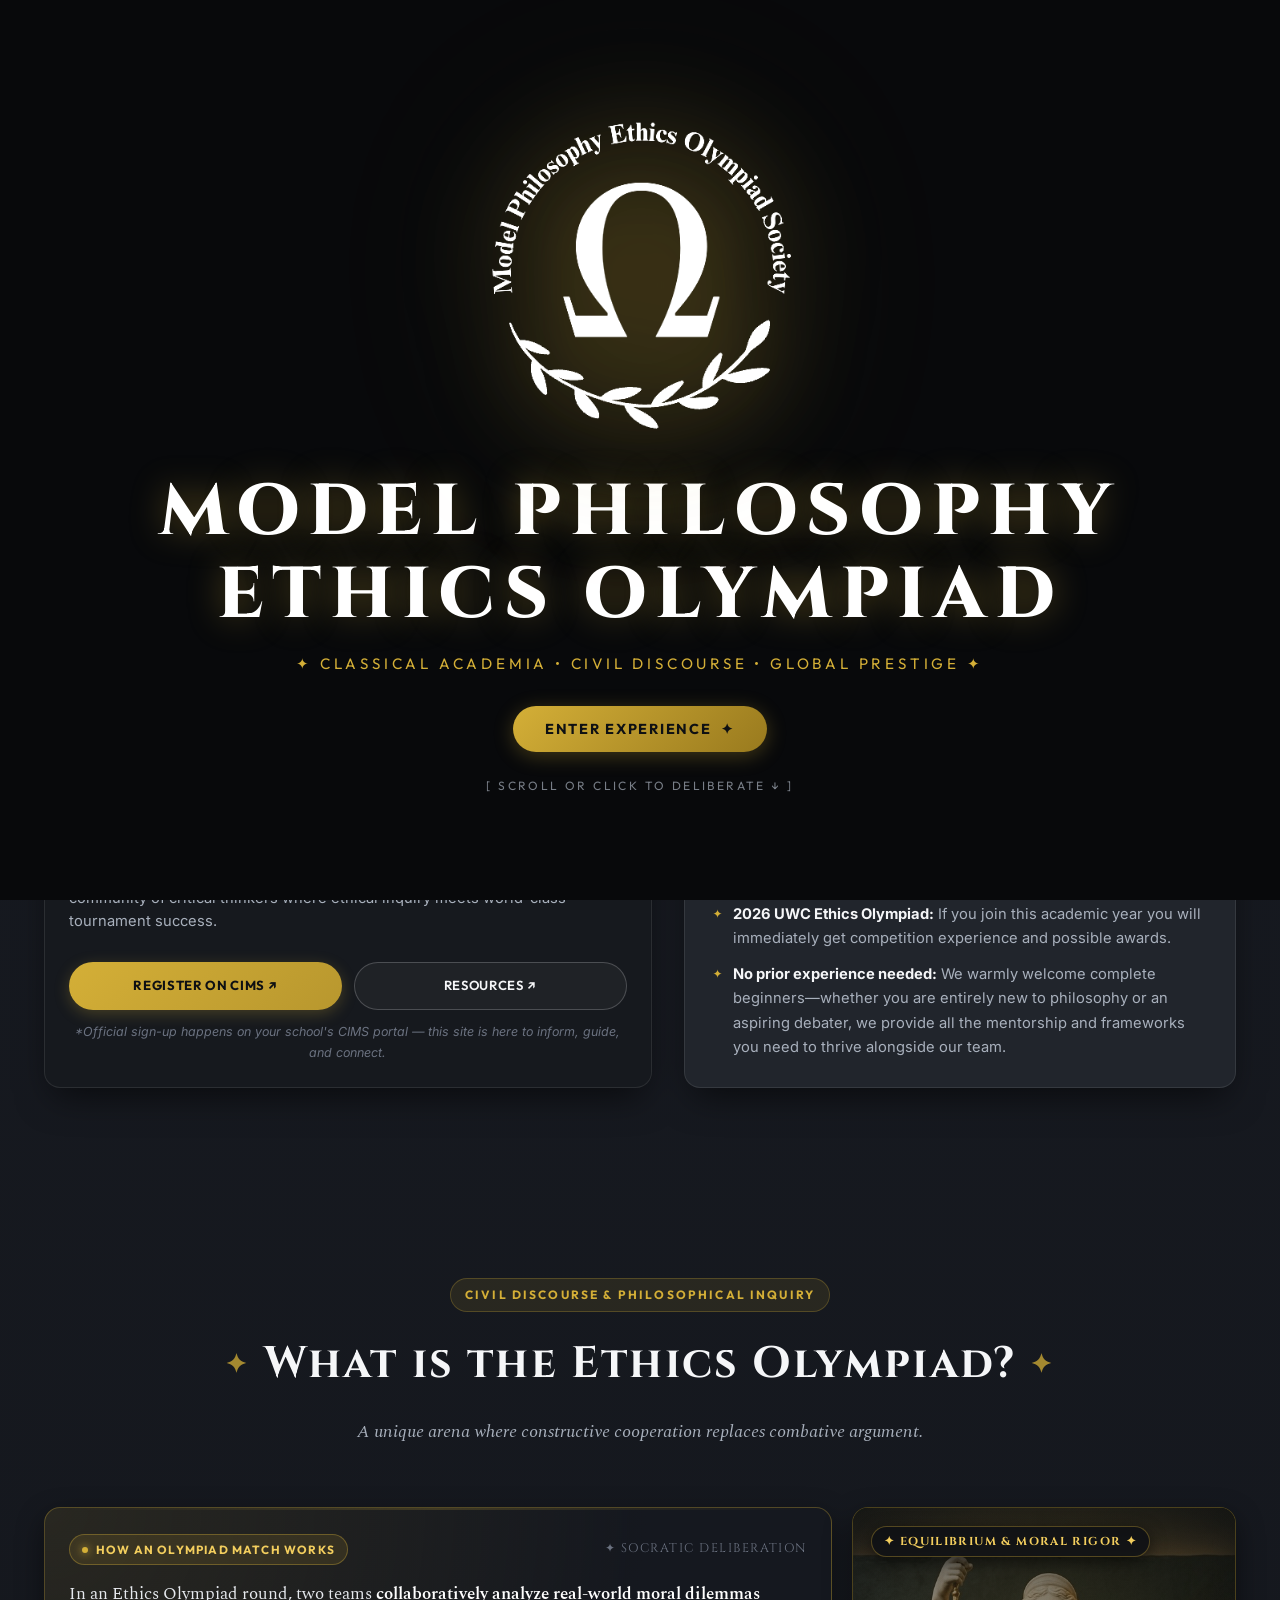
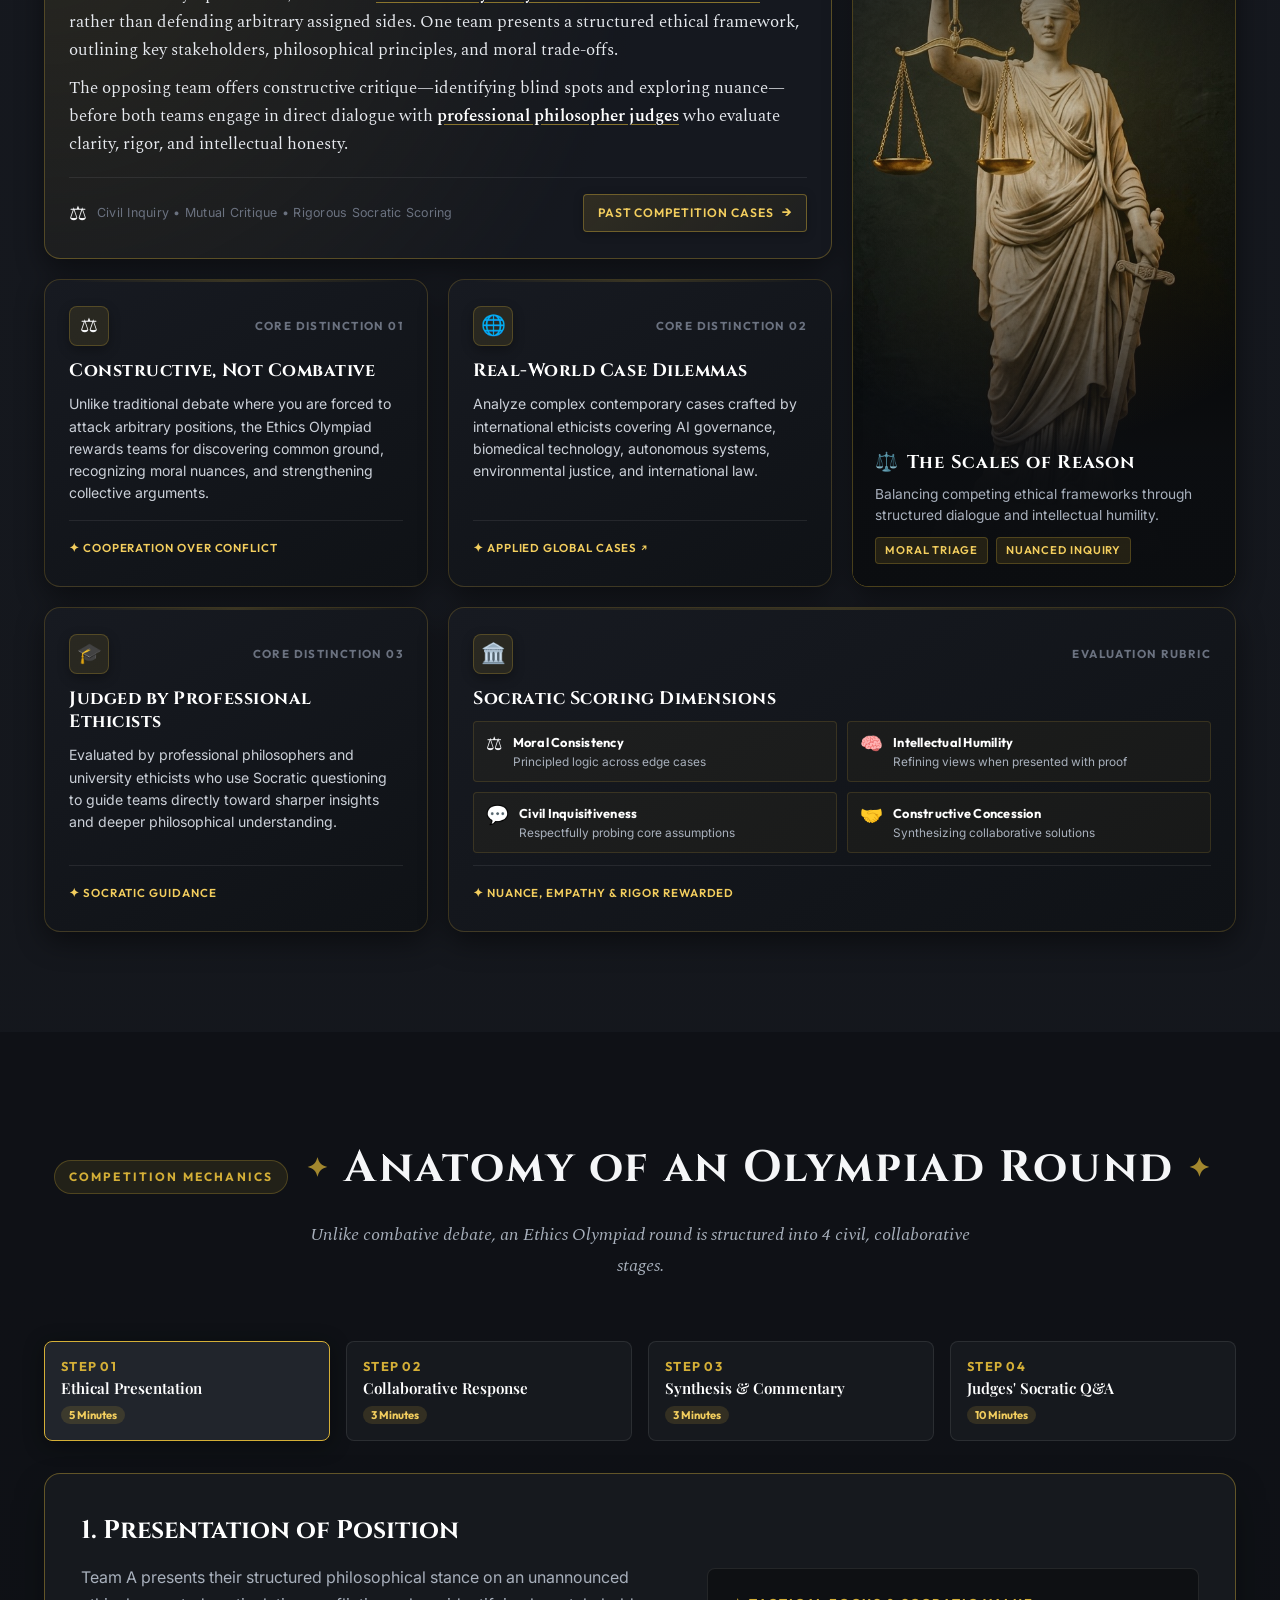
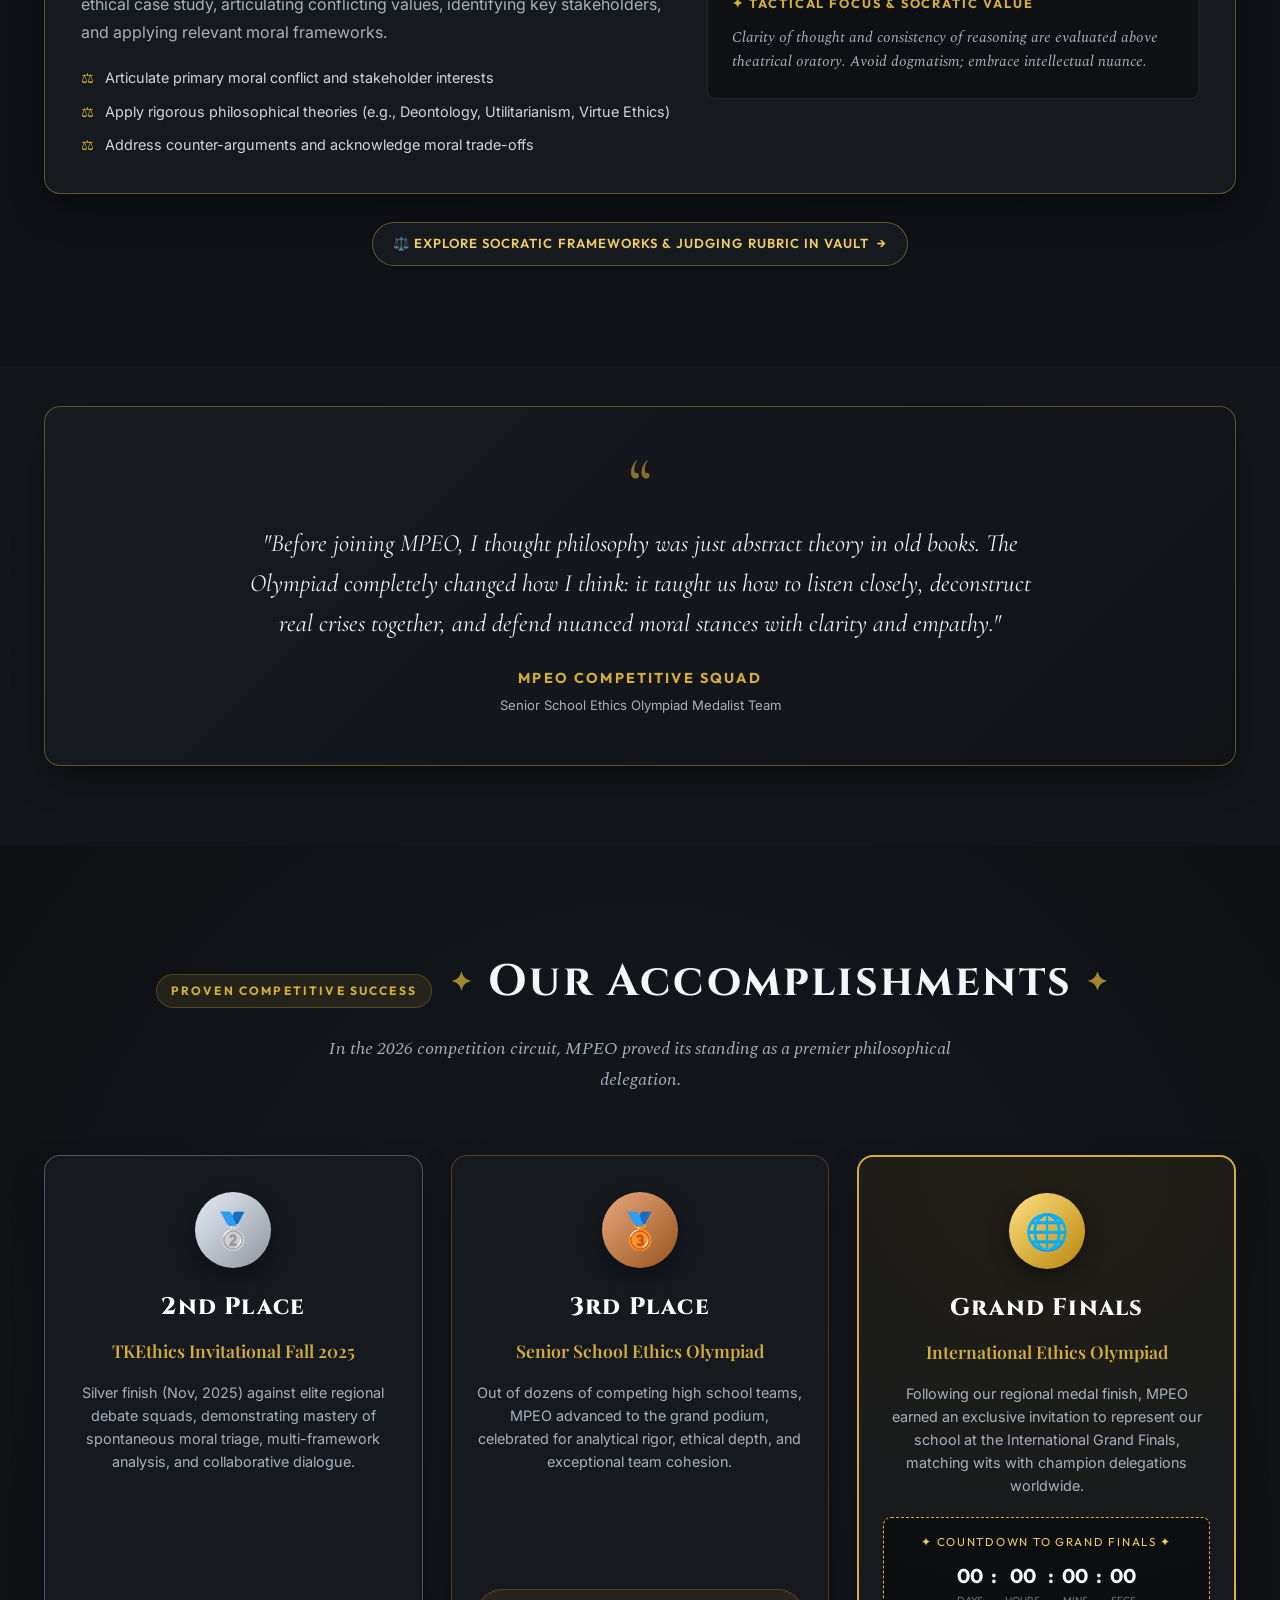
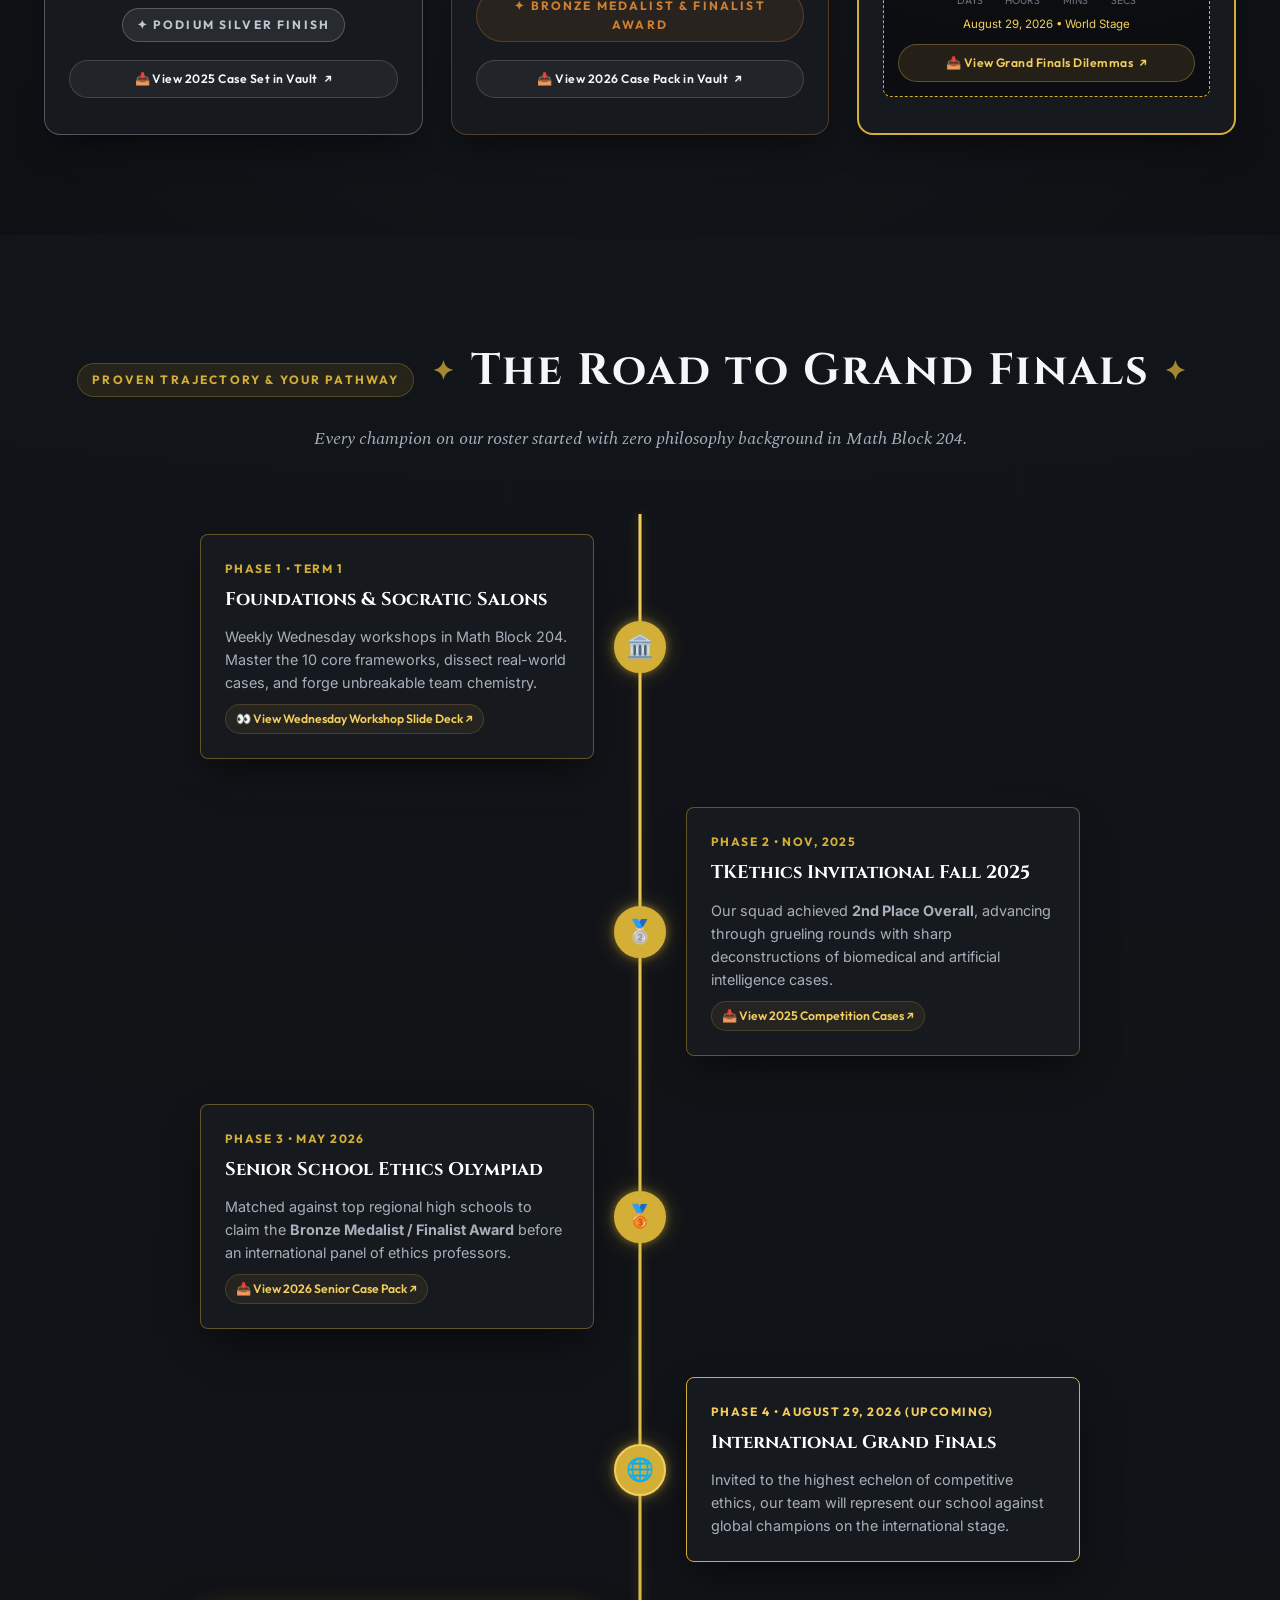
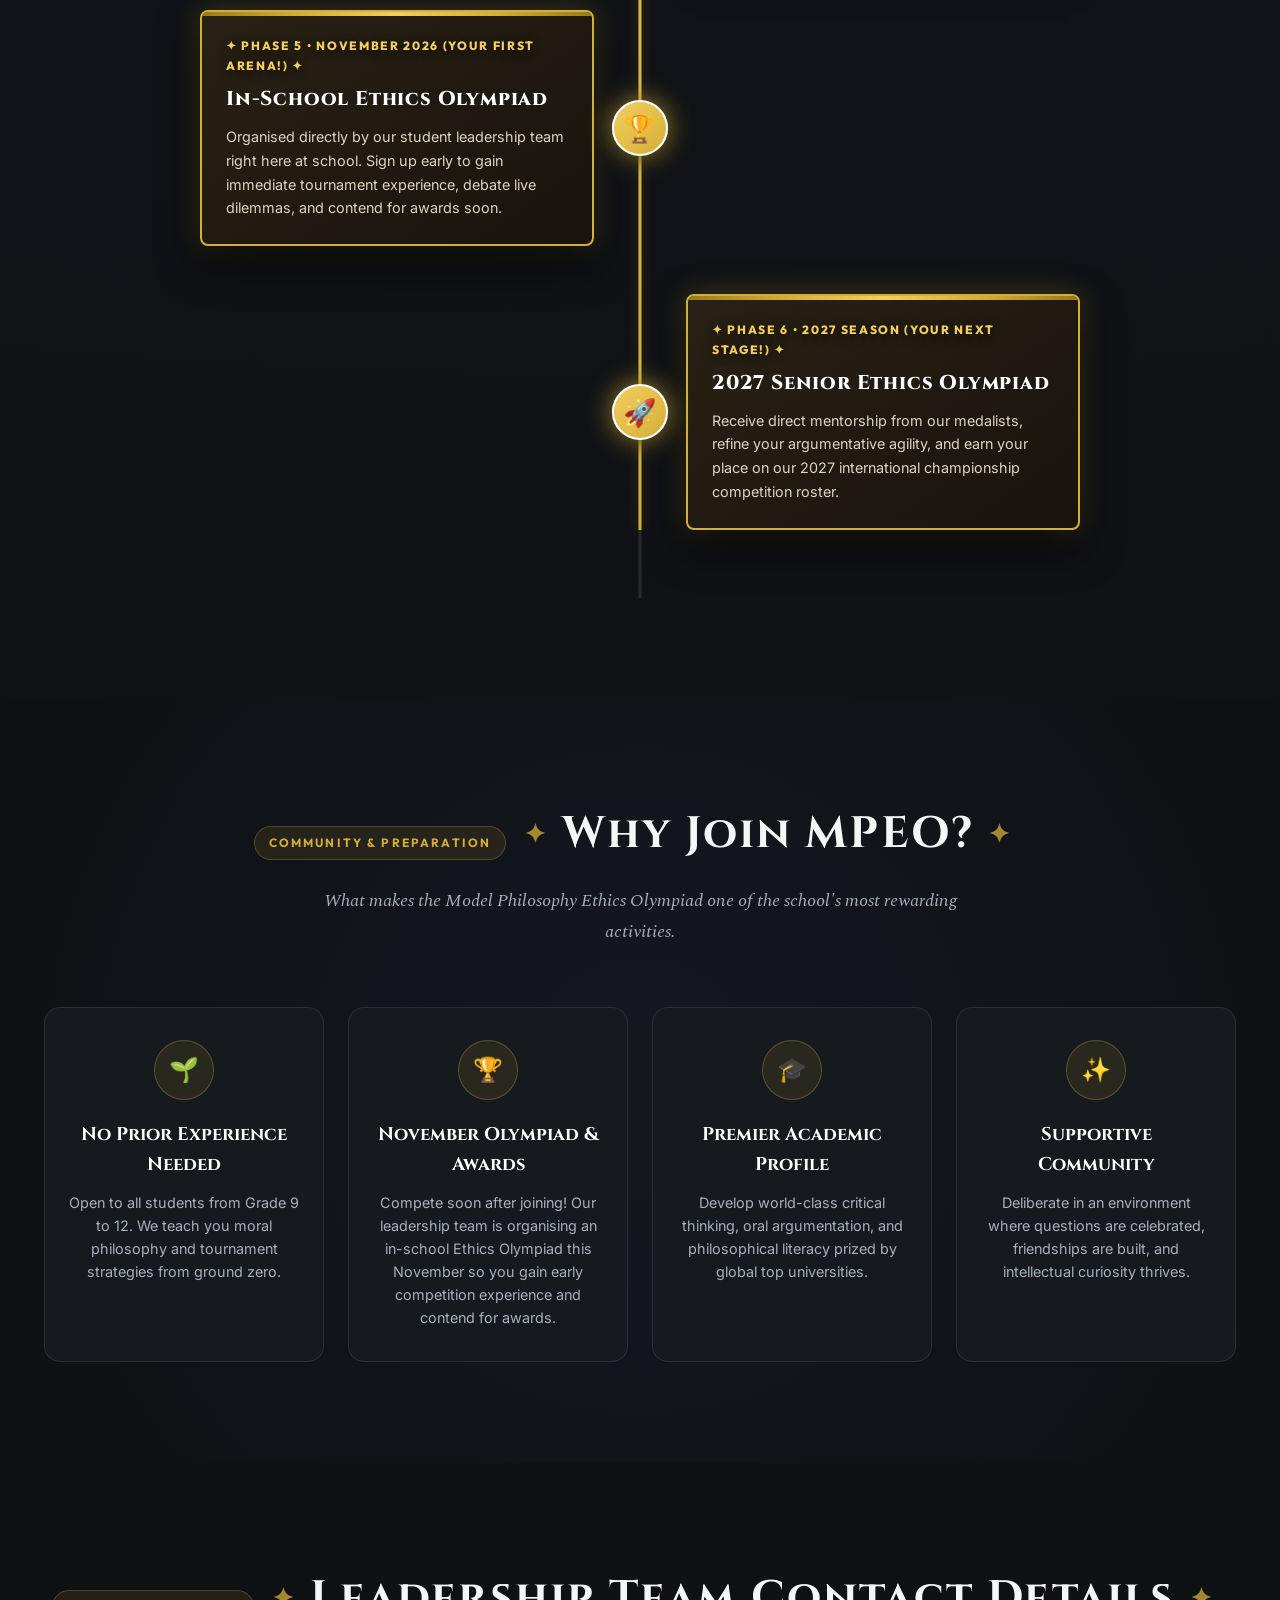
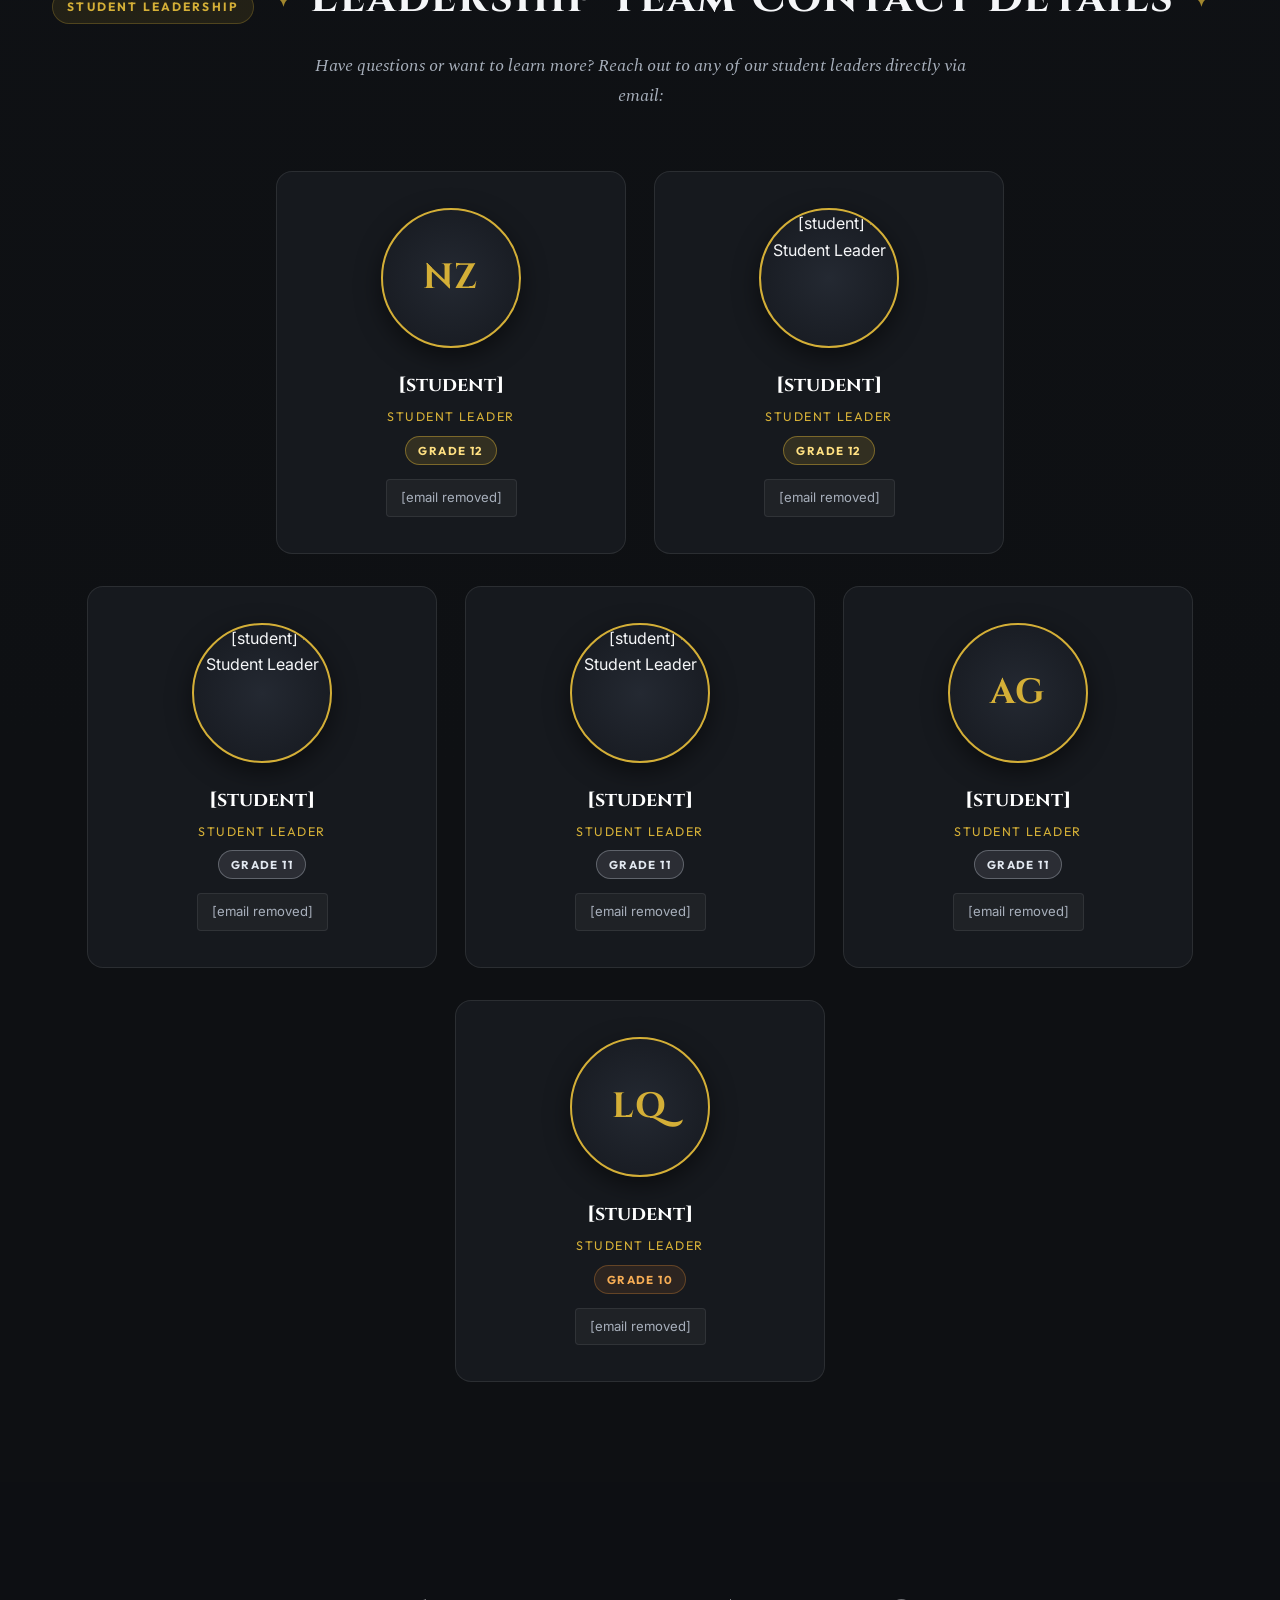
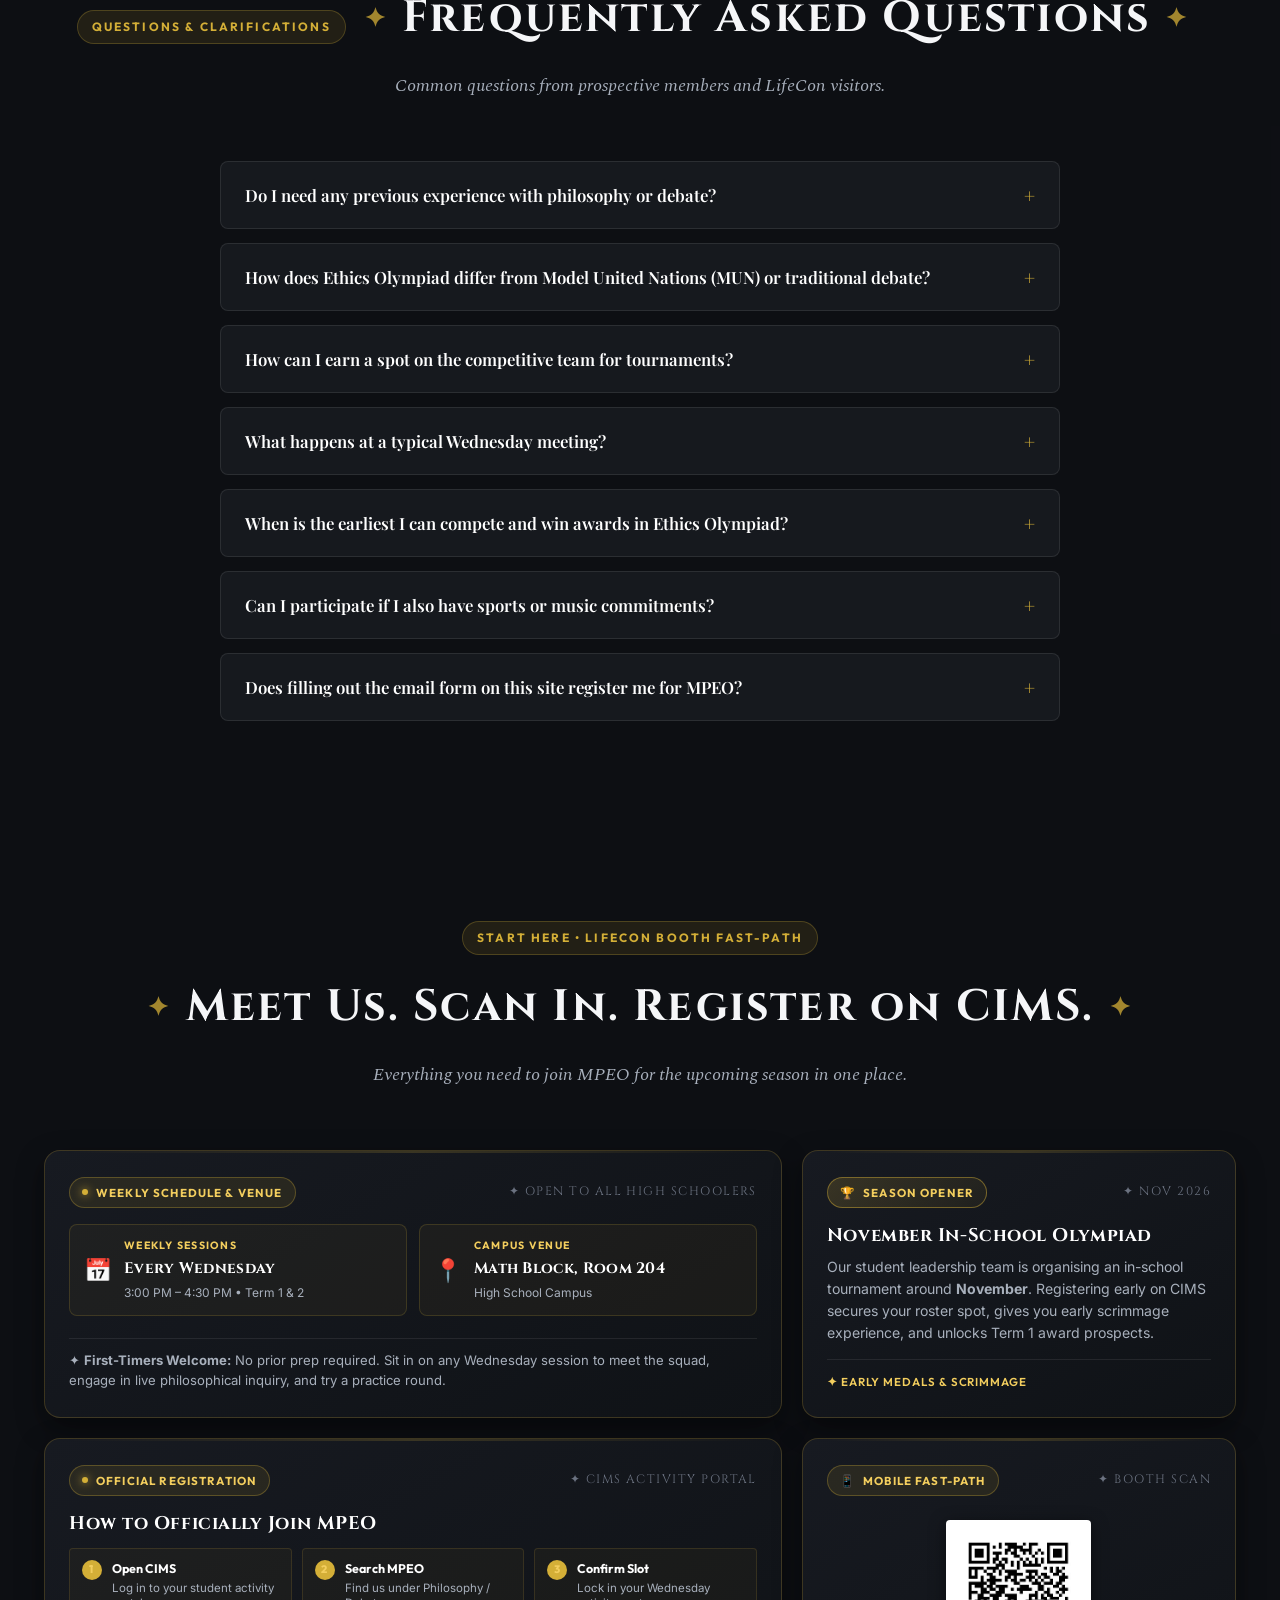
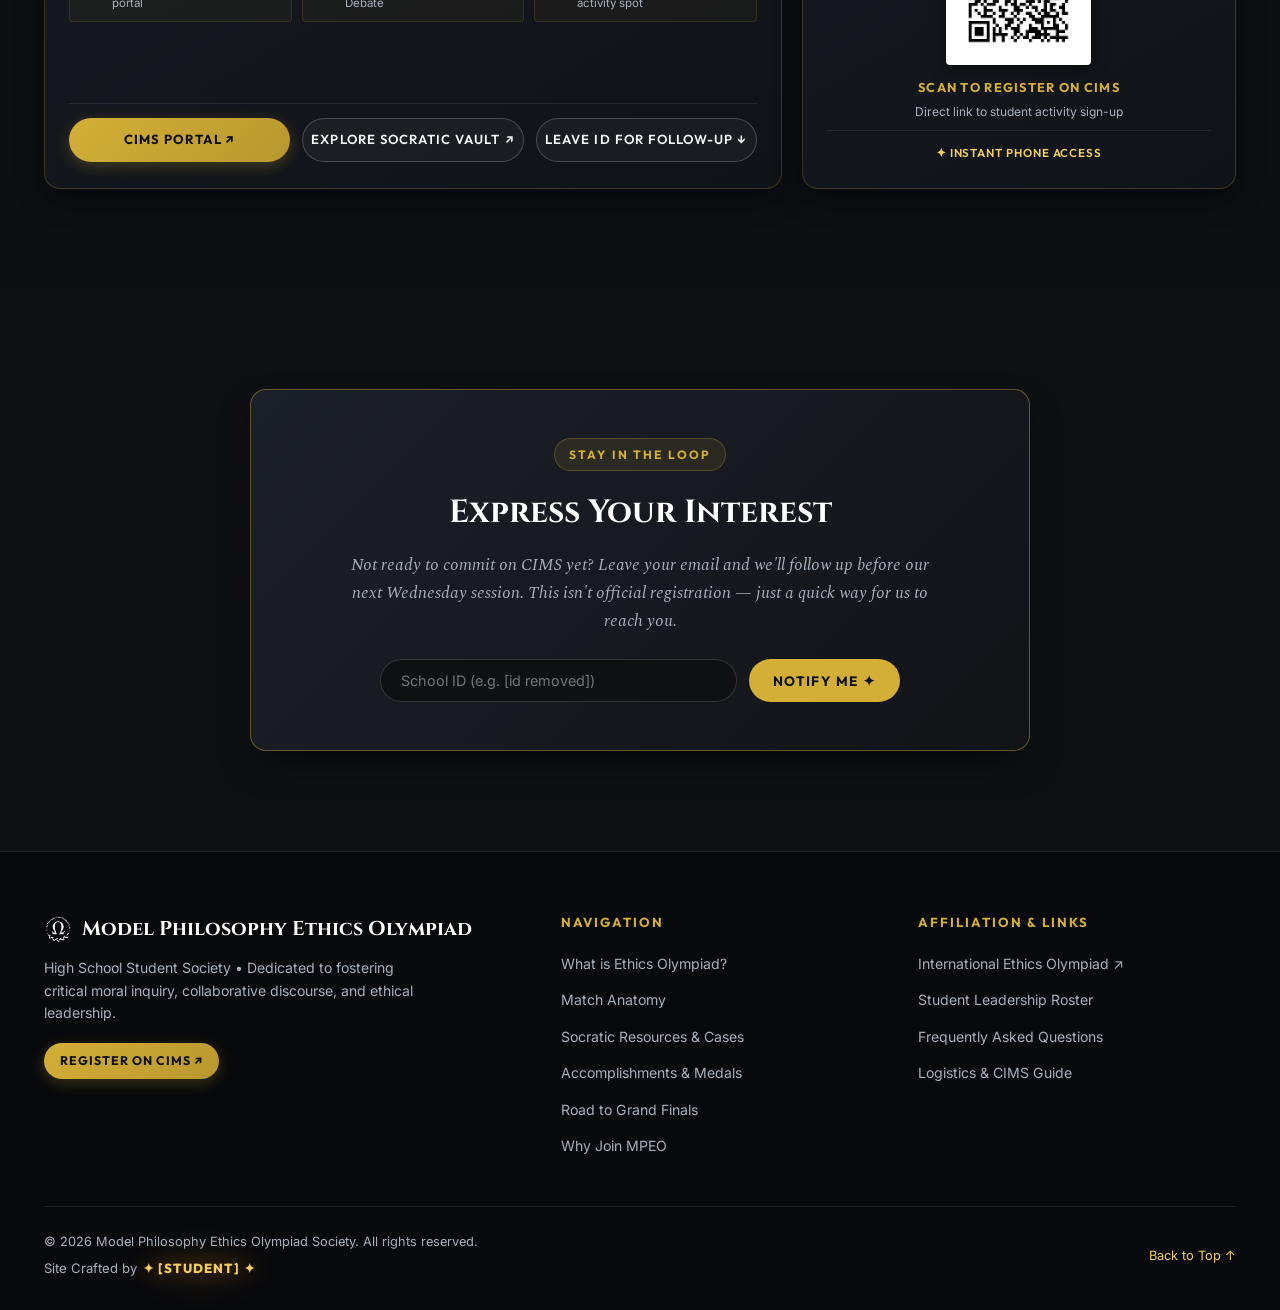
==== commit 2e6ca2f7: "feat: add resources links, symmetric hero actions, UWC Ethics Olympiad side metric, and streamline C" ====
--- a/index.html
+++ b/index.html
@@ -128,7 +128,7 @@
             <div>
               <div class="hero-card-actions">
                 <a href="https://webapps.uwcsea.edu.sg/cims/Activities/Student" target="_blank" rel="noopener noreferrer" class="btn-cta-gold">Register on CIMS ↗</a>
-                <a href="#accomplishments" class="btn-cta-outline">Explore Accolades</a>
+                <a href="cases.html" class="btn-cta-outline">Resources ↗</a>
               </div>
               <p class="hero-cims-disclaimer">
                 *Official sign-up happens on your school's CIMS portal — this site is here to inform, guide, and connect.
@@ -267,7 +267,10 @@
               </p>
             </div>
             <div class="pillar-badge-footer">
-              <span class="pillar-tag-pill">✦ Applied Global Cases</span>
+              <a href="cases.html#case-packs" class="pillar-tag-pill" style="text-decoration: none; display: inline-flex; align-items: center; gap: 4px; transition: var(--transition-fast);">
+                <span>✦ Applied Global Cases</span>
+                <span style="font-size: 0.8em;">↗</span>
+              </a>
             </div>
           </div>
 
@@ -391,6 +394,13 @@
             </p>
           </div>
         </div>
+
+        <div style="margin-top: 28px; text-align: center;">
+          <a href="cases.html#frameworks-toolkit" class="btn-cta-outline" style="border-color: rgba(212, 168, 83, 0.4); color: var(--color-gold-hover);">
+            <span>⚖️ Explore Socratic Frameworks & Judging Rubric in Vault</span>
+            <span>→</span>
+          </a>
+        </div>
       </div>
     </section>
 
@@ -428,8 +438,14 @@
                 Silver finish (Nov, 2025) against elite regional debate squads, demonstrating mastery of spontaneous moral triage, multi-framework analysis, and collaborative dialogue.
               </p>
             </div>
-            <div class="section-tag" style="background: rgba(192, 199, 208, 0.1); border-color: rgba(192, 199, 208, 0.3); color: var(--color-silver);">
-              ✦ Podium Silver Finish
+            <div>
+              <div class="section-tag" style="background: rgba(192, 199, 208, 0.1); border-color: rgba(192, 199, 208, 0.3); color: var(--color-silver); margin-bottom: 10px;">
+                ✦ Podium Silver Finish
+              </div>
+              <a href="cases.html#case-packs" class="award-vault-link">
+                <span>📥 View 2025 Case Set in Vault</span>
+                <span>↗</span>
+              </a>
             </div>
           </div>
 
@@ -443,8 +459,14 @@
                 Out of dozens of competing high school teams, MPEO advanced to the grand podium, celebrated for analytical rigor, ethical depth, and exceptional team cohesion.
               </p>
             </div>
-            <div class="section-tag" style="background: rgba(205, 127, 50, 0.1); border-color: rgba(205, 127, 50, 0.3); color: var(--color-bronze);">
-              ✦ Bronze Medalist & Finalist Award
+            <div>
+              <div class="section-tag" style="background: rgba(205, 127, 50, 0.1); border-color: rgba(205, 127, 50, 0.3); color: var(--color-bronze); margin-bottom: 10px;">
+                ✦ Bronze Medalist & Finalist Award
+              </div>
+              <a href="cases.html#case-packs" class="award-vault-link">
+                <span>📥 View 2026 Case Pack in Vault</span>
+                <span>↗</span>
+              </a>
             </div>
           </div>
 
@@ -469,9 +491,13 @@
                 <div>:</div>
                 <div><span id="cd-secs">--</span><span class="countdown-unit">Secs</span></div>
               </div>
-              <div style="font-size: 0.72rem; color: var(--color-gold-hover); margin-top: 6px;">
+              <div style="font-size: 0.72rem; color: var(--color-gold-hover); margin-top: 6px; margin-bottom: 10px;">
                 August 29, 2026 • World Stage
               </div>
+              <a href="cases.html#case-packs" class="award-vault-link gold">
+                <span>📥 View Grand Finals Dilemmas</span>
+                <span>↗</span>
+              </a>
             </div>
           </div>
         </div>
@@ -501,6 +527,7 @@
               <p class="timeline-phase-desc">
                 Weekly Wednesday workshops in Math Block 204. Master the 10 core frameworks, dissect real-world cases, and forge unbreakable team chemistry.
               </p>
+              <a href="cases.html#slideshow-theatre" class="timeline-vault-link">👀 View Wednesday Workshop Slide Deck ↗</a>
             </div>
           </div>
 
@@ -513,6 +540,7 @@
               <p class="timeline-phase-desc">
                 Our squad achieved <strong>2nd Place Overall</strong>, advancing through grueling rounds with sharp deconstructions of biomedical and artificial intelligence cases.
               </p>
+              <a href="cases.html#case-packs" class="timeline-vault-link">📥 View 2025 Competition Cases ↗</a>
             </div>
           </div>
 
@@ -525,6 +553,7 @@
               <p class="timeline-phase-desc">
                 Matched against top regional high schools to claim the <strong>Bronze Medalist / Finalist Award</strong> before an international panel of ethics professors.
               </p>
+              <a href="cases.html#case-packs" class="timeline-vault-link">📥 View 2026 Senior Case Pack ↗</a>
             </div>
           </div>
 
@@ -744,7 +773,7 @@
             </button>
             <div class="faq-answer">
               <p>
-                We run internal practice scrimmages using official competition case packs. All interested members are encouraged to try out, and teams are formed based on enthusiasm, teamwork, and critical thinking.
+                We run internal practice scrimmages using <a href="cases.html#case-packs" style="color: var(--color-gold-hover); text-decoration: underline; text-underline-offset: 3px;">official competition case packs</a>. All interested members are encouraged to try out, and teams are formed based on enthusiasm, teamwork, and critical thinking.
               </p>
             </div>
           </div>
@@ -757,7 +786,7 @@
             </button>
             <div class="faq-answer">
               <p>
-                We explore an exciting philosophical theory or real-world controversy, break into small groups to analyze a case study, and run a friendly mini-deliberation round.
+                We explore an exciting philosophical theory or real-world controversy, break into small groups to analyze a case study, and run a friendly mini-deliberation round. You can explore a sneak peek in our <a href="cases.html#slideshow-theatre" style="color: var(--color-gold-hover); text-decoration: underline; text-underline-offset: 3px;">Live Workshop Slide Deck</a>.
               </p>
             </div>
           </div>
@@ -912,10 +941,13 @@
 
             <div class="cims-action-row">
               <a href="https://webapps.uwcsea.edu.sg/cims/Activities/Student" target="_blank" rel="noopener noreferrer" class="btn-cta-gold">
-                Open Student CIMS Portal ↗
+                CIMS Portal ↗
+              </a>
+              <a href="cases.html" class="btn-cta-outline">
+                Explore Socratic Vault ↗
               </a>
               <a href="#interest" class="btn-cta-outline">
-                Leave ID for Follow-Up Nudge ↓
+                Leave ID for Follow-Up ↓
               </a>
             </div>
           </div>
--- a/style.css
+++ b/style.css
@@ -601,10 +601,24 @@
 }
 
 .hero-card-actions {
-  display: flex;
+  display: grid;
+  grid-template-columns: 1fr 1fr;
   gap: 12px;
-  flex-wrap: wrap;
+  width: 100%;
   margin-top: 16px;
+}
+
+.hero-card-actions .btn-cta-gold,
+.hero-card-actions .btn-cta-outline {
+  display: inline-flex;
+  align-items: center;
+  justify-content: center;
+  text-align: center;
+  width: 100%;
+  padding: 12px 16px;
+  box-sizing: border-box;
+  font-size: 0.82rem;
+  letter-spacing: 0.05em;
 }
 
 .hero-cims-disclaimer {
@@ -612,6 +626,7 @@
   color: var(--color-text-muted);
   margin-top: 12px;
   font-style: italic;
+  text-align: center;
 }
 
 .hero-spotlight-right {
@@ -949,13 +964,23 @@
 }
 
 .cims-action-row {
-  display: flex;
-  align-items: center;
+  display: grid;
+  grid-template-columns: repeat(auto-fit, minmax(180px, 1fr));
   gap: 12px;
-  flex-wrap: wrap;
+  width: 100%;
   margin-top: auto;
   padding-top: 14px;
   border-top: 1px solid rgba(255, 255, 255, 0.08);
+}
+
+.cims-action-row .btn-cta-gold,
+.cims-action-row .btn-cta-outline {
+  display: inline-flex;
+  align-items: center;
+  justify-content: center;
+  text-align: center;
+  width: 100%;
+  box-sizing: border-box;
 }
 
 /* Card 4: QR Bento Inner */
@@ -1527,6 +1552,70 @@
   color: var(--color-text-secondary);
   line-height: 1.6;
   margin-bottom: 20px;
+}
+
+.award-vault-link {
+  display: flex;
+  align-items: center;
+  justify-content: center;
+  width: 100%;
+  box-sizing: border-box;
+  gap: 6px;
+  font-family: var(--font-badge);
+  font-size: 0.76rem;
+  font-weight: 600;
+  letter-spacing: 0.04em;
+  padding: 8px 14px;
+  border-radius: var(--radius-full);
+  background: rgba(255, 255, 255, 0.05);
+  border: 1px solid rgba(255, 255, 255, 0.15);
+  color: var(--color-text-primary);
+  text-decoration: none;
+  transition: var(--transition-fast);
+  margin-top: 8px;
+}
+
+.award-vault-link:hover {
+  background: rgba(212, 168, 83, 0.15);
+  border-color: var(--color-gold-primary);
+  color: var(--color-gold-hover);
+  transform: translateY(-1px);
+}
+
+.award-vault-link.gold {
+  background: rgba(212, 168, 83, 0.12);
+  border-color: rgba(212, 168, 83, 0.35);
+  color: var(--color-gold-hover);
+}
+
+.award-vault-link.gold:hover {
+  background: rgba(212, 168, 83, 0.25);
+  border-color: var(--color-gold-hover);
+  color: #FFFFFF;
+}
+
+.timeline-vault-link {
+  display: inline-flex;
+  align-items: center;
+  gap: 6px;
+  font-family: var(--font-badge);
+  font-size: 0.76rem;
+  font-weight: 600;
+  color: var(--color-gold-hover);
+  text-decoration: none;
+  margin-top: 10px;
+  padding: 4px 10px;
+  background: rgba(212, 168, 83, 0.08);
+  border: 1px solid rgba(212, 168, 83, 0.2);
+  border-radius: var(--radius-full);
+  transition: var(--transition-fast);
+}
+
+.timeline-vault-link:hover {
+  background: rgba(212, 168, 83, 0.18);
+  border-color: var(--color-gold-primary);
+  color: #FFFFFF;
+  transform: translateX(2px);
 }
 
 .countdown-box {
@@ -2549,6 +2638,10 @@
     padding: 60px 0;
   }
 
+  .hero-card-actions {
+    grid-template-columns: 1fr;
+  }
+
   .logistics-card-wrapper {
     padding: 24px 16px;
   }
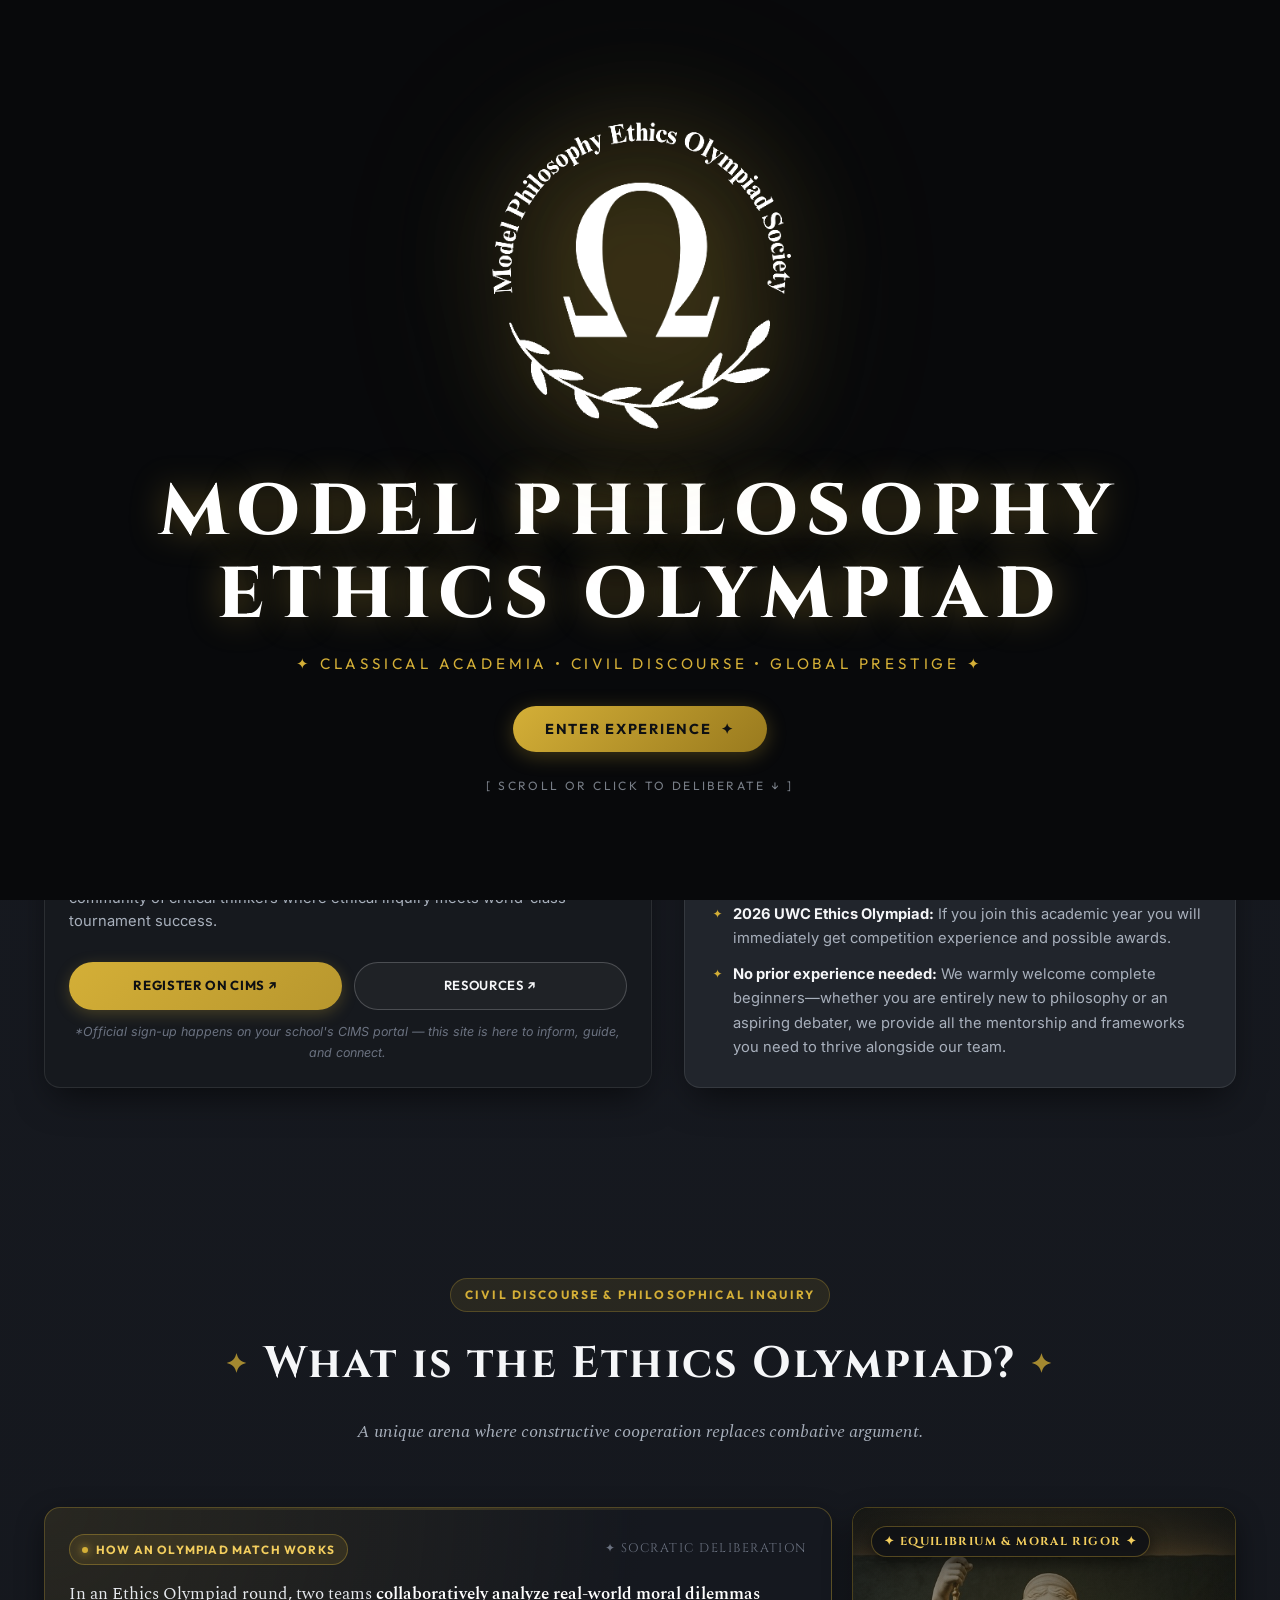
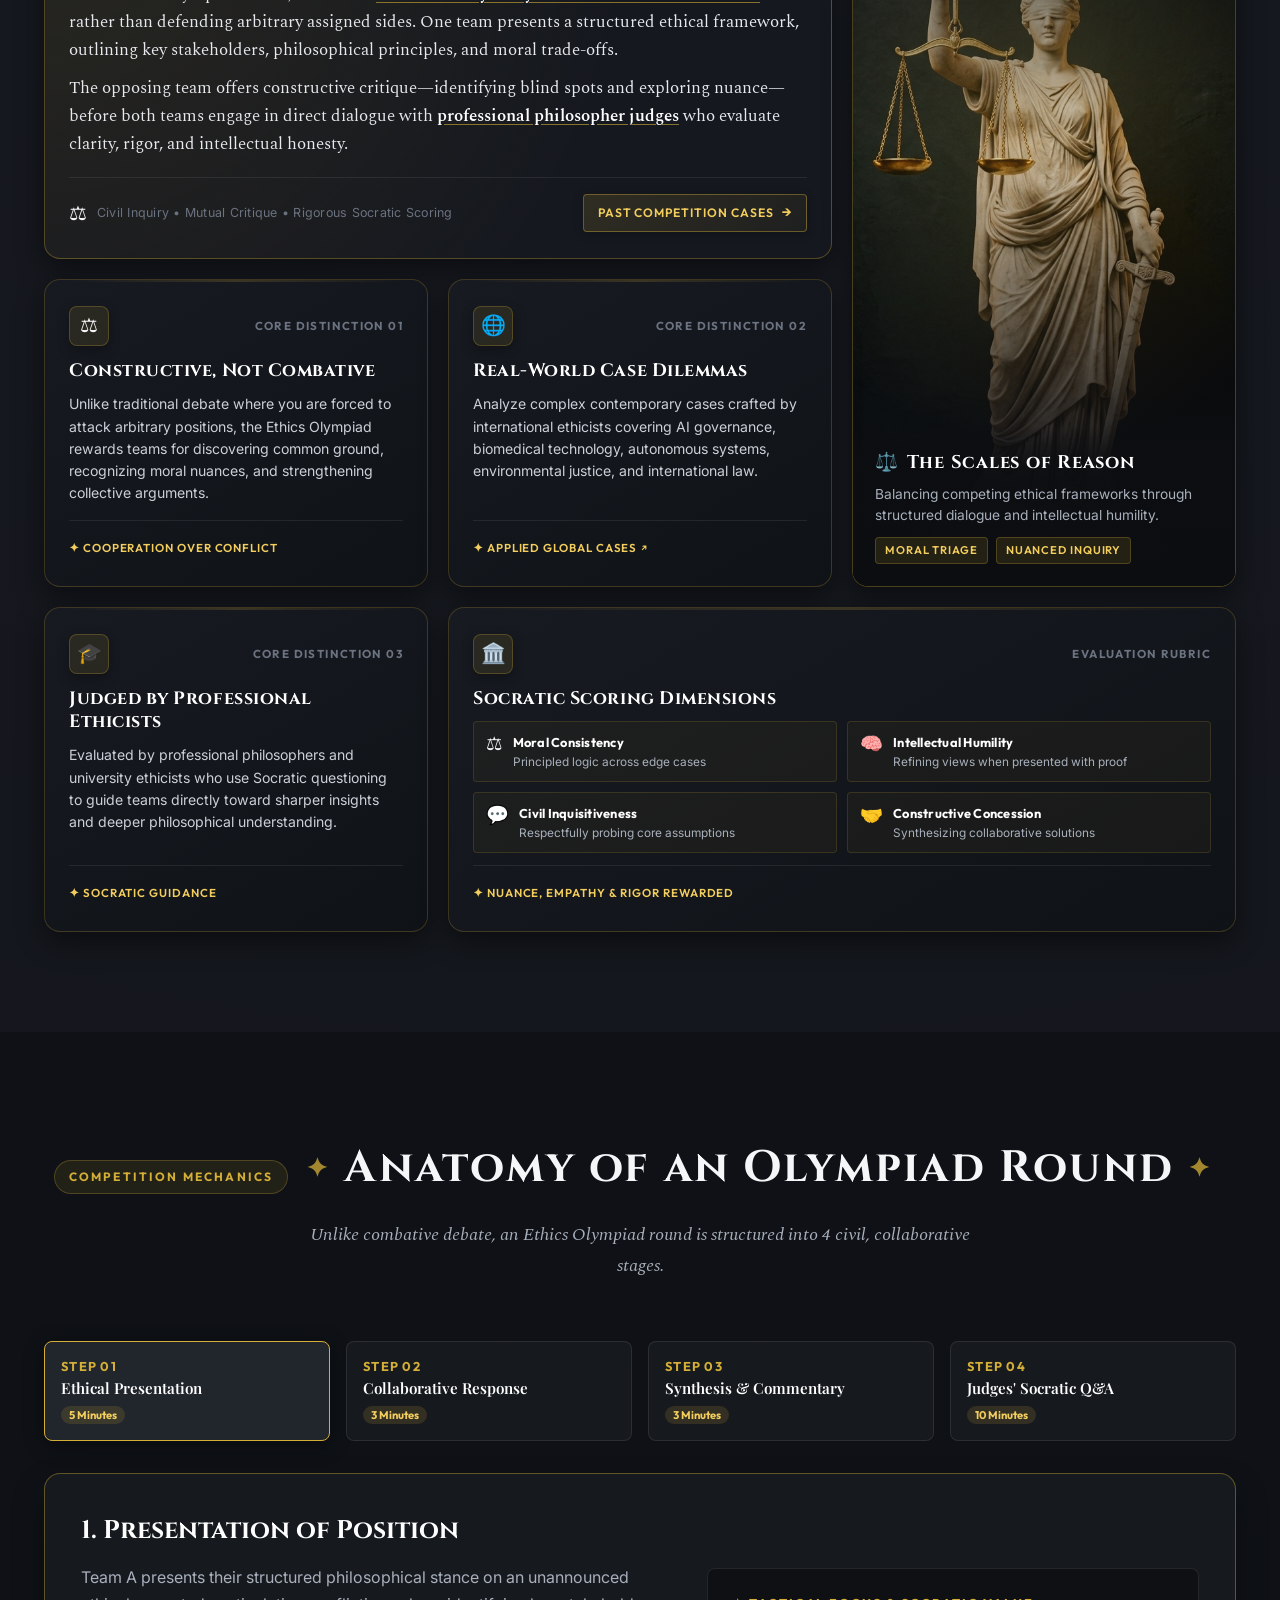
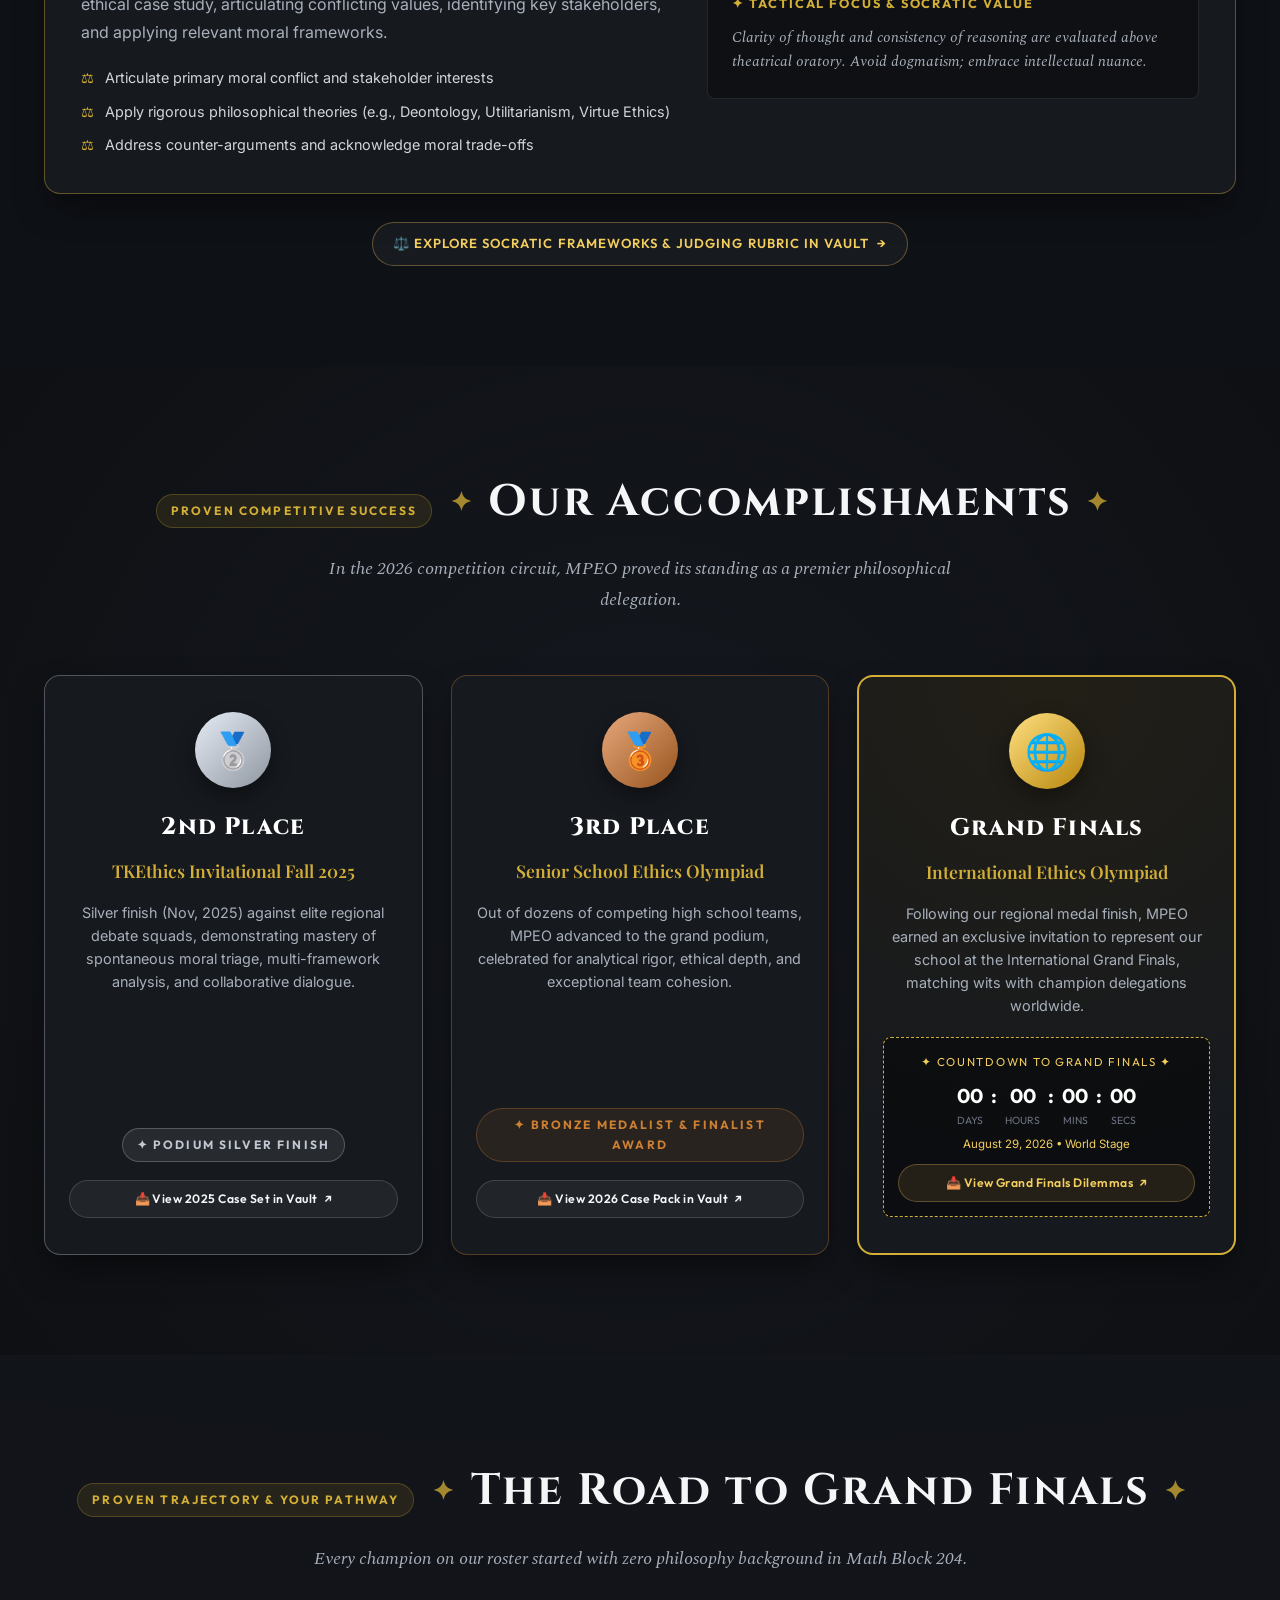
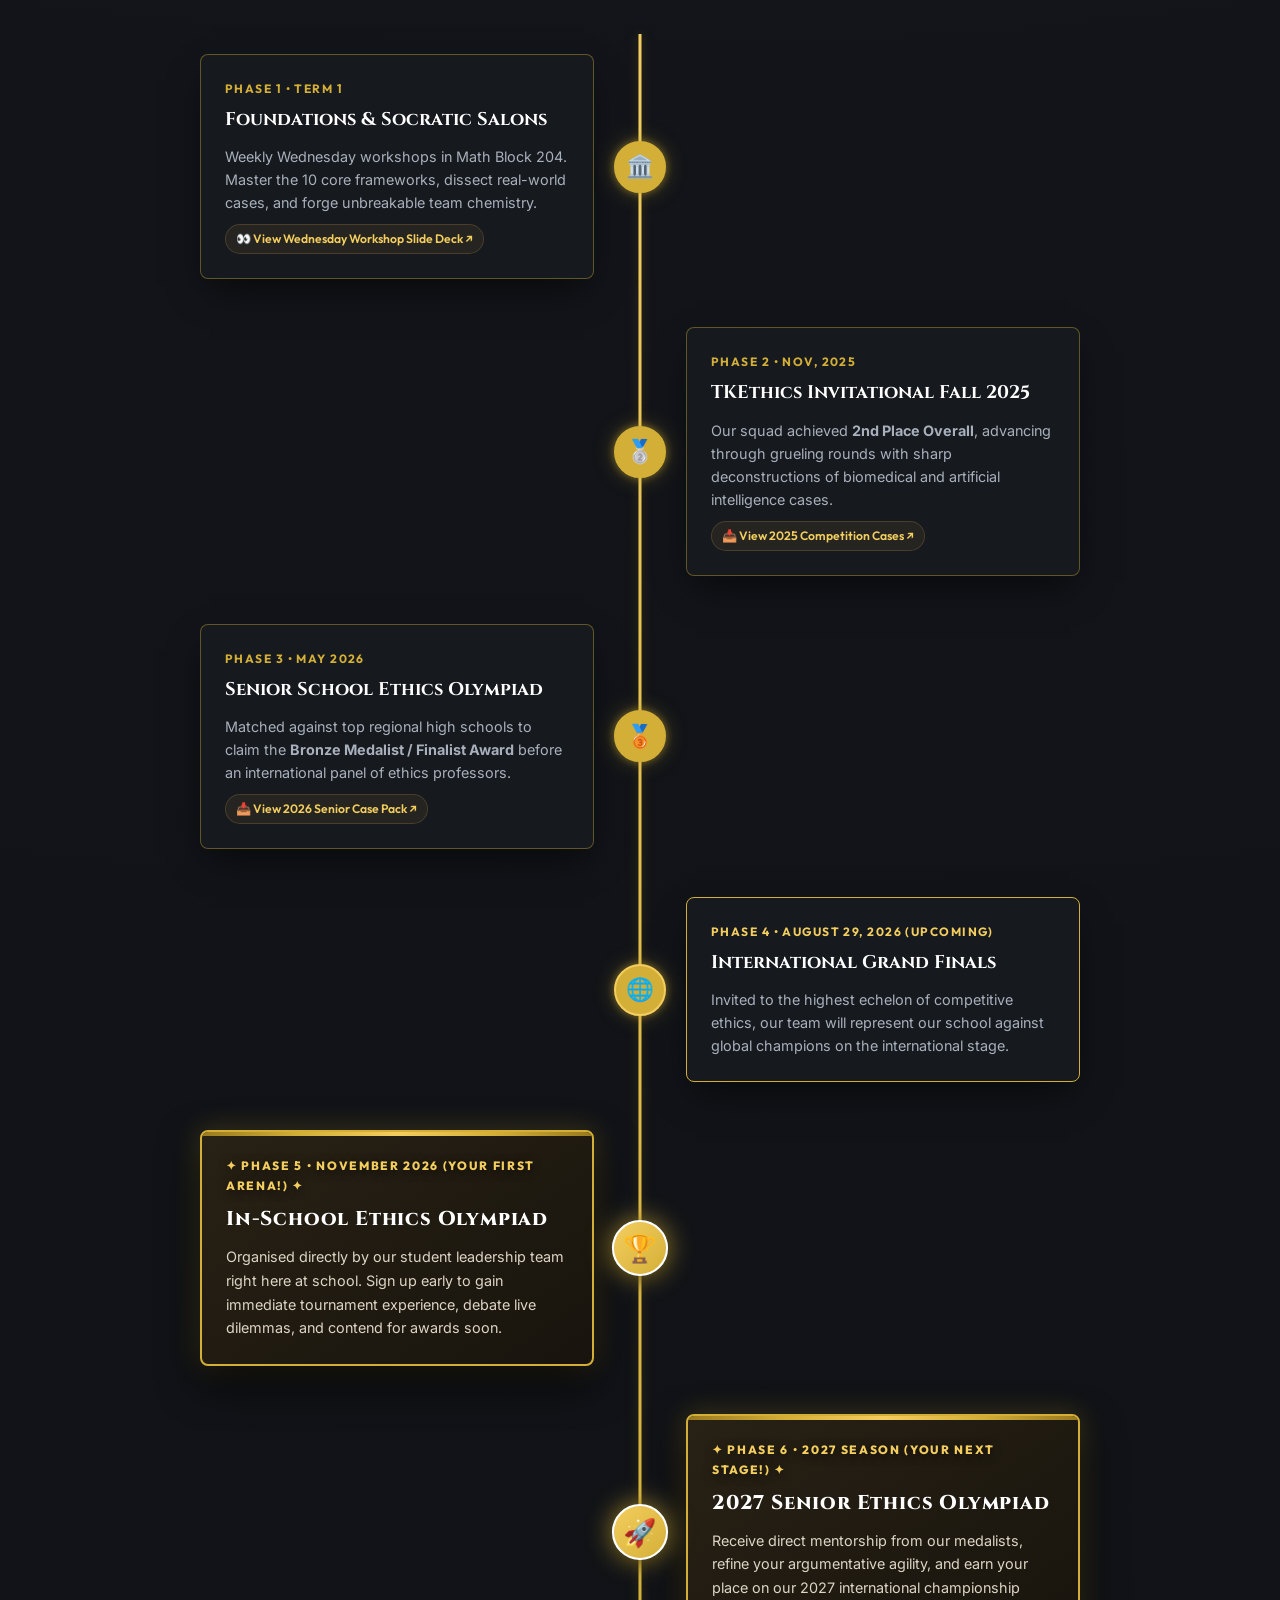
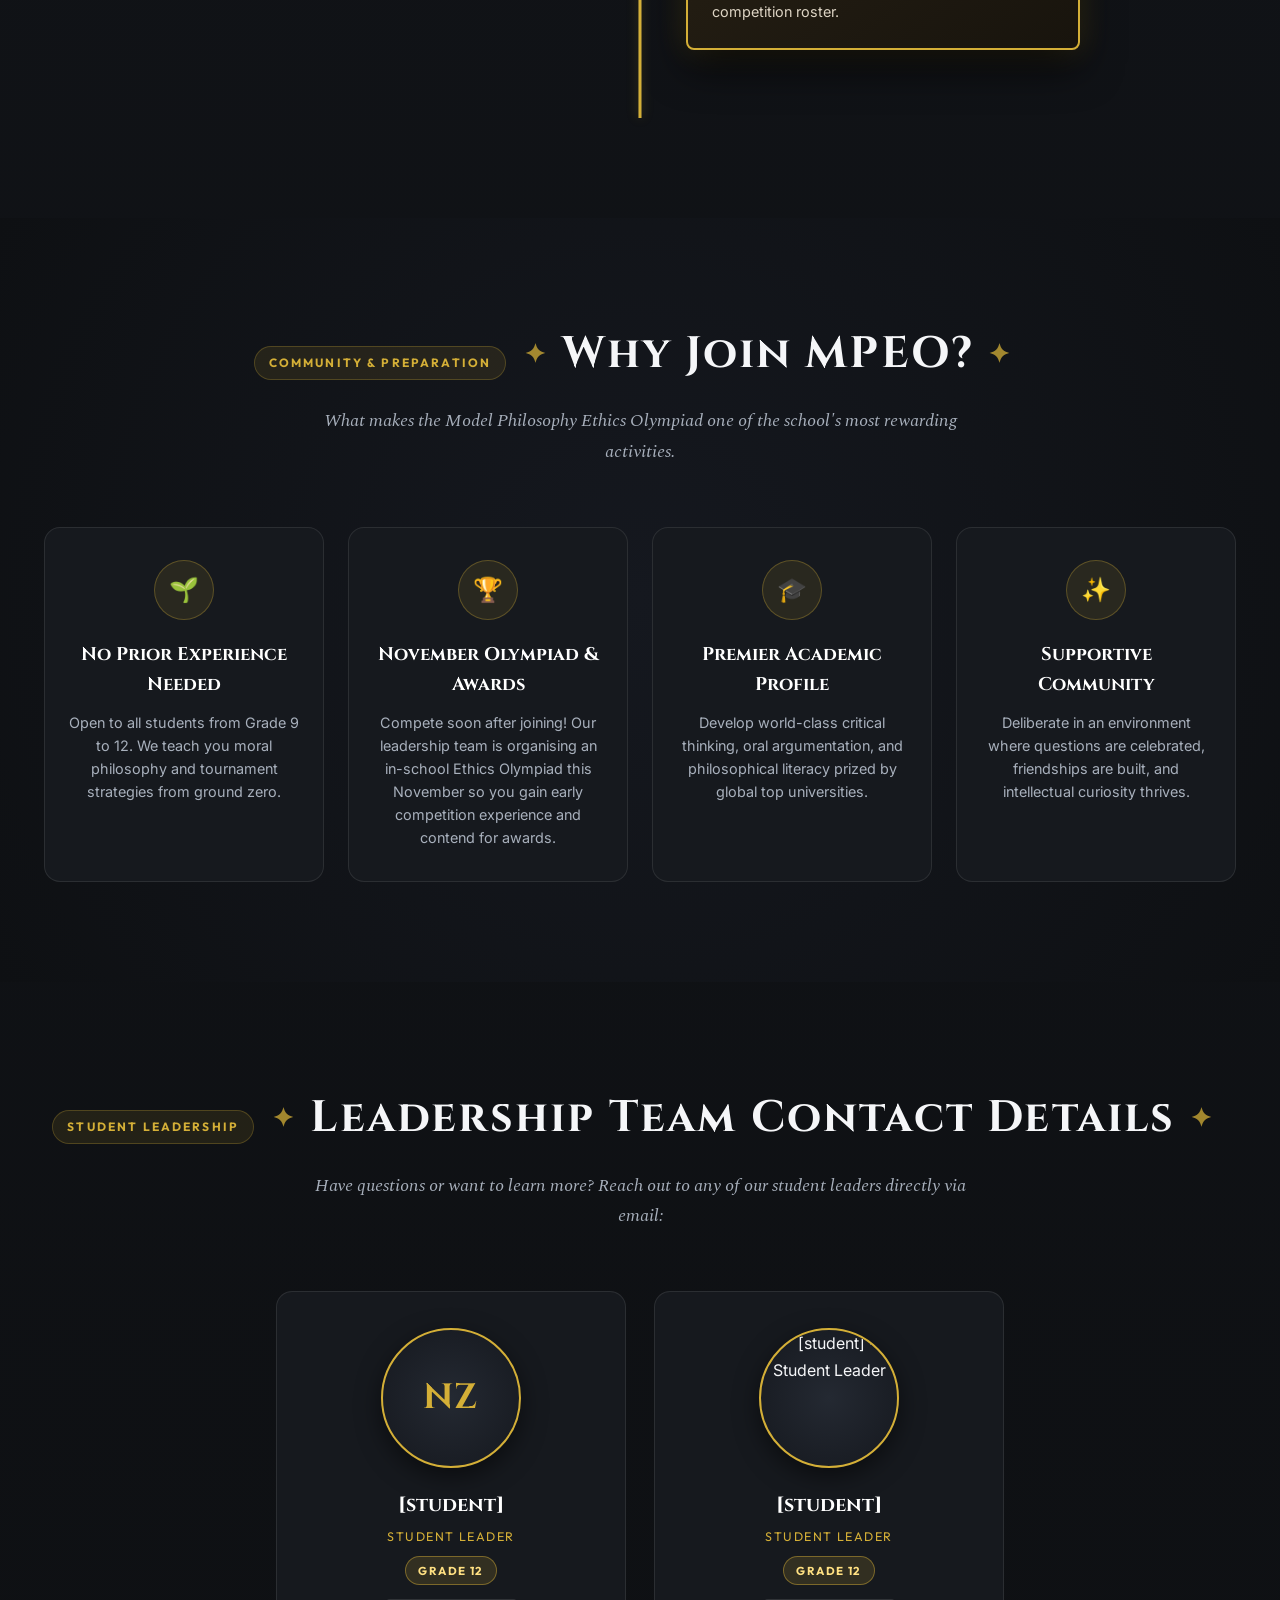
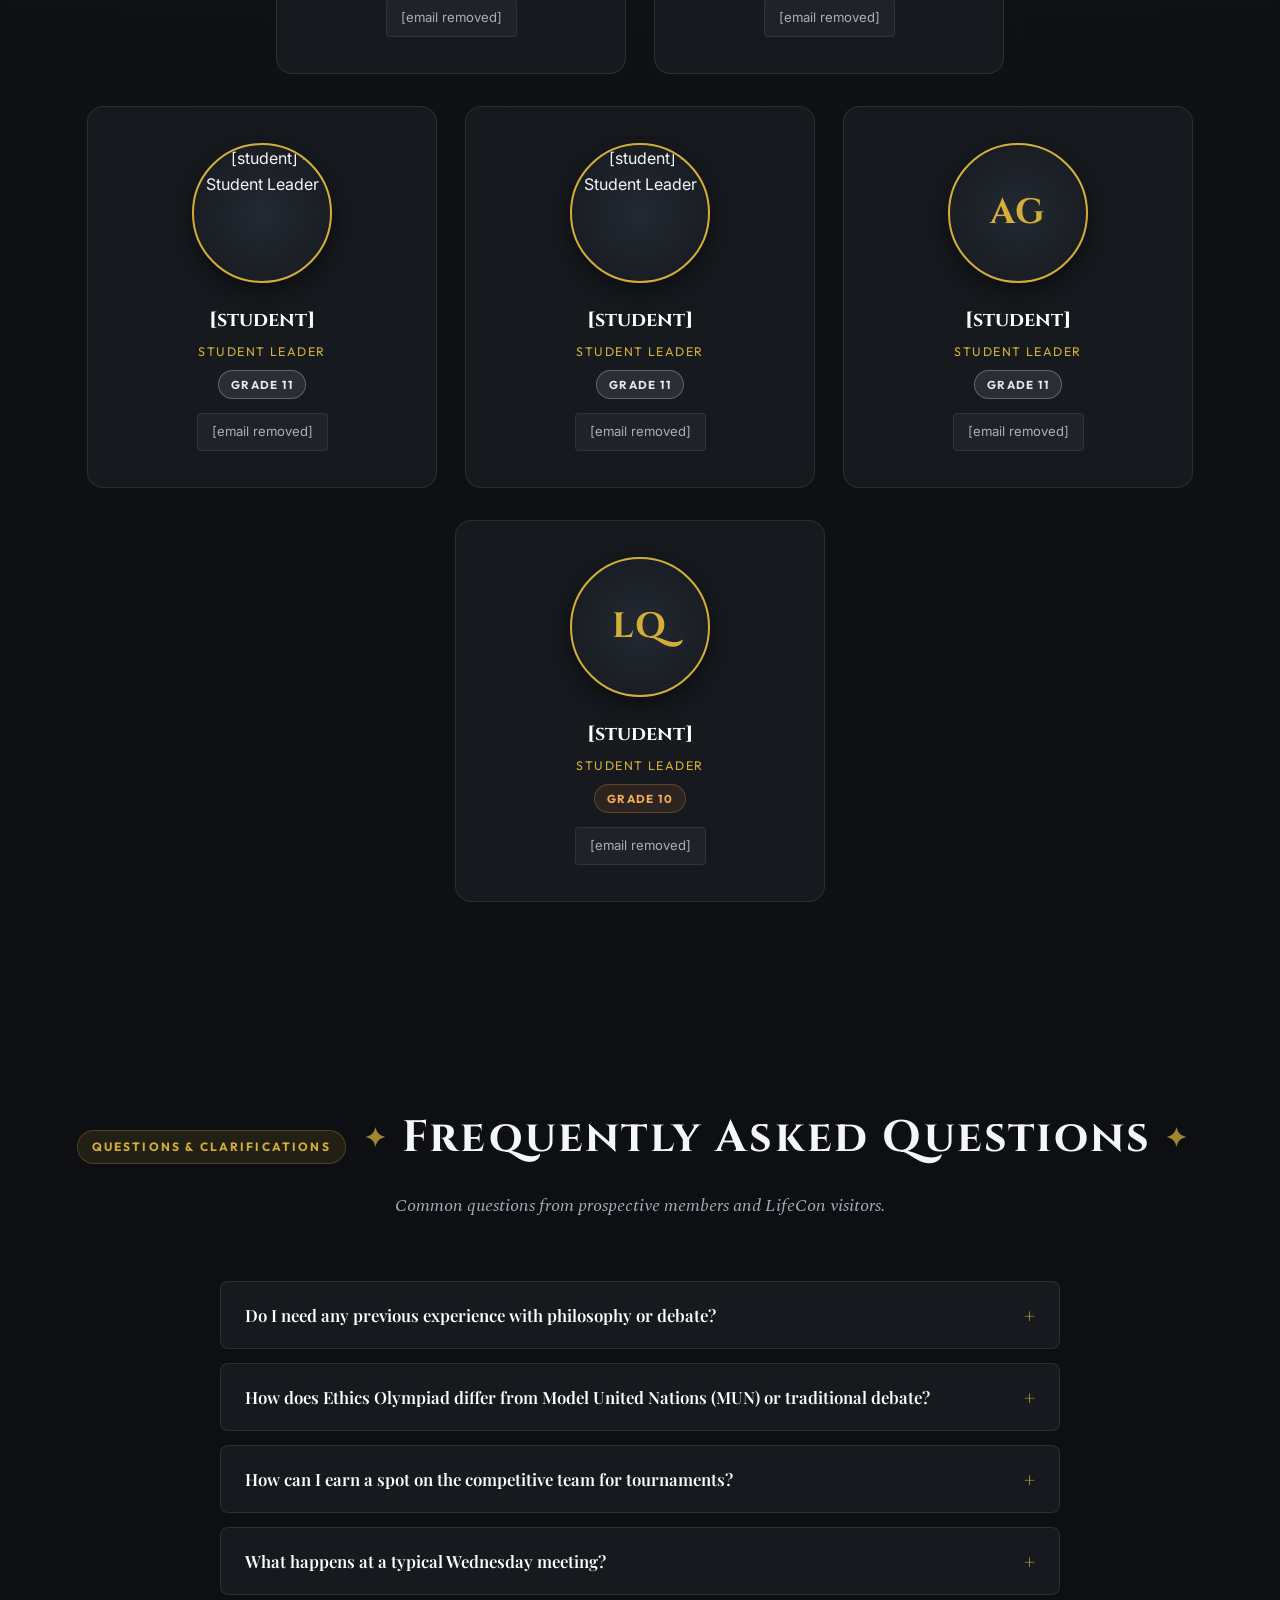
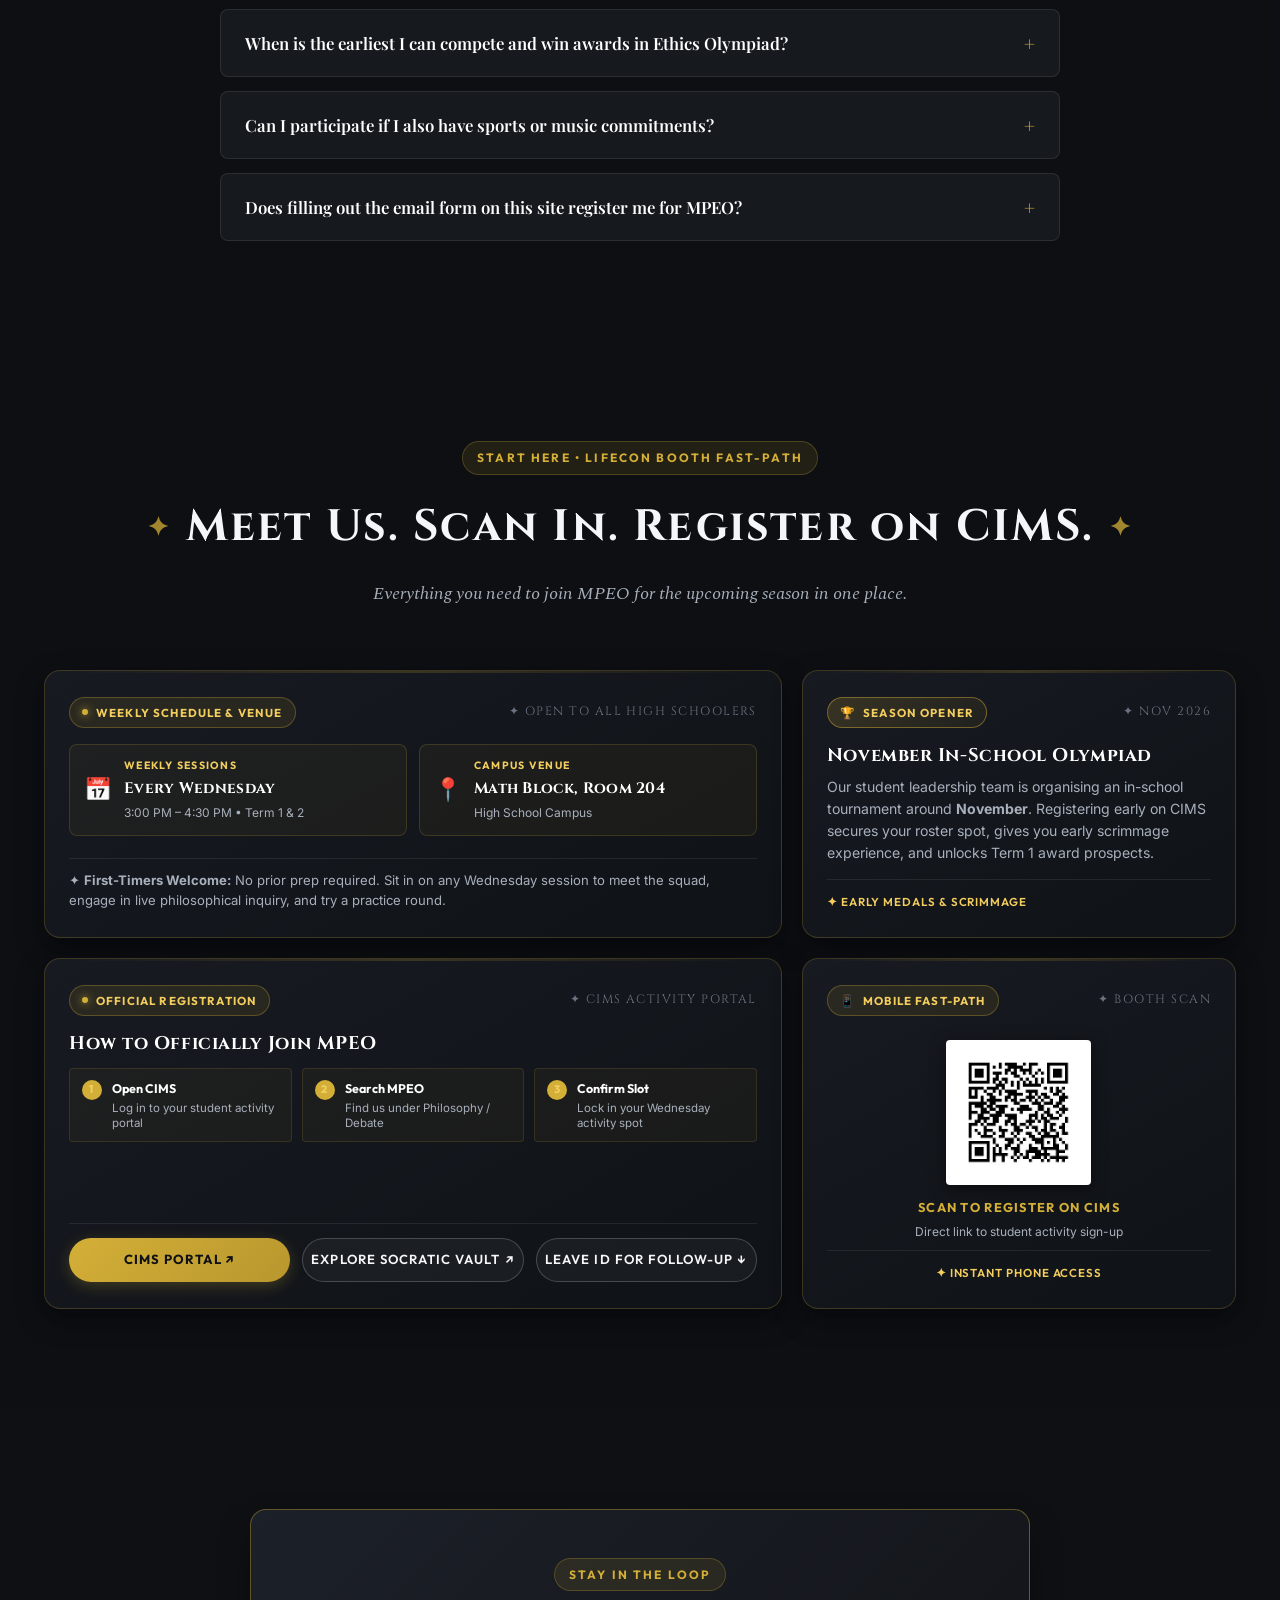
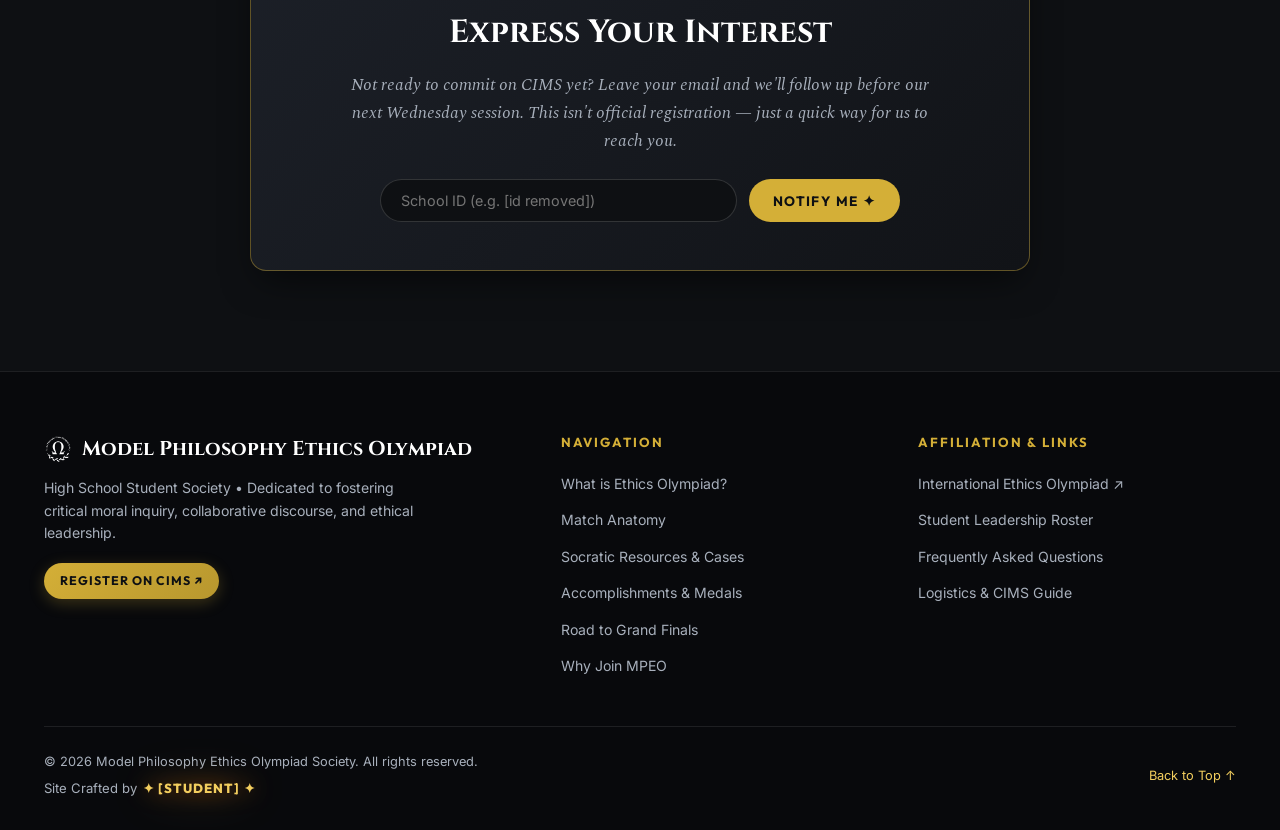
==== commit d81999b8: "chore: remove placeholder testimony quote box from main" ====
--- a/index.html
+++ b/index.html
@@ -404,19 +404,6 @@
       </div>
     </section>
 
-    <!-- SECTION 5: STUDENT VOICE (TESTIMONIAL SPOTLIGHT) -->
-    <section class="section testimonial-section" id="testimonial">
-      <div class="container">
-        <div class="testimonial-card">
-          <div class="testimonial-quote-mark">“</div>
-          <p class="testimonial-quote-text">
-            "Before joining MPEO, I thought philosophy was just abstract theory in old books. The Olympiad completely changed how I think: it taught us how to listen closely, deconstruct real crises together, and defend nuanced moral stances with clarity and empathy."
-          </p>
-          <div class="testimonial-author">MPEO Competitive Squad</div>
-          <div class="testimonial-role">Senior School Ethics Olympiad Medalist Team</div>
-        </div>
-      </div>
-    </section>
 
     <!-- SECTION 6: OUR ACCOMPLISHMENTS (HALL OF PRESTIGE) -->
     <section class="section" id="accomplishments" style="background: radial-gradient(circle at 50% 50%, #15181F 0%, #0E1013 100%);">
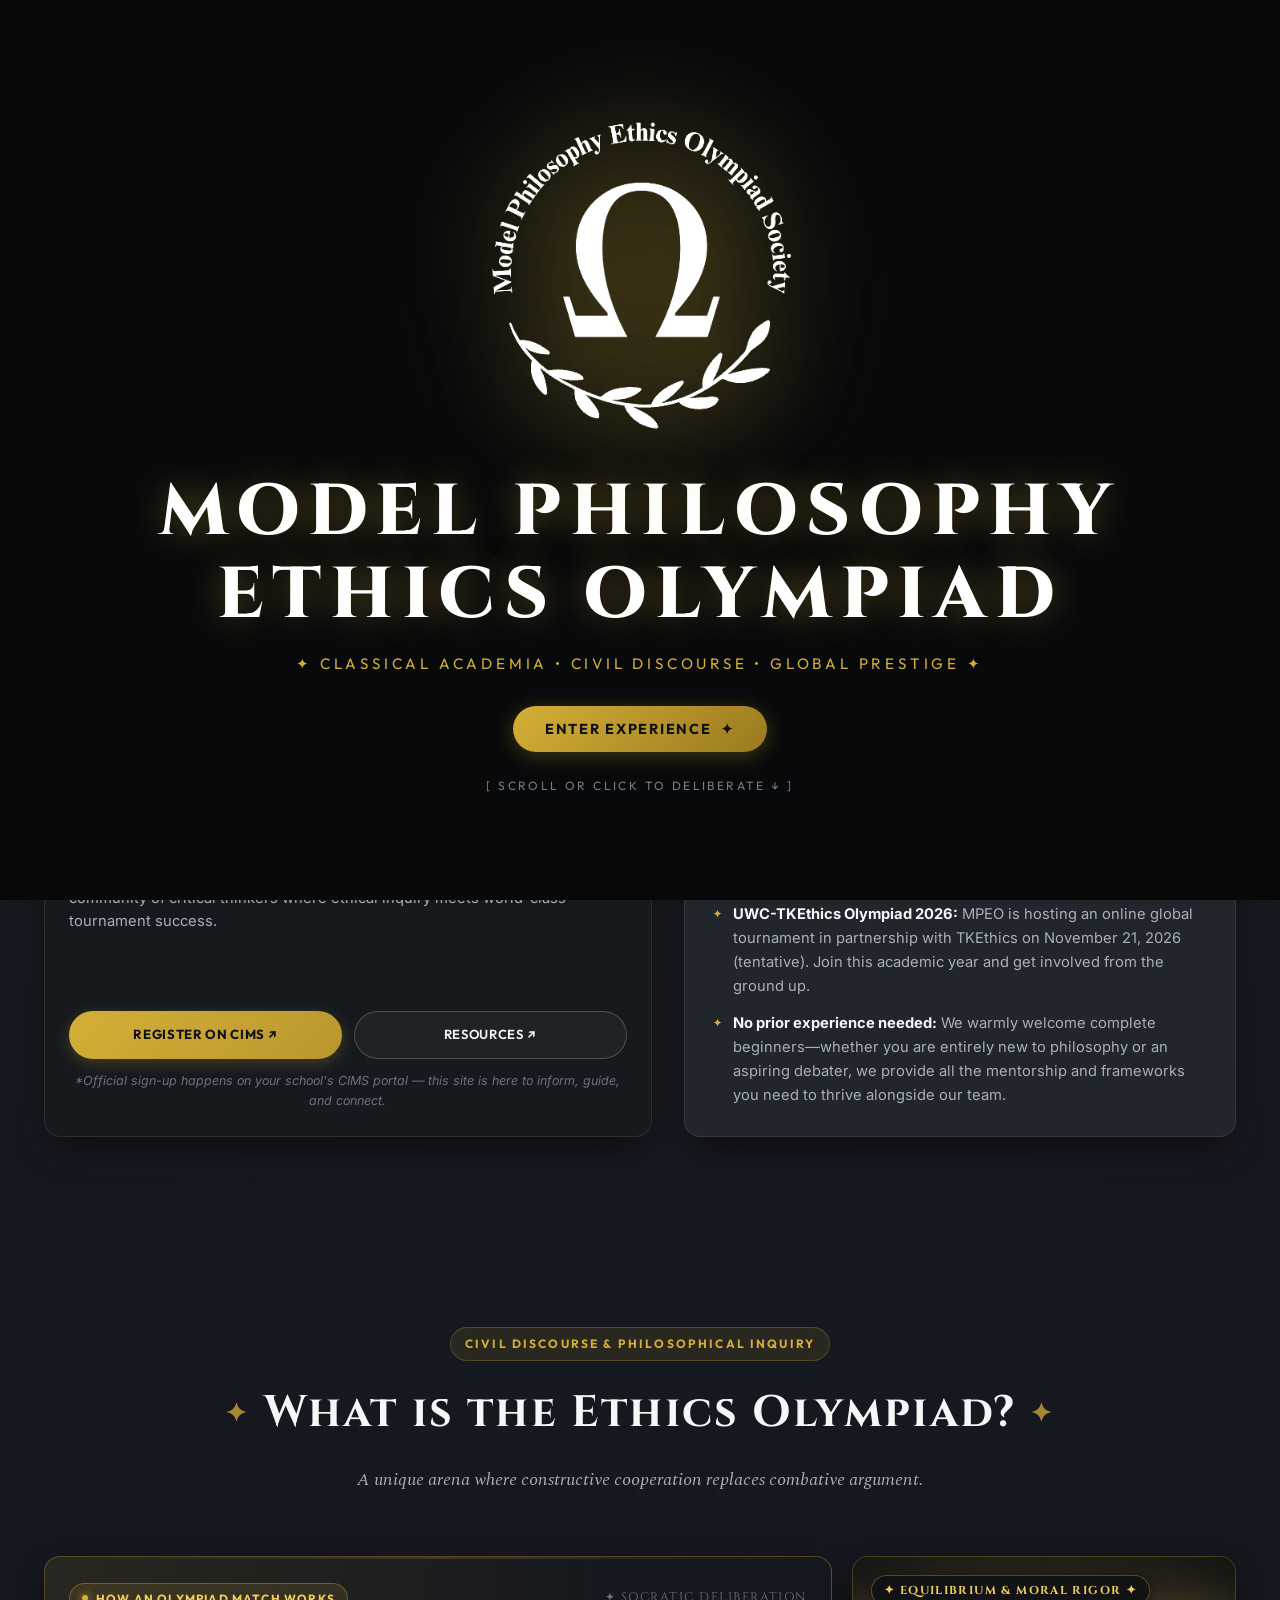
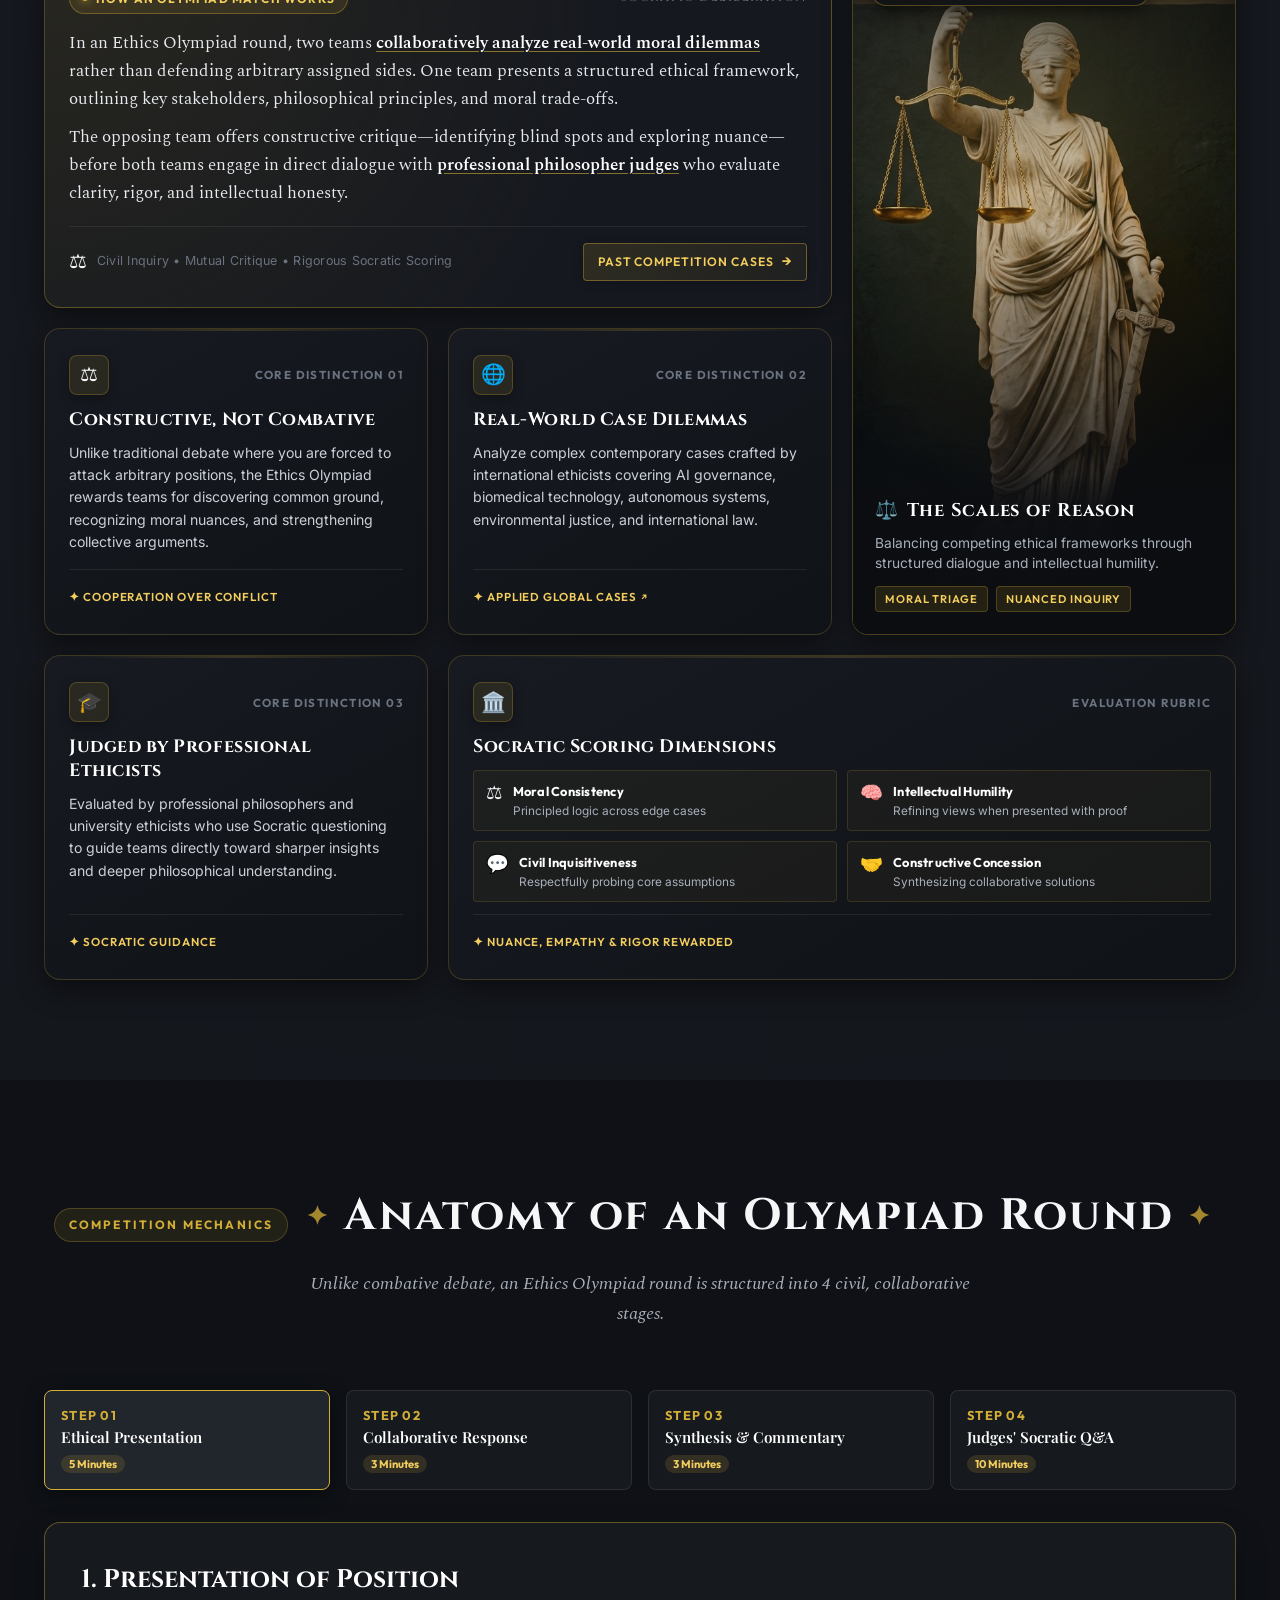
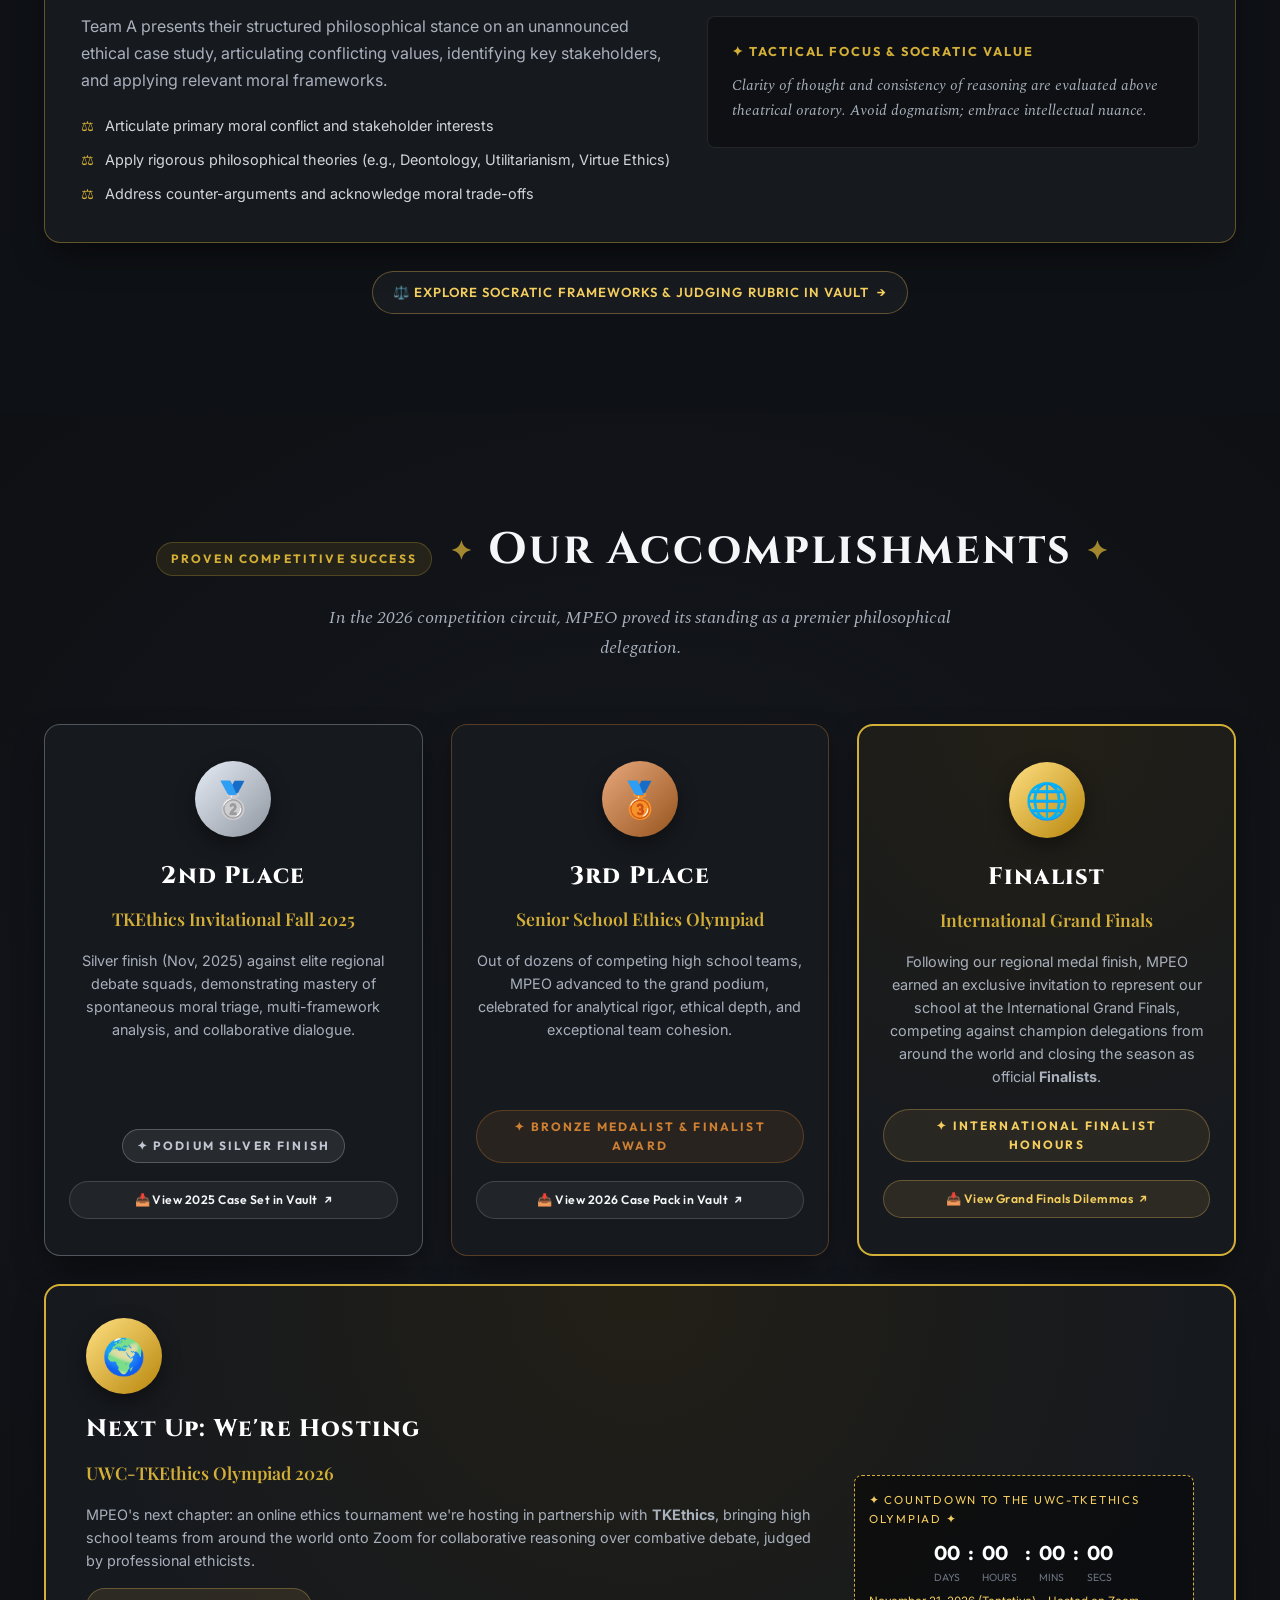
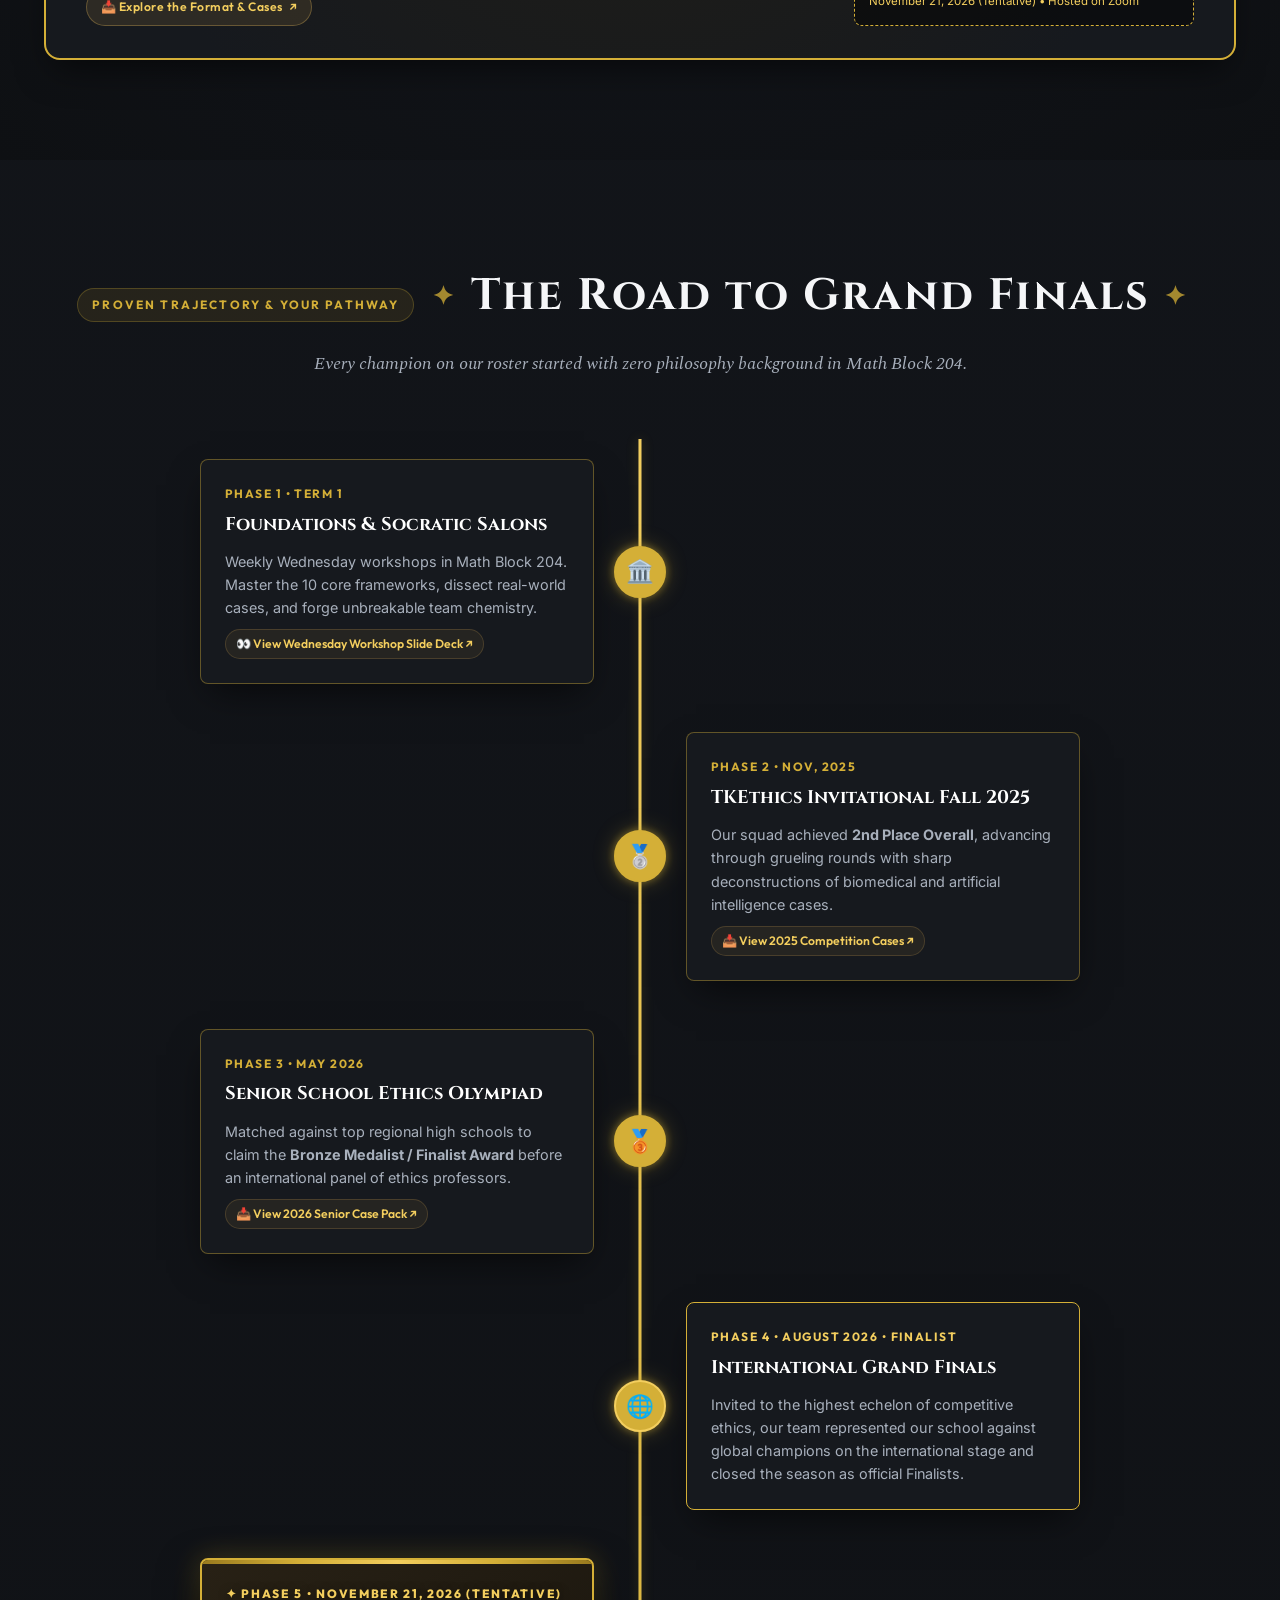
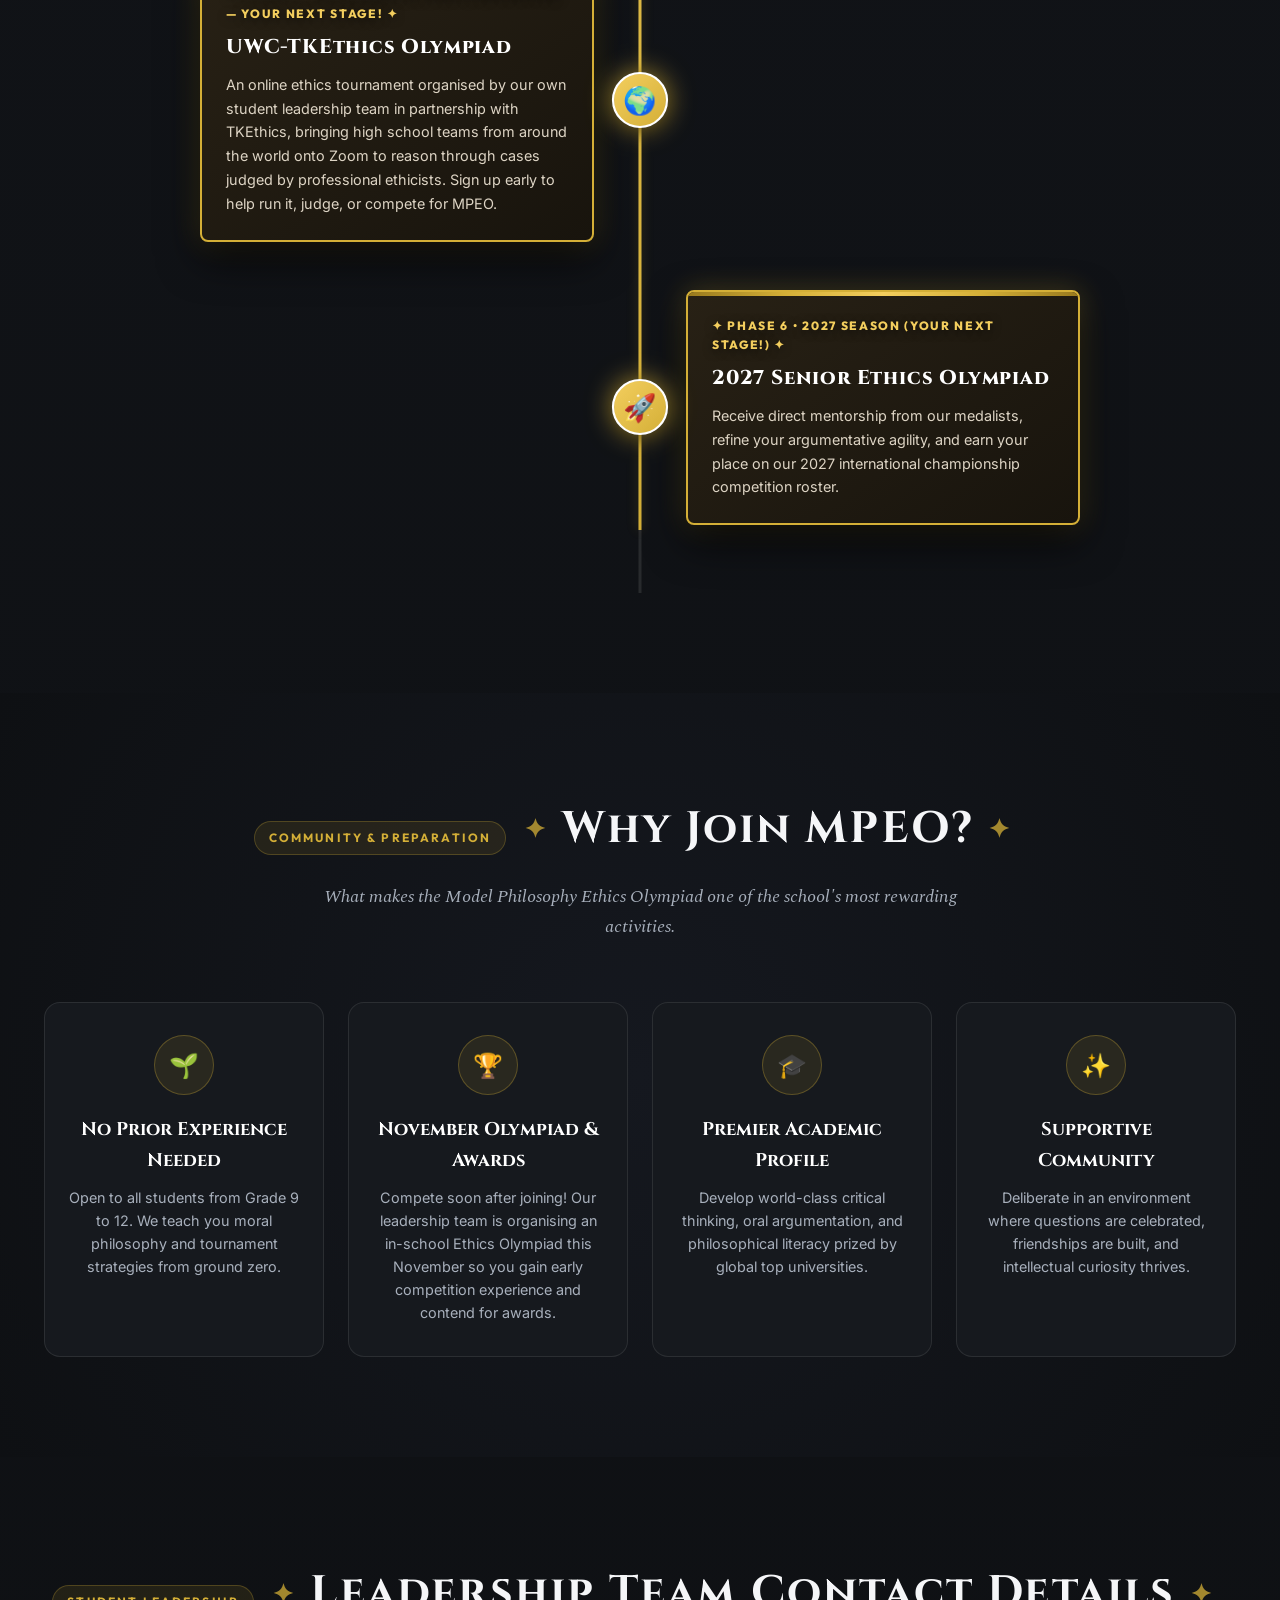
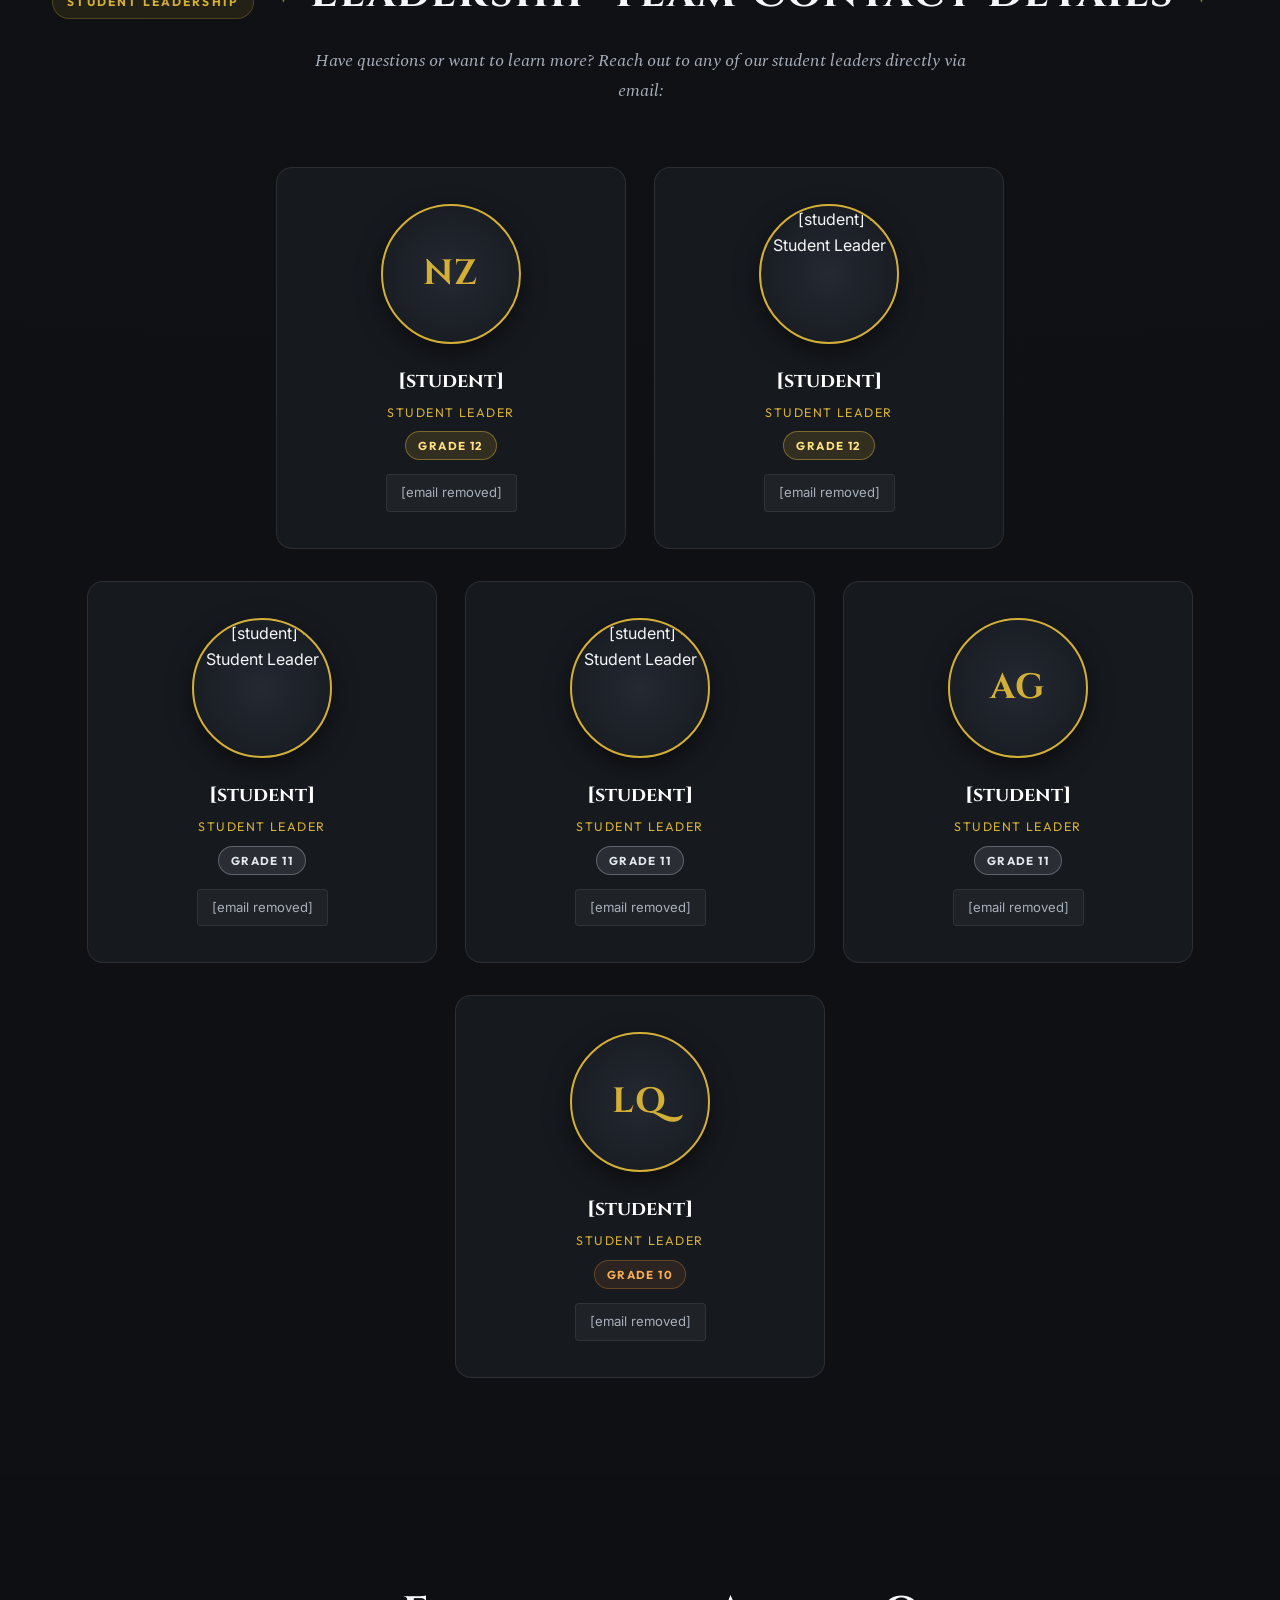
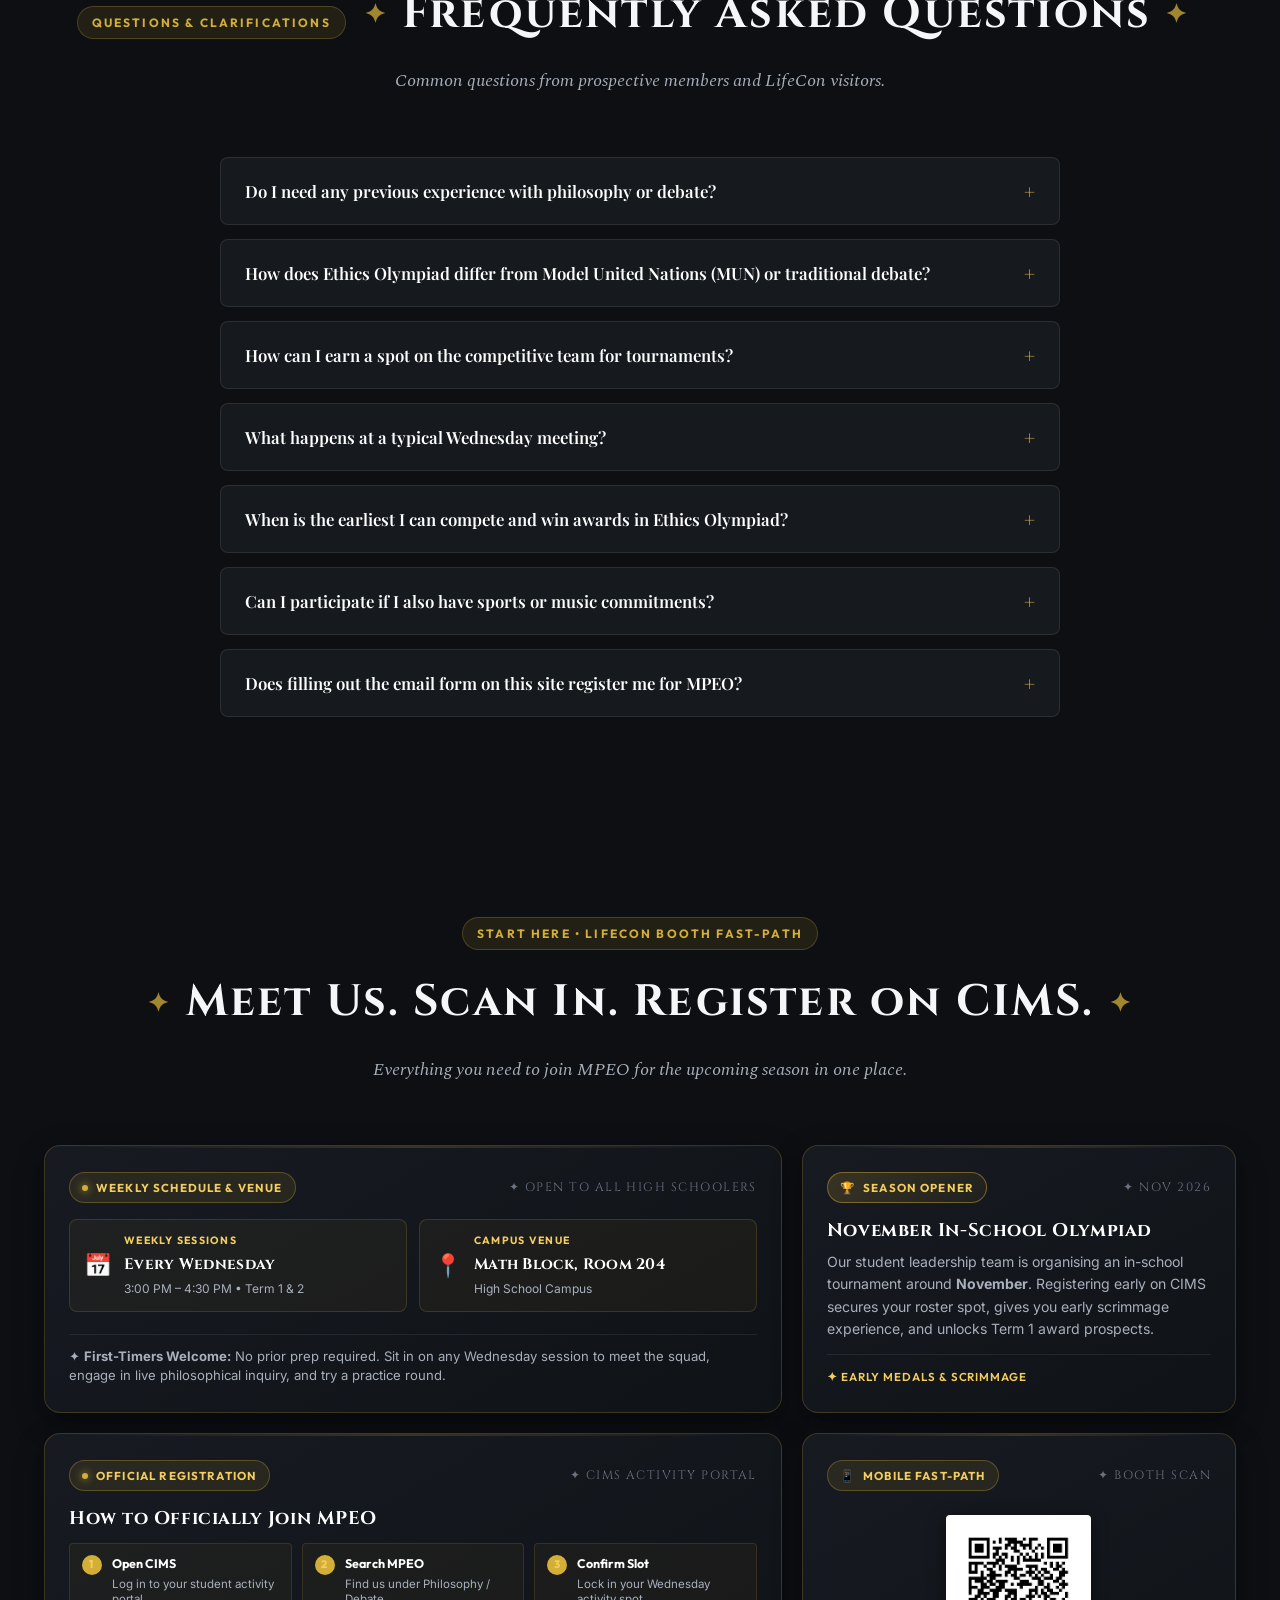
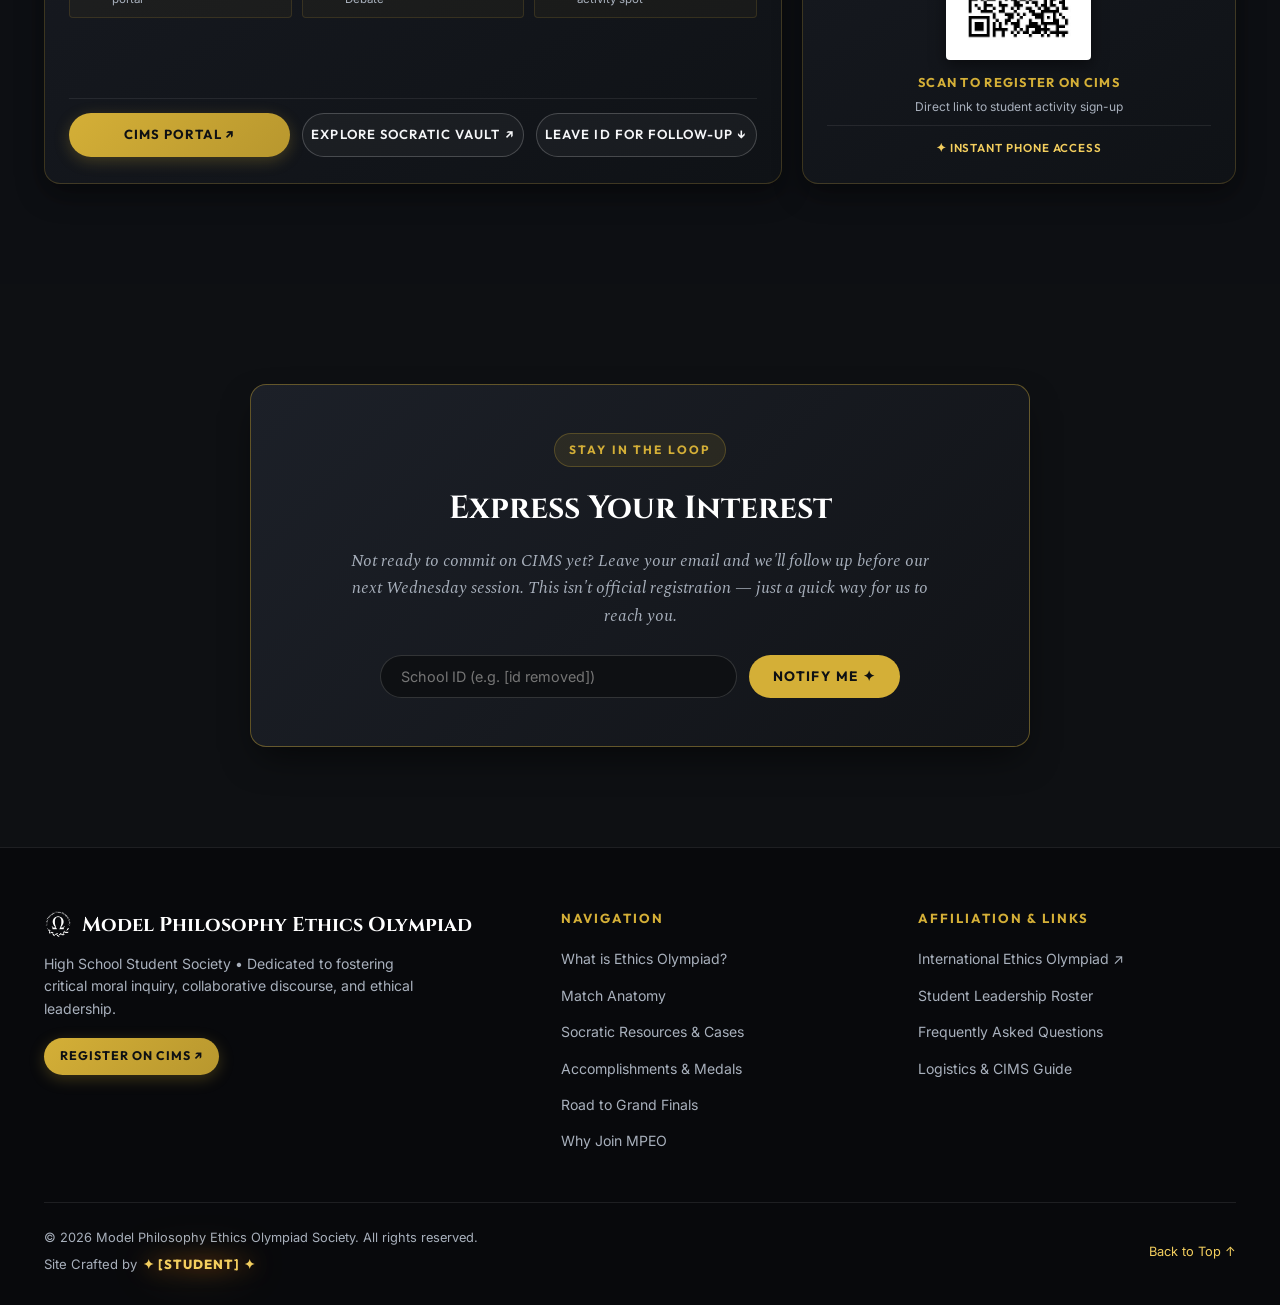
==== commit ba00e277: "feat: update Grand Finals result to Finalist, add UWC-TKEthics Olympiad countdown Grand Finals is co" ====
--- a/index.html
+++ b/index.html
@@ -19,7 +19,7 @@
   <link rel="preconnect" href="https://fonts.gstatic.com" crossorigin>
   <link href="https://fonts.googleapis.com/css2?family=Cinzel:wght@500;600;700;800;900&family=Cormorant+Garamond:ital,wght@0,400;0,600;1,400;1,600&family=Inter:wght@300;400;500;600;700&family=Playfair+Display:ital,wght@0,600;0,700;1,600&family=Spectral:ital,wght@0,400;0,500;1,400&family=Outfit:wght@500;600;700&display=swap" rel="stylesheet">
 
-  <link rel="stylesheet" href="style.css?v=11">
+  <link rel="stylesheet" href="style.css?v=12">
   <link rel="icon" type="image/png" href="assets/omega-crest.png?v=3">
 
   <!-- Synchronous Adaptive Tier Detection -->
@@ -145,7 +145,7 @@
                 <div class="spotlight-stars">★★★★</div>
               </div>
               <p class="spotlight-text">
-                Two high school teams from MPEO competed in the international Senior Ethics Olympiad; one of which achieved a bronze medal finalist award. Our team is now headed to the <strong>International Grand Finals on August 29, 2026</strong>.
+                Two high school teams from MPEO competed in the international Senior Ethics Olympiad; one of which achieved a bronze medal finalist award. Our team went on to represent our school at the <strong>International Grand Finals</strong>, closing the season as official Finalists.
               </p>
             </div>
 
@@ -160,7 +160,7 @@
                   <strong>Awards Prospects:</strong> MPEO consistently trains delegates for podium finishes, regional finalist honours, and international berths. Step onto our tournament roster to contend for prestigious medals and add distinguished accolades to your academic profile.
                 </li>
                 <li class="spotlight-list-item">
-                  <strong>2026 UWC Ethics Olympiad:</strong> If you join this academic year you will immediately get competition experience and possible awards.
+                  <strong>UWC-TKEthics Olympiad 2026:</strong> MPEO is hosting an online global tournament in partnership with TKEthics on November 21, 2026 (tentative). Join this academic year and get involved from the ground up.
                 </li>
                 <li class="spotlight-list-item">
                   <strong>No prior experience needed:</strong> We warmly welcome complete beginners—whether you are entirely new to philosophy or an aspiring debater, we provide all the mentorship and frameworks you need to thrive alongside our team.
@@ -457,18 +457,43 @@
             </div>
           </div>
 
-          <!-- Card 3: International Grand Finals Invitation (Upcoming) -->
+          <!-- Card 3: International Grand Finals Result (Finalist) -->
           <div class="award-card gold-finals">
             <div>
               <div class="award-medal-badge gold">🌐</div>
-              <h3 class="award-rank">Grand Finals</h3>
-              <div class="award-tournament">International Ethics Olympiad</div>
+              <h3 class="award-rank">Finalist</h3>
+              <div class="award-tournament">International Grand Finals</div>
               <p class="award-desc">
-                Following our regional medal finish, MPEO earned an exclusive invitation to represent our school at the International Grand Finals, matching wits with champion delegations worldwide.
-              </p>
-            </div>
-            <div class="countdown-box">
-              <div class="countdown-label">✦ Countdown to Grand Finals ✦</div>
+                Following our regional medal finish, MPEO earned an exclusive invitation to represent our school at the International Grand Finals, competing against champion delegations from around the world and closing the season as official <strong>Finalists</strong>.
+              </p>
+            </div>
+            <div>
+              <div class="section-tag" style="background: rgba(212, 168, 83, 0.1); border-color: rgba(212, 168, 83, 0.35); color: var(--color-gold-hover); margin-bottom: 10px;">
+                ✦ International Finalist Honours
+              </div>
+              <a href="cases.html#case-packs" class="award-vault-link gold">
+                <span>📥 View Grand Finals Dilemmas</span>
+                <span>↗</span>
+              </a>
+            </div>
+          </div>
+
+          <!-- Card 4: UWC-TKEthics Olympiad (Next Up / Countdown) -->
+          <div class="award-card gold-finals span-full next-up-card">
+            <div class="next-up-copy">
+              <div class="award-medal-badge gold">🌍</div>
+              <h3 class="award-rank">Next Up: We're Hosting</h3>
+              <div class="award-tournament">UWC-TKEthics Olympiad 2026</div>
+              <p class="award-desc">
+                MPEO's next chapter: an online ethics tournament we're hosting in partnership with <strong>TKEthics</strong>, bringing high school teams from around the world onto Zoom for collaborative reasoning over combative debate, judged by professional ethicists.
+              </p>
+              <a href="cases.html#case-packs" class="award-vault-link gold">
+                <span>📥 Explore the Format & Cases</span>
+                <span>↗</span>
+              </a>
+            </div>
+            <div class="countdown-box next-up-countdown">
+              <div class="countdown-label">✦ Countdown to the UWC-TKEthics Olympiad ✦</div>
               <div class="countdown-digits" id="grand-finals-countdown">
                 <div><span id="cd-days">--</span><span class="countdown-unit">Days</span></div>
                 <div>:</div>
@@ -478,13 +503,9 @@
                 <div>:</div>
                 <div><span id="cd-secs">--</span><span class="countdown-unit">Secs</span></div>
               </div>
-              <div style="font-size: 0.72rem; color: var(--color-gold-hover); margin-top: 6px; margin-bottom: 10px;">
-                August 29, 2026 • World Stage
-              </div>
-              <a href="cases.html#case-packs" class="award-vault-link gold">
-                <span>📥 View Grand Finals Dilemmas</span>
-                <span>↗</span>
-              </a>
+              <div style="font-size: 0.72rem; color: var(--color-gold-hover); margin-top: 6px;">
+                November 21, 2026 (Tentative) • Hosted on Zoom
+              </div>
             </div>
           </div>
         </div>
@@ -548,22 +569,22 @@
           <div class="timeline-item active">
             <div class="timeline-node" style="border-color: var(--color-gold-hover);">🌐</div>
             <div class="timeline-content-card" style="border-color: var(--color-gold-primary);">
-              <div class="timeline-phase-tag" style="color: var(--color-gold-hover);">Phase 4 • August 29, 2026 (Upcoming)</div>
+              <div class="timeline-phase-tag" style="color: var(--color-gold-hover);">Phase 4 • August 2026 • Finalist</div>
               <h3 class="timeline-phase-title">International Grand Finals</h3>
               <p class="timeline-phase-desc">
-                Invited to the highest echelon of competitive ethics, our team will represent our school against global champions on the international stage.
-              </p>
-            </div>
-          </div>
-
-          <!-- Node 5: In-School Olympiad (New Member Milestone) -->
+                Invited to the highest echelon of competitive ethics, our team represented our school against global champions on the international stage and closed the season as official Finalists.
+              </p>
+            </div>
+          </div>
+
+          <!-- Node 5: UWC-TKEthics Olympiad (Hosted by MPEO) -->
           <div class="timeline-item timeline-item-parchment">
-            <div class="timeline-node node-parchment">🏆</div>
+            <div class="timeline-node node-parchment">🌍</div>
             <div class="timeline-content-card card-parchment">
-              <div class="timeline-phase-tag tag-parchment">✦ Phase 5 • November 2026 (Your First Arena!) ✦</div>
-              <h3 class="timeline-phase-title title-parchment">In-School Ethics Olympiad</h3>
+              <div class="timeline-phase-tag tag-parchment">✦ Phase 5 • November 21, 2026 (Tentative) — Your Next Stage! ✦</div>
+              <h3 class="timeline-phase-title title-parchment">UWC-TKEthics Olympiad</h3>
               <p class="timeline-phase-desc desc-parchment">
-                Organised directly by our student leadership team right here at school. Sign up early to gain immediate tournament experience, debate live dilemmas, and contend for awards soon.
+                An online ethics tournament organised by our own student leadership team in partnership with TKEthics, bringing high school teams from around the world onto Zoom to reason through cases judged by professional ethicists. Sign up early to help run it, judge, or compete for MPEO.
               </p>
             </div>
           </div>
--- a/style.css
+++ b/style.css
@@ -1461,6 +1461,10 @@
   gap: 28px;
 }
 
+.award-card.span-full {
+  grid-column: 1 / -1;
+}
+
 .award-card {
   background: var(--color-bg-secondary);
   border: 1px solid var(--color-border-subtle);
@@ -1500,6 +1504,56 @@
 }
 .award-card.gold-finals:hover {
   box-shadow: var(--shadow-gold);
+}
+
+.next-up-card {
+  display: flex;
+  flex-direction: row;
+  align-items: center;
+  justify-content: space-between;
+  gap: 40px;
+  text-align: left;
+  padding: 32px 40px;
+}
+
+.next-up-copy {
+  flex: 1 1 auto;
+}
+
+.next-up-copy .award-medal-badge {
+  margin: 0 0 16px;
+}
+
+.next-up-copy .award-desc {
+  margin-bottom: 16px;
+}
+
+.next-up-copy .award-vault-link {
+  width: auto;
+  display: inline-flex;
+  margin-top: 0;
+}
+
+.next-up-countdown {
+  flex: 0 0 340px;
+  margin-top: 0;
+}
+
+@media (max-width: 900px) {
+  .next-up-card {
+    flex-direction: column;
+    text-align: center;
+    padding: 36px 24px;
+  }
+
+  .next-up-copy .award-vault-link {
+    width: 100%;
+  }
+
+  .next-up-countdown {
+    flex: 1 1 auto;
+    width: 100%;
+  }
 }
 
 .award-medal-badge {
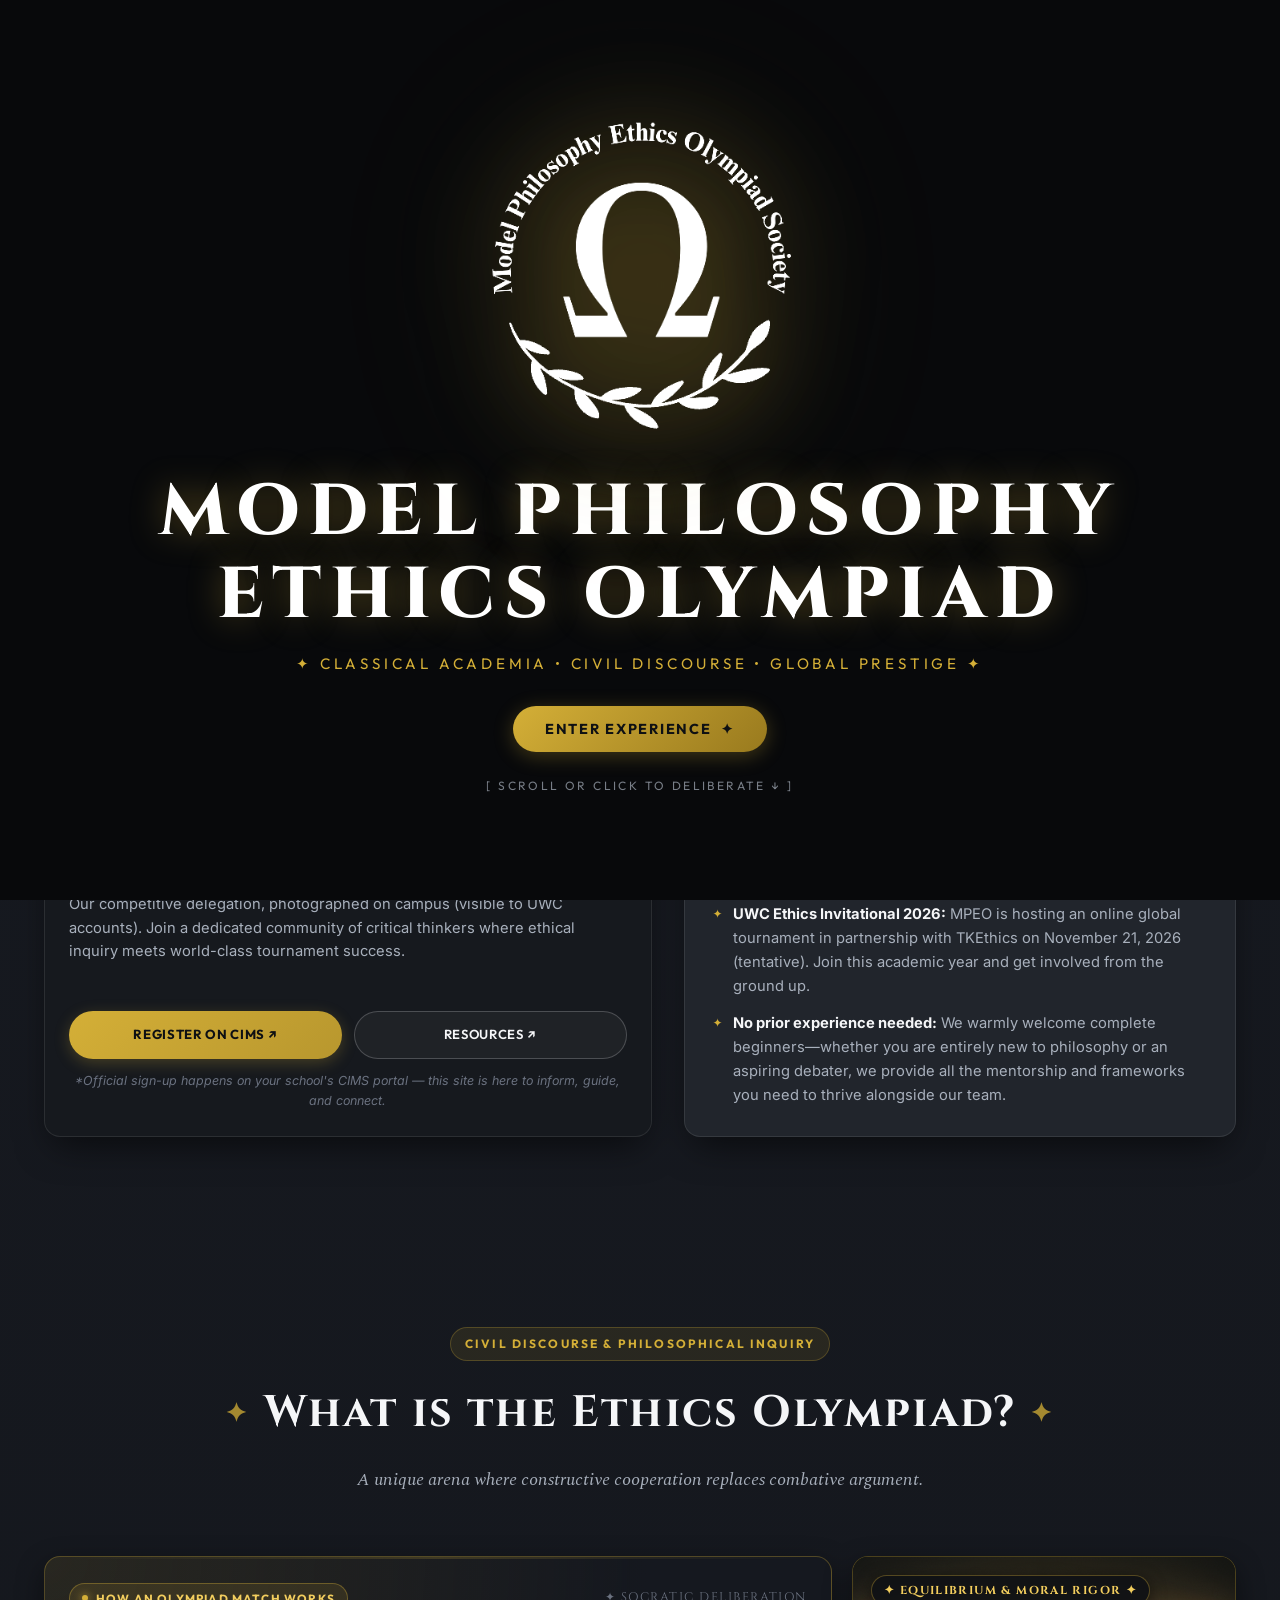
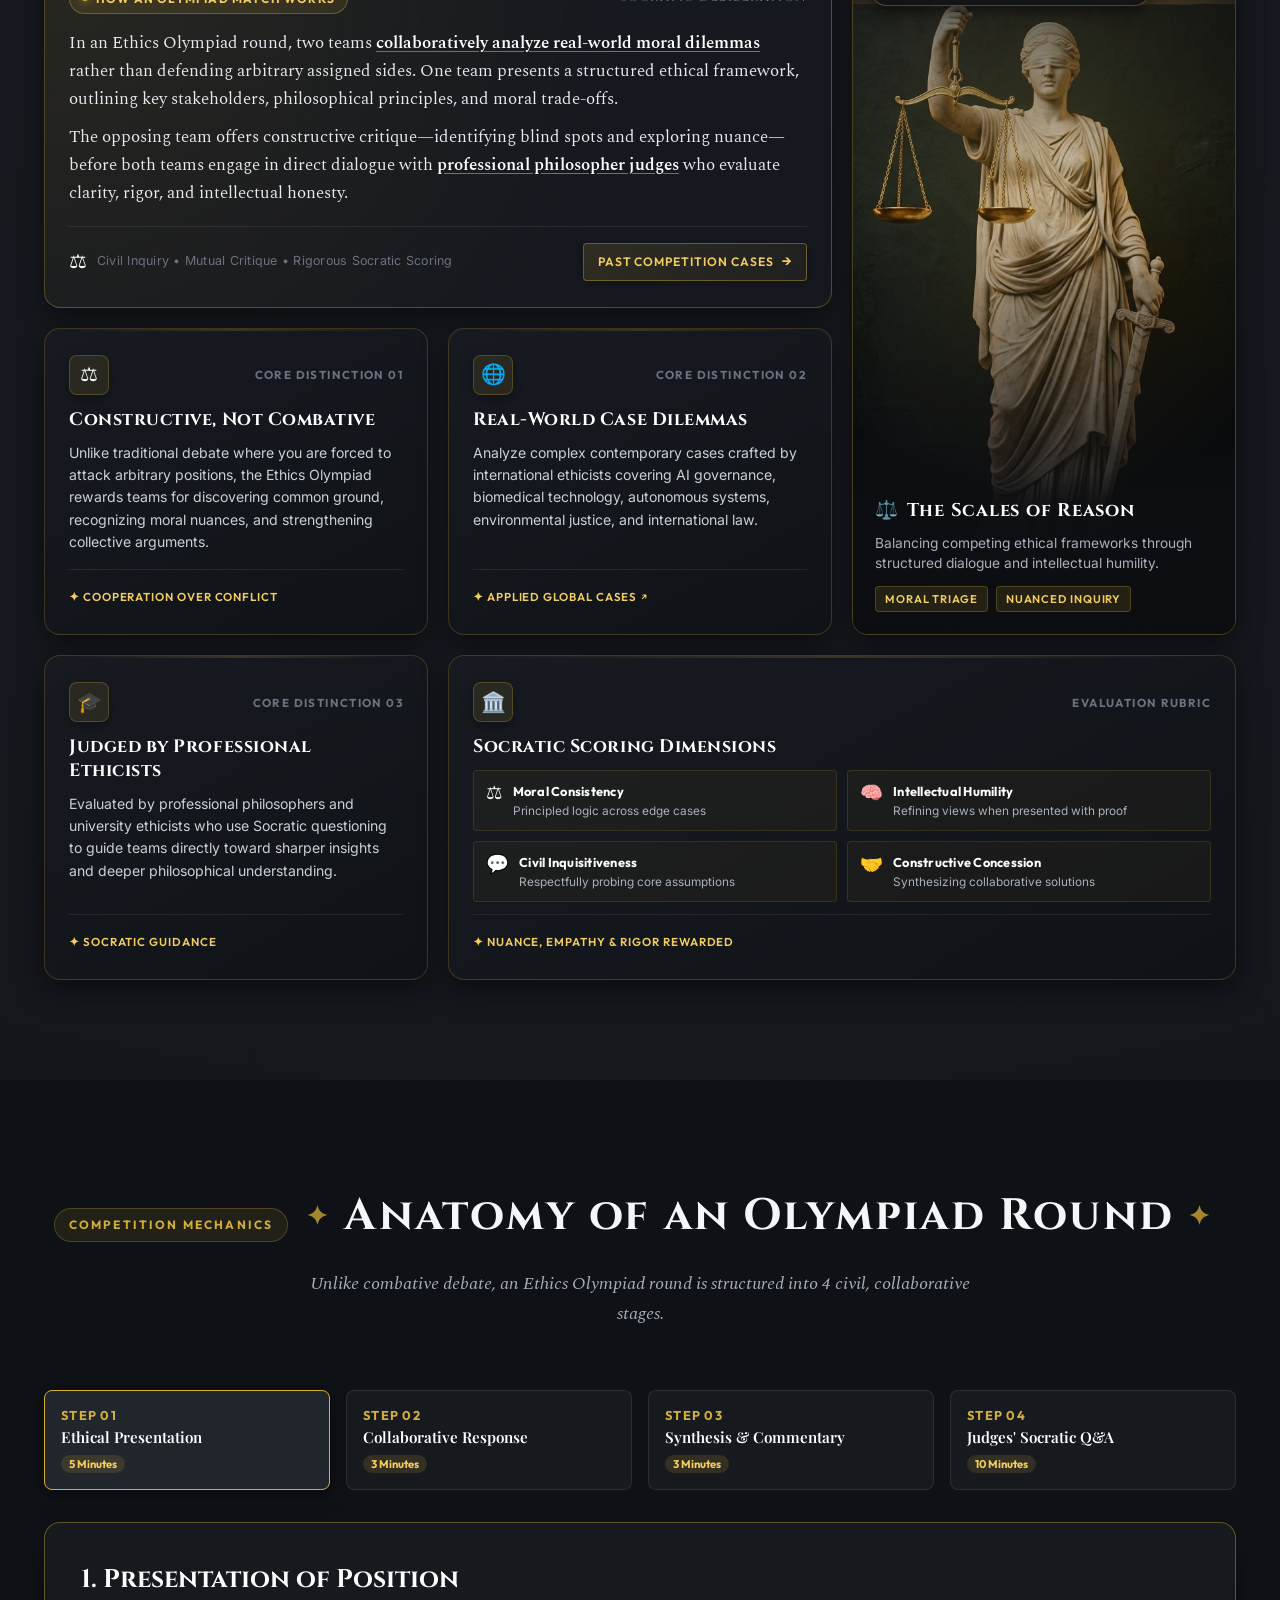
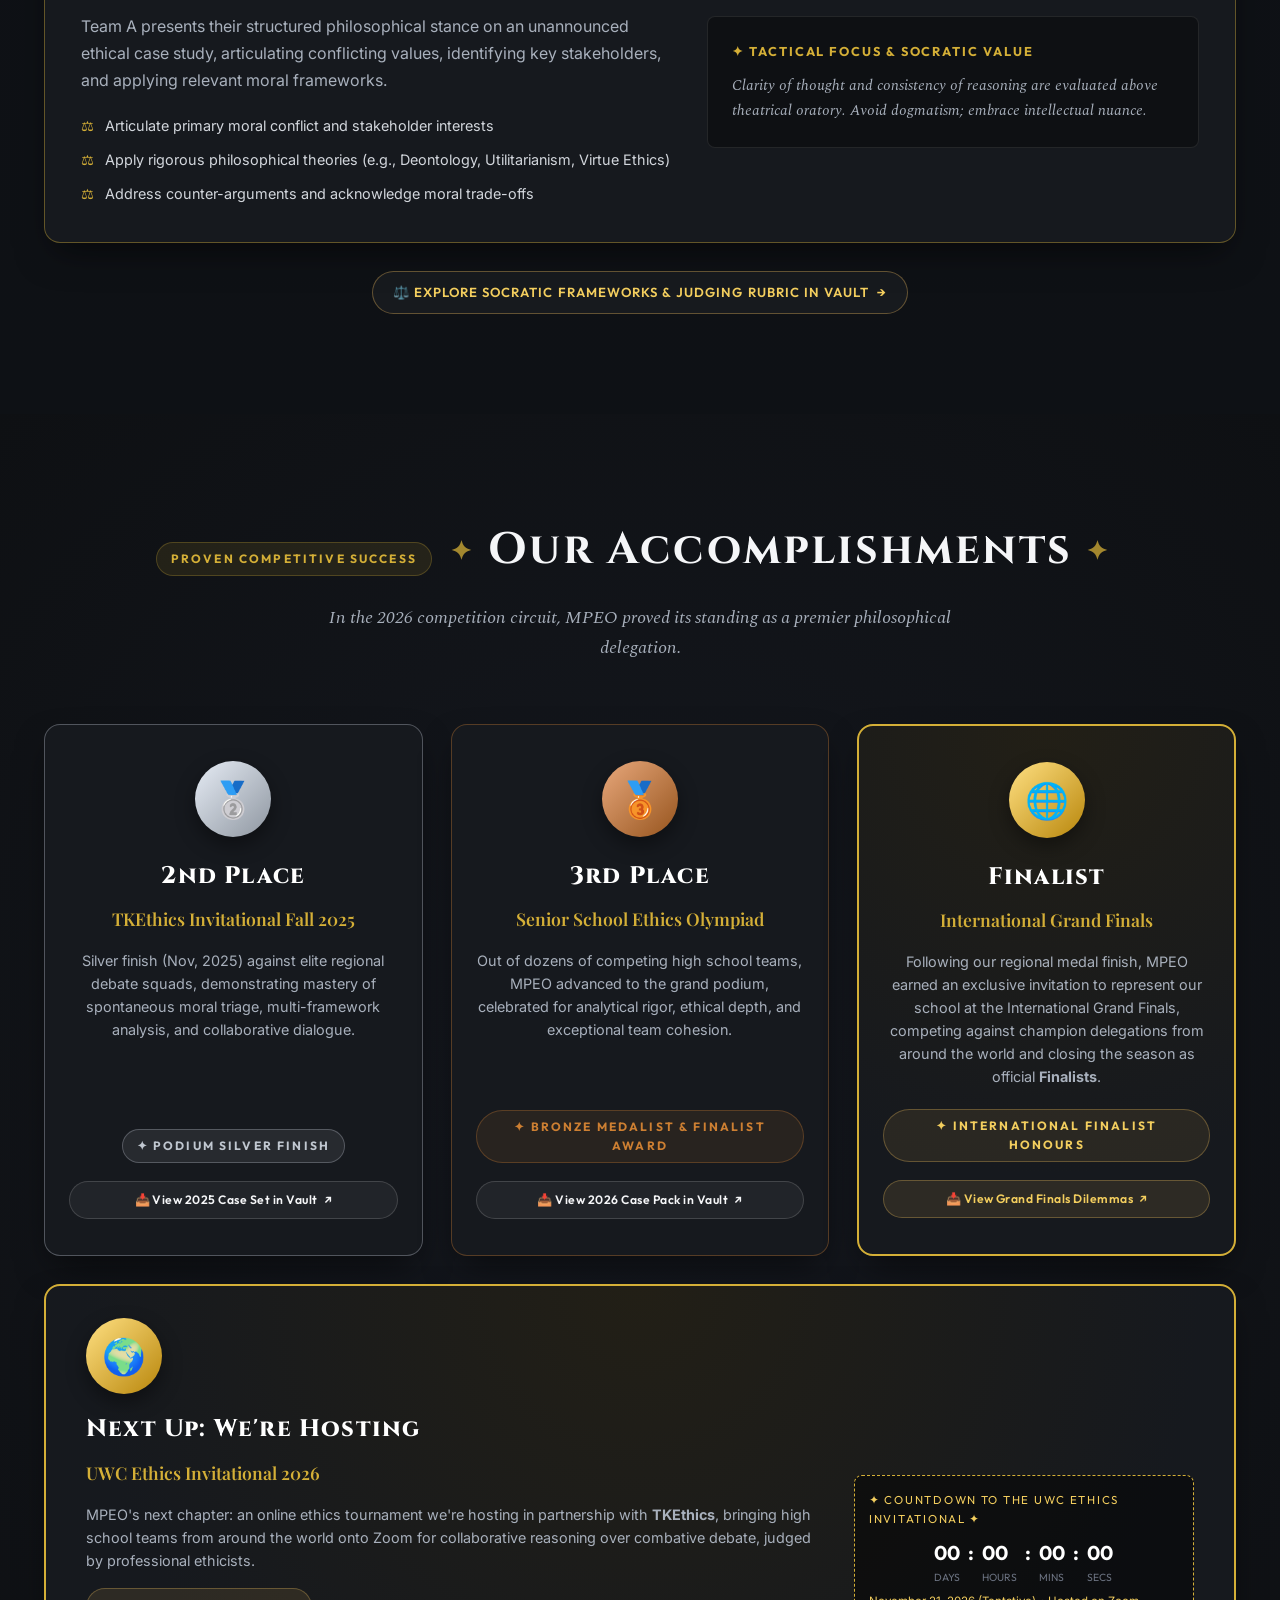
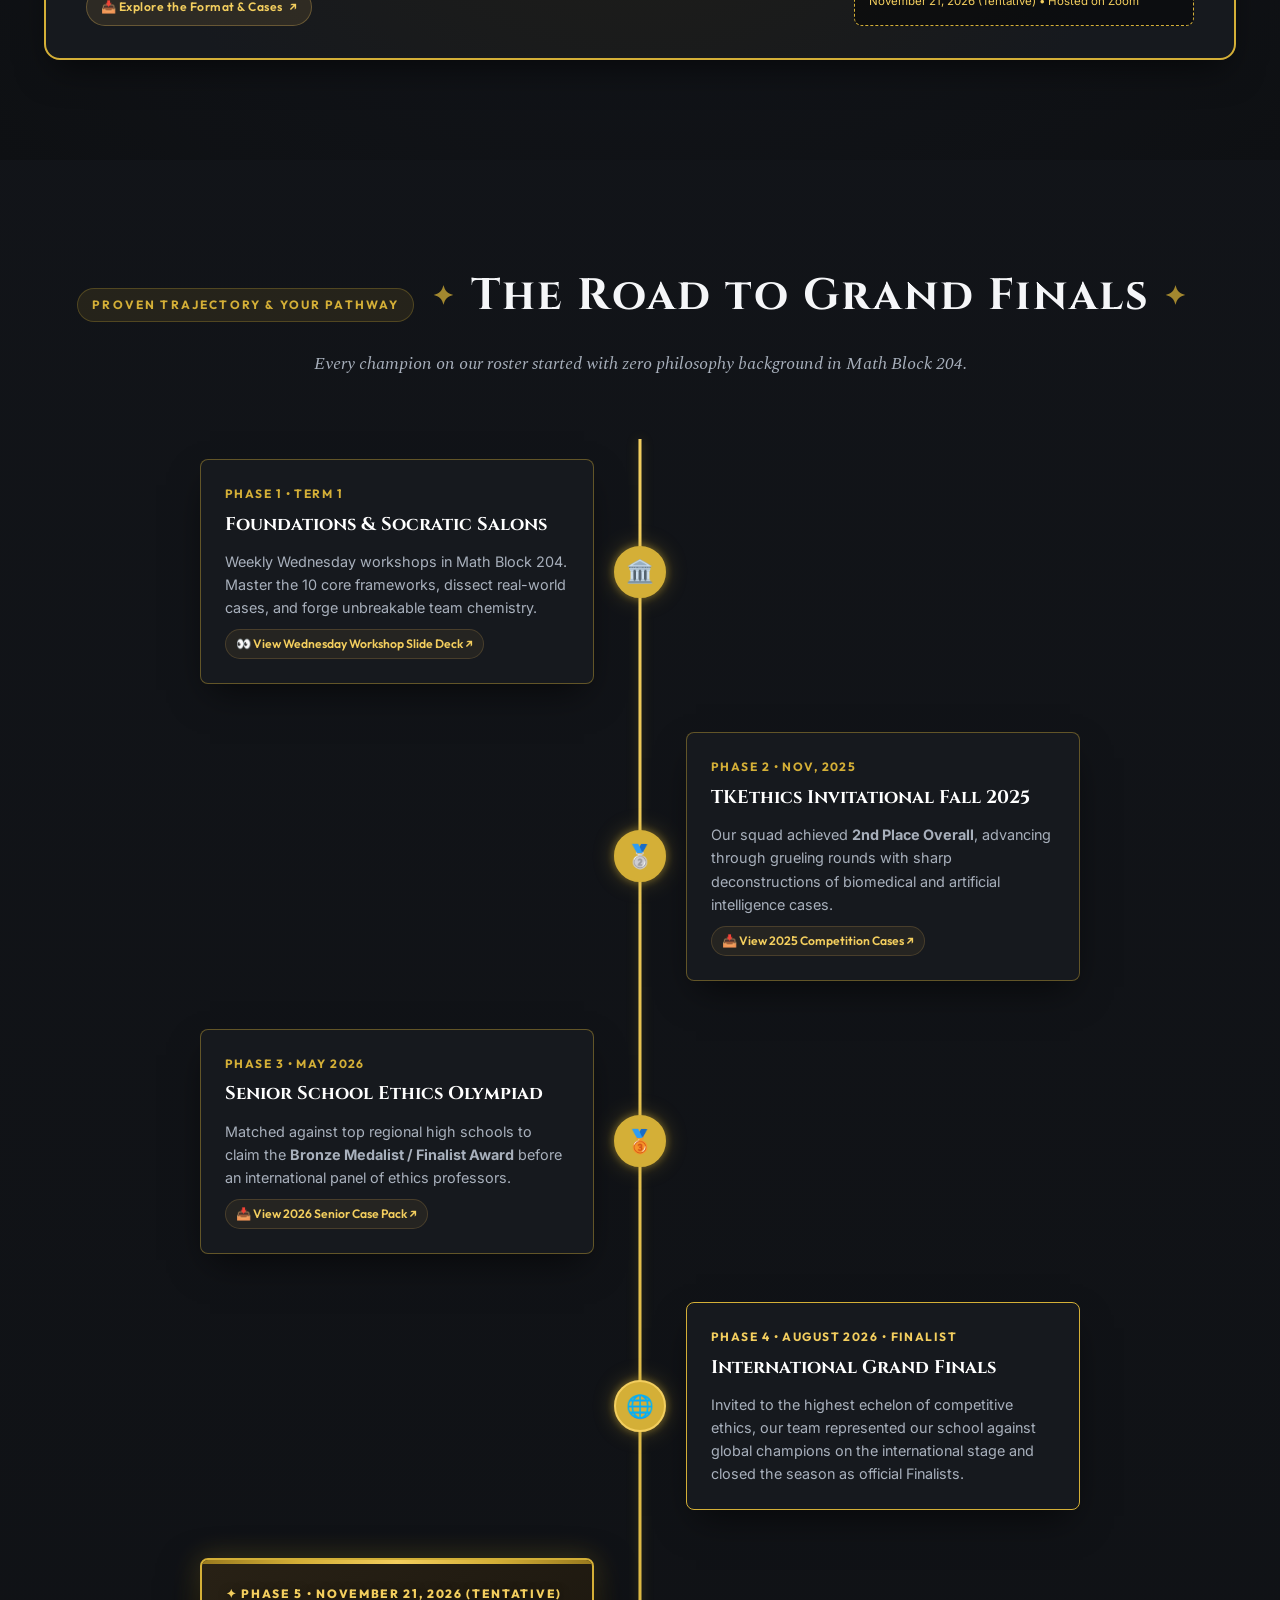
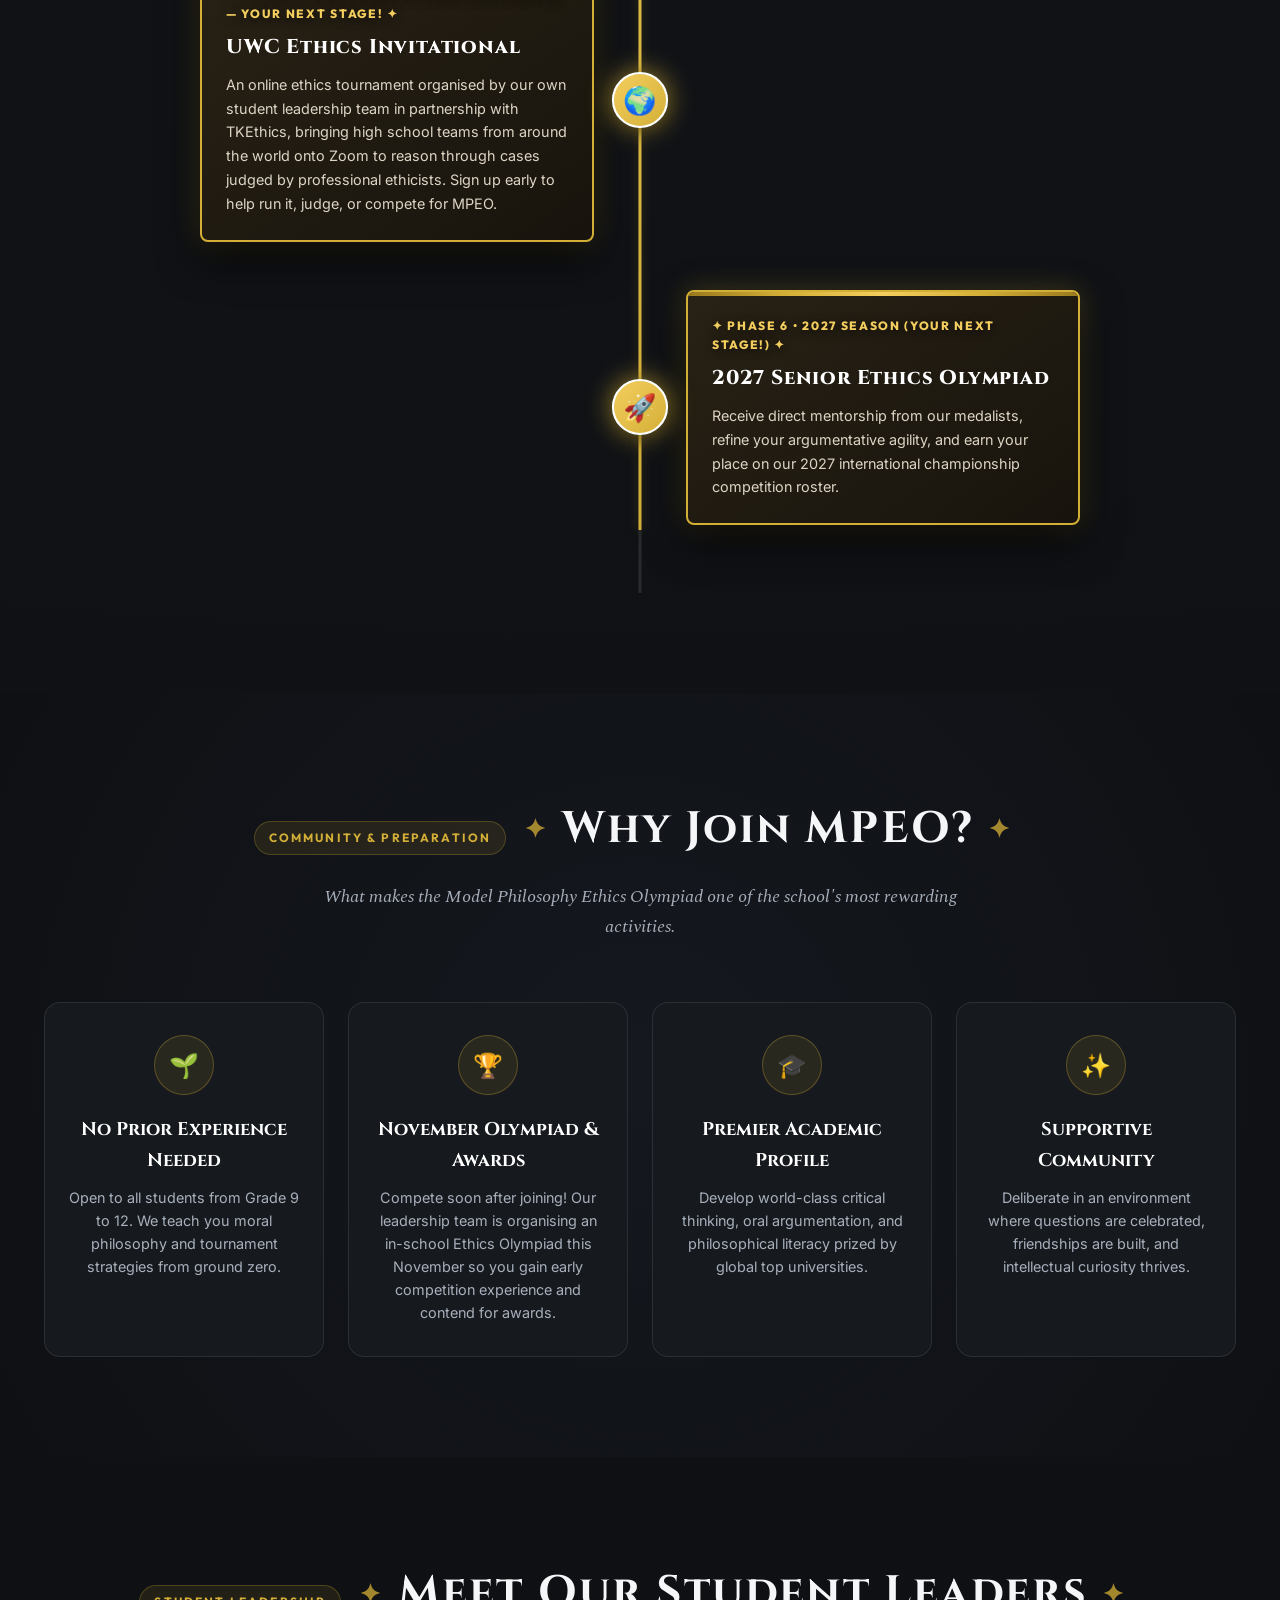
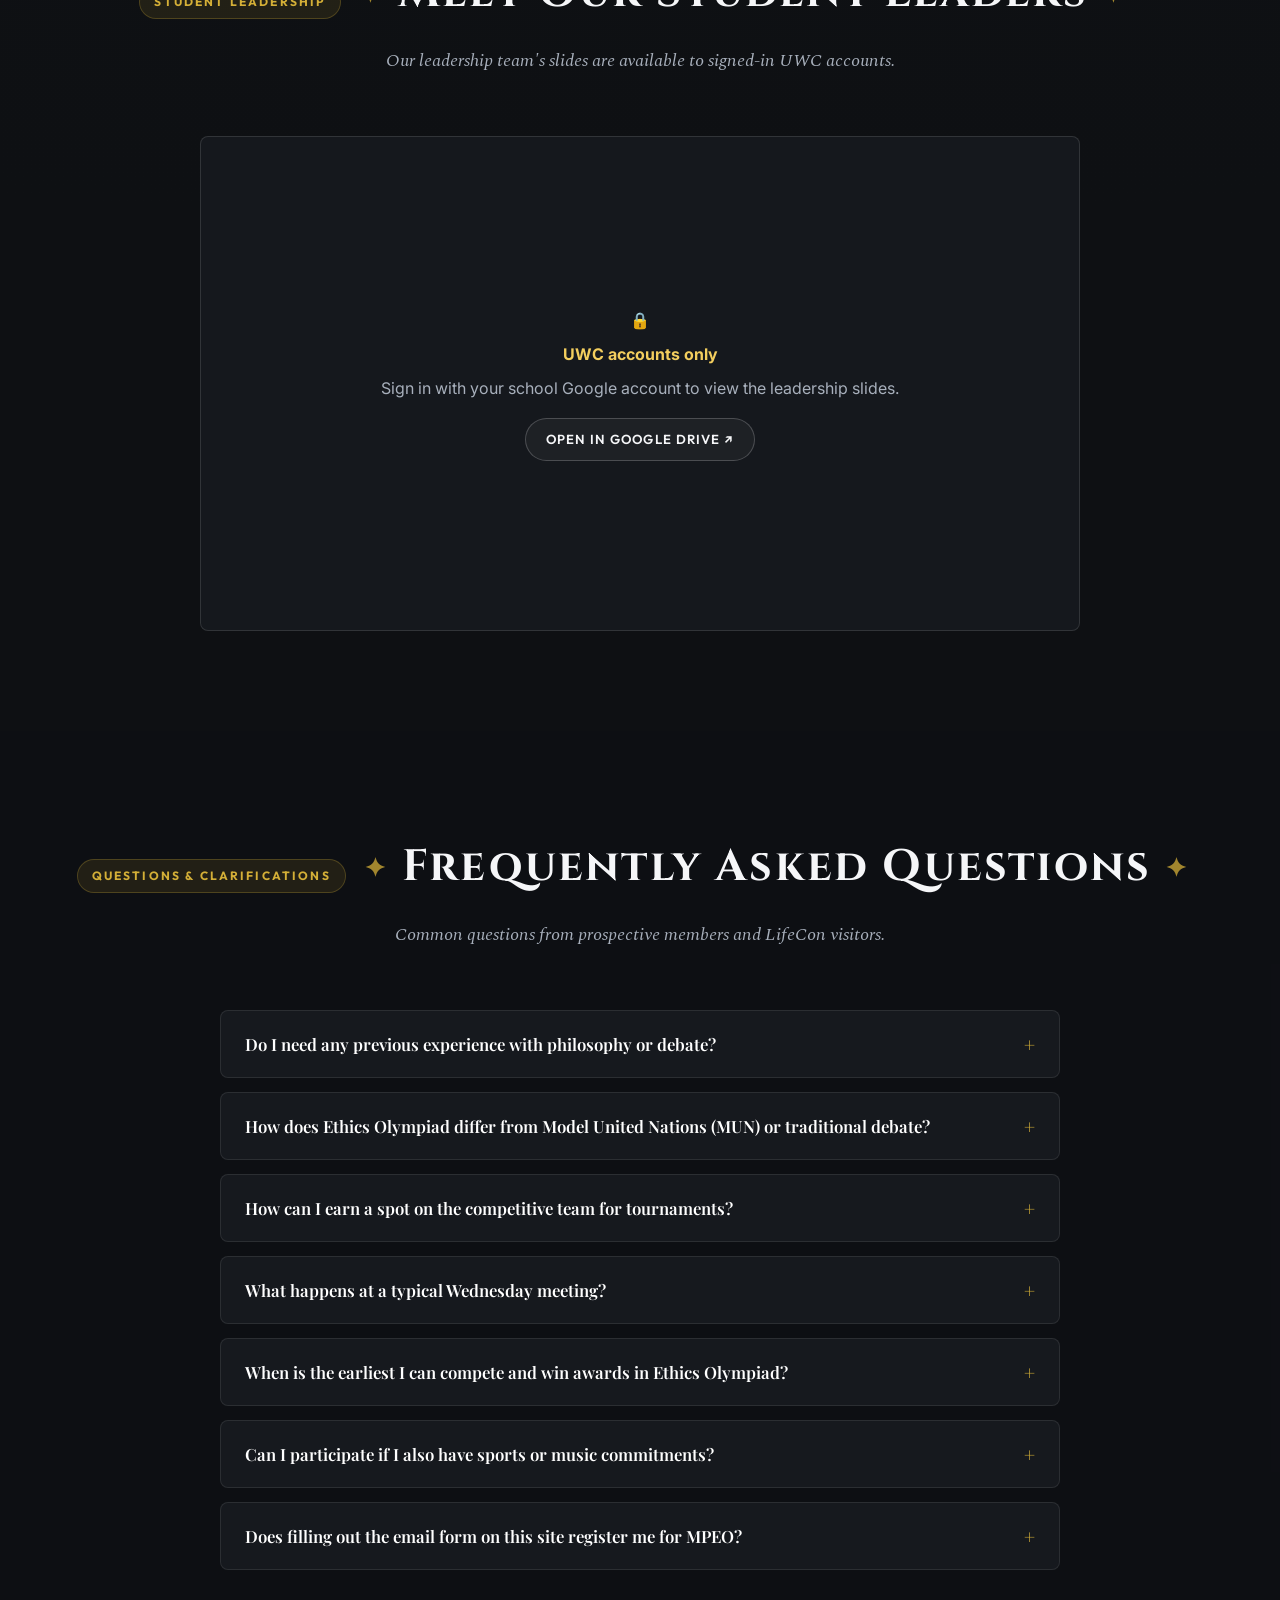
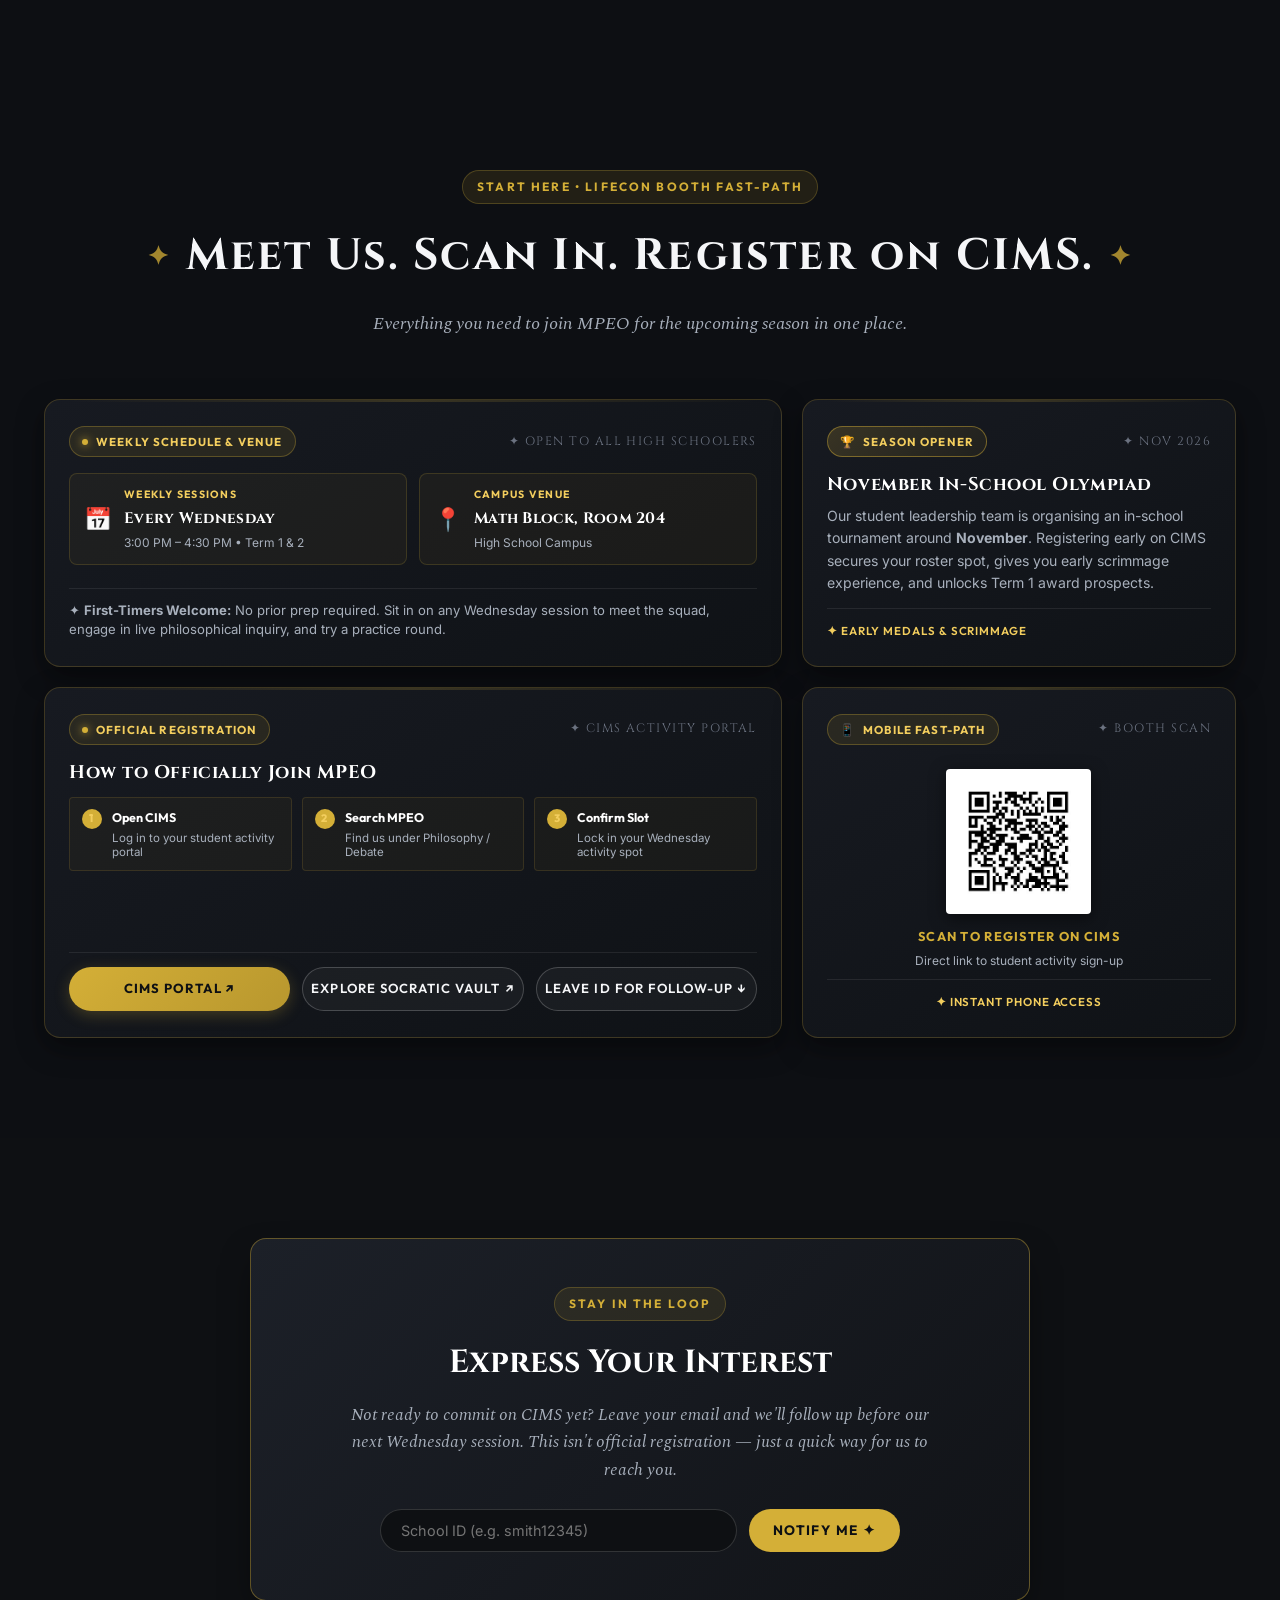
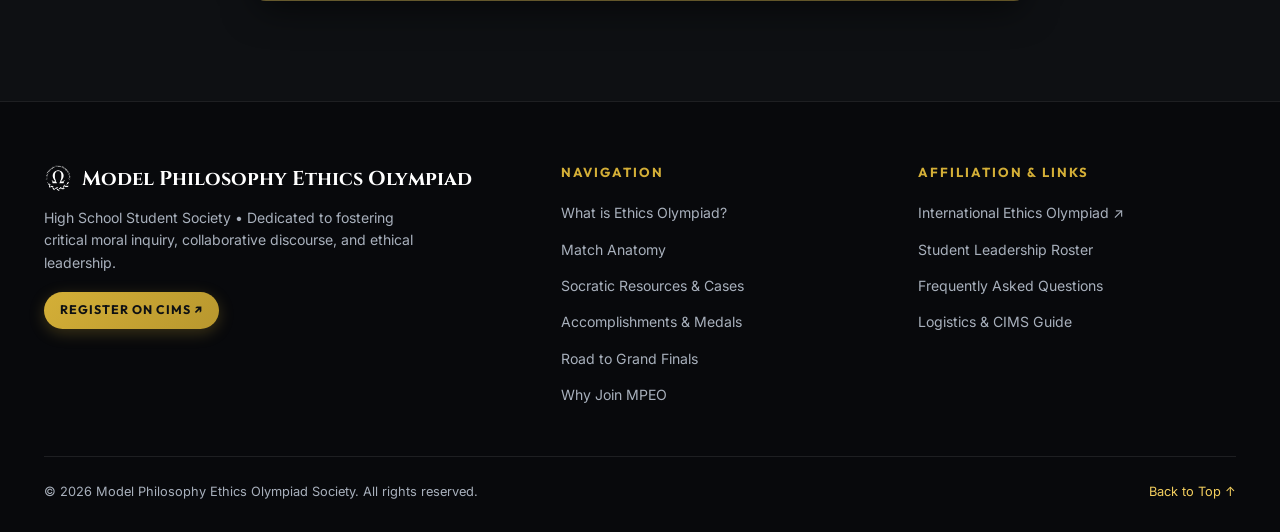
==== commit d750d32e: "refactor: remove student names, emails and photos; gate team photo and leadership slides behind UWC " ====
--- a/index.html
+++ b/index.html
@@ -12,14 +12,14 @@
   <meta property="og:title" content="Model Philosophy Ethics Olympiad (MPEO)">
   <meta property="og:description" content="Deliberate on society's most pressing moral dilemmas. Weekly sessions every Wednesday 3:00–4:30 PM in Math Block 204.">
   <meta property="og:type" content="website">
-  <meta property="og:image" content="assets/team-squad.png">
+  <meta property="og:image" content="assets/omega-crest.png">
 
   <!-- Preconnect to Google Fonts -->
   <link rel="preconnect" href="https://fonts.googleapis.com">
   <link rel="preconnect" href="https://fonts.gstatic.com" crossorigin>
   <link href="https://fonts.googleapis.com/css2?family=Cinzel:wght@500;600;700;800;900&family=Cormorant+Garamond:ital,wght@0,400;0,600;1,400;1,600&family=Inter:wght@300;400;500;600;700&family=Playfair+Display:ital,wght@0,600;0,700;1,600&family=Spectral:ital,wght@0,400;0,500;1,400&family=Outfit:wght@500;600;700&display=swap" rel="stylesheet">
 
-  <link rel="stylesheet" href="style.css?v=12">
+  <link rel="stylesheet" href="style.css?v=14">
   <link rel="icon" type="image/png" href="assets/omega-crest.png?v=3">
 
   <!-- Synchronous Adaptive Tier Detection -->
@@ -108,21 +108,24 @@
           <!-- Left Column: Spotlight Team Photo -->
           <div class="hero-spotlight-card">
             <div>
-              <div class="hero-image-frame">
-                <img
-                  src="assets/team-squad-800.jpg"
-                  srcset="assets/team-squad-480.jpg 480w, assets/team-squad-800.jpg 800w, assets/team-squad-1200.jpg 1200w"
-                  sizes="(max-width: 720px) 100vw, 560px"
-                  alt="MPEO Competitive Squad Season 2026"
+              <div class="hero-image-frame hero-image-gated">
+                <div class="hero-gated-fallback">
+                  <span class="hero-gated-lock" aria-hidden="true">🔒</span>
+                  <strong>Team photo — UWC accounts only</strong>
+                  <span>Sign in with your school Google account to view it.</span>
+                  <a href="https://drive.google.com/file/d/1MWVenu2v_o1yKDgurZFC6YSYu1XAnY6v/view" target="_blank" rel="noopener noreferrer" class="btn-cta-outline">Open in Drive ↗</a>
+                </div>
+                <iframe
+                  src="https://drive.google.com/file/d/1MWVenu2v_o1yKDgurZFC6YSYu1XAnY6v/preview"
+                  title="MPEO Competitive Squad Season 2026 (UWC sign-in required)"
                   loading="eager"
-                  fetchpriority="high"
-                >
-                <div class="hero-image-overlay-tag">
-                  ✦ MPEO Competitive Squad — 2026 Season
-                </div>
-              </div>
+                  referrerpolicy="no-referrer"
+                  allow="autoplay"
+                ></iframe>
+              </div>
+              <p class="hero-image-tag">✦ MPEO Competitive Squad — 2026 Season</p>
               <p style="font-size: 0.92rem; color: var(--color-text-secondary); line-height: 1.6;">
-                Our competitive delegation photographed on campus. Join a dedicated community of critical thinkers where ethical inquiry meets world-class tournament success.
+                Our competitive delegation, photographed on campus (visible to UWC accounts). Join a dedicated community of critical thinkers where ethical inquiry meets world-class tournament success.
               </p>
             </div>
             <div>
@@ -160,7 +163,7 @@
                   <strong>Awards Prospects:</strong> MPEO consistently trains delegates for podium finishes, regional finalist honours, and international berths. Step onto our tournament roster to contend for prestigious medals and add distinguished accolades to your academic profile.
                 </li>
                 <li class="spotlight-list-item">
-                  <strong>UWC-TKEthics Olympiad 2026:</strong> MPEO is hosting an online global tournament in partnership with TKEthics on November 21, 2026 (tentative). Join this academic year and get involved from the ground up.
+                  <strong>UWC Ethics Invitational 2026:</strong> MPEO is hosting an online global tournament in partnership with TKEthics on November 21, 2026 (tentative). Join this academic year and get involved from the ground up.
                 </li>
                 <li class="spotlight-list-item">
                   <strong>No prior experience needed:</strong> We warmly welcome complete beginners—whether you are entirely new to philosophy or an aspiring debater, we provide all the mentorship and frameworks you need to thrive alongside our team.
@@ -478,12 +481,12 @@
             </div>
           </div>
 
-          <!-- Card 4: UWC-TKEthics Olympiad (Next Up / Countdown) -->
+          <!-- Card 4: UWC Ethics Invitational (Next Up / Countdown) -->
           <div class="award-card gold-finals span-full next-up-card">
             <div class="next-up-copy">
               <div class="award-medal-badge gold">🌍</div>
               <h3 class="award-rank">Next Up: We're Hosting</h3>
-              <div class="award-tournament">UWC-TKEthics Olympiad 2026</div>
+              <div class="award-tournament">UWC Ethics Invitational 2026</div>
               <p class="award-desc">
                 MPEO's next chapter: an online ethics tournament we're hosting in partnership with <strong>TKEthics</strong>, bringing high school teams from around the world onto Zoom for collaborative reasoning over combative debate, judged by professional ethicists.
               </p>
@@ -493,7 +496,7 @@
               </a>
             </div>
             <div class="countdown-box next-up-countdown">
-              <div class="countdown-label">✦ Countdown to the UWC-TKEthics Olympiad ✦</div>
+              <div class="countdown-label">✦ Countdown to the UWC Ethics Invitational ✦</div>
               <div class="countdown-digits" id="grand-finals-countdown">
                 <div><span id="cd-days">--</span><span class="countdown-unit">Days</span></div>
                 <div>:</div>
@@ -577,12 +580,12 @@
             </div>
           </div>
 
-          <!-- Node 5: UWC-TKEthics Olympiad (Hosted by MPEO) -->
+          <!-- Node 5: UWC Ethics Invitational (Hosted by MPEO) -->
           <div class="timeline-item timeline-item-parchment">
             <div class="timeline-node node-parchment">🌍</div>
             <div class="timeline-content-card card-parchment">
               <div class="timeline-phase-tag tag-parchment">✦ Phase 5 • November 21, 2026 (Tentative) — Your Next Stage! ✦</div>
-              <h3 class="timeline-phase-title title-parchment">UWC-TKEthics Olympiad</h3>
+              <h3 class="timeline-phase-title title-parchment">UWC Ethics Invitational</h3>
               <p class="timeline-phase-desc desc-parchment">
                 An online ethics tournament organised by our own student leadership team in partnership with TKEthics, bringing high school teams from around the world onto Zoom to reason through cases judged by professional ethicists. Sign up early to help run it, judge, or compete for MPEO.
               </p>
@@ -649,90 +652,29 @@
       </div>
     </section>
 
-    <!-- SECTION 9: LEADERSHIP TEAM GRID -->
+    <!-- SECTION 9: LEADERSHIP SLIDES (school-account gated Google Slides embed) -->
     <section class="section" id="leadership">
       <div class="container">
         <div class="section-header">
           <div class="section-tag">STUDENT LEADERSHIP</div>
-          <h2 class="section-title">Leadership Team Contact Details</h2>
-          <p class="section-subtitle">Have questions or want to learn more? Reach out to any of our student leaders directly via email:</p>
-        </div>
-
-        <div class="leadership-tiered-layout">
-          <!-- Top Tier: Grade 12 ([student] & [student]) -->
-          <div class="leadership-row leadership-row-2">
-            <!-- Leader 1: [student] -->
-            <div class="leader-card">
-              <div class="leader-avatar-frame">
-                <div class="leader-avatar-ph">NZ</div>
-              </div>
-              <h3 class="leader-name">[student]</h3>
-              <div class="leader-role">Student Leader</div>
-              <span class="leader-grade-badge grade-12">Grade 12</span>
-              <a href="mailto:[email removed]" class="leader-email-link">[email removed]</a>
-            </div>
-
-            <!-- Leader 2: [student] -->
-            <div class="leader-card">
-              <div class="leader-avatar-frame">
-                <img src="assets/removed-photo.jpg" alt="[student] - Student Leader" class="leader-avatar-img" />
-              </div>
-              <h3 class="leader-name">[student]</h3>
-              <div class="leader-role">Student Leader</div>
-              <span class="leader-grade-badge grade-12">Grade 12</span>
-              <a href="mailto:[email removed]" class="leader-email-link">[email removed]</a>
-            </div>
-          </div>
-
-          <!-- Middle Tier: Grade 11 ([student], [student], [student]) -->
-          <div class="leadership-row leadership-row-3">
-            <!-- Leader 3: [student] -->
-            <div class="leader-card">
-              <div class="leader-avatar-frame">
-                <img src="assets/removed-photo.jpg" alt="[student] - Student Leader" class="leader-avatar-img" />
-              </div>
-              <h3 class="leader-name">[student]</h3>
-              <div class="leader-role">Student Leader</div>
-              <span class="leader-grade-badge grade-11">Grade 11</span>
-              <a href="mailto:[email removed]" class="leader-email-link">[email removed]</a>
-            </div>
-
-            <!-- Leader 4: [student] -->
-            <div class="leader-card">
-              <div class="leader-avatar-frame">
-                <img src="assets/removed-photo.jpg" alt="[student] - Student Leader" class="leader-avatar-img" />
-              </div>
-              <h3 class="leader-name">[student]</h3>
-              <div class="leader-role">Student Leader</div>
-              <span class="leader-grade-badge grade-11">Grade 11</span>
-              <a href="mailto:[email removed]" class="leader-email-link">[email removed]</a>
-            </div>
-
-            <!-- Leader 5: [student] -->
-            <div class="leader-card">
-              <div class="leader-avatar-frame">
-                <div class="leader-avatar-ph">AG</div>
-              </div>
-              <h3 class="leader-name">[student]</h3>
-              <div class="leader-role">Student Leader</div>
-              <span class="leader-grade-badge grade-11">Grade 11</span>
-              <a href="mailto:[email removed]" class="leader-email-link">[email removed]</a>
-            </div>
-          </div>
-
-          <!-- Bottom Tier: Grade 10 ([student]) -->
-          <div class="leadership-row leadership-row-1">
-            <!-- Leader 6: [student] -->
-            <div class="leader-card">
-              <div class="leader-avatar-frame">
-                <div class="leader-avatar-ph">LQ</div>
-              </div>
-              <h3 class="leader-name">[student]</h3>
-              <div class="leader-role">Student Leader</div>
-              <span class="leader-grade-badge grade-10">Grade 10</span>
-              <a href="mailto:[email removed]" class="leader-email-link">[email removed]</a>
-            </div>
-          </div>
+          <h2 class="section-title">Meet Our Student Leaders</h2>
+          <p class="section-subtitle">Our leadership team's slides are available to signed-in UWC accounts.</p>
+        </div>
+
+        <div class="leadership-slides-frame">
+          <div class="leadership-slides-fallback">
+            <span aria-hidden="true">🔒</span>
+            <strong>UWC accounts only</strong>
+            <span>Sign in with your school Google account to view the leadership slides.</span>
+            <a href="https://docs.google.com/presentation/d/1exeQNqxpqrGHaaht-CovzXpi8w10nWce/edit" target="_blank" rel="noopener noreferrer" class="btn-cta-outline">Open in Google Drive ↗</a>
+          </div>
+          <iframe
+            src="https://docs.google.com/presentation/d/1exeQNqxpqrGHaaht-CovzXpi8w10nWce/preview"
+            title="MPEO student leadership slides (UWC sign-in required)"
+            loading="lazy"
+            referrerpolicy="no-referrer"
+            allowfullscreen
+          ></iframe>
         </div>
       </div>
     </section>
@@ -999,7 +941,7 @@
           </p>
 
           <form class="interest-form" id="interest-form">
-            <input type="text" class="interest-input" id="interest-email" aria-label="School ID or email address" placeholder="School ID (e.g. [id removed])" required>
+            <input type="text" class="interest-input" id="interest-email" aria-label="School ID or email address" placeholder="School ID (e.g. smith12345)" required>
             <button type="submit" class="interest-submit-btn" id="interest-submit-btn">Notify Me ✦</button>
           </form>
 
@@ -1052,10 +994,6 @@
       <div class="footer-bottom">
         <div>
           <div>© 2026 Model Philosophy Ethics Olympiad Society. All rights reserved.</div>
-          <div class="author-credit">
-            <span>Site Crafted by</span>
-            <span class="fiery-gold-text">✦ [student] ✦</span>
-          </div>
         </div>
         <div>
           <a href="#hero" style="color: var(--color-gold-hover);">Back to Top ↑</a>
--- a/style.css
+++ b/style.css
@@ -2100,169 +2100,46 @@
 }
 
 /* ==========================================================================
-   SECTION 11: LEADERSHIP TEAM GRID (Grade-Tiered Layout: 2 / 3 / 1)
+   SECTION 11: LEADERSHIP SLIDES (gated Google Slides embed over themed fallback)
    ========================================================================== */
-.leadership-tiered-layout {
+.leadership-slides-frame {
+  position: relative;
+  max-width: 880px;
+  aspect-ratio: 16 / 9;
+  margin: 0 auto;
+  border-radius: var(--radius-md);
+  overflow: hidden;
+  border: 1px solid rgba(255, 255, 255, 0.12);
+  background: #15181d;
+}
+
+.leadership-slides-fallback {
+  position: absolute;
+  inset: 0;
   display: flex;
   flex-direction: column;
-  gap: 32px;
-  max-width: 1160px;
-  margin: 0 auto;
-}
-
-.leadership-row {
-  display: flex;
+  align-items: center;
   justify-content: center;
-  gap: 28px;
-  flex-wrap: wrap;
-}
-
-.leadership-row .leader-card {
-  flex: 1 1 300px;
-  max-width: 350px;
-  min-width: 270px;
-}
-
-.leadership-row-1 .leader-card {
-  max-width: 370px;
-}
-
-.leader-card {
-  background: var(--color-bg-secondary);
-  border: 1px solid var(--color-border-subtle);
-  border-radius: var(--radius-lg);
-  padding: 36px 24px;
+  gap: 8px;
+  padding: 24px;
   text-align: center;
-  transition: var(--transition-fast);
-  display: flex;
-  flex-direction: column;
-  align-items: center;
-  justify-content: space-between;
-}
-
-.leader-card:hover {
-  border-color: var(--color-border-gold);
-  transform: translateY(-4px);
-  box-shadow: 0 12px 32px rgba(0, 0, 0, 0.6);
-}
-
-.leader-avatar-frame {
-  width: 140px;
-  height: 140px;
-  min-width: 140px;
-  min-height: 140px;
-  border-radius: 50%;
-  border: 2.5px solid var(--color-gold-primary);
-  background: radial-gradient(circle, #242932 0%, #15181E 100%);
-  display: flex;
-  align-items: center;
-  justify-content: center;
-  margin-bottom: 20px;
-  box-shadow: 0 8px 24px rgba(0, 0, 0, 0.5);
-  transition: var(--transition-fast);
-  flex-shrink: 0;
+  color: var(--color-text-secondary);
+}
+
+.leadership-slides-fallback strong {
+  color: var(--color-gold-hover);
+}
+
+.leadership-slides-fallback .btn-cta-outline {
+  margin-top: 8px;
+}
+
+.leadership-slides-frame iframe {
   position: relative;
-  overflow: hidden;
-}
-
-.leader-card:hover .leader-avatar-frame {
-  border-color: var(--color-gold-hover);
-  box-shadow: 0 0 24px rgba(212, 168, 67, 0.45);
-  transform: scale(1.04);
-}
-
-.leader-avatar-frame img.leader-avatar-img,
-.leader-avatar-img {
-  width: 100% !important;
-  height: 100% !important;
-  min-width: 100% !important;
-  min-height: 100% !important;
-  aspect-ratio: 1 / 1 !important;
-  border-radius: 50% !important;
-  object-fit: cover !important;
-  object-position: center 20% !important;
-  display: block !important;
-  border: none !important;
-  box-shadow: none !important;
-  margin: 0 !important;
-  padding: 0 !important;
-}
-
-.leader-avatar-ph {
-  font-family: var(--font-display);
-  font-weight: 700;
-  color: var(--color-gold-primary);
-  font-size: 2.2rem;
-  letter-spacing: 0.05em;
-  display: flex;
-  align-items: center;
-  justify-content: center;
   width: 100%;
   height: 100%;
-}
-
-.leader-name {
-  font-family: var(--font-display);
-  font-size: 1.25rem;
-  font-weight: 700;
-  color: #FFFFFF;
-  margin-bottom: 6px;
-}
-
-.leader-role {
-  font-family: var(--font-badge);
-  font-size: 0.78rem;
-  letter-spacing: 0.12em;
-  text-transform: uppercase;
-  color: var(--color-gold-primary);
-  margin-bottom: 8px;
-}
-
-.leader-grade-badge {
-  display: inline-block;
-  font-family: var(--font-badge);
-  font-size: 0.72rem;
-  font-weight: 700;
-  letter-spacing: 0.12em;
-  text-transform: uppercase;
-  padding: 4px 12px;
-  border-radius: var(--radius-full);
-  margin-bottom: 14px;
-}
-
-.leader-grade-badge.grade-12 {
-  background: rgba(212, 175, 55, 0.15);
-  border: 1px solid rgba(212, 175, 55, 0.45);
-  color: #FFE082;
-}
-
-.leader-grade-badge.grade-11 {
-  background: rgba(192, 199, 208, 0.12);
-  border: 1px solid rgba(192, 199, 208, 0.35);
-  color: #E2E8F0;
-}
-
-.leader-grade-badge.grade-10 {
-  background: rgba(205, 127, 50, 0.12);
-  border: 1px solid rgba(205, 127, 50, 0.35);
-  color: #F6AD55;
-}
-
-.leader-email-link {
-  font-size: 0.82rem;
-  color: var(--color-text-secondary);
-  word-break: break-all;
-  display: inline-block;
-  padding: 7px 14px;
-  border-radius: var(--radius-sm);
-  background: rgba(255, 255, 255, 0.04);
-  border: 1px solid rgba(255, 255, 255, 0.08);
-}
-
-.leader-email-link:hover {
-  color: var(--color-gold-hover);
-  background: rgba(212, 175, 55, 0.1);
-  border-color: var(--color-gold-primary);
+  border: 0;
+  display: block;
 }
 
 /* ==========================================================================
@@ -2466,31 +2343,6 @@
   flex-wrap: wrap;
   gap: 12px;
   font-size: 0.8rem;
-}
-
-.author-credit {
-  display: inline-flex;
-  align-items: center;
-  gap: 6px;
-  margin-top: 6px;
-  font-size: 0.82rem;
-  color: var(--color-text-secondary);
-}
-
-.fiery-gold-text {
-  font-family: var(--font-badge);
-  font-weight: 800;
-  letter-spacing: 0.08em;
-  text-transform: uppercase;
-  color: var(--color-gold-hover);
-  filter: drop-shadow(0 0 10px rgba(255, 109, 0, 0.55)) drop-shadow(0 0 20px rgba(212, 175, 55, 0.4));
-  display: inline-block;
-  transition: var(--transition-fast);
-}
-
-.fiery-gold-text:hover {
-  filter: drop-shadow(0 0 14px rgba(255, 109, 0, 0.85)) drop-shadow(0 0 26px rgba(255, 179, 0, 0.7));
-  transform: translateY(-1px) scale(1.04);
 }
 
 /* ==========================================================================
@@ -2739,3 +2591,23 @@
    in index.html and cases.html before deletion. */
 
 
+
+/* Gated team photo: Drive iframe over a themed fallback */
+.hero-image-gated { height: 320px; background: #15181d; }
+.hero-gated-fallback {
+  position: absolute; inset: 0;
+  display: flex; flex-direction: column; align-items: center; justify-content: center;
+  gap: 8px; padding: 24px; text-align: center;
+  color: var(--color-text-secondary);
+  font-size: 0.9rem;
+}
+.hero-gated-fallback strong { color: var(--color-gold-hover); font-family: var(--font-badge); }
+.hero-gated-lock { font-size: 1.6rem; }
+.hero-gated-fallback .btn-cta-outline { margin-top: 8px; }
+.hero-image-gated iframe { position: relative; width: 100%; height: 100%; border: 0; display: block; }
+.hero-image-tag {
+  margin: 0 0 12px;
+  font-family: var(--font-badge);
+  font-size: 0.75rem; font-weight: 600;
+  color: var(--color-gold-hover);
+}
